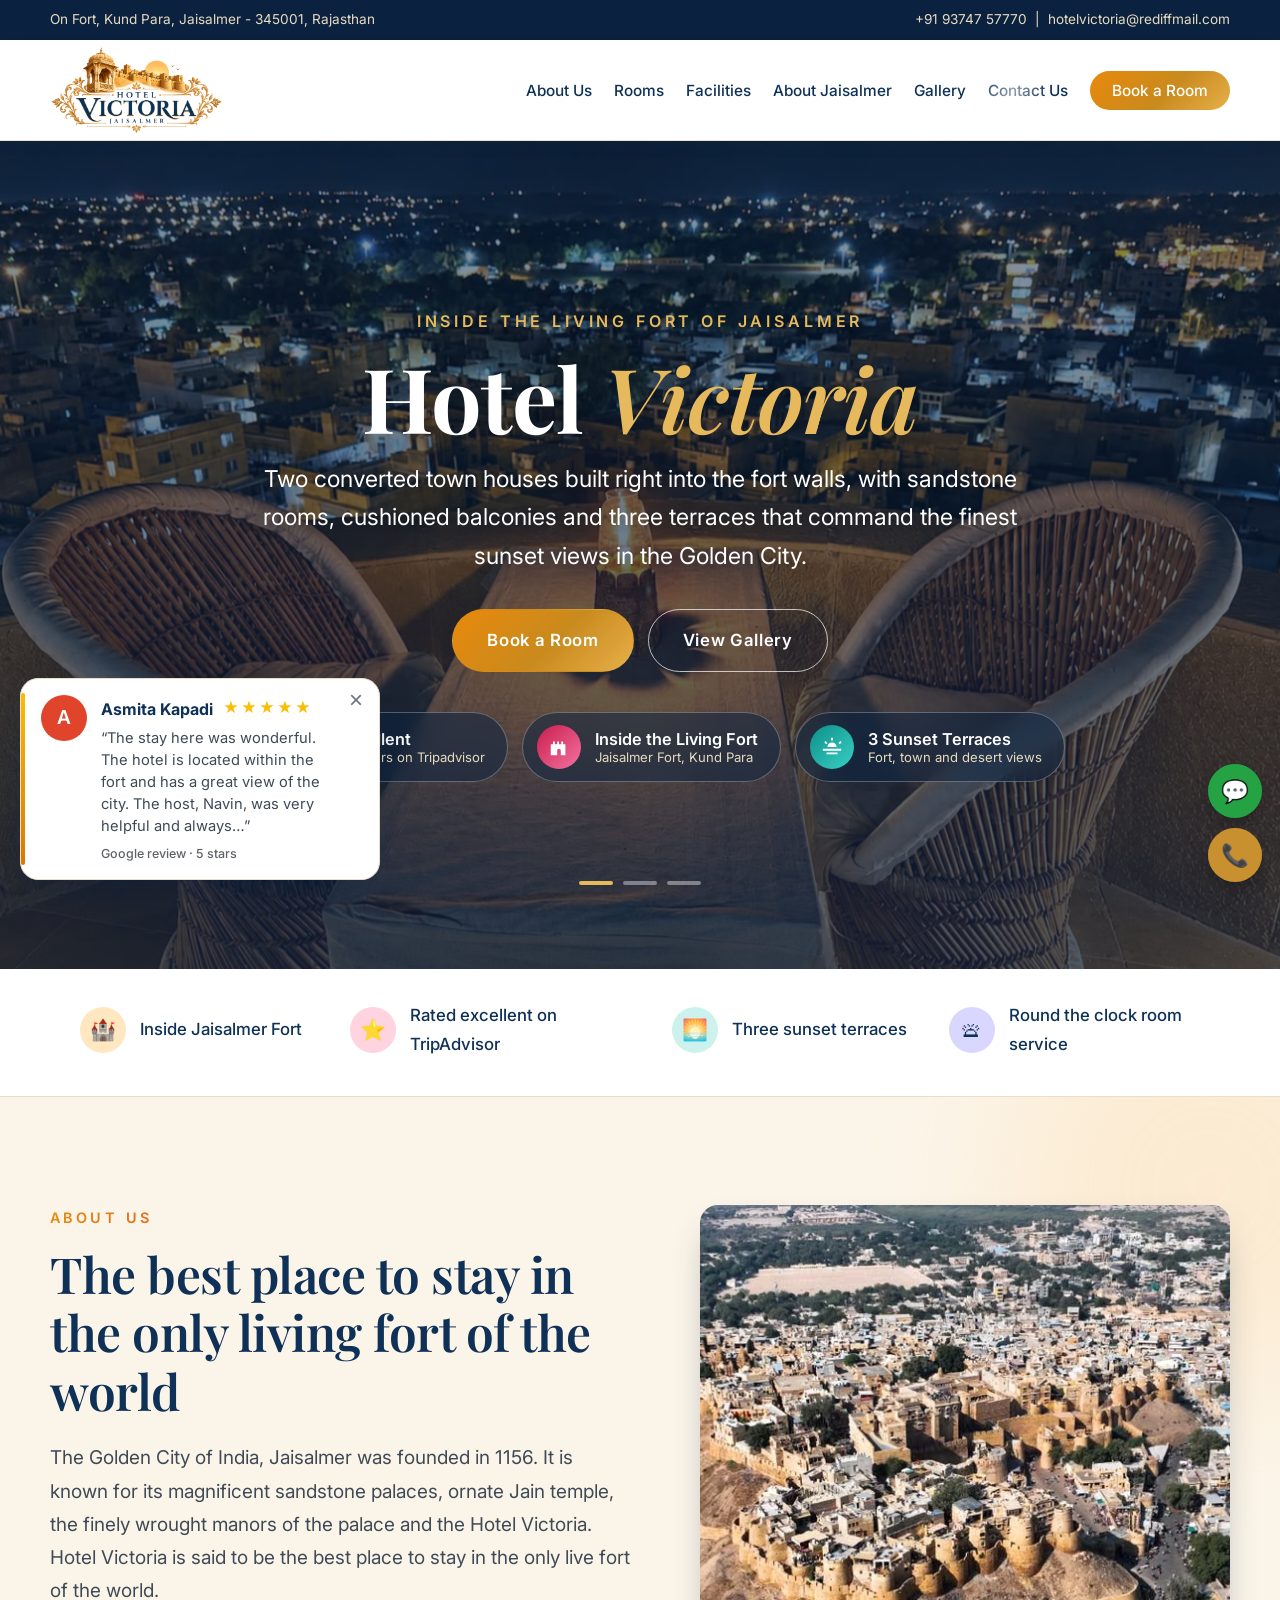
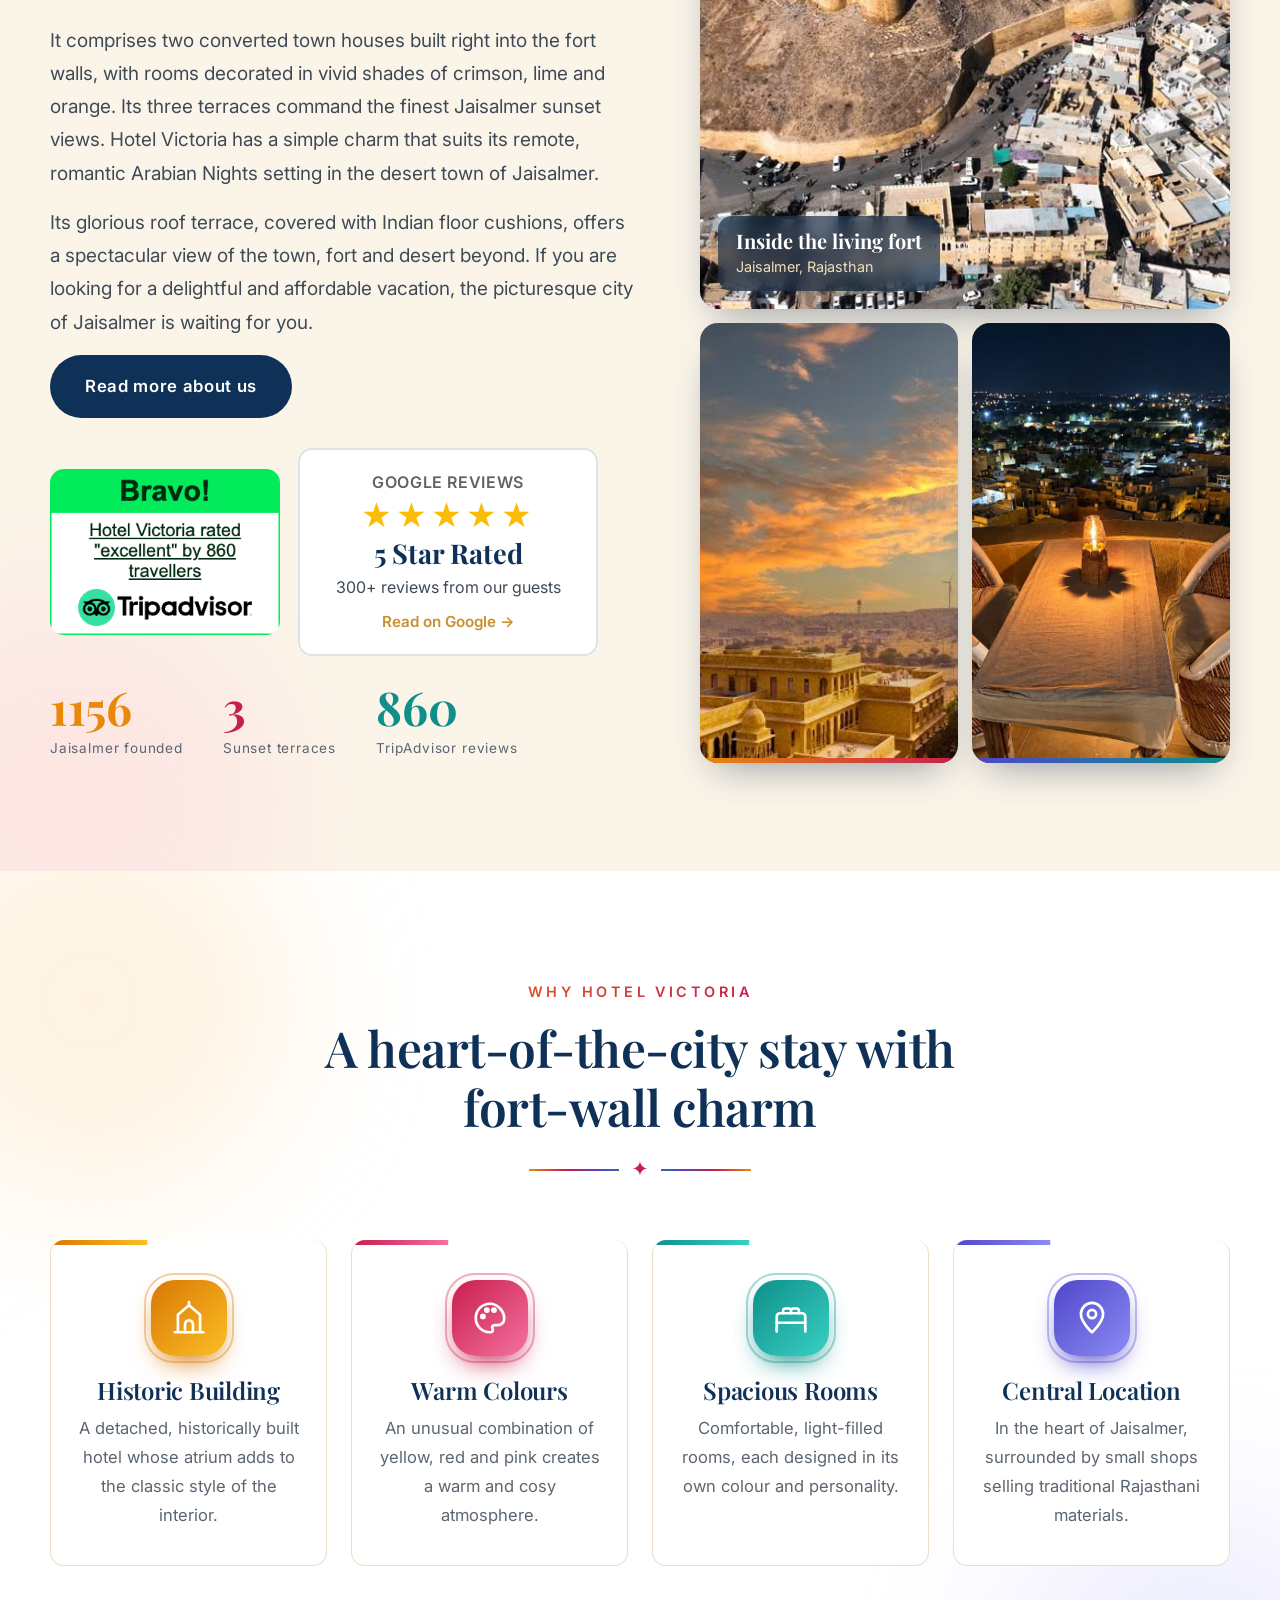
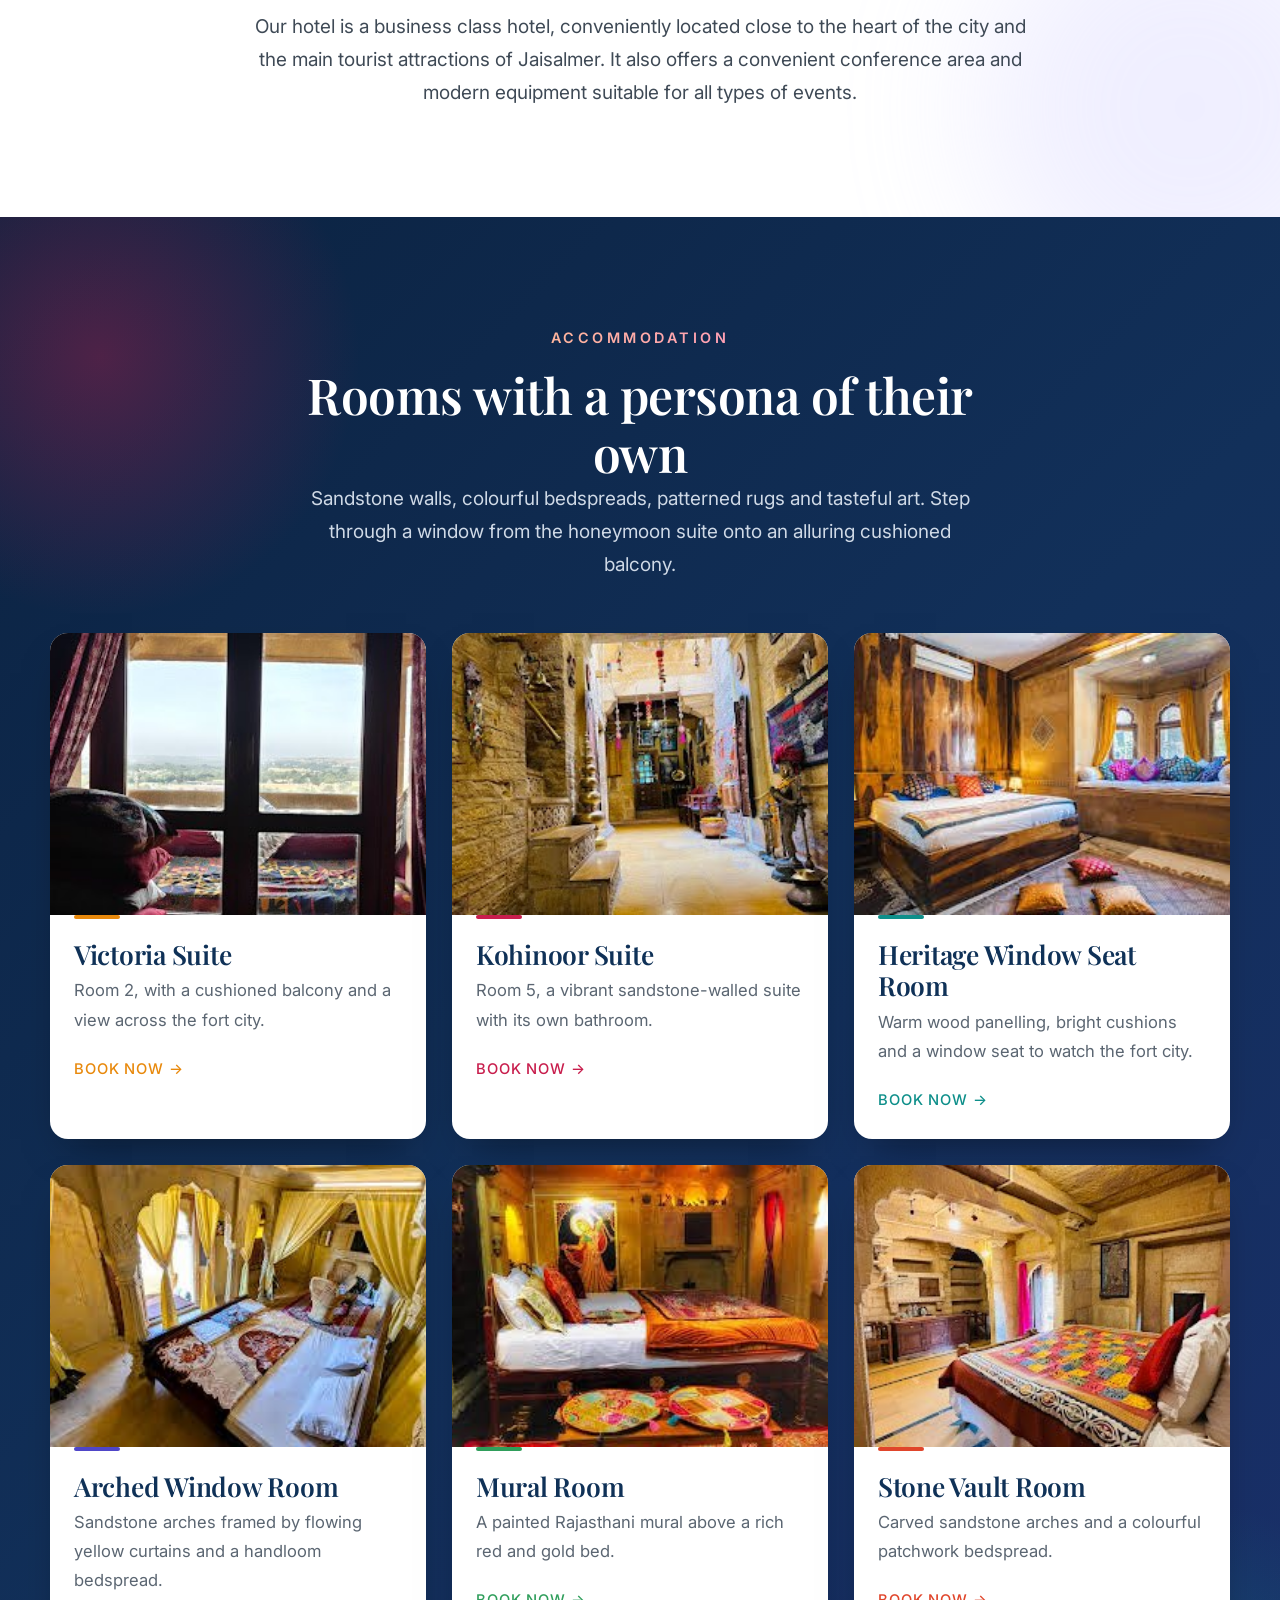
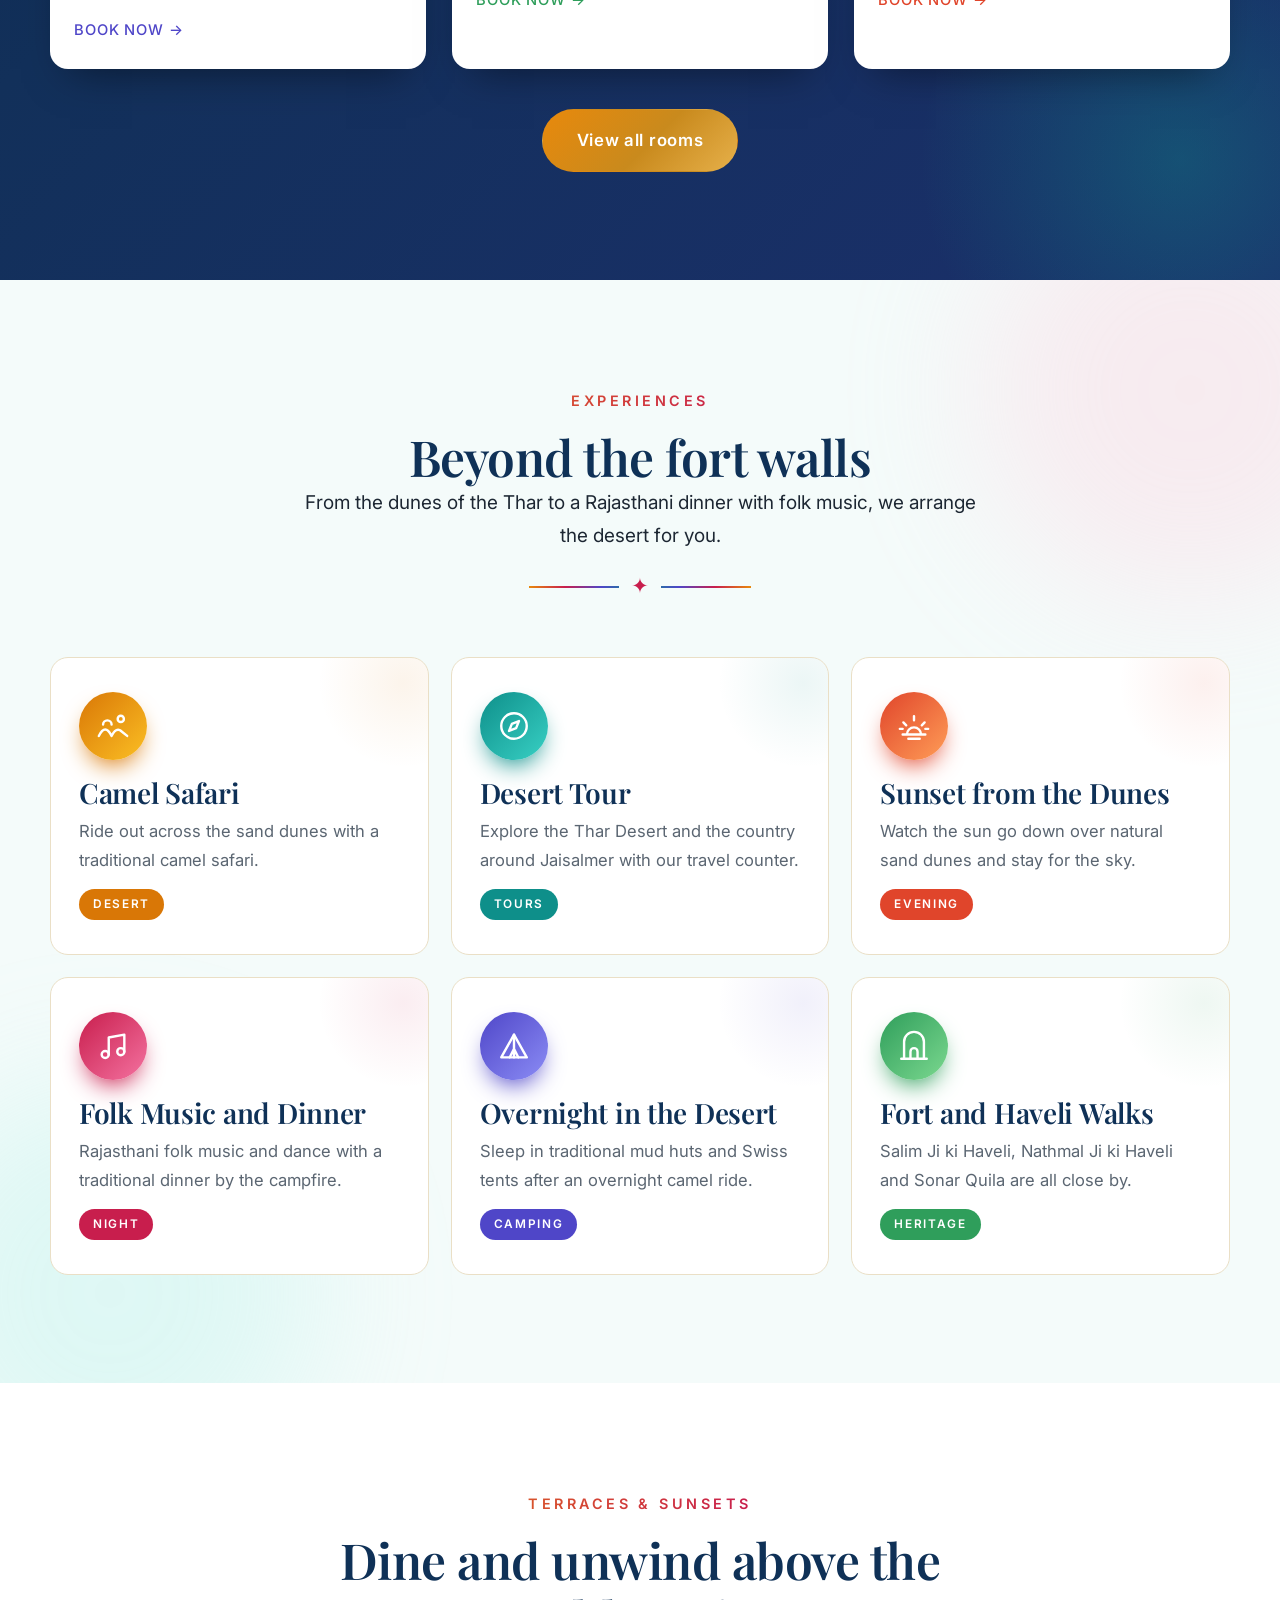
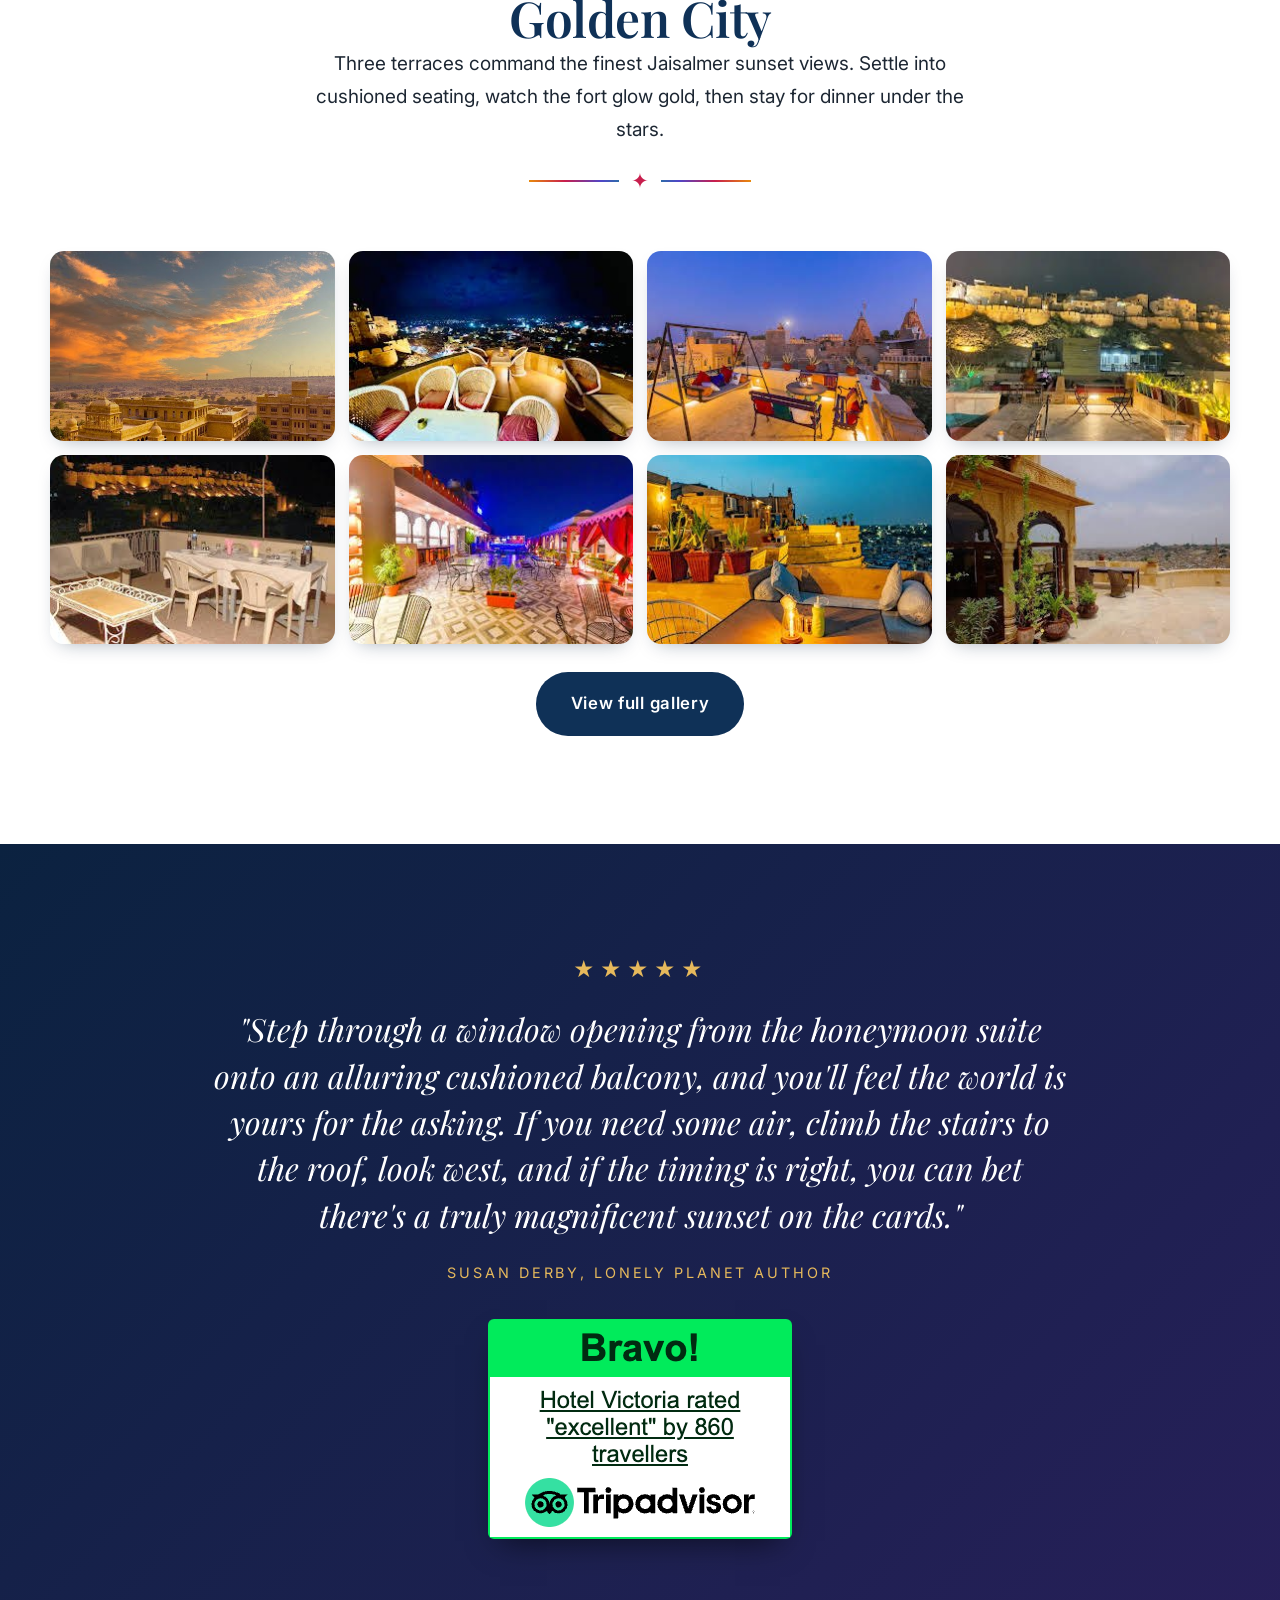
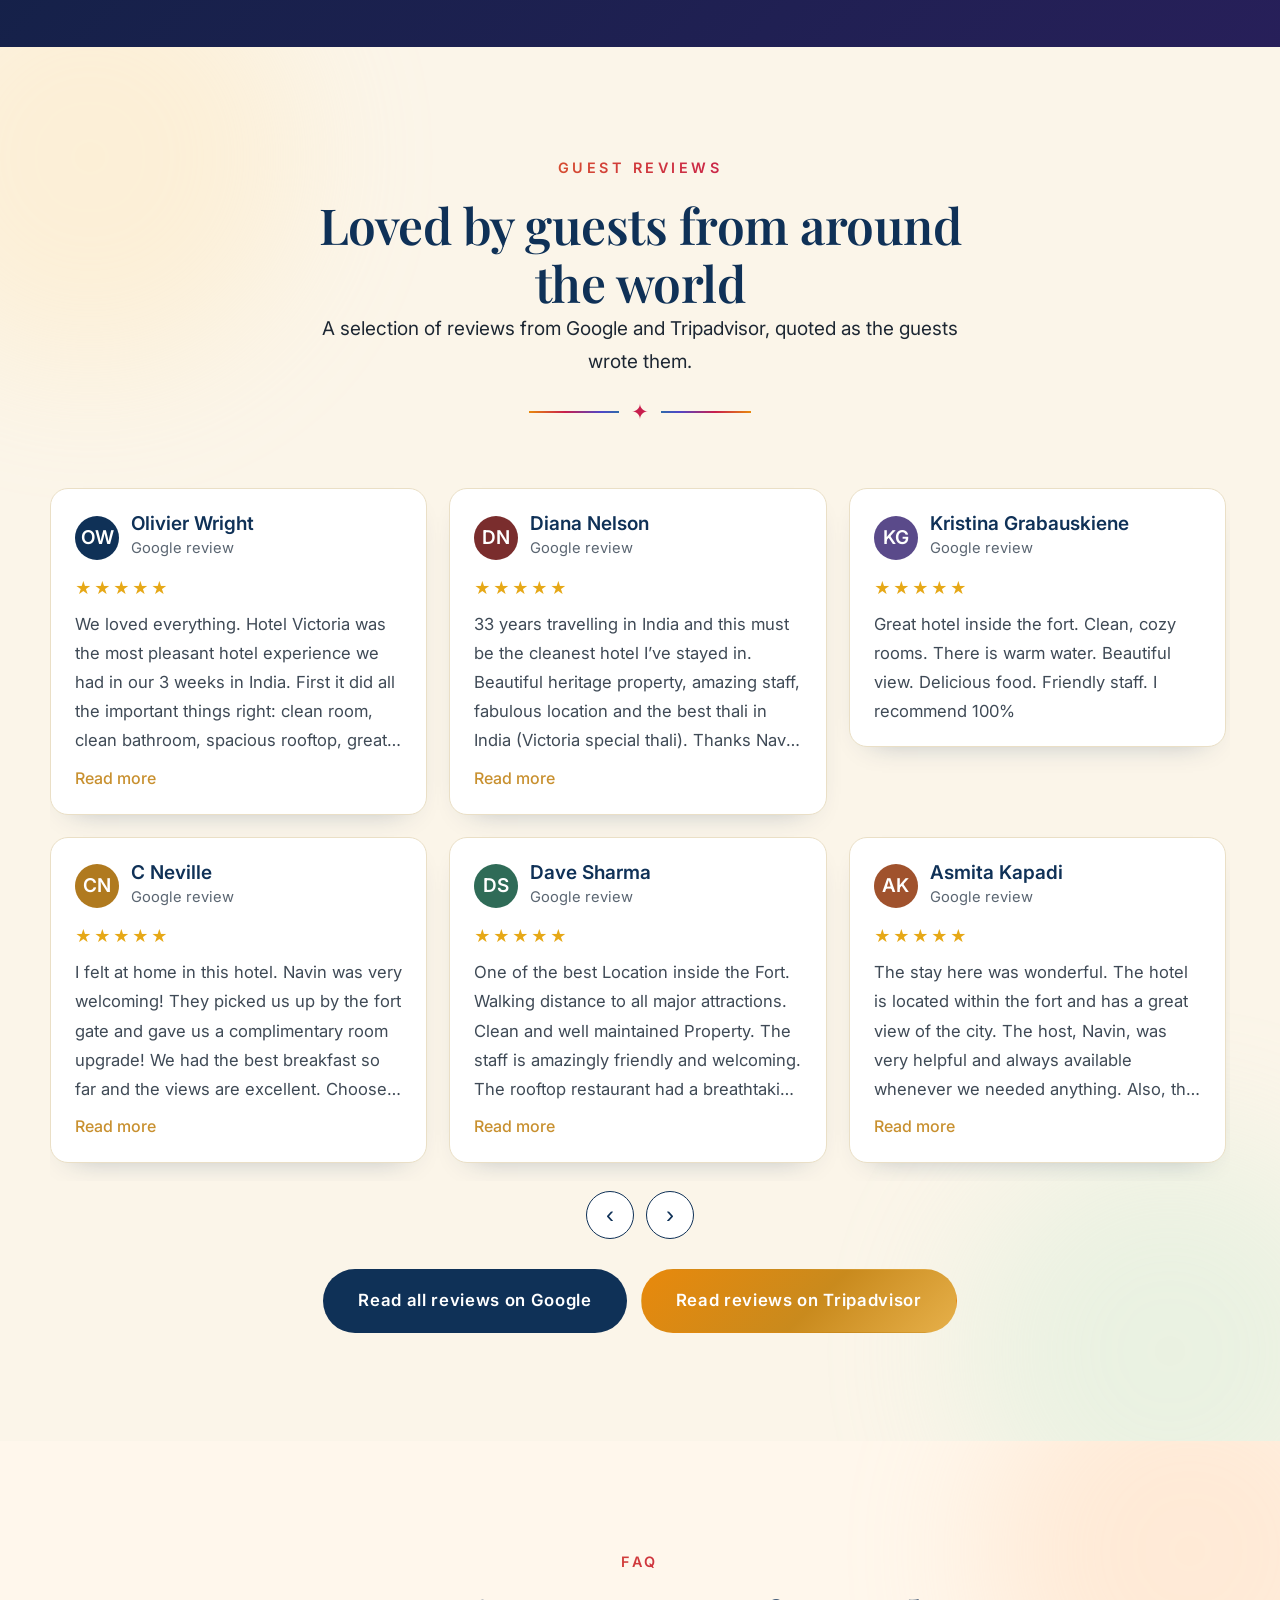
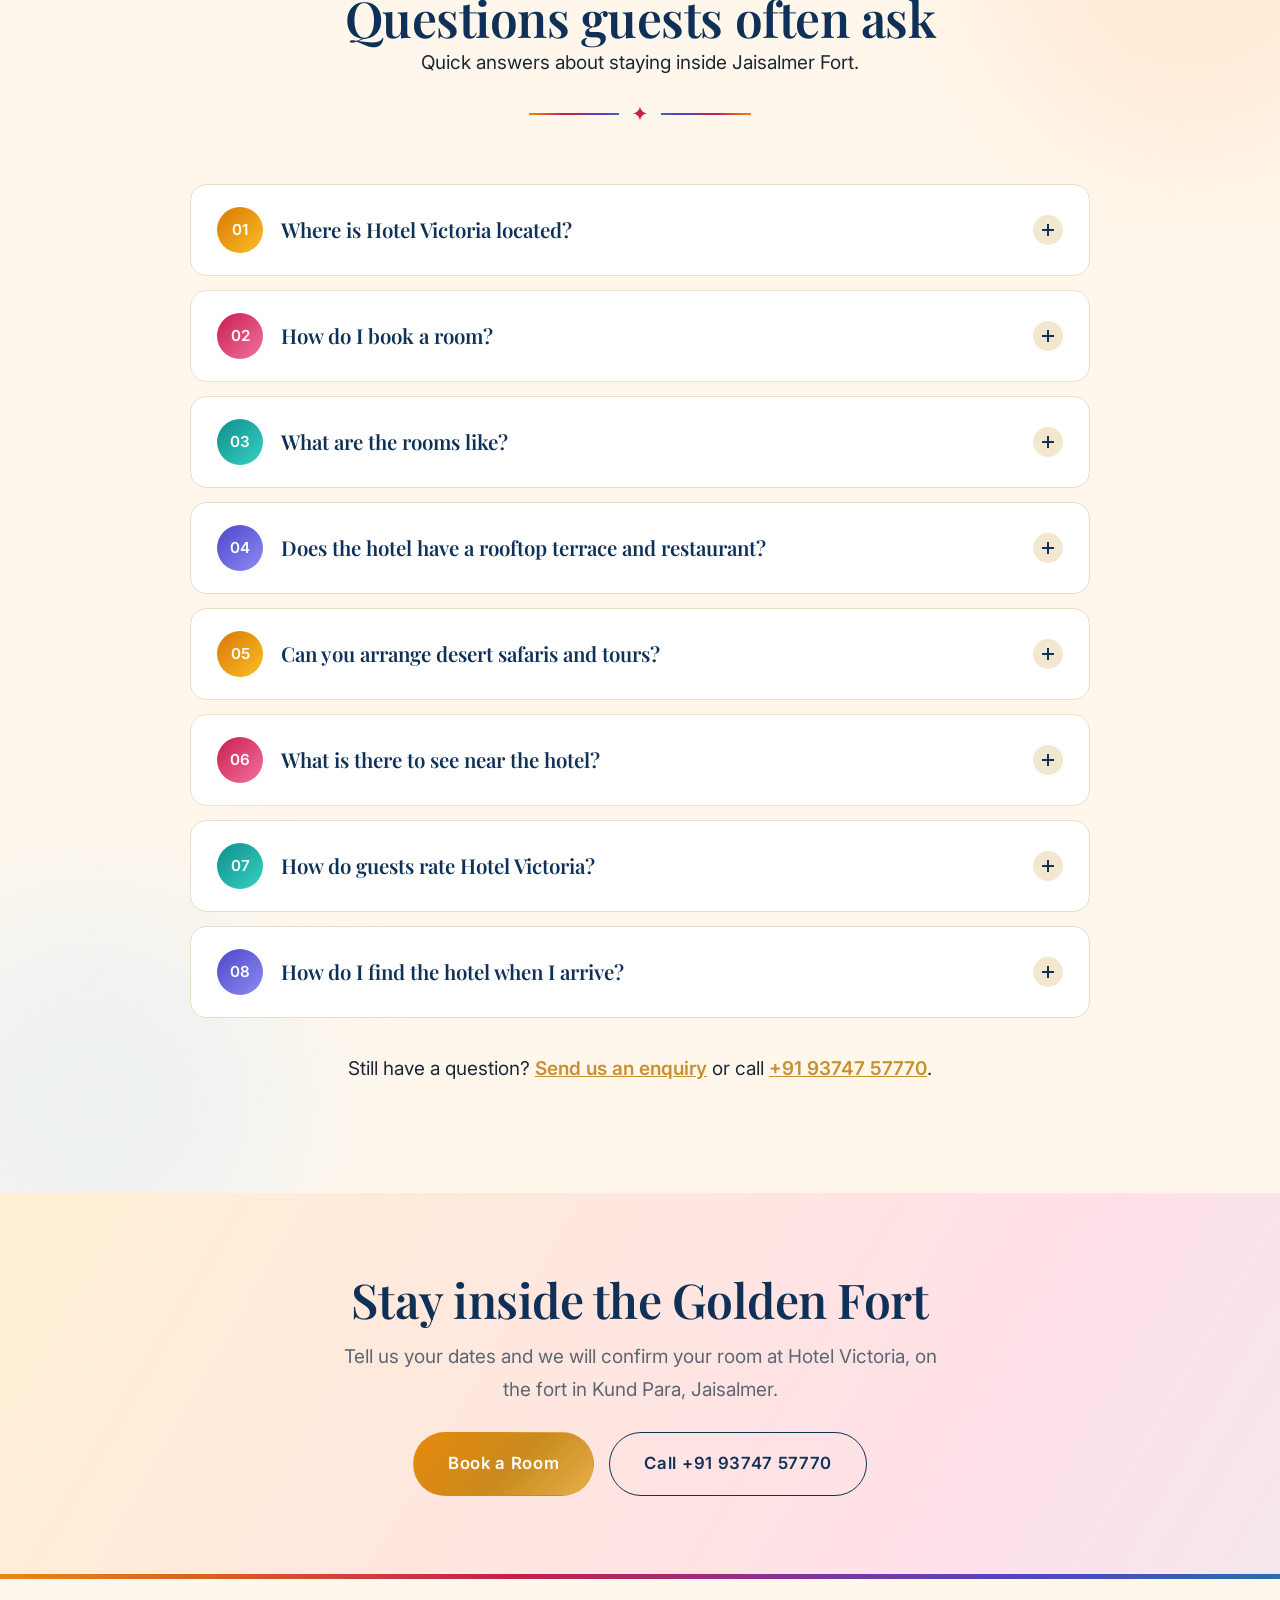
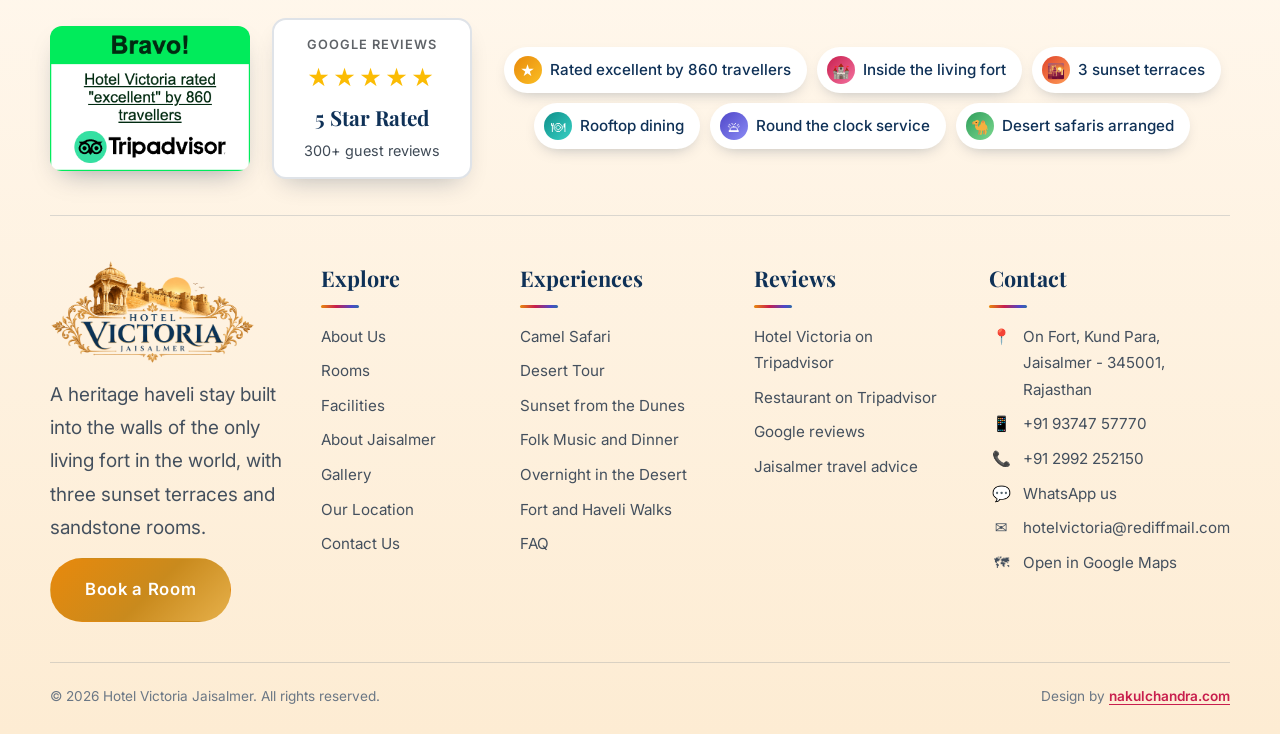
==== index.html @ d5461b42 "Rename Contact & Enquiry to Contact Us Co-Authored-By: Claude Sonnet 5.5 <noreply@anthropic.com> Cla" ====
<!DOCTYPE html>
<html lang="en" class="no-js">
<head>
<meta charset="UTF-8">
<meta name="viewport" content="width=device-width, initial-scale=1">
<title>Hotel Victoria Jaisalmer | Heritage Stay Inside Jaisalmer Fort</title>
<meta name="description" content="Hotel Victoria Jaisalmer is a heritage haveli stay built into the walls of the living Jaisalmer Fort, with sunset terraces, sandstone rooms and desert safaris.">
<link rel="icon" href="assets/images/logo.png">
<link rel="preconnect" href="https://fonts.googleapis.com">
<link rel="preconnect" href="https://fonts.gstatic.com" crossorigin>
<link href="https://fonts.googleapis.com/css2?family=Playfair+Display:ital,wght@0,500;0,600;0,700;1,500;1,600&family=Inter:wght@400;500;600&display=swap" rel="stylesheet">
<script>document.documentElement.className="js"</script>
<link rel="stylesheet" href="style.css">
</head>
<body>
<div class="topbar">
  <div class="wrap">
    <span>On Fort, Kund Para, Jaisalmer - 345001, Rajasthan</span>
    <span><a href="tel:+919374757770">+91 93747 57770</a> &nbsp;|&nbsp; <a href="mailto:hotelvictoria@rediffmail.com">hotelvictoria@rediffmail.com</a></span>
  </div>
</div>
<header class="site">
  <div class="wrap">
    <a class="brand" href="index.html" aria-label="Hotel Victoria Jaisalmer home"><img src="assets/images/logo.png" alt="Hotel Victoria Jaisalmer logo"></a>
    <button class="burger" aria-label="Toggle menu" aria-expanded="false"><span></span><span></span><span></span></button>
    <nav class="main" id="nav">
      <ul><li><a href="about-us.html">About Us</a></li><li><a href="rooms.html">Rooms</a></li><li><a href="facilities.html">Facilities</a></li><li><a href="about-jaisalmer.html">About Jaisalmer</a></li><li><a href="gallery.html">Gallery</a></li><li><a href="contact-us.html">Contact Us</a></li><li><a class="nav-cta" href="https://hotels.eglobe-solutions.com/hotelvictoriajaisalmer/booking/hotels/hotel-victoria-jaisalmer-jaisalmer?checkIn=26-OCT-2026&nights=1#bookingsteps" target="_blank" rel="noopener">Book a Room</a></li></ul>
    </nav>
  </div>
</header>

<main id="top">
<section class="hero">
  <div class="hero-slides" aria-hidden="true">
    <div class="hero-slide on" style="--s:url('assets/images/terrace-night-candle.jpg')"></div>
    <div class="hero-slide" style="--s:url('assets/images/sunset-sky.jpg')"></div>
    <div class="hero-slide" style="--s:url('assets/images/fort-aerial-view.jpg')"></div>
  </div>
  <div class="wrap reveal">
    <div class="hero-copy">
      <div class="c on">
        <span class="eyebrow">Inside the Living Fort of Jaisalmer</span>
        <h1>Hotel <em>Victoria</em></h1>
        <p class="lead">Two converted town houses built right into the fort walls, with sandstone rooms, cushioned balconies and three terraces that command the finest sunset views in the Golden City.</p>
      </div>
      <div class="c">
        <span class="eyebrow">Three Terraces</span>
        <h1>Sunsets over the <em>Golden City</em></h1>
        <p class="lead">Climb to the roof terrace, settle into the floor cushions and watch the town, the fort and the desert beyond turn gold.</p>
      </div>
      <div class="c">
        <span class="eyebrow">The Golden Fort</span>
        <h1>Stay inside a <em>living fort</em></h1>
        <p class="lead">Jaisalmer Fort is one of the last living forts in the world, and Hotel Victoria sits right within its sandstone walls.</p>
      </div>
    </div>
    <div class="hero-btns">
      <a class="btn btn-gold" href="https://hotels.eglobe-solutions.com/hotelvictoriajaisalmer/booking/hotels/hotel-victoria-jaisalmer-jaisalmer?checkIn=26-OCT-2026&nights=1#bookingsteps" target="_blank" rel="noopener">Book a Room</a>
      <a class="btn btn-ghost" href="gallery.html">View Gallery</a>
    </div>
    <div class="hero-badges"><a class="hb" href="https://www.tripadvisor.in/Hotel_Review-g297667-d646484-Reviews-Hotel_Victoria-Jaisalmer_Jaisalmer_District_Rajasthan.html" target="_blank" rel="noopener"><i><svg viewBox="0 0 24 24" aria-hidden="true"><path fill="currentColor" d="M12 2.5l2.9 6.1 6.6.8-4.9 4.6 1.3 6.6L12 17.2 6.1 20.6l1.3-6.6L2.5 9.4l6.6-.8z"/></svg></i><span><b>Rated Excellent</b><small>by 860 travellers on Tripadvisor</small></span></a><div class="hb"><i><svg viewBox="0 0 24 24" aria-hidden="true"><path fill="currentColor" d="M3 21V9h2.5V6h2v3H10V6h2v3h2.5V6h2v3H19v12h-5v-5a2 2 0 0 0-4 0v5z"/></svg></i><span><b>Inside the Living Fort</b><small>Jaisalmer Fort, Kund Para</small></span></div><div class="hb"><i><svg viewBox="0 0 24 24" aria-hidden="true"><path fill="currentColor" d="M12 7a5 5 0 0 1 5 5H7a5 5 0 0 1 5-5zM2 14h20v2H2zm4 4h12v2H6zM11 2h2v3h-2zM3.5 6.9l1.4-1.4 2.1 2.1-1.4 1.4zm15.6.7l2.1-2.1 1.4 1.4-2.1 2.1z"/></svg></i><span><b>3 Sunset Terraces</b><small>Fort, town and desert views</small></span></div></div>
  </div>
  <div class="hero-dots"><button class="on" aria-label="Slide 1"></button><button aria-label="Slide 2"></button><button aria-label="Slide 3"></button></div>
</section>
<section class="trust">
  <div class="wrap trust-grid">
    <div class="trust-item"><span class="ic">&#127984;</span>Inside Jaisalmer Fort</div>
    <div class="trust-item"><span class="ic">&#11088;</span>Rated excellent on TripAdvisor</div>
    <div class="trust-item"><span class="ic">&#127749;</span>Three sunset terraces</div>
    <div class="trust-item"><span class="ic">&#128718;</span>Round the clock room service</div>
  </div>
</section>
<section class="section about" id="about">
  <div class="wrap about-grid">
    <div class="reveal">
      <span class="eyebrow">About Us</span>
      <h2>The best place to stay in the only living fort of the world</h2>
      <p>The Golden City of India, Jaisalmer was founded in 1156. It is known for its magnificent sandstone palaces, ornate Jain temple, the finely wrought manors of the palace and the Hotel Victoria. Hotel Victoria is said to be the best place to stay in the only live fort of the world.</p>
      <p>It comprises two converted town houses built right into the fort walls, with rooms decorated in vivid shades of crimson, lime and orange. Its three terraces command the finest Jaisalmer sunset views. Hotel Victoria has a simple charm that suits its remote, romantic Arabian Nights setting in the desert town of Jaisalmer.</p>
      <p>Its glorious roof terrace, covered with Indian floor cushions, offers a spectacular view of the town, fort and desert beyond. If you are looking for a delightful and affordable vacation, the picturesque city of Jaisalmer is waiting for you.</p>
      <p><a class="btn btn-navy" href="about-us.html">Read more about us</a></p>
      <div class="proof"><a class="proof-card proof-ta" href="https://www.tripadvisor.in/Hotel_Review-g297667-d646484-Reviews-Hotel_Victoria-Jaisalmer_Jaisalmer_District_Rajasthan.html" target="_blank" rel="noopener" aria-label="Hotel Victoria rated excellent by 860 travellers on Tripadvisor"><img src="assets/images/tripadvisor-badge.png" alt="Bravo! Hotel Victoria rated excellent by 860 travellers on Tripadvisor" width="304" height="220" loading="lazy"></a><a class="proof-card proof-g" href="https://www.google.com/travel/search?ts=CAESCgoCCAMKAggDEAAaVwo5EjcyJTB4Mzk0N2JjMjhjNTQxMzJjYjoweDk3MmE5ODlkZmJkOTMwNzI6DkhvdGVsIFZpY3RvcmlhEhoSFAoHCOoPEAsYDhIHCOoPEAsYDxgBMgIQACoHCgU6A0lOUg&qs=CAEyJkNoZ0k4dURrM3QtVHBwV1hBUm9MTDJjdk1YUnhlV04zZW5NUUFROAJCCQlyMNn7nZgql0IJCXIw2fudmCqX&utm_campaign=sharing&utm_medium=link_btn&utm_source=htls" target="_blank" rel="noopener" aria-label="5 star rated on Google, 300 plus reviews"><span class="pg-top">Google Reviews</span><span class="pg-stars" aria-hidden="true">&#9733;&#9733;&#9733;&#9733;&#9733;</span><b class="pg-num">5 Star Rated</b><span class="pg-sub">300+ reviews from our guests</span><span class="pg-link">Read on Google &rarr;</span></a></div>
      <div class="stats">
        <div><b>1156</b><span>Jaisalmer founded</span></div>
        <div><b>3</b><span>Sunset terraces</span></div>
        <div><b>860</b><span>TripAdvisor reviews</span></div>
      </div>
    </div>
    <div class="about-img reveal">
      <div class="collage"><figure class="cl-main"><img src="assets/images/fort-aerial-view.jpg" alt="Aerial view of Jaisalmer Fort and the old town" loading="lazy"><figcaption><b>Inside the living fort</b><span>Jaisalmer, Rajasthan</span></figcaption></figure><figure class="cl-a"><img src="assets/images/sunset-sky.jpg" alt="Sunset sky over Jaisalmer rooftops" loading="lazy"></figure><figure class="cl-b"><img src="assets/images/terrace-night-candle.jpg" alt="Candlelit terrace table over the city at night" loading="lazy"></figure></div>
    </div>
  </div>
</section>
<section class="section" id="why">
  <div class="wrap">
    <div class="section-head reveal">
      <span class="eyebrow">Why Hotel Victoria</span>
      <h2>A heart-of-the-city stay with fort-wall charm</h2>
      <div class="orn">&#10022;</div>
    </div>
    <div class="why-grid">
      <div class="why-card c1 reveal"><div class="ic"><svg viewBox="0 0 24 24" fill="none" stroke="currentColor" stroke-width="1.7" stroke-linecap="round" stroke-linejoin="round" aria-hidden="true"><path d="M3 21h18M5 21V10l7-6 7 6v11"/><path d="M9.5 21v-5a2.5 2.5 0 0 1 5 0v5"/><path d="M12 4V2"/></svg></div><h3>Historic Building</h3><p>A detached, historically built hotel whose atrium adds to the classic style of the interior.</p></div>
      <div class="why-card c2 reveal"><div class="ic"><svg viewBox="0 0 24 24" fill="none" stroke="currentColor" stroke-width="1.7" stroke-linecap="round" stroke-linejoin="round" aria-hidden="true"><path d="M12 3a9 9 0 1 0 0 18c1.6 0 2.2-1.1 1.6-2.2-.6-1.1 0-2.3 1.4-2.3H17a4 4 0 0 0 4-4c0-5-4.4-9.5-9-9.5z"/><circle cx="7.5" cy="11" r="1" fill="currentColor"/><circle cx="10" cy="7" r="1" fill="currentColor"/><circle cx="14.5" cy="7" r="1" fill="currentColor"/></svg></div><h3>Warm Colours</h3><p>An unusual combination of yellow, red and pink creates a warm and cosy atmosphere.</p></div>
      <div class="why-card c3 reveal"><div class="ic"><svg viewBox="0 0 24 24" fill="none" stroke="currentColor" stroke-width="1.7" stroke-linecap="round" stroke-linejoin="round" aria-hidden="true"><path d="M3 19v-8a2 2 0 0 1 2-2h14a2 2 0 0 1 2 2v8"/><path d="M3 15h18M3 19v1.5M21 19v1.5"/><path d="M7 9V7.5A1.5 1.5 0 0 1 8.5 6h2A1.5 1.5 0 0 1 12 7.5V9M12 9V7.5A1.5 1.5 0 0 1 13.5 6h2A1.5 1.5 0 0 1 17 7.5V9"/></svg></div><h3>Spacious Rooms</h3><p>Comfortable, light-filled rooms, each designed in its own colour and personality.</p></div>
      <div class="why-card c4 reveal"><div class="ic"><svg viewBox="0 0 24 24" fill="none" stroke="currentColor" stroke-width="1.7" stroke-linecap="round" stroke-linejoin="round" aria-hidden="true"><path d="M12 21s-7-6.2-7-11.5a7 7 0 0 1 14 0C19 14.800 12 21 12 21z"/><circle cx="12" cy="9.5" r="2.6"/></svg></div><h3>Central Location</h3><p>In the heart of Jaisalmer, surrounded by small shops selling traditional Rajasthani materials.</p></div>
    </div>
    <p class="reveal" style="text-align:center;max-width:780px;margin:44px auto 0;color:#3f4a56">Our hotel is a business class hotel, conveniently located close to the heart of the city and the main tourist attractions of Jaisalmer. It also offers a convenient conference area and modern equipment suitable for all types of events.</p>
  </div>
</section>
<section class="section rooms" id="rooms">
  <div class="wrap">
    <div class="section-head reveal">
      <span class="eyebrow">Accommodation</span>
      <h2>Rooms with a persona of their own</h2>
      <p>Sandstone walls, colourful bedspreads, patterned rugs and tasteful art. Step through a window from the honeymoon suite onto an alluring cushioned balcony.</p>
    </div>
    <div class="room-grid">
      <article class="room reveal"><div class="imgbox"><img loading="lazy" src="https://hotelvictoriajaisalmer.com/files/hotel-in-jaisalmer-gallery-026.jpg" onerror="this.onerror=null;this.src='assets/images/window-view.jpg'" alt="Victoria Suite Room 2"></div><div class="body"><h3>Victoria Suite</h3><p>Room 2, with a cushioned balcony and a view across the fort city.</p><a href="https://hotels.eglobe-solutions.com/hotelvictoriajaisalmer/booking/hotels/hotel-victoria-jaisalmer-jaisalmer?checkIn=26-OCT-2026&nights=1#bookingsteps" target="_blank" rel="noopener">BOOK NOW &rarr;</a></div></article>
      <article class="room reveal"><div class="imgbox"><img loading="lazy" src="https://hotelvictoriajaisalmer.com/files/hotel-in-jaisalmer-gallery-035.jpg" onerror="this.onerror=null;this.src='assets/images/heritage-corridor.jpg'" alt="Kohinoor Suite Room 5"></div><div class="body"><h3>Kohinoor Suite</h3><p>Room 5, a vibrant sandstone-walled suite with its own bathroom.</p><a href="https://hotels.eglobe-solutions.com/hotelvictoriajaisalmer/booking/hotels/hotel-victoria-jaisalmer-jaisalmer?checkIn=26-OCT-2026&nights=1#bookingsteps" target="_blank" rel="noopener">BOOK NOW &rarr;</a></div></article>
      <article class="room reveal"><div class="imgbox"><img loading="lazy" src="assets/images/room-wood-window-seat.jpg" alt="Wood-panelled room with window seat"></div><div class="body"><h3>Heritage Window Seat Room</h3><p>Warm wood panelling, bright cushions and a window seat to watch the fort city.</p><a href="https://hotels.eglobe-solutions.com/hotelvictoriajaisalmer/booking/hotels/hotel-victoria-jaisalmer-jaisalmer?checkIn=26-OCT-2026&nights=1#bookingsteps" target="_blank" rel="noopener">BOOK NOW &rarr;</a></div></article>
      <article class="room reveal"><div class="imgbox"><img loading="lazy" src="assets/images/room-yellow-curtains.jpg" alt="Room with arched windows and yellow curtains"></div><div class="body"><h3>Arched Window Room</h3><p>Sandstone arches framed by flowing yellow curtains and a handloom bedspread.</p><a href="https://hotels.eglobe-solutions.com/hotelvictoriajaisalmer/booking/hotels/hotel-victoria-jaisalmer-jaisalmer?checkIn=26-OCT-2026&nights=1#bookingsteps" target="_blank" rel="noopener">BOOK NOW &rarr;</a></div></article>
      <article class="room reveal"><div class="imgbox"><img loading="lazy" src="assets/images/room-mural.jpg" alt="Room with painted mural and red bed"></div><div class="body"><h3>Mural Room</h3><p>A painted Rajasthani mural above a rich red and gold bed.</p><a href="https://hotels.eglobe-solutions.com/hotelvictoriajaisalmer/booking/hotels/hotel-victoria-jaisalmer-jaisalmer?checkIn=26-OCT-2026&nights=1#bookingsteps" target="_blank" rel="noopener">BOOK NOW &rarr;</a></div></article>
      <article class="room reveal"><div class="imgbox"><img loading="lazy" src="assets/images/room-stone-arch.jpg" alt="Stone vaulted room with colourful bedspread"></div><div class="body"><h3>Stone Vault Room</h3><p>Carved sandstone arches and a colourful patchwork bedspread.</p><a href="https://hotels.eglobe-solutions.com/hotelvictoriajaisalmer/booking/hotels/hotel-victoria-jaisalmer-jaisalmer?checkIn=26-OCT-2026&nights=1#bookingsteps" target="_blank" rel="noopener">BOOK NOW &rarr;</a></div></article>
    </div>
    <p class="rooms-more"><a class="btn btn-gold" href="rooms.html">View all rooms</a></p>
  </div>
</section>
<section class="section" id="experiences">
  <div class="wrap">
    <div class="section-head reveal">
      <span class="eyebrow">Experiences</span>
      <h2>Beyond the fort walls</h2>
      <p>From the dunes of the Thar to a Rajasthani dinner with folk music, we arrange the desert for you.</p>
      <div class="orn">&#10022;</div>
    </div>
    <div class="xp-grid">
      <div class="xp x1 reveal"><div class="ic"><svg viewBox="0 0 24 24" fill="none" stroke="currentColor" stroke-width="1.7" stroke-linecap="round" stroke-linejoin="round" aria-hidden="true"><path d="M2 19c3-6 6-6 9 0 2-4 4-5 6-4l5 4"/><path d="M5 11a3 3 0 0 1 6 0"/><circle cx="17.500" cy="7" r="2.200"/></svg></div><h3>Camel Safari</h3><p>Ride out across the sand dunes with a traditional camel safari.</p><span class="tag">Desert</span></div>
      <div class="xp x2 reveal"><div class="ic"><svg viewBox="0 0 24 24" fill="none" stroke="currentColor" stroke-width="1.7" stroke-linecap="round" stroke-linejoin="round" aria-hidden="true"><circle cx="12" cy="12" r="9"/><path d="M15.500 8.500l-2 5-5 2 2-5z"/></svg></div><h3>Desert Tour</h3><p>Explore the Thar Desert and the country around Jaisalmer with our travel counter.</p><span class="tag">Tours</span></div>
      <div class="xp x3 reveal"><div class="ic"><svg viewBox="0 0 24 24" fill="none" stroke="currentColor" stroke-width="1.7" stroke-linecap="round" stroke-linejoin="round" aria-hidden="true"><path d="M4 18h16M7 18a5 5 0 0 1 10 0"/><path d="M12 5v3M4.500 9.500l2 2M19.500 9.500l-2 2M2 14h2M20 14h2"/><path d="M8 21h8"/></svg></div><h3>Sunset from the Dunes</h3><p>Watch the sun go down over natural sand dunes and stay for the sky.</p><span class="tag">Evening</span></div>
      <div class="xp x4 reveal"><div class="ic"><svg viewBox="0 0 24 24" fill="none" stroke="currentColor" stroke-width="1.7" stroke-linecap="round" stroke-linejoin="round" aria-hidden="true"><path d="M9 18V6l11-2v12"/><circle cx="6.500" cy="18" r="2.500"/><circle cx="17.500" cy="16" r="2.500"/></svg></div><h3>Folk Music and Dinner</h3><p>Rajasthani folk music and dance with a traditional dinner by the campfire.</p><span class="tag">Night</span></div>
      <div class="xp x5 reveal"><div class="ic"><svg viewBox="0 0 24 24" fill="none" stroke="currentColor" stroke-width="1.7" stroke-linecap="round" stroke-linejoin="round" aria-hidden="true"><path d="M3 20L12 4l9 16z"/><path d="M12 4v16M9 20l3-6 3 6"/></svg></div><h3>Overnight in the Desert</h3><p>Sleep in traditional mud huts and Swiss tents after an overnight camel ride.</p><span class="tag">Camping</span></div>
      <div class="xp x6 reveal"><div class="ic"><svg viewBox="0 0 24 24" fill="none" stroke="currentColor" stroke-width="1.7" stroke-linecap="round" stroke-linejoin="round" aria-hidden="true"><path d="M3 21h18M5 21V9M19 21V9M5 9a7 7 0 0 1 14 0"/><path d="M9.500 21v-5a2.500 2.500 0 0 1 5 0v5"/></svg></div><h3>Fort and Haveli Walks</h3><p>Salim Ji ki Haveli, Nathmal Ji ki Haveli and Sonar Quila are all close by.</p><span class="tag">Heritage</span></div>
    </div>
  </div>
</section>
<section class="section" id="terraces">
  <div class="wrap">
    <div class="section-head reveal">
      <span class="eyebrow">Terraces &amp; Sunsets</span>
      <h2>Dine and unwind above the Golden City</h2>
      <p>Three terraces command the finest Jaisalmer sunset views. Settle into cushioned seating, watch the fort glow gold, then stay for dinner under the stars.</p>
      <div class="orn">&#10022;</div>
    </div>
    <div class="terr-grid reveal">
      <img loading="lazy" src="assets/images/sunset-sky.jpg" alt="Sunset sky over Jaisalmer haveli rooftops">
      <img loading="lazy" src="assets/images/rooftop-night-wicker.jpg" alt="Rooftop wicker seating at night with city lights">
      <img loading="lazy" src="assets/images/rooftop-swing-dusk.jpg" alt="Rooftop swing seat at dusk">
      <img loading="lazy" src="assets/images/terrace-night-fort-view.jpg" alt="Terrace at night facing the lit fort">
      <img loading="lazy" src="assets/images/dining-terrace-night.jpg" alt="Terrace dining table with illuminated fort view">
      <img loading="lazy" src="assets/images/courtyard-night.jpg" alt="Courtyard restaurant with red drapes at night">
      <img loading="lazy" src="assets/images/lantern-terrace-dusk.jpg" alt="Lantern-lit terrace seating at dusk">
      <img loading="lazy" src="assets/images/terrace-plants-day.jpg" alt="Sunlit terrace with potted plants and arches">
    </div>
    <p class="gallery-note"><a class="btn btn-navy" href="gallery.html">View full gallery</a></p>
  </div>
</section>
<section class="section review" id="review">
  <div class="wrap reveal">
    <div class="stars">&#9733;&#9733;&#9733;&#9733;&#9733;</div>
    <blockquote>"Step through a window opening from the honeymoon suite onto an alluring cushioned balcony, and you'll feel the world is yours for the asking. If you need some air, climb the stairs to the roof, look west, and if the timing is right, you can bet there's a truly magnificent sunset on the cards."</blockquote>
    <cite>Susan Derby, Lonely Planet author</cite>
    <div class="ta-row">
      <a class="ta-badge" href="https://www.tripadvisor.in/Hotel_Review-g297667-d646484-Reviews-Hotel_Victoria-Jaisalmer_Jaisalmer_District_Rajasthan.html" target="_blank" rel="noopener" aria-label="Hotel Victoria rated excellent by 860 travellers on Tripadvisor"><img src="assets/images/tripadvisor-badge.png" alt="Bravo! Hotel Victoria rated excellent by 860 travellers on Tripadvisor" width="304" height="220" loading="lazy"></a>
    </div>
  </div>
</section>
<section class="section rv" id="reviews">
  <div class="wrap">
    <div class="section-head reveal">
      <span class="eyebrow">Guest Reviews</span>
      <h2>Loved by guests from around the world</h2>
      <p>A selection of reviews from Google and Tripadvisor, quoted as the guests wrote them.</p>
      <div class="orn">&#10022;</div>
    </div>
    <div class="rv-wrap reveal">
      <div class="rv-track" id="rvTrack" tabindex="0" aria-label="Guest reviews"><article class="rv-card"><div class="rv-top"><div class="rv-av" style="background:#0f3157">OW</div><div><div class="rv-name">Olivier Wright</div><div class="rv-src">Google review</div></div></div><div class="rv-stars" aria-label="5 out of 5 stars">★★★★★</div><p class="rv-text">We loved everything. Hotel Victoria was the most pleasant hotel experience we had in our 3 weeks in India. First it did all the important things right: clean room, clean bathroom, spacious rooftop, great food that&#x27;s at a fair price. But it&#x27;&#x27;s all the other little things that made it special: super comfy bed and pillows, a shower that doesnt need preheating and.doesnt run out of hot water after 5 mins, electricity that runs even when you&#x27;re out of the room (practical to charge your devices when you&#x27;re out), breakfast is not limited to 2 things (you have indian and european options, you can ask for seconds and thirds), tea/coffee is real good (hot and iced) and unlimited and free throughout the day, the cook and staff are super friendly (special thanks to Navin the manager), and lastly, they never asked once for a review. Which is why we wanted to write this and encourage you to definitely stay there. You won&#x27;t want to leave (we didn&#x27;t) !</p></article><article class="rv-card"><div class="rv-top"><div class="rv-av" style="background:#b07a1f">CN</div><div><div class="rv-name">C Neville</div><div class="rv-src">Google review</div></div></div><div class="rv-stars" aria-label="5 out of 5 stars">★★★★★</div><p class="rv-text">I felt at home in this hotel. Navin was very welcoming! They picked us up by the fort gate and gave us a complimentary room upgrade! We had the best breakfast so far and the views are excellent. Choose this hotel for the best hotel in the fort!</p></article><article class="rv-card"><div class="rv-top"><div class="rv-av" style="background:#7a2d2d">DN</div><div><div class="rv-name">Diana Nelson</div><div class="rv-src">Google review</div></div></div><div class="rv-stars" aria-label="5 out of 5 stars">★★★★★</div><p class="rv-text">33 years travelling in India and this must be the cleanest hotel I’ve stayed in. Beautiful heritage property, amazing staff, fabulous location and the best thali in India (Victoria special thali). Thanks Navin and team!</p></article><article class="rv-card"><div class="rv-top"><div class="rv-av" style="background:#2f6b57">DS</div><div><div class="rv-name">Dave Sharma</div><div class="rv-src">Google review</div></div></div><div class="rv-stars" aria-label="5 out of 5 stars">★★★★★</div><p class="rv-text">One of the best Location inside the Fort. Walking distance to all major attractions. Clean and well maintained Property. The staff is amazingly friendly and welcoming. The rooftop restaurant had a breathtaking view of the Sunset. The food was amazing with a great variety.</p></article><article class="rv-card"><div class="rv-top"><div class="rv-av" style="background:#5a4a8a">KG</div><div><div class="rv-name">Kristina Grabauskiene</div><div class="rv-src">Google review</div></div></div><div class="rv-stars" aria-label="5 out of 5 stars">★★★★★</div><p class="rv-text">Great hotel inside the fort. Clean, cozy rooms. There is warm water. Beautiful view. Delicious food. Friendly staff. I recommend 100%</p></article><article class="rv-card"><div class="rv-top"><div class="rv-av" style="background:#a0522d">AK</div><div><div class="rv-name">Asmita Kapadi</div><div class="rv-src">Google review</div></div></div><div class="rv-stars" aria-label="5 out of 5 stars">★★★★★</div><p class="rv-text">The stay here was wonderful. The hotel is located within the fort and has a great view of the city. The host, Navin, was very helpful and always available whenever we needed anything. Also, the food here is delicious! Highly recommend!</p></article><article class="rv-card"><div class="rv-top"><div class="rv-av" style="background:#0f3157">AR</div><div><div class="rv-name">Arafat Riko</div><div class="rv-src">Google review</div></div></div><div class="rv-stars" aria-label="5 out of 5 stars">★★★★★</div><p class="rv-text">The hotel is situated inside the fort, which is a prime location. The room felt like a piece of history. The view from the rooftop is excellent. And the hospitality provided by the staff is great as well!</p></article><article class="rv-card"><div class="rv-top"><div class="rv-av" style="background:#b07a1f">SC</div><div><div class="rv-name">Samik Chatterjee</div><div class="rv-src">Google review</div></div></div><div class="rv-stars" aria-label="5 out of 5 stars">★★★★★</div><p class="rv-text">Very nice hotel. The location is fantastic since it is situated inside the fort. The service and behaviour of the staffs is fantastic. The food served here is like home made food. They make fresh food everytime you order. Overall a great experience and i strongly recommend everyone this place.</p></article><article class="rv-card"><div class="rv-top"><div class="rv-av" style="background:#7a2d2d">AM</div><div><div class="rv-name">Aarush M</div><div class="rv-src">Google review</div></div></div><div class="rv-stars" aria-label="5 out of 5 stars">★★★★★</div><p class="rv-text">We visited Hotel Victoria and had a stunning time. The food was excellent as well as the service. All of our needs were taken care of in a timely manner. The view was beautiful from the terrace as well as from the rooms were phenomenal. Definitely recommend!</p></article><article class="rv-card"><div class="rv-top"><div class="rv-av" style="background:#2f6b57">AJ</div><div><div class="rv-name">Akshataa Joshi</div><div class="rv-src">Google review</div></div></div><div class="rv-stars" aria-label="5 out of 5 stars">★★★★★</div><p class="rv-text">The rooms are inside the fort and they are beautiful and cosy. The view from the rooftop is spectacular. They arranged a singer and bonfire for us which made our evening magical.</p></article><article class="rv-card"><div class="rv-top"><div class="rv-av" style="background:#5a4a8a">AM</div><div><div class="rv-name">Aditi Mathur</div><div class="rv-src">Google review</div></div></div><div class="rv-stars" aria-label="5 out of 5 stars">★★★★★</div><p class="rv-text">This place is all about age old Haveli feels with extremely courteous staff and heritage vibes. Very good homely food and generous help for their guests. Highly recommended place to stay in the fort area.</p></article><article class="rv-card"><div class="rv-top"><div class="rv-av" style="background:#a0522d">PT</div><div><div class="rv-name">Pradeep Thapliyal</div><div class="rv-src">Google review</div></div></div><div class="rv-stars" aria-label="5 out of 5 stars">★★★★★</div><p class="rv-text">The rustic regal vibe, beautiful rooms and aesthetically pleasing decor. Food is also a must-try from their rooftop restaurant from which you can see the Golden City. Very cooperative staff.</p></article><article class="rv-card"><div class="rv-top"><div class="rv-av" style="background:#0f3157">ID</div><div><div class="rv-name">Ishaan Dali</div><div class="rv-src">Google review</div></div></div><div class="rv-stars" aria-label="5 out of 5 stars">★★★★★</div><p class="rv-text">The view from the top of the Hotel was spectacular. The staff were also highly welcoming and courteous. I highly recommend Hotel Victoria if anyone wants to stay inside the Jaisalmer fort.</p></article><article class="rv-card"><div class="rv-top"><div class="rv-av" style="background:#b07a1f">RJ</div><div><div class="rv-name">Rushabh Jain</div><div class="rv-src">Google review</div></div></div><div class="rv-stars" aria-label="5 out of 5 stars">★★★★★</div><p class="rv-text">We stayed here with Family. Best in Service, Best Home cooked Like Food &amp; Specailly Best View You will get from the Top. U can view whole of Jaisalmer from here. Loved the Hospitality. Thank You Team Victoria ❤️❤️</p></article><article class="rv-card"><div class="rv-top"><div class="rv-av" style="background:#7a2d2d">MS</div><div><div class="rv-name">Marie Schutz</div><div class="rv-src">Google review</div></div></div><div class="rv-stars" aria-label="5 out of 5 stars">★★★★★</div><p class="rv-text">Great place!! The staff is very kind and helpful. You can enjoy the best food in town (try the yogurt with fruits!) while watching the sunset. We really recommend :)</p></article><article class="rv-card"><div class="rv-top"><div class="rv-av" style="background:#2f6b57">AS</div><div><div class="rv-name">Anup Sonawane</div><div class="rv-src">Google review</div></div></div><div class="rv-stars" aria-label="5 out of 5 stars">★★★★★</div><p class="rv-text">This place is gem for those who want to experience the fort living with traditional Rajasthani heritage. The rooms are clean and comfortable. Food is good and the staff- polite and prompt. Specially to mention -Naveen Bhaiya, very polite and helpful manager. Overall, we had an amazing stay.</p></article><article class="rv-card"><div class="rv-top"><div class="rv-av" style="background:#5a4a8a">RA</div><div><div class="rv-name">Rakesh Anand</div><div class="rv-src">Google review</div></div></div><div class="rv-stars" aria-label="5 out of 5 stars">★★★★★</div><p class="rv-text">Awesome Hospitality by Pankaj and his team. Balcony room and in-house kitchen is a must try for once in a time experience of actually living in a fort</p></article><article class="rv-card"><div class="rv-top"><div class="rv-av" style="background:#a0522d">PB</div><div><div class="rv-name">Pooja Bisht</div><div class="rv-src">Google review</div></div></div><div class="rv-stars" aria-label="5 out of 5 stars">★★★★★</div><p class="rv-text">Very nice hotel and staff. Rooms are very nice and cosy. The view from the roof top is amazing. We can see the sunrise and sunset from the roof top.</p></article><article class="rv-card"><div class="rv-top"><div class="rv-av" style="background:#0f3157">PJ</div><div><div class="rv-name">Pritam Jena</div><div class="rv-src">Google review</div></div></div><div class="rv-stars" aria-label="5 out of 5 stars">★★★★★</div><p class="rv-text">We stayed here for a couple of days and the rooms and facilities were extremely clean. The view from the jharokha style rooms was also splendid. Would recommend 100% for the complete experience. The staff also very helpful.and always available</p></article><article class="rv-card"><div class="rv-top"><div class="rv-av" style="background:#b07a1f">SS</div><div><div class="rv-name">Shahid Sarki91</div><div class="rv-src">Google review</div></div></div><div class="rv-stars" aria-label="5 out of 5 stars">★★★★★</div><p class="rv-text">Excellent stay, food. recommend to all who visit to jaisalmer as every place is nearby walking distance- jaisalmer fort, laxminathji temple, market road, city view point..great hospitality &amp; great food specially kachori in the breakfast😍</p></article><article class="rv-card"><div class="rv-top"><div class="rv-av" style="background:#7a2d2d">AB</div><div><div class="rv-name">Aayushi Bhutra</div><div class="rv-src">Google review</div></div></div><div class="rv-stars" aria-label="5 out of 5 stars">★★★★★</div><p class="rv-text">Hotel is situated in Jaisalmer Fort at a prime location giving viewers pleasure to enjoy the view of entire Jaisalmer with Sunset.. The staff is helpful and genuine. Value for money. Must visit for people visiting Jaisalmer.</p></article><article class="rv-card"><div class="rv-top"><div class="rv-av" style="background:#2f6b57">SM</div><div><div class="rv-name">Sanjay Mundhra</div><div class="rv-src">Google review</div></div></div><div class="rv-stars" aria-label="5 out of 5 stars">★★★★★</div><p class="rv-text">If you are looking to stay in fort area in Jaisalmer, this is the hotel you are looking for .. excellent view from terrace, nice behavior of hotel staff and above it very nice food. They serve food without onion but it&#x27;s very delicious.</p></article><article class="rv-card"><div class="rv-top"><div class="rv-av" style="background:#5a4a8a">TR</div><div><div class="rv-name">Tej Razdan</div><div class="rv-src">Google review</div></div></div><div class="rv-stars" aria-label="4 out of 5 stars">★★★★☆</div><p class="rv-text">Hotel in the fort gives a royal experience. Comfortable rooms with adequate amenities, good food, personalised and courteous service. Birds eye view of the city from the balcony.</p></article><article class="rv-card"><div class="rv-top"><div class="rv-av" style="background:#a0522d">ER</div><div><div class="rv-name">Evan Ruff</div><div class="rv-src">Google review</div></div></div><div class="rv-stars" aria-label="5 out of 5 stars">★★★★★</div><p class="rv-text">The most interesting hotel I&#x27;ve stayed at. The place is run by the proprietor and his family and is located INSIDE Jaisalmer Fort. You need a tuk-tuk to get up to it but once there, you&#x27;re transported back in time. Rooms are nice and the rooftop deck is a great place to relax.</p></article><article class="rv-card"><div class="rv-top"><div class="rv-av" style="background:#0f3157">AG</div><div><div class="rv-name">Aasmaan Gupta</div><div class="rv-src">Google review</div></div></div><div class="rv-stars" aria-label="5 out of 5 stars">★★★★★</div><p class="rv-text">Had a wonderful experience at Victoria. I had an amazing view of the city from my room and from the restaurant. Appreciate the effort put in by staff at Victoria to make my stay comfortable.</p></article><article class="rv-card"><div class="rv-top"><div class="rv-av" style="background:#b07a1f">MN</div><div><div class="rv-name">Madhukar N R</div><div class="rv-src">Google review</div></div></div><div class="rv-stars" aria-label="5 out of 5 stars">★★★★★</div><p class="rv-text">Very good location within Jaisalmer fort walls, cool sunset view. Friendly staff make this stay pleasant</p></article><article class="rv-card"><div class="rv-top"><div class="rv-av" style="background:#7a2d2d">MJ</div><div><div class="rv-name">Mrunmai Javalgekar</div><div class="rv-src">Google review</div></div></div><div class="rv-stars" aria-label="5 out of 5 stars">★★★★★</div><p class="rv-text">Amazing location and very Caring staff. If you are planning to stay on fort I will recommend this hotel.</p></article><article class="rv-card"><div class="rv-top"><div class="rv-av" style="background:#2f6b57">R</div><div><div class="rv-name">Roving59008801836</div><div class="rv-src">Tripadvisor review</div></div></div><div class="rv-stars" aria-label="5 out of 5 stars">★★★★★</div><p class="rv-text">The rooms very aesthetic , and the view from it was stunning. The staff were very responsible and made us feel at home. The food tasted excellent. Overall, the service and stay were quite memorable.</p></article></div>
      <div class="rv-nav"><button id="rvPrev" aria-label="Previous reviews">&#8249;</button><button id="rvNext" aria-label="Next reviews">&#8250;</button></div>
    </div>
    <div class="rv-links reveal">
      <a class="btn btn-navy" href="https://www.google.com/travel/search?ts=CAESCgoCCAMKAggDEAAaVwo5EjcyJTB4Mzk0N2JjMjhjNTQxMzJjYjoweDk3MmE5ODlkZmJkOTMwNzI6DkhvdGVsIFZpY3RvcmlhEhoSFAoHCOoPEAsYDhIHCOoPEAsYDxgBMgIQACoHCgU6A0lOUg&qs=CAEyJkNoZ0k4dURrM3QtVHBwV1hBUm9MTDJjdk1YUnhlV04zZW5NUUFROAJCCQlyMNn7nZgql0IJCXIw2fudmCqX&utm_campaign=sharing&utm_medium=link_btn&utm_source=htls" target="_blank" rel="noopener">Read all reviews on Google</a>
      <a class="btn btn-gold" href="https://www.tripadvisor.in/Hotel_Review-g297667-d646484-Reviews-Hotel_Victoria-Jaisalmer_Jaisalmer_District_Rajasthan.html" target="_blank" rel="noopener">Read reviews on Tripadvisor</a>
    </div>
  </div>
</section>
<section class="section faq" id="faq"><div class="wrap"><div class="section-head reveal"><span class="eyebrow">FAQ</span><h2>Questions guests often ask</h2><p>Quick answers about staying inside Jaisalmer Fort.</p><div class="orn">&#10022;</div></div><div class="faq-list"><details class="faq-item reveal"><summary><span class="fq-n">01</span><span class="fq-q">Where is Hotel Victoria located?</span><span class="fq-i" aria-hidden="true"></span></summary><div class="fq-a"><p>Hotel Victoria is on the fort, in Kund Para, Jaisalmer 345001, Rajasthan. It sits right inside Jaisalmer Fort, one of the last living forts in the world, so the palace, the havelis and the old town bazaars are all within walking distance.</p></div></details><details class="faq-item reveal"><summary><span class="fq-n">02</span><span class="fq-q">How do I book a room?</span><span class="fq-i" aria-hidden="true"></span></summary><div class="fq-a"><p>Use the Book a Room button to check availability and book online, or send us a request on the Make Enquiry page, call us on +91 93747 57770 or +91 2992 252150, or write to hotelvictoria@rediffmail.com. Tell us your dates and number of guests and we will confirm availability and rates.</p></div></details><details class="faq-item reveal"><summary><span class="fq-n">03</span><span class="fq-q">What are the rooms like?</span><span class="fq-i" aria-hidden="true"></span></summary><div class="fq-a"><p>Our rooms are spread over two converted town houses built into the fort walls. They are decorated in warm shades of crimson, lime and orange, and each has its own personality. Many have cushioned balconies with views across the fort city.</p></div></details><details class="faq-item reveal"><summary><span class="fq-n">04</span><span class="fq-q">Does the hotel have a rooftop terrace and restaurant?</span><span class="fq-i" aria-hidden="true"></span></summary><div class="fq-a"><p>Yes. We have three terraces, including a roof terrace with floor cushions that looks out over the town, the fort and the desert. Meals are served on the terraces, and guests often tell us the sunset views and the Victoria special thali are highlights of their stay.</p></div></details><details class="faq-item reveal"><summary><span class="fq-n">05</span><span class="fq-q">Can you arrange desert safaris and tours?</span><span class="fq-i" aria-hidden="true"></span></summary><div class="fq-a"><p>Yes. Our travel counter can arrange camel safaris, Thar Desert tours, sunset on the dunes, a Rajasthani folk music and dinner evening, and overnight stays in the desert in mud huts or Swiss tents.</p></div></details><details class="faq-item reveal"><summary><span class="fq-n">06</span><span class="fq-q">What is there to see near the hotel?</span><span class="fq-i" aria-hidden="true"></span></summary><div class="fq-a"><p>Salim Ji ki Haveli, Nathmal Ji ki Haveli and Sonar Quila (the fort itself) are all close by. Our team can suggest walking routes, the best time for photos and where to watch the sunset.</p></div></details><details class="faq-item reveal"><summary><span class="fq-n">07</span><span class="fq-q">How do guests rate Hotel Victoria?</span><span class="fq-i" aria-hidden="true"></span></summary><div class="fq-a"><p>Hotel Victoria is rated excellent by 860 travellers on Tripadvisor and has more than 300 five star reviews on Google. Guests regularly mention the location inside the fort, clean rooms, home cooked food and friendly staff.</p></div></details><details class="faq-item reveal"><summary><span class="fq-n">08</span><span class="fq-q">How do I find the hotel when I arrive?</span><span class="fq-i" aria-hidden="true"></span></summary><div class="fq-a"><p>The fort has narrow lanes, so please call us before you arrive. Our team will guide you from the fort gate to the hotel.</p></div></details></div><p class="reveal" style="text-align:center;margin-top:34px">Still have a question? <a class="faq-link" href="contact-us.html#enquiry">Send us an enquiry</a> or call <a class="faq-link" href="tel:+919374757770">+91 93747 57770</a>.</p></div><script type="application/ld+json">{"@context": "https://schema.org", "@type": "FAQPage", "mainEntity": [{"@type": "Question", "name": "Where is Hotel Victoria located?", "acceptedAnswer": {"@type": "Answer", "text": "Hotel Victoria is on the fort, in Kund Para, Jaisalmer 345001, Rajasthan. It sits right inside Jaisalmer Fort, one of the last living forts in the world, so the palace, the havelis and the old town bazaars are all within walking distance."}}, {"@type": "Question", "name": "How do I book a room?", "acceptedAnswer": {"@type": "Answer", "text": "Use the Book a Room button to check availability and book online, or send us a request on the Make Enquiry page, call us on +91 93747 57770 or +91 2992 252150, or write to hotelvictoria@rediffmail.com. Tell us your dates and number of guests and we will confirm availability and rates."}}, {"@type": "Question", "name": "What are the rooms like?", "acceptedAnswer": {"@type": "Answer", "text": "Our rooms are spread over two converted town houses built into the fort walls. They are decorated in warm shades of crimson, lime and orange, and each has its own personality. Many have cushioned balconies with views across the fort city."}}, {"@type": "Question", "name": "Does the hotel have a rooftop terrace and restaurant?", "acceptedAnswer": {"@type": "Answer", "text": "Yes. We have three terraces, including a roof terrace with floor cushions that looks out over the town, the fort and the desert. Meals are served on the terraces, and guests often tell us the sunset views and the Victoria special thali are highlights of their stay."}}, {"@type": "Question", "name": "Can you arrange desert safaris and tours?", "acceptedAnswer": {"@type": "Answer", "text": "Yes. Our travel counter can arrange camel safaris, Thar Desert tours, sunset on the dunes, a Rajasthani folk music and dinner evening, and overnight stays in the desert in mud huts or Swiss tents."}}, {"@type": "Question", "name": "What is there to see near the hotel?", "acceptedAnswer": {"@type": "Answer", "text": "Salim Ji ki Haveli, Nathmal Ji ki Haveli and Sonar Quila (the fort itself) are all close by. Our team can suggest walking routes, the best time for photos and where to watch the sunset."}}, {"@type": "Question", "name": "How do guests rate Hotel Victoria?", "acceptedAnswer": {"@type": "Answer", "text": "Hotel Victoria is rated excellent by 860 travellers on Tripadvisor and has more than 300 five star reviews on Google. Guests regularly mention the location inside the fort, clean rooms, home cooked food and friendly staff."}}, {"@type": "Question", "name": "How do I find the hotel when I arrive?", "acceptedAnswer": {"@type": "Answer", "text": "The fort has narrow lanes, so please call us before you arrive. Our team will guide you from the fort gate to the hotel."}}]}</script></section>
<section class="cta-band">
  <div class="wrap reveal">
    <h2>Stay inside the Golden Fort</h2>
    <p>Tell us your dates and we will confirm your room at Hotel Victoria, on the fort in Kund Para, Jaisalmer.</p>
    <a class="btn btn-gold" href="https://hotels.eglobe-solutions.com/hotelvictoriajaisalmer/booking/hotels/hotel-victoria-jaisalmer-jaisalmer?checkIn=26-OCT-2026&nights=1#bookingsteps" target="_blank" rel="noopener">Book a Room</a>
    &nbsp; <a class="btn btn-ghost" href="tel:+919374757770">Call +91 93747 57770</a>
  </div>
</section>
</main>

<footer>
  <div class="wrap">
    <div class="fbadges">
      <a class="fb-ta" href="https://www.tripadvisor.in/Hotel_Review-g297667-d646484-Reviews-Hotel_Victoria-Jaisalmer_Jaisalmer_District_Rajasthan.html" target="_blank" rel="noopener" aria-label="Hotel Victoria rated excellent by 860 travellers on Tripadvisor"><img src="assets/images/tripadvisor-badge.png" alt="Bravo! Hotel Victoria rated excellent by 860 travellers on Tripadvisor" width="304" height="220" loading="lazy"></a>
      <a class="fb-g" href="https://www.google.com/travel/search?ts=CAESCgoCCAMKAggDEAAaVwo5EjcyJTB4Mzk0N2JjMjhjNTQxMzJjYjoweDk3MmE5ODlkZmJkOTMwNzI6DkhvdGVsIFZpY3RvcmlhEhoSFAoHCOoPEAsYDhIHCOoPEAsYDxgBMgIQACoHCgU6A0lOUg&qs=CAEyJkNoZ0k4dURrM3QtVHBwV1hBUm9MTDJjdk1YUnhlV04zZW5NUUFROAJCCQlyMNn7nZgql0IJCXIw2fudmCqX&utm_campaign=sharing&utm_medium=link_btn&utm_source=htls" target="_blank" rel="noopener" aria-label="5 star rated on Google, 300 plus reviews"><span class="fbg-t">Google Reviews</span><span class="fbg-s" aria-hidden="true">&#9733;&#9733;&#9733;&#9733;&#9733;</span><b>5 Star Rated</b><span>300+ guest reviews</span></a>
      <div class="fb-pills">
        <span class="p1"><i>&#9733;</i>Rated excellent by 860 travellers</span>
        <span class="p2"><i>&#127984;</i>Inside the living fort</span>
        <span class="p3"><i>&#127751;</i>3 sunset terraces</span>
        <span class="p4"><i>&#127869;</i>Rooftop dining</span>
        <span class="p5"><i>&#128718;</i>Round the clock service</span>
        <span class="p6"><i>&#128042;</i>Desert safaris arranged</span>
      </div>
    </div>
    <div class="f-grid">
      <div>
        <img src="assets/images/logo.png" alt="Hotel Victoria Jaisalmer">
        <p>A heritage haveli stay built into the walls of the only living fort in the world, with three sunset terraces and sandstone rooms.</p>
        <a class="btn btn-gold fbtn" href="https://hotels.eglobe-solutions.com/hotelvictoriajaisalmer/booking/hotels/hotel-victoria-jaisalmer-jaisalmer?checkIn=26-OCT-2026&nights=1#bookingsteps" target="_blank" rel="noopener">Book a Room</a>
      </div>
      <div>
        <h4>Explore</h4>
        <ul>
          <li><a href="about-us.html">About Us</a></li><li><a href="rooms.html">Rooms</a></li><li><a href="facilities.html">Facilities</a></li><li><a href="about-jaisalmer.html">About Jaisalmer</a></li><li><a href="gallery.html">Gallery</a></li><li><a href="our-location.html">Our Location</a></li><li><a href="contact-us.html">Contact Us</a></li>
        </ul>
      </div>
      <div>
        <h4>Experiences</h4>
        <ul>
          <li><a href="index.html#experiences">Camel Safari</a></li><li><a href="index.html#experiences">Desert Tour</a></li><li><a href="index.html#experiences">Sunset from the Dunes</a></li><li><a href="index.html#experiences">Folk Music and Dinner</a></li><li><a href="index.html#experiences">Overnight in the Desert</a></li><li><a href="index.html#experiences">Fort and Haveli Walks</a></li><li><a href="index.html#faq">FAQ</a></li>
        </ul>
      </div>
      <div>
        <h4>Reviews</h4>
        <ul>
          <li><a href="https://www.tripadvisor.in/Hotel_Review-g297667-d646484-Reviews-Hotel_Victoria-Jaisalmer_Jaisalmer_District_Rajasthan.html" target="_blank" rel="noopener">Hotel Victoria on Tripadvisor</a></li>
          <li><a href="http://www.tripadvisor.in/Restaurant_Review-g297667-d2086717-Reviews-Hotel_victoria_Restaurant_jaisalmer-Jaisalmer_Rajasthan.html" target="_blank" rel="noopener">Restaurant on Tripadvisor</a></li>
          <li><a href="https://www.google.com/travel/search?ts=CAESCgoCCAMKAggDEAAaVwo5EjcyJTB4Mzk0N2JjMjhjNTQxMzJjYjoweDk3MmE5ODlkZmJkOTMwNzI6DkhvdGVsIFZpY3RvcmlhEhoSFAoHCOoPEAsYDhIHCOoPEAsYDxgBMgIQACoHCgU6A0lOUg&qs=CAEyJkNoZ0k4dURrM3QtVHBwV1hBUm9MTDJjdk1YUnhlV04zZW5NUUFROAJCCQlyMNn7nZgql0IJCXIw2fudmCqX&utm_campaign=sharing&utm_medium=link_btn&utm_source=htls" target="_blank" rel="noopener">Google reviews</a></li>
          <li><a href="http://www.tripadvisor.in/Tourism-g297667-Jaisalmer_Rajasthan-Vacations.html" target="_blank" rel="noopener">Jaisalmer travel advice</a></li>
        </ul>
      </div>
      <div>
        <h4>Contact</h4>
        <ul class="f-contact">
          <li><span>&#128205;</span>On Fort, Kund Para, Jaisalmer - 345001, Rajasthan</li>
          <li><span>&#128241;</span><a href="tel:+919374757770">+91 93747 57770</a></li>
          <li><span>&#128222;</span><a href="tel:+912992252150">+91 2992 252150</a></li>
          <li><span>&#128172;</span><a href="https://wa.me/919374757770" target="_blank" rel="noopener">WhatsApp us</a></li>
          <li><span>&#9993;</span><a href="mailto:hotelvictoria@rediffmail.com">hotelvictoria@rediffmail.com</a></li>
          <li><span>&#128506;</span><a href="https://www.google.com/travel/search?ts=CAESCgoCCAMKAggDEAAaVwo5EjcyJTB4Mzk0N2JjMjhjNTQxMzJjYjoweDk3MmE5ODlkZmJkOTMwNzI6DkhvdGVsIFZpY3RvcmlhEhoSFAoHCOoPEAsYDhIHCOoPEAsYDxgBMgIQACoHCgU6A0lOUg&qs=CAEyJkNoZ0k4dURrM3QtVHBwV1hBUm9MTDJjdk1YUnhlV04zZW5NUUFROAJCCQlyMNn7nZgql0IJCXIw2fudmCqX&utm_campaign=sharing&utm_medium=link_btn&utm_source=htls" target="_blank" rel="noopener">Open in Google Maps</a></li>
        </ul>
      </div>
    </div>
    <div class="copy"><span>&copy; <span id="yr"></span> Hotel Victoria Jaisalmer. All rights reserved.</span><span class="design">Design by <a href="https://nakulchandra.com" target="_blank" rel="noopener">nakulchandra.com</a></span></div>
  </div>
</footer>

<div class="float-call">
  <a class="wa" href="https://wa.me/919374757770" target="_blank" rel="noopener" aria-label="WhatsApp">&#128172;</a>
  <a class="ph" href="tel:+919374757770" aria-label="Call the hotel">&#128222;</a>
</div>
<script src="site.js"></script>
<script src="reviews-popup.js" defer></script>
<script src="fx.js" defer></script>
</body>
</html>
---- style.css ----
:root{
  --navy:#0f3157;
  --navy-deep:#0a2240;
  --gold:#c8902f;
  --gold-soft:#e6b95c;
  --sand:#fbf5e9;
  --sand-2:#f3e7cf;
  --ink:#1d2733;
  --muted:#5b6672;
  --white:#fff;
  --radius:14px;
  --shadow:0 18px 40px -18px rgba(15,49,87,.35);
}
*{box-sizing:border-box;margin:0;padding:0}
html{scroll-behavior:smooth;scroll-padding-top:84px}
body{font-family:'Inter',system-ui,sans-serif;color:var(--ink);background:var(--white);line-height:1.7;font-size:17px;-webkit-font-smoothing:antialiased}
img{max-width:100%;display:block}
a{color:inherit;text-decoration:none}
.wrap{width:min(1180px,100% - 40px);margin-inline:auto}
h1,h2,h3{font-family:'Playfair Display',serif;color:var(--navy);line-height:1.1;font-weight:700}
.eyebrow{font-size:.78rem;letter-spacing:.32em;text-transform:uppercase;color:var(--gold);font-weight:500;display:block;margin-bottom:14px}
.section{padding:96px 0}
.section-head{text-align:center;max-width:680px;margin:0 auto 52px}
.section-head h2{font-size:clamp(2.2rem,4.5vw,3.3rem)}
.orn{display:flex;align-items:center;justify-content:center;gap:12px;margin-top:16px;color:var(--gold)}
.orn:before,.orn:after{content:"";height:1px;width:70px;background:linear-gradient(90deg,transparent,var(--gold))}
.orn:after{transform:scaleX(-1)}
.btn{display:inline-flex;align-items:center;gap:10px;padding:14px 30px;border-radius:999px;font-weight:500;letter-spacing:.04em;font-size:.95rem;border:1.5px solid transparent;cursor:pointer;transition:.25s;font-family:inherit}
.btn-gold{background:var(--gold);color:#fff}
.btn-gold:hover{background:#b07a1f;transform:translateY(-2px)}
.btn-ghost{border-color:rgba(255,255,255,.7);color:#fff}
.btn-ghost:hover{background:#fff;color:var(--navy)}
.btn-navy{background:var(--navy);color:#fff}
.btn-navy:hover{background:var(--navy-deep);transform:translateY(-2px)}

/* header */
.topbar{background:var(--navy-deep);color:#e8dcc0;font-size:.85rem}
.topbar .wrap{display:flex;justify-content:space-between;gap:16px;padding:8px 0;flex-wrap:wrap}
.topbar a:hover{color:var(--gold-soft)}
header.site{position:sticky;top:0;z-index:50;background:rgba(255,255,255,.96);backdrop-filter:blur(10px);border-bottom:1px solid #eee3cb}
header.site .wrap{display:flex;align-items:center;justify-content:space-between;height:78px}
.brand img{height:62px;width:auto}
nav.main ul{display:flex;gap:30px;list-style:none;align-items:center}
nav.main a{font-size:.92rem;font-weight:500;color:var(--navy);position:relative;padding:6px 0}
nav.main a:after{content:"";position:absolute;left:0;bottom:0;width:0;height:2px;background:var(--gold);transition:.25s}
nav.main a:hover:after{width:100%}
.nav-cta{padding:10px 22px !important;background:var(--gold);color:#fff !important;border-radius:999px}
.nav-cta:after{display:none}
.burger{display:none;background:none;border:0;width:44px;height:44px;cursor:pointer}
.burger span{display:block;width:26px;height:2px;background:var(--navy);margin:6px auto;transition:.25s}

/* hero */
.hero{position:relative;min-height:88vh;display:grid;place-items:center;text-align:center;color:#fff;background:linear-gradient(180deg,rgba(10,34,64,.55),rgba(10,34,64,.72)),url('assets/images/fort-golden-hour.jpg') center/cover;padding:80px 0}
.hero h1{color:#fff;font-size:clamp(2.8rem,7vw,5.4rem);margin-bottom:18px}
.hero h1 em{font-style:italic;color:var(--gold-soft)}
.hero p.lead{max-width:680px;margin:0 auto 34px;font-size:1.15rem;color:#f4ead2;font-weight:300}
.hero .eyebrow{color:var(--gold-soft)}
.hero-btns{display:flex;gap:14px;justify-content:center;flex-wrap:wrap}

/* booking bar */
.book-bar{position:relative;margin-top:-52px;z-index:5}
.book-card{background:#fff;border-radius:var(--radius);box-shadow:var(--shadow);padding:26px 30px;display:grid;grid-template-columns:1.3fr repeat(3,1fr) auto;gap:18px;align-items:end;border-top:4px solid var(--gold)}
.book-card label{display:block;font-size:.74rem;letter-spacing:.14em;text-transform:uppercase;color:var(--muted);margin-bottom:6px;font-weight:500}
.book-card input,.book-card select,.enq input,.enq select,.enq textarea{width:100%;padding:12px 14px;border:1px solid #dccfae;border-radius:10px;font:inherit;font-size:.98rem;background:#fffdf8;color:var(--ink)}
.book-card input:focus,.book-card select:focus,.enq input:focus,.enq select:focus,.enq textarea:focus{outline:2px solid var(--gold-soft);border-color:var(--gold)}
.book-title{font-family:'Playfair Display',serif;font-size:1.45rem;color:var(--navy);font-weight:700;line-height:1.2}
.book-title small{display:block;font-family:'Inter';font-size:.78rem;color:var(--muted);font-weight:400;letter-spacing:.04em;margin-top:4px}

/* about */
.about{background:var(--sand)}
.about-grid{display:grid;grid-template-columns:1.05fr .95fr;gap:64px;align-items:center}
.about-grid h2{font-size:clamp(2.2rem,4.4vw,3.2rem);margin-bottom:22px}
.about-grid p{color:#3f4a56;margin-bottom:16px}
.about-img{position:relative}
.about-img img{border-radius:var(--radius);box-shadow:var(--shadow);width:100%;aspect-ratio:4/5;object-fit:cover}
.about-img:before{content:"";position:absolute;inset:-14px 14px 14px -14px;border:2px solid var(--gold);border-radius:var(--radius);z-index:-1}
.stats{display:flex;gap:34px;margin-top:28px;flex-wrap:wrap}
.stats div b{display:block;font-family:'Playfair Display',serif;font-size:2.6rem;color:var(--gold);line-height:1}
.stats div span{font-size:.85rem;color:var(--muted);letter-spacing:.06em}

/* why */
.why-grid{display:grid;grid-template-columns:repeat(4,1fr);gap:24px}
.why-card{background:#fff;border:1px solid #eadfc6;border-radius:var(--radius);padding:34px 26px;text-align:center;transition:.3s}
.why-card:hover{transform:translateY(-6px);box-shadow:var(--shadow);border-color:var(--gold-soft)}
.why-card .ic{width:64px;height:64px;border-radius:50%;background:var(--sand-2);display:grid;place-items:center;margin:0 auto 18px;font-size:1.7rem}
.why-card h3{font-size:1.5rem;margin-bottom:10px}
.why-card p{font-size:.95rem;color:var(--muted)}

/* rooms */
.rooms{background:var(--navy);color:#fff}
.rooms .section-head h2{color:#fff}
.rooms .section-head p{color:#cfd9e6}
.room-grid{display:grid;grid-template-columns:repeat(3,1fr);gap:26px}
.room{background:#fff;color:var(--ink);border-radius:var(--radius);overflow:hidden;box-shadow:0 20px 40px -20px rgba(0,0,0,.5)}
.room img{width:100%;aspect-ratio:4/3;object-fit:cover;transition:.5s}
.room:hover img{transform:scale(1.05)}
.room .imgbox{overflow:hidden}
.room .body{padding:24px}
.room h3{font-size:1.65rem;margin-bottom:6px}
.room p{font-size:.95rem;color:var(--muted);margin-bottom:16px}
.room a{color:var(--gold);font-weight:500;font-size:.92rem;letter-spacing:.06em}
.room a:hover{color:var(--navy)}

/* facilities */
.fac-grid{display:grid;grid-template-columns:1fr 1fr;gap:56px;align-items:center}
.fac-grid h2{font-size:clamp(2.1rem,4vw,3rem);margin-bottom:18px}
.fac-list{list-style:none;display:grid;grid-template-columns:1fr 1fr;gap:12px 24px;margin-top:22px}
.fac-list li{padding-left:28px;position:relative;font-size:.98rem}
.fac-list li:before{content:"\2726";position:absolute;left:0;color:var(--gold)}
.fac-imgs{display:grid;grid-template-columns:1fr 1fr;gap:14px}
.fac-imgs img{border-radius:var(--radius);width:100%;height:100%;object-fit:cover;aspect-ratio:1}
.fac-imgs img:first-child{grid-row:span 2;aspect-ratio:auto}

/* gallery */
.gallery{background:var(--sand)}
.g-grid{columns:4 240px;column-gap:14px}
.g-grid a{display:block;margin-bottom:14px;border-radius:12px;overflow:hidden;position:relative;break-inside:avoid;background:var(--sand-2)}
.g-grid img{width:100%;transition:.5s}
.g-grid a:hover img{transform:scale(1.06)}
.g-grid a:after{content:attr(data-cap);position:absolute;left:0;right:0;bottom:0;padding:26px 14px 10px;background:linear-gradient(transparent,rgba(10,34,64,.85));color:#fff;font-size:.85rem;opacity:0;transition:.3s}
.g-grid a:hover:after{opacity:1}
.lb{position:fixed;inset:0;background:rgba(5,15,30,.94);display:none;align-items:center;justify-content:center;z-index:100;padding:30px}
.lb.open{display:flex}
.lb img{max-height:86vh;max-width:92vw;border-radius:8px}
.lb button{position:absolute;background:none;border:0;color:#fff;font-size:2.4rem;cursor:pointer;width:56px;height:56px}
.lb .x{top:14px;right:18px}.lb .p{left:14px}.lb .n{right:14px}
.lb .cap{position:absolute;bottom:20px;left:0;right:0;text-align:center;color:#e9dcb9;font-size:.95rem}

/* jaisalmer */
.jais-grid{display:grid;grid-template-columns:.9fr 1.1fr;gap:60px;align-items:center}
.jais-grid img{border-radius:var(--radius);box-shadow:var(--shadow);width:100%}
.jais-grid h2{font-size:clamp(2.1rem,4vw,3rem);margin-bottom:18px}
.jais-grid p{color:#3f4a56;margin-bottom:14px}
.quote{margin-top:22px;padding:18px 22px;border-left:3px solid var(--gold);background:var(--sand);font-family:'Playfair Display',serif;font-size:1.5rem;color:var(--navy);font-style:italic}

/* review */
.review{background:linear-gradient(135deg,var(--navy-deep),var(--navy));color:#fff;text-align:center}
.review blockquote{max-width:860px;margin:0 auto;font-family:'Playfair Display',serif;font-size:clamp(1.4rem,2.6vw,2rem);line-height:1.45;font-style:italic;color:#fff}
.review cite{display:block;margin-top:22px;font-family:'Inter';font-style:normal;font-size:.9rem;letter-spacing:.2em;text-transform:uppercase;color:var(--gold-soft)}
.review .stars{color:var(--gold-soft);letter-spacing:6px;font-size:1.3rem;margin-bottom:18px}
.ta{display:inline-flex;gap:10px;align-items:center;margin-top:34px;padding:12px 24px;border:1.5px solid var(--gold-soft);border-radius:999px;color:var(--gold-soft);font-weight:500;transition:.25s}
.ta:hover{background:var(--gold-soft);color:var(--navy)}
.terr-grid{display:grid;grid-template-columns:repeat(4,1fr);gap:14px}
.terr-grid img{width:100%;aspect-ratio:3/2;object-fit:cover;border-radius:12px;transition:.4s}
.terr-grid img:hover{transform:scale(1.03)}
@media (max-width:980px){.terr-grid{grid-template-columns:repeat(2,1fr)}}
.ta-badge{display:inline-block;margin-top:34px;border-radius:6px;transition:.25s;box-shadow:0 14px 30px -12px rgba(0,0,0,.6)}
.ta-badge:hover{transform:translateY(-4px)}
.ta-badge img{width:min(304px,100%);height:auto;border-radius:6px}
.ta-row{display:flex;gap:14px;justify-content:center;flex-wrap:wrap}

/* contact */
.contact-grid{display:grid;grid-template-columns:1fr 1.1fr;gap:48px}
.enq{background:var(--sand);padding:36px;border-radius:var(--radius);border-top:4px solid var(--gold)}
.enq h3{font-size:2rem;margin-bottom:6px}
.enq .row{display:grid;grid-template-columns:1fr 1fr;gap:14px;margin-top:14px}
.enq .full{margin-top:14px}
.enq label{display:block;font-size:.74rem;letter-spacing:.12em;text-transform:uppercase;color:var(--muted);margin-bottom:6px;font-weight:500}
.enq textarea{min-height:110px;resize:vertical}
.info-card{display:flex;flex-direction:column;gap:22px}
.info-item{display:flex;gap:16px;align-items:flex-start}
.info-item .ic{width:48px;height:48px;border-radius:50%;background:var(--navy);color:var(--gold-soft);display:grid;place-items:center;flex:none;font-size:1.2rem}
.info-item b{display:block;font-family:'Playfair Display',serif;font-size:1.3rem;color:var(--navy)}
.info-item a:hover{color:var(--gold)}
.map{border-radius:var(--radius);overflow:hidden;box-shadow:var(--shadow);margin-top:6px}
.map iframe{width:100%;height:280px;border:0;display:block}
.person{display:flex;gap:14px;align-items:center;padding:16px;border:1px solid #eadfc6;border-radius:var(--radius)}
.person img{width:68px;height:68px;border-radius:50%;object-fit:cover}
.person small{color:var(--muted)}

/* footer */
footer{background:var(--navy-deep);color:#cdd6e2;padding:64px 0 28px}
.f-grid{display:grid;grid-template-columns:1.4fr 1fr 1fr 1.2fr;gap:40px}
footer img{height:84px;width:auto;background:#fff;border-radius:12px;padding:8px;margin-bottom:16px}
footer h4{font-family:'Playfair Display',serif;color:#fff;font-size:1.35rem;margin-bottom:14px}
footer ul{list-style:none}
footer li{margin-bottom:8px;font-size:.95rem}
footer a:hover{color:var(--gold-soft)}
.copy{border-top:1px solid rgba(255,255,255,.12);margin-top:40px;padding-top:22px;font-size:.85rem;display:flex;justify-content:space-between;flex-wrap:wrap;gap:10px;color:#9aa8ba}

.float-call{position:fixed;right:18px;bottom:18px;z-index:60;display:flex;flex-direction:column;gap:10px}
.float-call a{width:54px;height:54px;border-radius:50%;display:grid;place-items:center;color:#fff;box-shadow:0 10px 24px -8px rgba(0,0,0,.5);font-size:1.4rem}
.float-call .wa{background:#25a244}.float-call .ph{background:var(--gold)}

.reveal{opacity:0;transform:translateY(26px);transition:.8s}
.reveal.in{opacity:1;transform:none}
@media (prefers-reduced-motion:reduce){.reveal{opacity:1;transform:none;transition:none}html{scroll-behavior:auto}}

@media (max-width:980px){
  .book-card{grid-template-columns:1fr 1fr}
  .book-title{grid-column:1/-1}
  .about-grid,.fac-grid,.jais-grid,.contact-grid{grid-template-columns:1fr;gap:40px}
  .why-grid{grid-template-columns:1fr 1fr}
  .room-grid{grid-template-columns:1fr 1fr}
  .f-grid{grid-template-columns:1fr 1fr}
  .burger{display:block}
  nav.main{position:absolute;top:78px;left:0;right:0;background:#fff;border-bottom:1px solid #eadfc6;display:none;padding:14px 20px 22px}
  nav.main.open{display:block}
  nav.main ul{flex-direction:column;align-items:flex-start;gap:6px}
  nav.main a{display:block;padding:10px 0;font-size:1.05rem}
}
@media (max-width:620px){
  .section{padding:68px 0}
  .why-grid,.room-grid,.f-grid,.fac-list,.enq .row{grid-template-columns:1fr}
  .book-card{grid-template-columns:1fr;padding:22px}
  .brand img{height:52px}
  .topbar .wrap{justify-content:center;text-align:center}
  .about-img:before{display:none}
}

/* ---- multi-page additions ---- */
.hero{background:linear-gradient(180deg,rgba(10,34,64,.55),rgba(10,34,64,.72)),var(--hero-img) center/cover}
.page-hero{position:relative;text-align:center;color:#fff;padding:110px 0 84px;background:linear-gradient(180deg,rgba(10,34,64,.62),rgba(10,34,64,.8)),var(--hero-img) center/cover}
.page-hero h1{color:#fff;font-size:clamp(2.4rem,5.5vw,4rem);margin-bottom:12px}
.page-hero .eyebrow{color:var(--gold-soft)}
.crumbs{font-size:.88rem;color:#e9dcb9;letter-spacing:.04em}
.crumbs a:hover{color:var(--gold-soft)}
nav.main a.active{color:var(--gold)}
nav.main a.active:after{width:100%}
.cta-band{background:linear-gradient(135deg,var(--navy-deep),var(--navy));color:#fff;text-align:center;padding:78px 0}
.cta-band h2{color:#fff;font-size:clamp(2rem,4vw,3rem);margin-bottom:12px}
.cta-band p{color:#d5deea;max-width:620px;margin:0 auto 26px}
.dine-grid{display:grid;grid-template-columns:repeat(3,1fr);gap:20px}
.dine-grid figure{border-radius:var(--radius);overflow:hidden;background:#fff;box-shadow:var(--shadow)}
.dine-grid img{width:100%;aspect-ratio:4/3;object-fit:cover}
.dine-grid figcaption{padding:14px 18px;font-weight:500;color:var(--navy)}
.narrow{max-width:820px;margin:0 auto}
.two-col-form{display:grid;grid-template-columns:1.15fr .85fr;gap:48px;align-items:start}
.gallery-note{text-align:center;margin-top:28px}
@media (max-width:1200px){
  .burger{display:block}
  nav.main{position:absolute;top:78px;left:0;right:0;background:#fff;border-bottom:1px solid #eadfc6;display:none;padding:14px 20px 22px}
  nav.main.open{display:block}
  nav.main ul{flex-direction:column;align-items:flex-start;gap:6px}
  nav.main a{display:block;padding:10px 0;font-size:1.05rem}
}
@media (max-width:980px){.dine-grid,.two-col-form{grid-template-columns:1fr}}
nav.main ul{gap:24px}
nav.main a{font-size:.9rem}

/* ---- layout polish ---- */
header.site{box-shadow:0 6px 24px -18px rgba(15,49,87,.5)}
header.site .wrap{height:100px}
.brand img{height:88px;width:auto}
.section{padding:108px 0}
.hero{min-height:92vh;padding:110px 0 130px}
.hero h1{text-shadow:0 4px 30px rgba(0,0,0,.35)}
.hero-badges{display:flex;gap:12px 28px;justify-content:center;flex-wrap:wrap;margin-top:34px;font-size:.92rem;color:#f4ead2;letter-spacing:.04em}
.hero-badges span{display:inline-flex;align-items:center;gap:8px}
.hero-badges span:before{content:"✦";color:var(--gold-soft)}
.book-card{border-radius:18px;padding:28px 32px}
.why-card{border-top:3px solid var(--gold)}
.room{border-radius:18px}
.about-img img,.jais-grid img{border-radius:18px}
.cta-band{background:linear-gradient(135deg,var(--sand-2),var(--sand));color:var(--ink)}
.cta-band h2{color:var(--navy)}
.cta-band p{color:var(--muted)}
.cta-band .btn-ghost{border-color:var(--navy);color:var(--navy)}
.cta-band .btn-ghost:hover{background:var(--navy);color:#fff}
footer{background:var(--sand);color:#44505e;border-top:4px solid var(--gold)}
footer img{height:104px;width:auto;background:none;border-radius:0;padding:0;margin-bottom:14px}
footer h4{color:var(--navy)}
footer a:hover{color:var(--gold)}
.copy{border-top:1px solid rgba(15,49,87,.15);color:#6b7785}

/* ---- reference-inspired: carousel hero, trust strip, experience cards ---- */
.hero-slides{position:absolute;inset:0;z-index:0}
.hero-slide{position:absolute;inset:0;background:linear-gradient(180deg,rgba(10,34,64,.3),rgba(10,34,64,.62)),var(--s) center/cover;opacity:0;transition:opacity 1.2s ease}
.hero-slide.on{opacity:1}
.hero{overflow:hidden}
.hero .wrap{position:relative;z-index:2}
.hero-dots{position:absolute;bottom:84px;left:0;right:0;display:flex;gap:10px;justify-content:center;z-index:3}
.hero-dots button{width:34px;height:4px;border:0;border-radius:4px;background:rgba(255,255,255,.4);cursor:pointer;padding:0}
.hero-dots button.on{background:var(--gold-soft)}
.hero-copy{min-height:250px;display:grid;place-items:center}
.hero-copy .c{grid-area:1/1;opacity:0;transition:opacity .9s;pointer-events:none}
.hero-copy .c.on{opacity:1;pointer-events:auto}
.hero-copy h1{margin-bottom:14px}
.trust{background:#fff;border-bottom:1px solid #eadfc6;padding:84px 0 36px;margin-top:-52px}
.trust-grid{display:grid;grid-template-columns:repeat(4,1fr);gap:18px}
.trust-item{display:flex;align-items:center;gap:14px;justify-content:center;text-align:left;font-weight:500;color:var(--navy);font-size:.95rem}
.trust-item .ic{width:46px;height:46px;border-radius:50%;background:var(--sand-2);display:grid;place-items:center;font-size:1.3rem;flex:none}
.xp-grid{display:grid;grid-template-columns:repeat(3,1fr);gap:22px}
.xp{background:#fff;border:1px solid #eadfc6;border-radius:18px;padding:34px 28px;transition:.3s;position:relative;overflow:hidden}
.xp:before{content:"";position:absolute;left:0;top:0;height:3px;width:100%;background:linear-gradient(90deg,var(--gold),var(--gold-soft))}
.xp:hover{transform:translateY(-6px);box-shadow:var(--shadow)}
.xp .ic{font-size:2rem;margin-bottom:12px}
.xp h3{font-size:1.55rem;margin-bottom:8px}
.xp p{font-size:.96rem;color:var(--muted)}
.xp .tag{display:inline-block;margin-top:14px;font-size:.74rem;letter-spacing:.16em;text-transform:uppercase;color:var(--gold);font-weight:500}
@media (max-width:980px){.trust-grid{grid-template-columns:1fr 1fr}.xp-grid{grid-template-columns:1fr 1fr}}
@media (max-width:620px){.trust-grid,.xp-grid{grid-template-columns:1fr}.trust-item{justify-content:flex-start}.hero-copy{min-height:300px}.hero-dots{bottom:96px}}
@media (prefers-reduced-motion:reduce){.hero-slide,.hero-copy .c{transition:none}}
.stats{display:grid;grid-template-columns:repeat(3,auto);justify-content:start;gap:18px 40px}
@media (max-width:620px){.hero-badges{display:none}.stats{grid-template-columns:1fr 1fr}.float-call a{width:46px;height:46px}}

/* ---- reviews slider (2 rows) ---- */
.rv{background:var(--sand)}
.rv-wrap{position:relative}
.rv-track{display:grid;grid-template-rows:repeat(2,auto);grid-auto-flow:column;grid-auto-columns:calc((100% - 44px)/3);gap:22px;overflow-x:auto;scroll-snap-type:x mandatory;scrollbar-width:none;padding:6px 2px 18px;align-items:start}
.rv-track::-webkit-scrollbar{display:none}
.rv-card{scroll-snap-align:start;background:#fff;border:1px solid #eadfc6;border-radius:18px;padding:24px 24px 20px;box-shadow:0 12px 30px -22px rgba(15,49,87,.45)}
.rv-top{display:flex;align-items:center;gap:12px;margin-bottom:12px}
.rv-av{width:44px;height:44px;border-radius:50%;display:grid;place-items:center;color:#fff;font-weight:600;flex:none}
.rv-name{font-weight:600;color:var(--navy);line-height:1.2}
.rv-src{font-size:.8rem;color:var(--muted)}
.rv-stars{color:#e6a817;letter-spacing:2px;font-size:1rem;margin-bottom:8px}
.rv-text{font-size:.97rem;color:#3f4a56;display:-webkit-box;-webkit-line-clamp:5;-webkit-box-orient:vertical;overflow:hidden}
.rv-card.open .rv-text{-webkit-line-clamp:unset;display:block}
.rv-more{background:none;border:0;color:var(--gold);font:inherit;font-weight:500;font-size:.88rem;cursor:pointer;padding:8px 0 0}
.rv-nav{display:flex;gap:12px;justify-content:center;margin-top:10px;align-items:center}
.rv-nav button{width:48px;height:48px;border-radius:50%;border:1.5px solid var(--navy);background:#fff;color:var(--navy);font-size:1.5rem;cursor:pointer;transition:.2s;line-height:1}
.rv-nav button:hover{background:var(--navy);color:#fff}
.rv-links{display:flex;gap:14px;justify-content:center;flex-wrap:wrap;margin-top:30px}
@media (max-width:980px){.rv-track{grid-auto-columns:calc((100% - 22px)/2)}}
@media (max-width:620px){.rv-track{grid-auto-columns:88%}}
@media (max-width:1200px){nav.main{top:100px}}
@media (max-width:620px){
  header.site .wrap{height:76px}
  .brand img{height:60px}
  nav.main{top:76px}
  .hero{padding:80px 0 110px}
  .section{padding:72px 0}
}

/* ---- typography upgrade: larger, more legible ---- */
body{font-size:19px;line-height:1.75;font-weight:400}
h1,h2,h3{font-weight:600;letter-spacing:-.01em;line-height:1.18}
.section h2,.sec-head h2{font-size:clamp(2.1rem,4vw,3.1rem)}
h3{font-size:1.5rem}
.eyebrow{font-size:.9rem;letter-spacing:.24em;font-weight:600}
nav.main a{font-size:1.02rem;font-weight:500}
.btn{font-size:1.05rem;padding:16px 34px;font-weight:600}
.hero h1{font-size:clamp(3rem,7vw,5.6rem);font-weight:700;line-height:1.08}
.hero h1 em{font-weight:600}
.hero p.lead{max-width:760px;font-size:clamp(1.2rem,1.9vw,1.45rem);font-weight:400;color:#fff;line-height:1.65;text-shadow:0 2px 18px rgba(0,0,0,.55)}
.hero .eyebrow{font-size:1rem;color:var(--gold-soft);text-shadow:0 2px 12px rgba(0,0,0,.6)}
.hero-slide{background:linear-gradient(180deg,rgba(10,34,64,.45),rgba(10,34,64,.72)),var(--s) center/cover}
.hero-badges{font-size:1.02rem;font-weight:500;color:#fff}
.page-hero h1{font-weight:700}
.page-hero p{font-size:1.2rem}
.crumbs{font-size:1rem}
.trust-item{font-size:1.05rem}
.xp p,.rv-text,.room p,.why-card p{font-size:1.04rem}
.xp h3{font-size:1.75rem}
.rv-src{font-size:.92rem}
.rv-more{font-size:1rem}
.book-title{font-size:1.65rem}
.book-title small{font-size:.92rem}
.stats div b{font-size:2.9rem}
.quote{font-size:1.6rem}
footer.site,footer.site p,footer.site a,footer.site li{font-size:1.02rem}
input,select,textarea,label{font-size:1.02rem;font-family:inherit}

nav.main a{white-space:nowrap}
nav.main ul{gap:6px 22px}
.about-img{align-self:stretch}
.about-img img{aspect-ratio:auto;width:100%;height:100%;min-height:460px;max-height:640px;object-fit:cover;border-radius:18px;box-shadow:0 24px 60px rgba(10,34,64,.22)}
@media (min-width:981px){nav.main a{font-size:.96rem}}

.hero-badges{display:flex;gap:14px;justify-content:center;flex-wrap:wrap;margin-top:40px;letter-spacing:0}
.hero-badges .hb{display:flex;align-items:center;gap:14px;text-align:left;padding:12px 22px 12px 14px;border-radius:999px;background:rgba(10,34,64,.5);border:1px solid rgba(255,255,255,.28);backdrop-filter:blur(8px);-webkit-backdrop-filter:blur(8px);color:#fff;text-decoration:none;transition:.25s}
.hero-badges a.hb:hover{background:rgba(10,34,64,.75);border-color:var(--gold-soft)}
.hero-badges .hb:before,.hero-badges .hb span:before{content:none}
.hero-badges .hb i{flex:none;width:44px;height:44px;border-radius:50%;background:var(--gold);color:#fff;display:grid;place-items:center}
.hero-badges .hb i svg{width:22px;height:22px}
.hero-badges .hb span{display:block;line-height:1.25}
.hero-badges .hb b{display:block;font-size:1.02rem;font-weight:600}
.hero-badges .hb small{display:block;font-size:.82rem;font-weight:400;color:#e8dcc0}
@media (max-width:900px){.hero-badges{gap:10px}.hero-badges .hb{padding:10px 16px 10px 10px}.hero-badges .hb small{display:none}.hero-badges .hb i{width:38px;height:38px}}
@media (max-width:620px){.hero-badges{display:grid;grid-template-columns:1fr;max-width:300px;margin:28px auto 0;gap:8px}.hero-badges .hb{border-radius:14px}}

.proof{display:flex;gap:18px;flex-wrap:wrap;align-items:stretch;margin:30px 0 8px}
.proof-card{display:block;border-radius:14px;overflow:hidden;transition:.25s;text-decoration:none}
.proof-card:hover{transform:translateY(-3px);box-shadow:0 14px 34px rgba(10,34,64,.18)}
.proof-ta{width:230px;flex:none;background:none;align-self:center}
.proof-ta img{display:block;width:100%;height:auto}
.proof-g{flex:1;min-width:230px;max-width:300px;background:#fff;border:2px solid #dfe3e8;padding:18px 20px;text-align:center;display:flex;flex-direction:column;justify-content:center;gap:4px;color:var(--navy)}
.pg-top{font-weight:600;font-size:1rem;letter-spacing:.04em;color:#5f6368;text-transform:uppercase}
.pg-stars{color:#fbbc04;font-size:1.9rem;letter-spacing:4px;line-height:1.1}
.pg-num{font-family:'Playfair Display',serif;font-size:1.7rem;line-height:1.15}
.pg-sub{font-size:1rem;color:#3f4a56}
.pg-link{font-size:.95rem;font-weight:600;color:var(--gold);margin-top:4px}
@media (max-width:620px){.proof-ta,.proof-g{width:100%;max-width:none}.proof-ta{max-width:300px}}

/* ---- Why Hotel Victoria cards: colour + motion ---- */
.why-card{position:relative;overflow:hidden;border-top:0;--a:#d99a2b;--b:#f2c46d;padding-top:40px}
.why-card:before{content:"";position:absolute;left:0;right:0;top:0;height:5px;background:linear-gradient(90deg,var(--a),var(--b));transform-origin:left;transform:scaleX(.35);transition:transform .5s ease}
.why-card:after{content:"";position:absolute;inset:auto -40% -60% -40%;height:70%;background:radial-gradient(closest-side,var(--a),transparent);opacity:0;transition:opacity .4s}
.why-card:hover:before{transform:scaleX(1)}
.why-card:hover:after{opacity:.14}
.why-card>*{position:relative;z-index:1}
.why-card.c1{--a:#d97706;--b:#fbbf24}
.why-card.c2{--a:#c81e4d;--b:#f472a0}
.why-card.c3{--a:#0e8f8a;--b:#38d0c4}
.why-card.c4{--a:#4f46c8;--b:#8b8cf5}
.why-card .ic{position:relative;width:76px;height:76px;margin:0 auto 20px;background:linear-gradient(135deg,var(--a),var(--b));color:#fff;border-radius:24px;box-shadow:0 12px 26px -8px var(--a);transition:transform .45s cubic-bezier(.3,1.6,.5,1),border-radius .45s;animation:whyFloat 4.5s ease-in-out infinite}
.why-card.c2 .ic{animation-delay:-1.1s}.why-card.c3 .ic{animation-delay:-2.2s}.why-card.c4 .ic{animation-delay:-3.3s}
.why-card .ic svg{width:38px;height:38px;transition:transform .5s}
.why-card .ic:before{content:"";position:absolute;inset:-7px;border-radius:30px;border:2px solid var(--a);opacity:.35;animation:whyPulse 2.8s ease-out infinite}
.why-card:hover .ic{transform:scale(1.12) rotate(-6deg);border-radius:50%;animation-play-state:paused}
.why-card:hover .ic svg{transform:rotate(6deg) scale(1.08)}
.why-card:hover h3{color:var(--a)}
.why-card h3{transition:color .3s}
.why-grid .why-card:nth-child(2){transition-delay:.1s}.why-grid .why-card:nth-child(3){transition-delay:.2s}.why-grid .why-card:nth-child(4){transition-delay:.3s}
@keyframes whyFloat{0%,100%{transform:translateY(0)}50%{transform:translateY(-7px)}}
@keyframes whyPulse{0%{transform:scale(.92);opacity:.5}100%{transform:scale(1.28);opacity:0}}
@media (prefers-reduced-motion:reduce){.why-card .ic,.why-card .ic:before{animation:none}.why-grid .why-card{transition-delay:0s}}

/* ---- Experiences cards: colour + motion ---- */
.xp{position:relative;overflow:hidden;--a:#d97706;--b:#fbbf24}
.xp.x1{--a:#d97706;--b:#fbbf24}.xp.x2{--a:#0e8f8a;--b:#38d0c4}.xp.x3{--a:#e0452b;--b:#ff9d57}
.xp.x4{--a:#c81e4d;--b:#f472a0}.xp.x5{--a:#4f46c8;--b:#8b8cf5}.xp.x6{--a:#2f9e5b;--b:#7bd88f}
.xp:before{content:"";position:absolute;left:0;top:0;bottom:0;width:5px;background:linear-gradient(180deg,var(--a),var(--b));transform-origin:top;transform:scaleY(.3);transition:transform .5s ease}
.xp:after{content:"";position:absolute;right:-60px;top:-60px;width:170px;height:170px;border-radius:50%;background:radial-gradient(closest-side,var(--a),transparent);opacity:.08;transition:opacity .4s,transform .6s}
.xp:hover:before{transform:scaleY(1)}
.xp:hover:after{opacity:.2;transform:scale(1.4)}
.xp:hover{transform:translateY(-8px);box-shadow:0 22px 44px -18px var(--a)}
.xp>*{position:relative;z-index:1}
.xp .ic{width:68px;height:68px;border-radius:50%;margin-bottom:16px;display:grid;place-items:center;background:linear-gradient(135deg,var(--a),var(--b));color:#fff;box-shadow:0 12px 24px -8px var(--a);transition:transform .5s cubic-bezier(.3,1.6,.5,1);animation:xpBob 5s ease-in-out infinite;font-size:0}
.xp.x2 .ic{animation-delay:-.8s}.xp.x3 .ic{animation-delay:-1.6s}.xp.x4 .ic{animation-delay:-2.4s}.xp.x5 .ic{animation-delay:-3.2s}.xp.x6 .ic{animation-delay:-4s}
.xp .ic svg{width:34px;height:34px;transition:transform .6s}
.xp:hover .ic{transform:scale(1.14) rotate(-8deg);animation-play-state:paused}
.xp:hover .ic svg{transform:rotate(8deg)}
.xp h3{transition:color .3s}.xp:hover h3{color:var(--a)}
.xp .tag{padding:5px 14px;border-radius:999px;background:var(--a);color:#fff;font-weight:600;letter-spacing:.14em;transition:transform .3s}
.xp:hover .tag{transform:translateX(6px)}
.xp-grid .xp:nth-child(2),.xp-grid .xp:nth-child(5){transition-delay:.1s}.xp-grid .xp:nth-child(3),.xp-grid .xp:nth-child(6){transition-delay:.2s}
@keyframes xpBob{0%,100%{transform:translateY(0)}50%{transform:translateY(-6px)}}
@media (prefers-reduced-motion:reduce){.xp .ic{animation:none}.xp-grid .xp{transition-delay:0s}}

/* ---- FAQ ---- */
.faq{background:var(--sand)}
.faq-list{max-width:900px;margin:0 auto;display:grid;gap:14px}
.faq-item{background:#fff;border:1px solid #eadfc6;border-radius:16px;overflow:hidden;transition:box-shadow .3s,border-color .3s,transform .3s}
.faq-item:hover{box-shadow:0 14px 34px -16px rgba(10,34,64,.3);border-color:var(--gold-soft)}
.faq-item[open]{border-color:var(--gold);box-shadow:0 18px 40px -18px rgba(10,34,64,.35)}
.faq-item summary{list-style:none;cursor:pointer;display:flex;align-items:center;gap:18px;padding:22px 26px}
.faq-item summary::-webkit-details-marker{display:none}
.fq-n{flex:none;width:46px;height:46px;border-radius:50%;display:grid;place-items:center;font-weight:600;font-size:.95rem;color:#fff;background:linear-gradient(135deg,var(--a,#d97706),var(--b,#fbbf24))}
.faq-item:nth-child(4n+1){--a:#d97706;--b:#fbbf24}.faq-item:nth-child(4n+2){--a:#c81e4d;--b:#f472a0}.faq-item:nth-child(4n+3){--a:#0e8f8a;--b:#38d0c4}.faq-item:nth-child(4n+4){--a:#4f46c8;--b:#8b8cf5}
.fq-q{flex:1;font-family:'Playfair Display',serif;font-weight:600;font-size:1.28rem;line-height:1.3;color:var(--navy)}
.fq-i{flex:none;width:30px;height:30px;position:relative;border-radius:50%;background:var(--sand-2);transition:transform .4s,background .3s}
.fq-i:before,.fq-i:after{content:"";position:absolute;left:50%;top:50%;width:12px;height:2px;background:var(--navy);transform:translate(-50%,-50%);transition:transform .4s}
.fq-i:after{transform:translate(-50%,-50%) rotate(90deg)}
.faq-item[open] .fq-i{background:var(--gold);transform:rotate(180deg)}
.faq-item[open] .fq-i:before,.faq-item[open] .fq-i:after{background:#fff}
.faq-item[open] .fq-i:after{transform:translate(-50%,-50%) rotate(0)}
.fq-a{padding:0 26px 24px 90px;color:#3f4a56;animation:faqIn .45s ease}
.fq-a p{font-size:1.06rem}
.faq-link{color:var(--gold);font-weight:600;text-decoration:underline}
@keyframes faqIn{from{opacity:0;transform:translateY(-8px)}to{opacity:1;transform:none}}
@media (max-width:620px){.faq-item summary{padding:16px;gap:12px}.fq-n{width:38px;height:38px}.fq-q{font-size:1.1rem}.fq-a{padding:0 18px 20px}}

/* ---- About collage fills the column ---- */
.about-grid{align-items:stretch}
.about-img{display:flex}
.about-img:before{display:none}
.collage{display:grid;grid-template-columns:1fr 1fr;grid-template-rows:1.6fr 1fr;gap:14px;width:100%}
.collage figure{position:relative;overflow:hidden;border-radius:18px;box-shadow:0 18px 40px -16px rgba(10,34,64,.45);margin:0;min-height:200px}
.collage .cl-main{grid-column:1/-1}
.collage img{position:absolute;inset:0;width:100%;height:100%;max-height:none;min-height:0;aspect-ratio:auto;object-fit:cover;border-radius:0;box-shadow:none;transition:transform .8s cubic-bezier(.2,.8,.2,1)}
.collage figure:hover img{transform:scale(1.08)}
.collage figcaption{position:absolute;left:18px;bottom:18px;padding:12px 18px;border-radius:14px;background:rgba(10,34,64,.62);backdrop-filter:blur(8px);-webkit-backdrop-filter:blur(8px);color:#fff;line-height:1.3;animation:hbFloat 5s ease-in-out infinite}
.collage figcaption b{display:block;font-family:'Playfair Display',serif;font-size:1.25rem}
.collage figcaption span{font-size:.9rem;color:#f0dfb4}
.collage .cl-a:before,.collage .cl-b:before{content:"";position:absolute;left:0;right:0;bottom:0;height:5px;z-index:2}
.collage .cl-a:before{background:linear-gradient(90deg,#e8890c,#c81e4d)}.collage .cl-b:before{background:linear-gradient(90deg,#4f46c8,#0e8f8a)}
@media (max-width:980px){.collage{grid-template-rows:260px 180px}}

/* ---- busier footer ---- */
footer{padding:0 0 26px;background:linear-gradient(180deg,#fff7ec,#fdecd3)}
.fbadges{display:flex;flex-wrap:wrap;gap:18px 22px;align-items:center;justify-content:center;padding:44px 0 36px;border-bottom:1px solid rgba(15,49,87,.15);margin-bottom:44px}
footer .fb-ta{display:block;width:200px;flex:none}
footer .fb-ta img{height:auto;width:100%;margin:0;border-radius:12px;box-shadow:0 12px 26px -12px rgba(10,34,64,.4)}
.fb-g{display:flex;flex-direction:column;align-items:center;gap:2px;padding:14px 22px;min-width:200px;background:#fff;border:2px solid #dfe3e8;border-radius:14px;text-align:center;color:var(--navy);box-shadow:0 12px 26px -12px rgba(10,34,64,.3);transition:transform .3s}
.fb-g:hover,.fb-ta:hover{transform:translateY(-4px)}
.fbg-t{font-size:.8rem;font-weight:600;letter-spacing:.08em;text-transform:uppercase;color:#5f6368}
.fbg-s{color:#fbbc04;font-size:1.4rem;letter-spacing:3px}
.fb-g b{font-family:'Playfair Display',serif;font-size:1.3rem}
.fb-g span:last-child{font-size:.9rem;color:#3f4a56}
.fb-pills{display:flex;flex-wrap:wrap;gap:10px;flex:1;min-width:280px;justify-content:center}
.fb-pills span{display:inline-flex;align-items:center;gap:8px;padding:9px 16px 9px 10px;border-radius:999px;background:#fff;font-size:.95rem;font-weight:500;color:var(--navy);box-shadow:0 6px 16px -8px rgba(10,34,64,.35);transition:transform .3s}
.fb-pills span:hover{transform:translateY(-3px) scale(1.04)}
.fb-pills i{font-style:normal;width:28px;height:28px;border-radius:50%;display:grid;place-items:center;font-size:.9rem;color:#fff}
.fb-pills .p1 i{background:linear-gradient(135deg,#e8890c,#fbbf24)}.fb-pills .p2 i{background:linear-gradient(135deg,#c81e4d,#f472a0)}.fb-pills .p3 i{background:linear-gradient(135deg,#e0452b,#ff9d57)}.fb-pills .p4 i{background:linear-gradient(135deg,#0e8f8a,#38d0c4)}.fb-pills .p5 i{background:linear-gradient(135deg,#4f46c8,#8b8cf5)}.fb-pills .p6 i{background:linear-gradient(135deg,#2f9e5b,#7bd88f)}
.f-grid{grid-template-columns:1.3fr .9fr 1.1fr 1.1fr 1.3fr;gap:34px}
footer h4{position:relative;padding-bottom:10px;margin-bottom:16px}
footer h4:after{content:"";position:absolute;left:0;bottom:0;width:38px;height:3px;border-radius:3px;background:var(--rainbow);background-size:200% 100%;animation:slideBg 6s linear infinite}
footer .f-grid>div:first-child img{height:104px}
.f-grid a{transition:color .25s,padding-left .25s}
.f-grid li a:hover{padding-left:6px}
.fbtn{margin-top:14px}
.f-contact li{display:flex;gap:10px;align-items:flex-start}
.f-contact li span{flex:none;width:24px;text-align:center}
.copy{align-items:center}
.copy .design a{color:var(--crimson);font-weight:600;border-bottom:1px solid currentColor}
.copy .design a:hover{color:var(--indigo)}
@media (max-width:1100px){.f-grid{grid-template-columns:1fr 1fr 1fr}}
@media (max-width:760px){.f-grid{grid-template-columns:1fr 1fr}.fbadges{padding-top:34px}}
@media (max-width:520px){.f-grid{grid-template-columns:1fr}.copy{flex-direction:column;text-align:center}}

html.no-js .reveal{opacity:1!important;transform:none!important}

/* ---- Rooms page ---- */
.rm-list{display:grid;gap:34px}
.rm{display:grid;grid-template-columns:1.1fr 1fr;background:#fff;border-radius:22px;overflow:hidden;box-shadow:0 22px 50px -26px rgba(10,34,64,.45);border:1px solid #eadfc6;transition:transform .5s cubic-bezier(.2,.8,.2,1),box-shadow .5s}
.rm:hover{transform:translateY(-8px);box-shadow:0 34px 60px -26px var(--c)}
.rm.flip .rm-img{order:2}
.rm-img{position:relative;overflow:hidden;min-height:340px;background:#f1e7d0}
.rm-img img{position:absolute;inset:0;width:100%;height:100%;object-fit:cover;transition:transform 1s cubic-bezier(.2,.8,.2,1)}
.rm:hover .rm-img img{transform:scale(1.08)}
.rm-no{position:absolute;left:18px;top:18px;padding:7px 16px;border-radius:999px;background:var(--c);color:#fff;font-weight:600;font-size:.9rem;letter-spacing:.06em;box-shadow:0 8px 18px -6px var(--c)}
.rm-body{position:relative;padding:44px 42px;display:flex;flex-direction:column;justify-content:center;gap:14px}
.rm-body:before{content:"";position:absolute;left:0;top:0;bottom:0;width:6px;background:linear-gradient(180deg,var(--c),transparent)}
.rm.flip .rm-body:before{left:auto;right:0}
.rm-k{position:absolute;right:30px;top:12px;font-family:'Playfair Display',serif;font-weight:700;font-size:5rem;line-height:1;color:var(--c);opacity:.14}

.rm-body h2{font-size:clamp(1.8rem,3vw,2.4rem);color:var(--navy)}
.rm-body p{color:#3f4a56;font-size:1.08rem}
.rm-chips{display:flex;flex-wrap:wrap;gap:8px}
.rm-chips span{padding:6px 14px;border-radius:999px;font-size:.92rem;font-weight:500;color:var(--c);background:color-mix(in srgb,var(--c) 12%,#fff);border:1px solid color-mix(in srgb,var(--c) 35%,#fff)}
.rm-btns{display:flex;gap:12px;flex-wrap:wrap;margin-top:6px}
.btn-ghost-dark{border-color:var(--navy);color:var(--navy);background:transparent}
.btn-ghost-dark:hover{background:var(--navy);color:#fff}
.rm.reveal{transform:translateY(46px)}.rm.reveal.in{transform:none}
.incl{background:linear-gradient(180deg,#fff7ec,#fff)}
.incl-grid{display:grid;grid-template-columns:repeat(3,1fr);gap:22px}
.incl-i{position:relative;background:#fff;border-radius:18px;padding:26px 24px;border:1px solid #eadfc6;display:grid;grid-template-columns:56px 1fr;column-gap:16px;align-items:center;transition:transform .4s,box-shadow .4s}
.incl-i:hover{transform:translateY(-6px);box-shadow:0 20px 40px -22px var(--c)}
.incl-i i{grid-row:1/3;width:56px;height:56px;border-radius:16px;background:color-mix(in srgb,var(--c) 14%,#fff);display:grid;place-items:center;font-style:normal;font-size:1.6rem;transition:transform .5s cubic-bezier(.3,1.6,.5,1)}
.incl-i:hover i{transform:rotate(-10deg) scale(1.15)}
.incl-i b{font-family:'Playfair Display',serif;font-size:1.25rem;color:var(--navy)}
.incl-i span{font-size:.98rem;color:#4b5663}
.rooms-more{text-align:center;margin-top:40px}
@media (max-width:900px){.rm,.rm.flip{grid-template-columns:1fr}.rm.flip .rm-img{order:0}.rm-img{min-height:260px}.rm-body{padding:30px 24px}.incl-grid{grid-template-columns:1fr 1fr}}
@media (max-width:560px){.incl-grid{grid-template-columns:1fr}.rm-k{font-size:3.4rem}}

.map-sec{background:#fff7ec}
.map-sec .map{margin-top:0}
.map-sec .reveal>p{text-align:center}
@media (max-width:620px){body{font-size:18px}.hero p.lead{font-size:1.15rem}}

/* ---- floating Google review pop-up ---- */
.rvpop{position:fixed;left:20px;bottom:20px;z-index:60;width:360px;max-width:calc(100vw - 100px);background:#fff;border-radius:18px;box-shadow:0 18px 50px -12px rgba(10,34,64,.45);border:1px solid #eadfc6;transform:translateY(140%) scale(.9);opacity:0;pointer-events:none;transition:transform .6s cubic-bezier(.3,1.5,.5,1),opacity .4s}
.rvpop.on{transform:none;opacity:1;pointer-events:auto}
.rvpop:before{content:"";position:absolute;left:0;top:14px;bottom:14px;width:4px;border-radius:4px;background:linear-gradient(180deg,#fbbc04,#d97706)}
.rvpop-a{display:flex;gap:14px;padding:16px 38px 14px 20px;text-decoration:none;color:var(--ink)}
.rvpop-av{flex:none;width:46px;height:46px;border-radius:50%;display:grid;place-items:center;color:#fff;font-weight:600;font-size:1.2rem}
.rvpop-b{display:block;min-width:0}
.rvpop-top{display:flex;align-items:center;gap:10px;flex-wrap:wrap}
.rvpop-n{font-size:1rem;color:var(--navy)}
.rvpop-s{color:#fbbc04;letter-spacing:2px;font-size:.95rem}
.rvpop-t{display:block;font-size:.92rem;line-height:1.5;color:#3f4a56;margin-top:4px}
.rvpop-f{display:block;font-size:.78rem;color:#5f6368;margin-top:6px;font-weight:500}
.rvpop-x{position:absolute;right:8px;top:6px;width:30px;height:30px;border:0;background:none;font-size:1.5rem;line-height:1;color:#6b7480;cursor:pointer;border-radius:50%}
.rvpop-x:hover{background:var(--sand-2);color:var(--navy)}
@media (max-width:620px){.rvpop{left:10px;bottom:10px;width:auto;max-width:calc(100vw - 80px)}.rvpop-t{font-size:.86rem}}
@media (prefers-reduced-motion:reduce){.rvpop{transition:opacity .3s;transform:none}}

/* ---- colour and motion layer ---- */
:root{--saffron:#e8890c;--crimson:#c81e4d;--teal:#0e8f8a;--indigo:#4f46c8;--emerald:#2f9e5b;--rainbow:linear-gradient(90deg,#e8890c,#c81e4d,#4f46c8,#0e8f8a,#2f9e5b,#e8890c)}
.progress{position:fixed;left:0;top:0;height:5px;width:0;z-index:100;background:var(--rainbow);background-size:200% 100%;animation:slideBg 6s linear infinite;box-shadow:0 2px 10px rgba(200,30,77,.35)}
@keyframes slideBg{to{background-position:200% 0}}
/* headings and eyebrows */
.eyebrow{background:linear-gradient(90deg,var(--saffron),var(--crimson),var(--indigo),var(--saffron));background-size:200% 100%;-webkit-background-clip:text;background-clip:text;color:transparent;-webkit-text-fill-color:transparent;animation:slideBg 7s linear infinite}
.hero .eyebrow,.page-hero .eyebrow{background:none;-webkit-text-fill-color:var(--gold-soft);color:var(--gold-soft);animation:none}
.rooms .eyebrow{background:linear-gradient(90deg,#ffd37a,#ff9db8,#a9a6ff,#ffd37a);background-size:200% 100%;-webkit-background-clip:text;background-clip:text;-webkit-text-fill-color:transparent}
.orn{color:var(--crimson)}
.orn:before,.orn:after{background:var(--rainbow);height:2px;width:90px;background-size:200% 100%;animation:slideBg 5s linear infinite}
.orn:before{transform:none}
.section-head .orn{font-size:1.3rem}
.section-head .orn{animation:none}
/* section backgrounds with drifting colour blobs */
#why,#experiences,#reviews,.faq,.about{position:relative;overflow:hidden}
#why>.wrap,#experiences>.wrap,#reviews>.wrap,.faq>.wrap,.about>.wrap{position:relative;z-index:1}
#why:before,#experiences:before,#reviews:before,.faq:before,.about:before,#why:after,#experiences:after,#reviews:after,.faq:after,.about:after{content:"";position:absolute;width:420px;height:420px;border-radius:50%;filter:blur(70px);opacity:.28;z-index:0;pointer-events:none;animation:blob 16s ease-in-out infinite}
#why:before{background:#ffd9a0;left:-120px;top:-80px}#why:after{background:#c9c6ff;right:-120px;bottom:-100px;animation-delay:-6s}
#experiences{background:#f4fbfa}
#experiences:before{background:#a6efe6;left:-100px;bottom:-120px}#experiences:after{background:#ffc4d6;right:-120px;top:-100px;animation-delay:-8s}
#reviews:before{background:#ffe0a8;left:-120px;top:-100px}#reviews:after{background:#bfe9d0;right:-100px;bottom:-120px;animation-delay:-5s}
.faq{background:#fff7ec}
.faq:before{background:#ffc9a0;right:-120px;top:-100px}.faq:after{background:#c4e5ff;left:-120px;bottom:-120px;animation-delay:-7s}
.about:before{background:#ffd29a;right:-140px;top:-120px}.about:after{background:#ffc2d4;left:-140px;bottom:-140px;animation-delay:-9s}
@keyframes blob{0%,100%{transform:translate(0,0) scale(1)}33%{transform:translate(60px,40px) scale(1.15)}66%{transform:translate(-30px,70px) scale(.92)}}
/* trust strip */
.trust-item .ic{transition:transform .5s cubic-bezier(.3,1.6,.5,1)}
.trust-item:nth-child(1) .ic{background:#ffe7c2}.trust-item:nth-child(2) .ic{background:#ffd3df}.trust-item:nth-child(3) .ic{background:#cdf2ee}.trust-item:nth-child(4) .ic{background:#d9d7ff}
.trust-item:hover .ic{transform:scale(1.18) rotate(-10deg)}
/* buttons: shine sweep and pulse */
.btn,.nav-cta{position:relative;overflow:hidden}
.btn:before,.nav-cta:before{content:"";position:absolute;top:0;left:-80%;width:50%;height:100%;background:linear-gradient(100deg,transparent,rgba(255,255,255,.55),transparent);transform:skewX(-20deg);transition:left .7s}
.btn:hover:before,.nav-cta:hover:before{left:130%}
.btn-gold,.nav-cta{background:linear-gradient(135deg,#e8890c,#c98a1d 55%,#e6b04a)}
.hero .btn-gold{animation:pulseGold 2.6s ease-out infinite}
@keyframes pulseGold{0%{box-shadow:0 0 0 0 rgba(232,137,12,.6)}70%{box-shadow:0 0 0 18px rgba(232,137,12,0)}100%{box-shadow:0 0 0 0 rgba(232,137,12,0)}}
.btn-navy:hover{background:var(--indigo)}
/* hero motion */
.hero-slide.on{animation:kenburns 10s ease-out forwards}
@keyframes kenburns{from{transform:scale(1)}to{transform:scale(1.1)}}
.spark{position:absolute;bottom:-10px;width:6px;height:6px;border-radius:50%;background:radial-gradient(circle,#fff,#ffd37a 60%,transparent);opacity:0;z-index:1;pointer-events:none;animation:spark linear infinite}
@keyframes spark{0%{transform:translateY(0) scale(.6);opacity:0}15%{opacity:.9}100%{transform:translateY(-70vh) scale(1.3);opacity:0}}
.hero-badges .hb{animation:hbFloat 5s ease-in-out infinite}
.hero-badges .hb:nth-child(2){animation-delay:-1.6s}.hero-badges .hb:nth-child(3){animation-delay:-3.2s}
.hero-badges .hb:nth-child(1) i{background:linear-gradient(135deg,#e8890c,#fbbf24)}.hero-badges .hb:nth-child(2) i{background:linear-gradient(135deg,#c81e4d,#f472a0)}.hero-badges .hb:nth-child(3) i{background:linear-gradient(135deg,#0e8f8a,#38d0c4)}
@keyframes hbFloat{0%,100%{transform:translateY(0)}50%{transform:translateY(-5px)}}
.page-hero{overflow:hidden}
/* stats */
.stats div:nth-child(1) b{color:var(--saffron)}.stats div:nth-child(2) b{color:var(--crimson)}.stats div:nth-child(3) b{color:var(--teal)}
/* rooms */
.rooms{background:linear-gradient(135deg,#0b2240,#12305a 50%,#1b2f6b);position:relative;overflow:hidden}
.rooms:before{content:"";position:absolute;width:520px;height:520px;border-radius:50%;background:radial-gradient(closest-side,rgba(200,30,77,.35),transparent);left:-160px;top:-120px;animation:blob 18s ease-in-out infinite}
.rooms:after{content:"";position:absolute;width:520px;height:520px;border-radius:50%;background:radial-gradient(closest-side,rgba(14,143,138,.35),transparent);right:-160px;bottom:-140px;animation:blob 20s ease-in-out infinite reverse}
.rooms>.wrap{position:relative;z-index:1}
.room{position:relative;transition:.5s cubic-bezier(.2,.8,.2,1)}
.room:hover{transform:translateY(-10px) rotate(-.4deg);box-shadow:0 30px 60px -20px rgba(0,0,0,.6)}
.room:hover img{transform:scale(1.1)}
.room .body{position:relative}
.room .body:before{content:"";position:absolute;left:24px;top:0;width:46px;height:4px;border-radius:4px;background:var(--c,var(--saffron));transition:width .5s}
.room:hover .body:before{width:calc(100% - 48px)}
.room-grid .room:nth-child(6n+1){--c:#e8890c}.room-grid .room:nth-child(6n+2){--c:#c81e4d}.room-grid .room:nth-child(6n+3){--c:#0e8f8a}.room-grid .room:nth-child(6n+4){--c:#4f46c8}.room-grid .room:nth-child(6n+5){--c:#2f9e5b}.room-grid .room:nth-child(6n+6){--c:#e0452b}
.room a{display:inline-block;transition:transform .3s,color .3s;color:var(--c,var(--gold))}
.room:hover a{transform:translateX(8px)}
.room-grid .reveal:nth-child(3n+2){transition-delay:.12s}.room-grid .reveal:nth-child(3n+3){transition-delay:.24s}
/* terraces gallery */
.terr-grid img{border-radius:14px;box-shadow:0 8px 20px -10px rgba(10,34,64,.4);transition:transform .5s cubic-bezier(.2,.8,.2,1),box-shadow .5s,filter .5s}
.terr-grid img:hover{transform:scale(1.07) rotate(-1.2deg);box-shadow:0 22px 40px -14px rgba(200,30,77,.5);filter:saturate(1.2) contrast(1.05);position:relative;z-index:2}
/* reveal variants */
.about-grid>.reveal:first-child{transform:translateX(-50px)}.about-grid>.reveal:last-child{transform:translateX(50px)}
.about-grid>.reveal.in{transform:none}
.why-grid .reveal,.xp-grid .reveal,.room-grid .reveal{transform:translateY(40px) scale(.94)}
.why-grid .reveal.in,.xp-grid .reveal.in,.room-grid .reveal.in{transform:none}
.faq-item.reveal{transform:translateX(-30px)}.faq-item.reveal:nth-child(even){transform:translateX(30px)}
.faq-item.reveal.in{transform:none}
.faq-item:hover{transform:translateX(6px)}
/* review cards */
.rv-card{transition:transform .4s,box-shadow .4s}
.rv-card:hover{transform:translateY(-6px);box-shadow:0 22px 40px -18px rgba(10,34,64,.4)}
.proof-card{animation:hbFloat 6s ease-in-out infinite}.proof-g{animation-delay:-3s}
/* quote band and CTA */
.review{background:linear-gradient(135deg,#0b2240,#2a1f5c 55%,#5a1a3d);background-size:200% 200%;animation:gradShift 14s ease-in-out infinite}
@keyframes gradShift{0%,100%{background-position:0 50%}50%{background-position:100% 50%}}
.cta-band{background:linear-gradient(120deg,#fff0d4,#ffe0e8,#dff6f2,#e4e2ff,#fff0d4);background-size:300% 300%;animation:gradShift 16s ease-in-out infinite}
/* float buttons and footer */
.float-call a{position:relative}
.float-call a:before{content:"";position:absolute;inset:0;border-radius:50%;background:inherit;opacity:.5;z-index:-1;animation:ring 2.4s ease-out infinite}
.float-call .ph:before{animation-delay:-1.2s}
@keyframes ring{to{transform:scale(1.7);opacity:0}}
footer{border-top:0;position:relative}
footer:before{content:"";position:absolute;left:0;right:0;top:0;height:5px;background:var(--rainbow);background-size:200% 100%;animation:slideBg 8s linear infinite}
@media (prefers-reduced-motion:reduce){.progress,.eyebrow,.orn:before,.orn:after,.hero-slide.on,.spark,.hero-badges .hb,.proof-card,.review,.cta-band,.float-call a:before,footer:before,#why:before,#why:after,#experiences:before,#experiences:after,#reviews:before,#reviews:after,.faq:before,.faq:after,.about:before,.about:after,.rooms:before,.rooms:after,.hero .btn-gold{animation:none}.about-grid>.reveal,.why-grid .reveal,.xp-grid .reveal,.room-grid .reveal,.faq-item.reveal{transform:none}}
@media (max-width:620px){#why:before,#why:after,#experiences:before,#experiences:after,#reviews:before,#reviews:after,.faq:before,.faq:after,.about:before,.about:after{width:260px;height:260px}.about-grid>.reveal:first-child,.about-grid>.reveal:last-child{transform:translateY(30px)}}
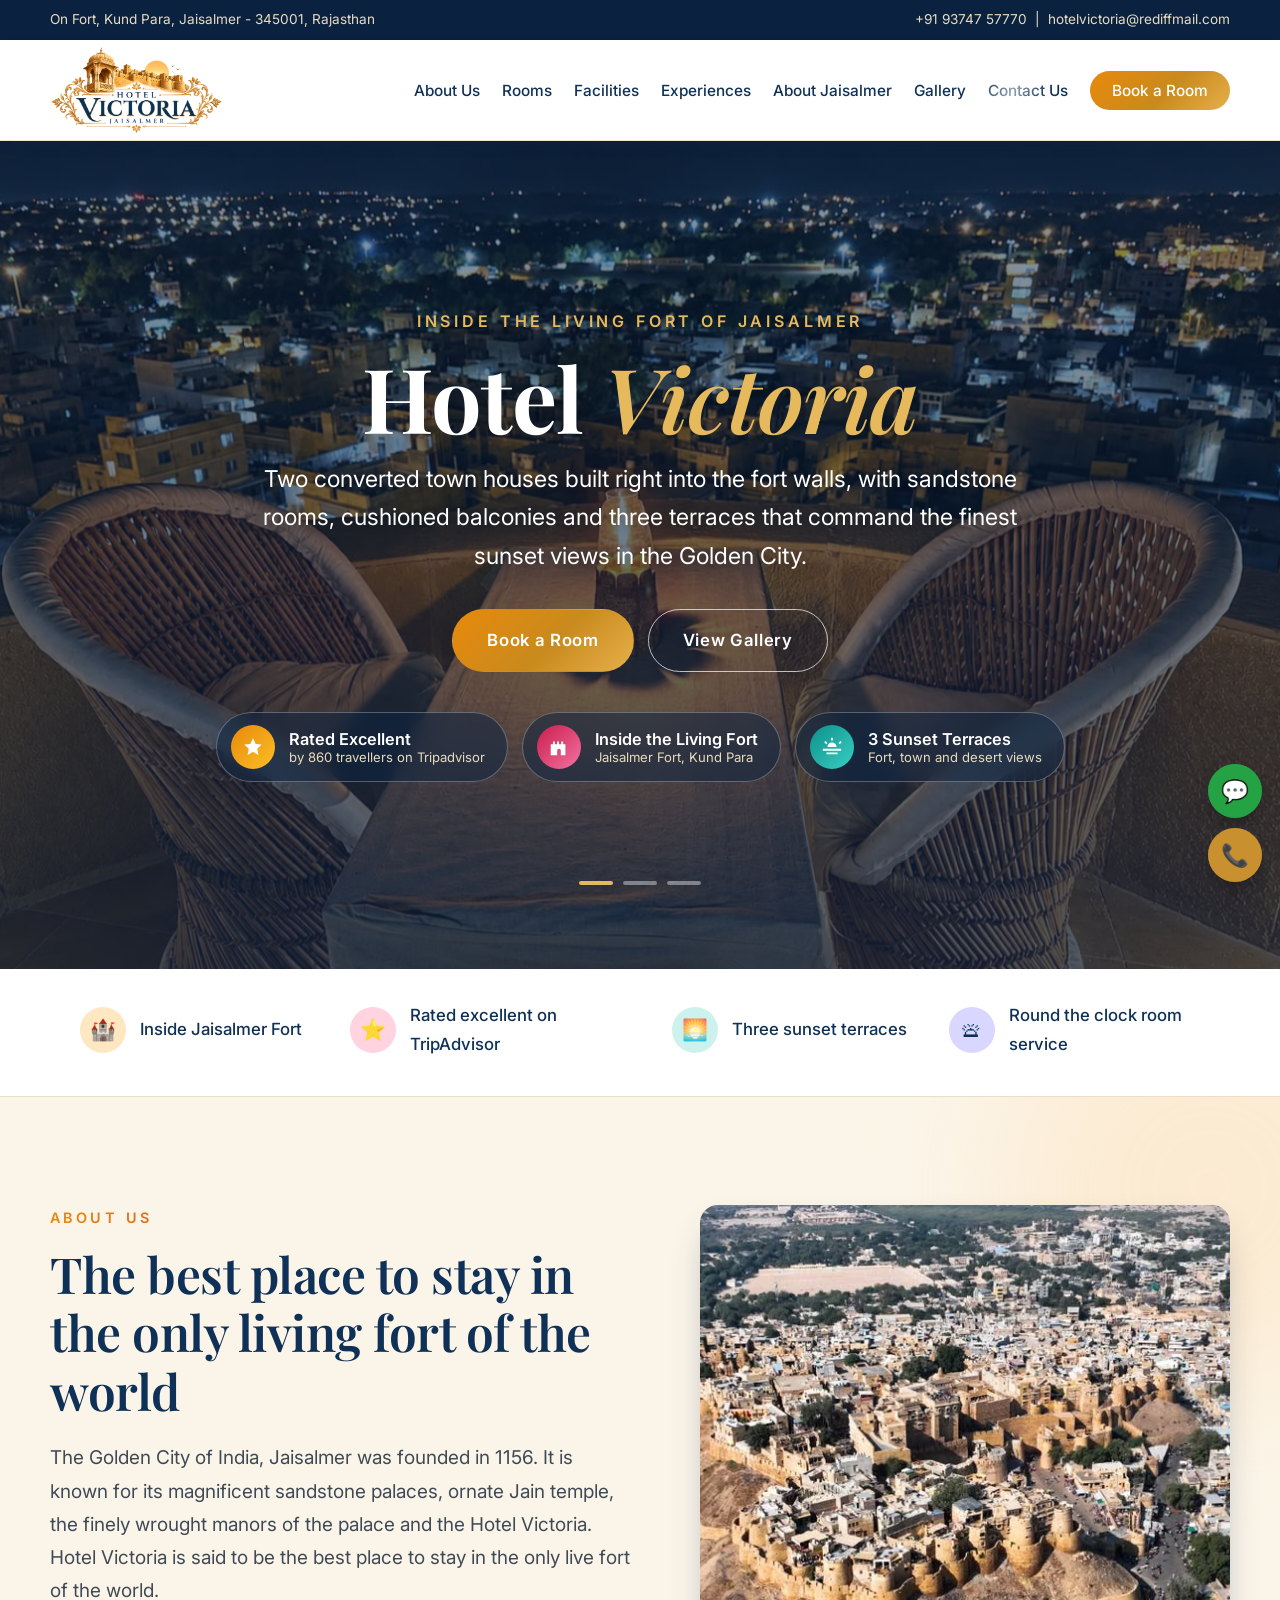
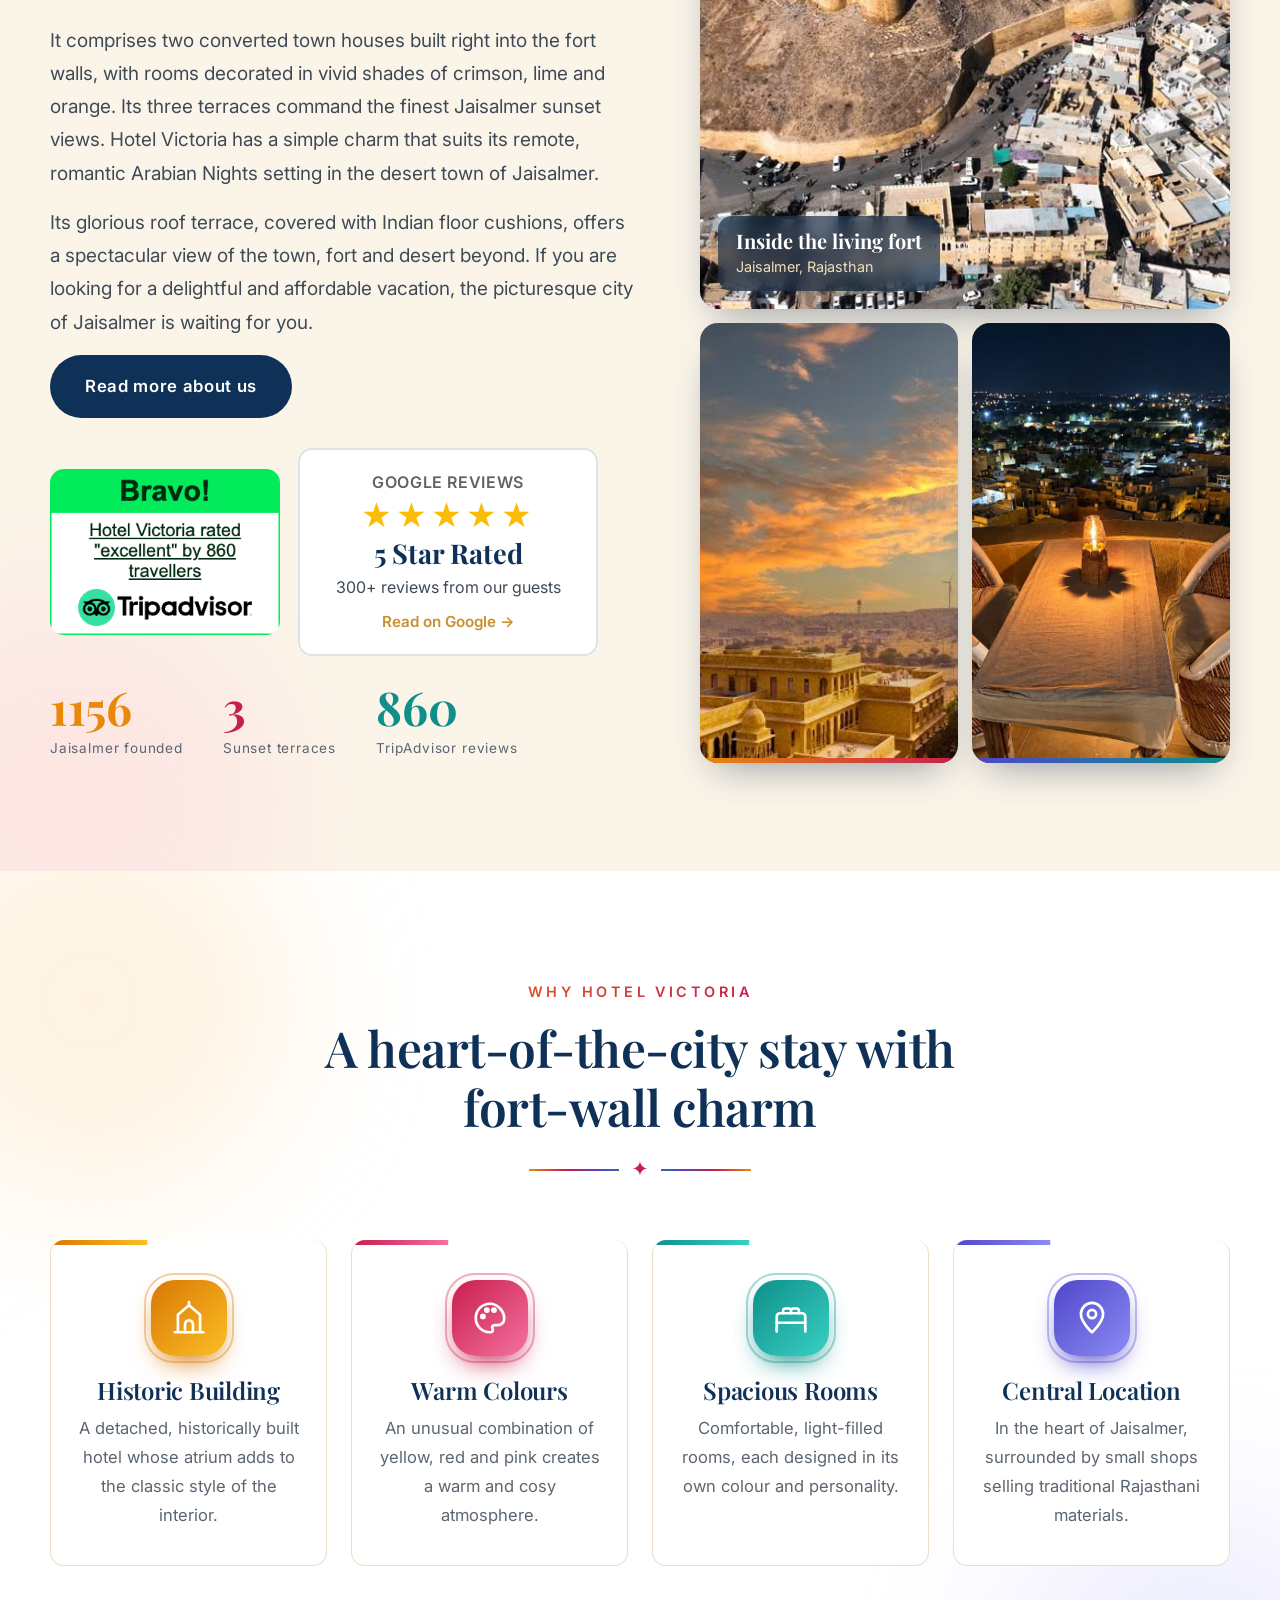
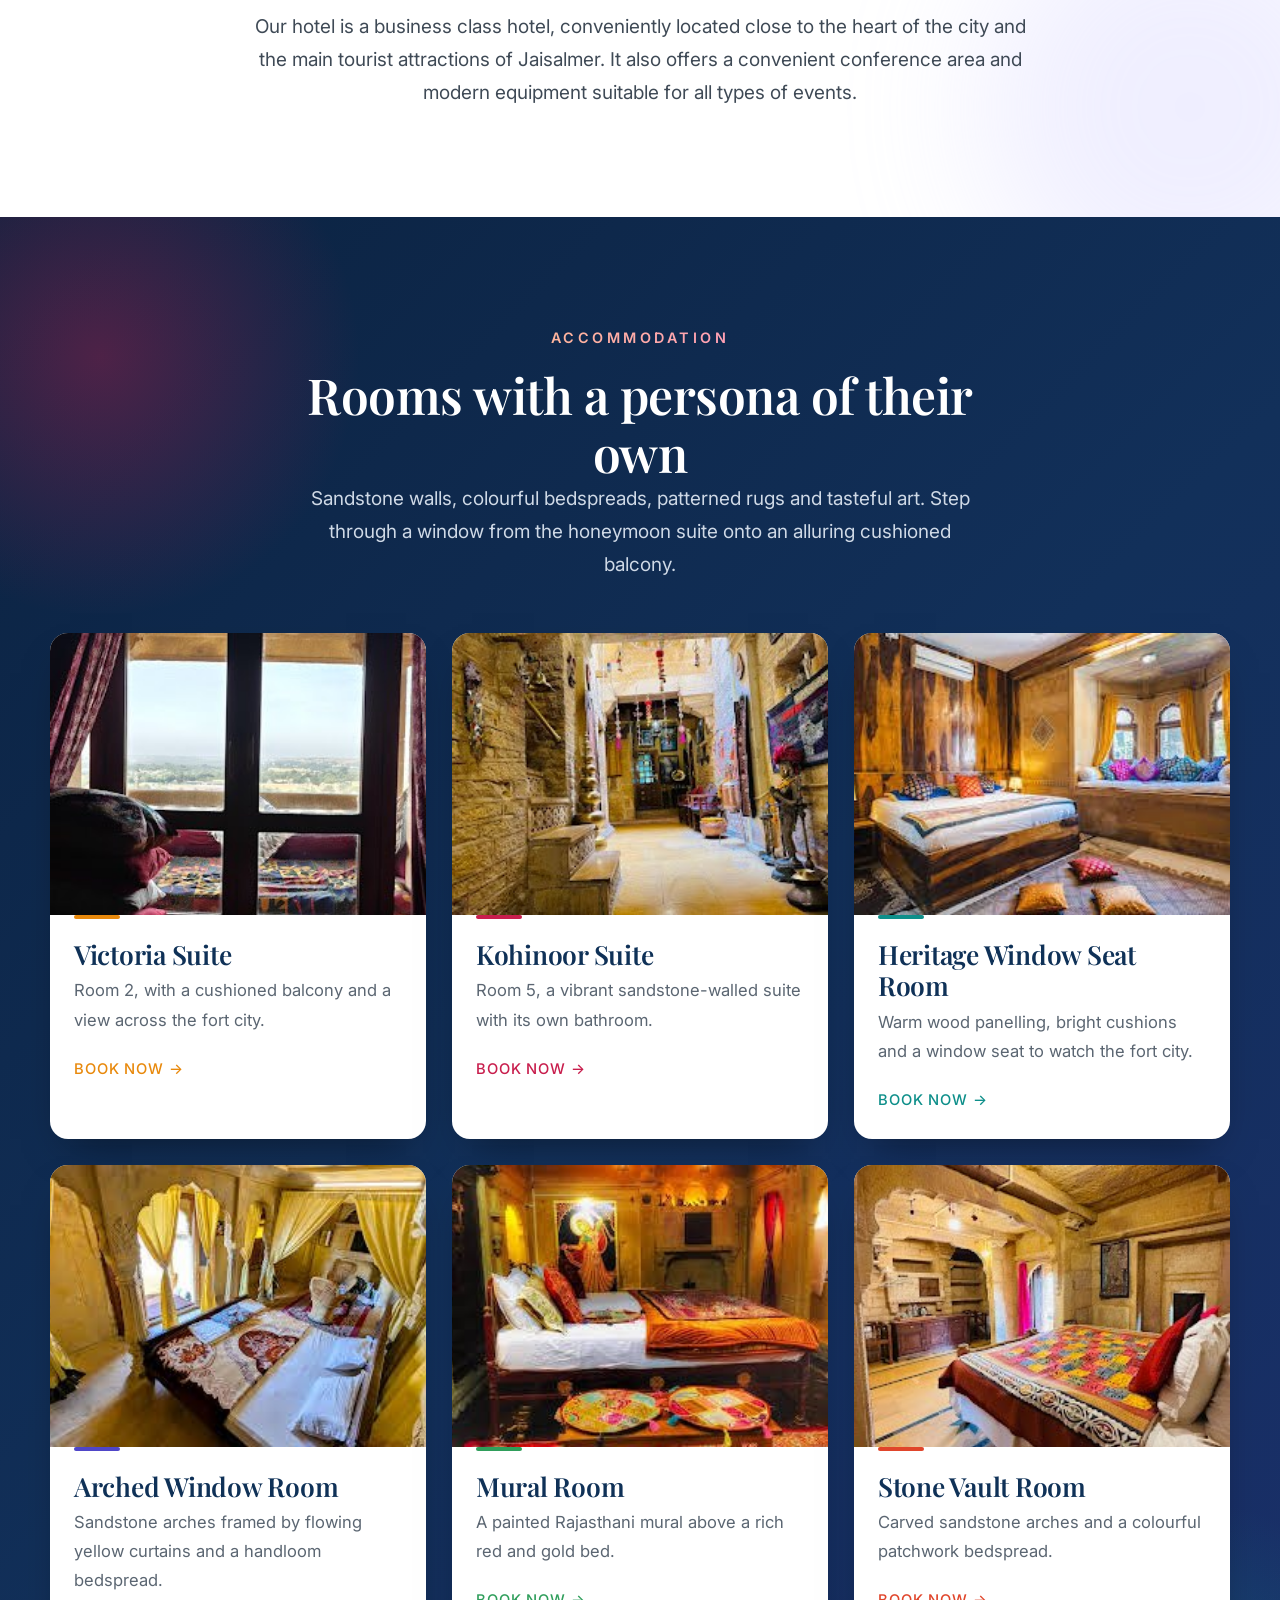
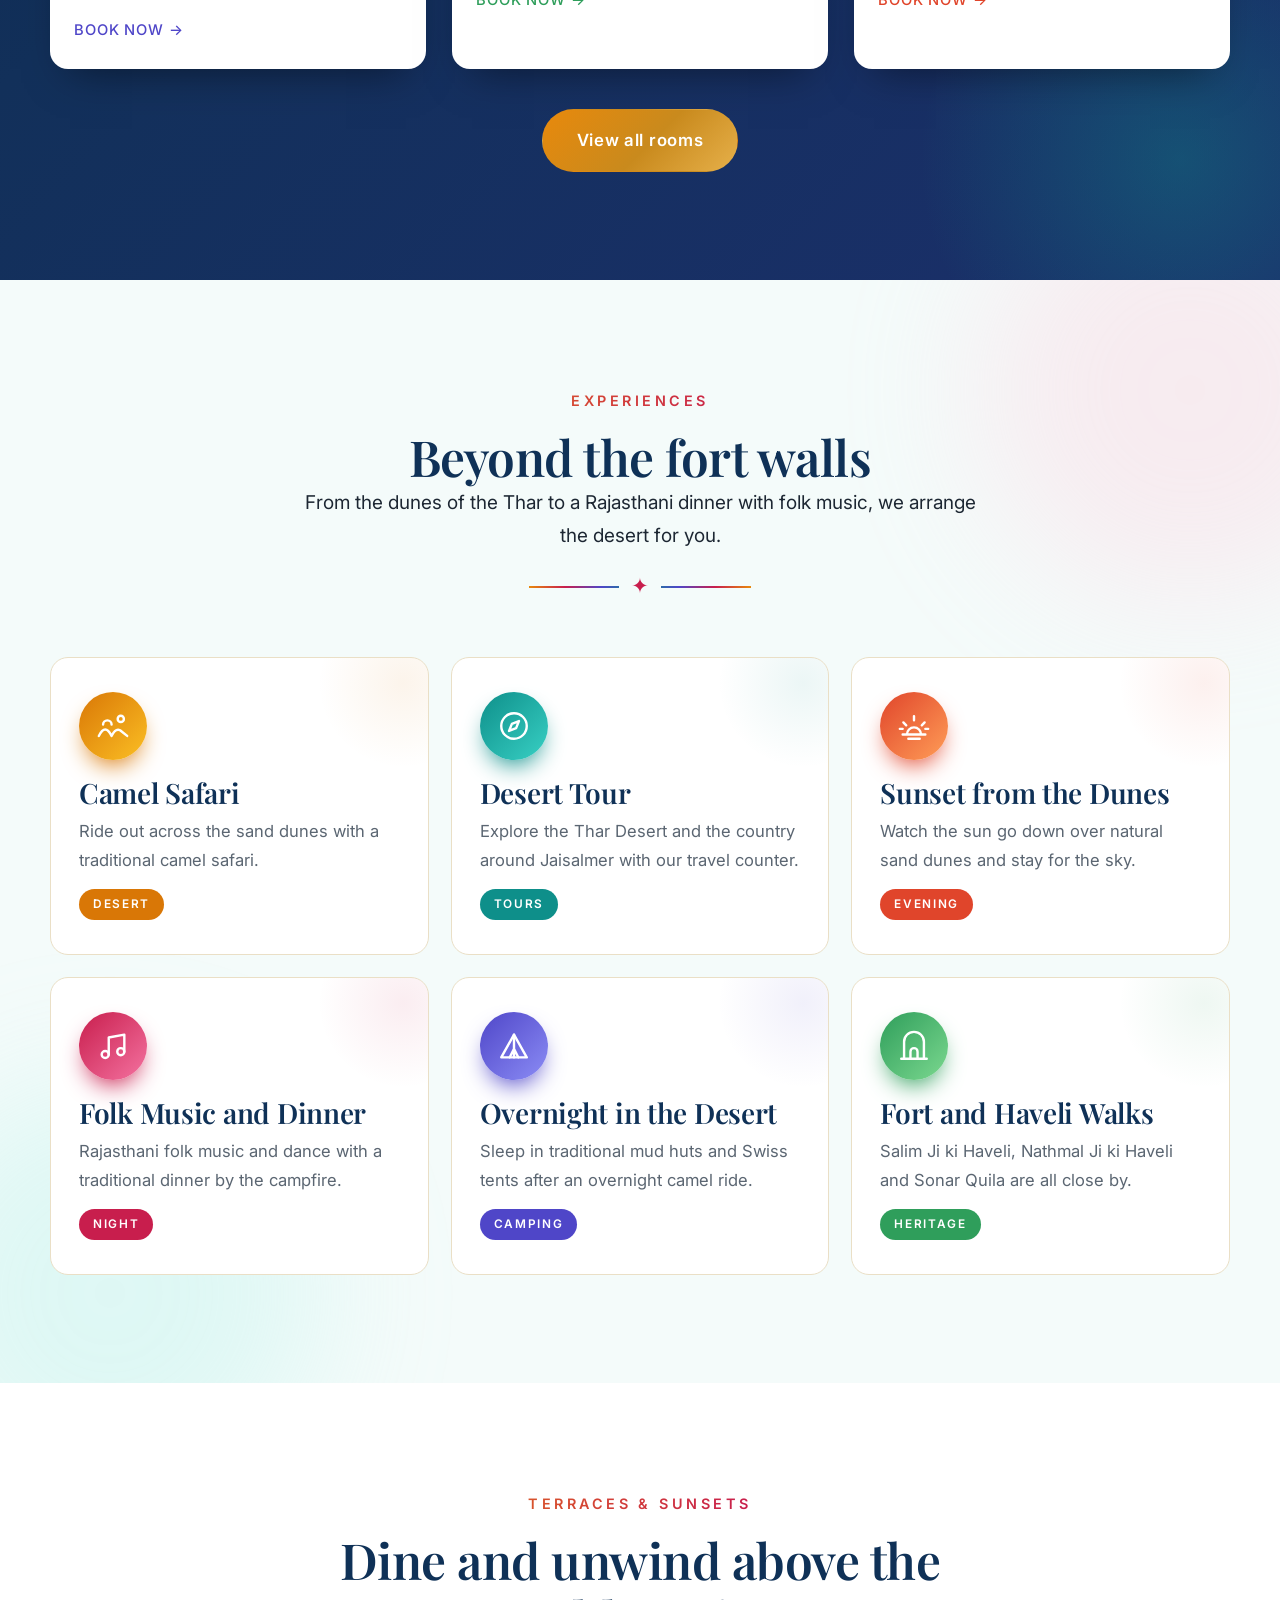
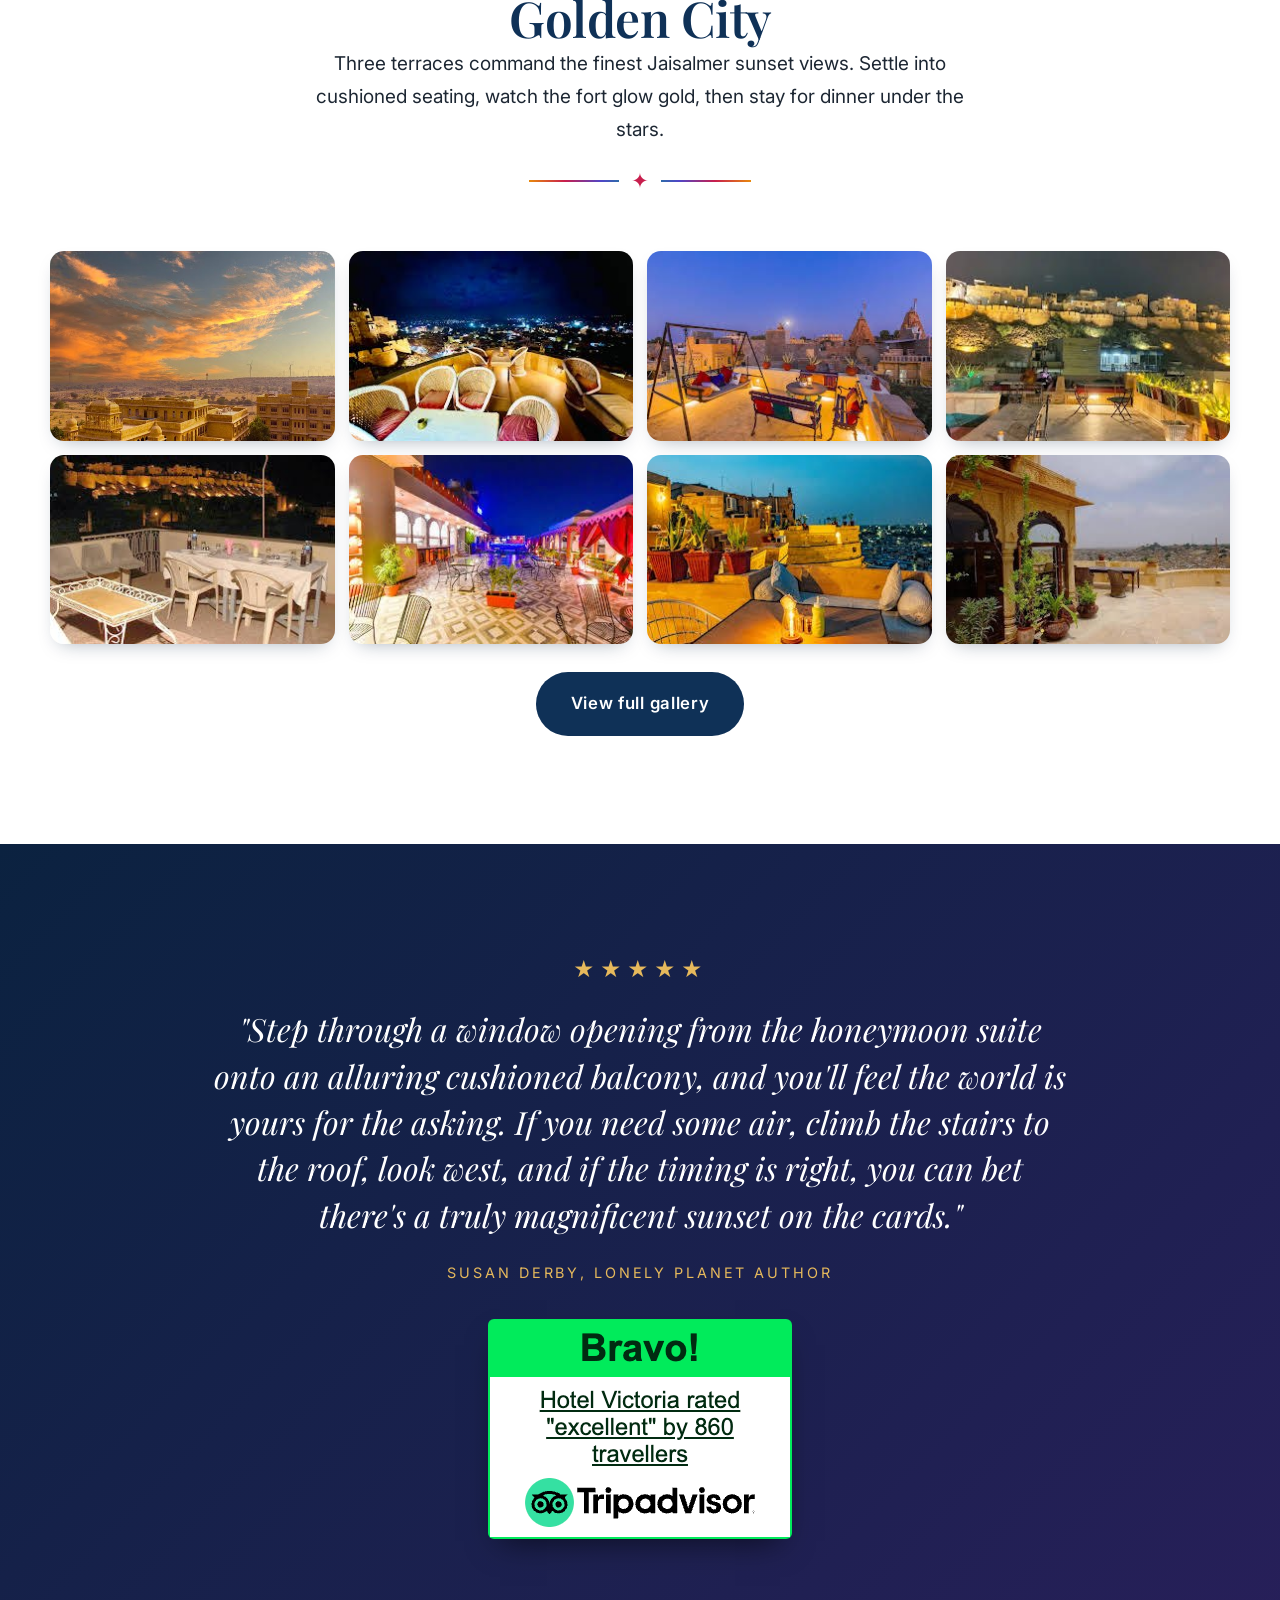
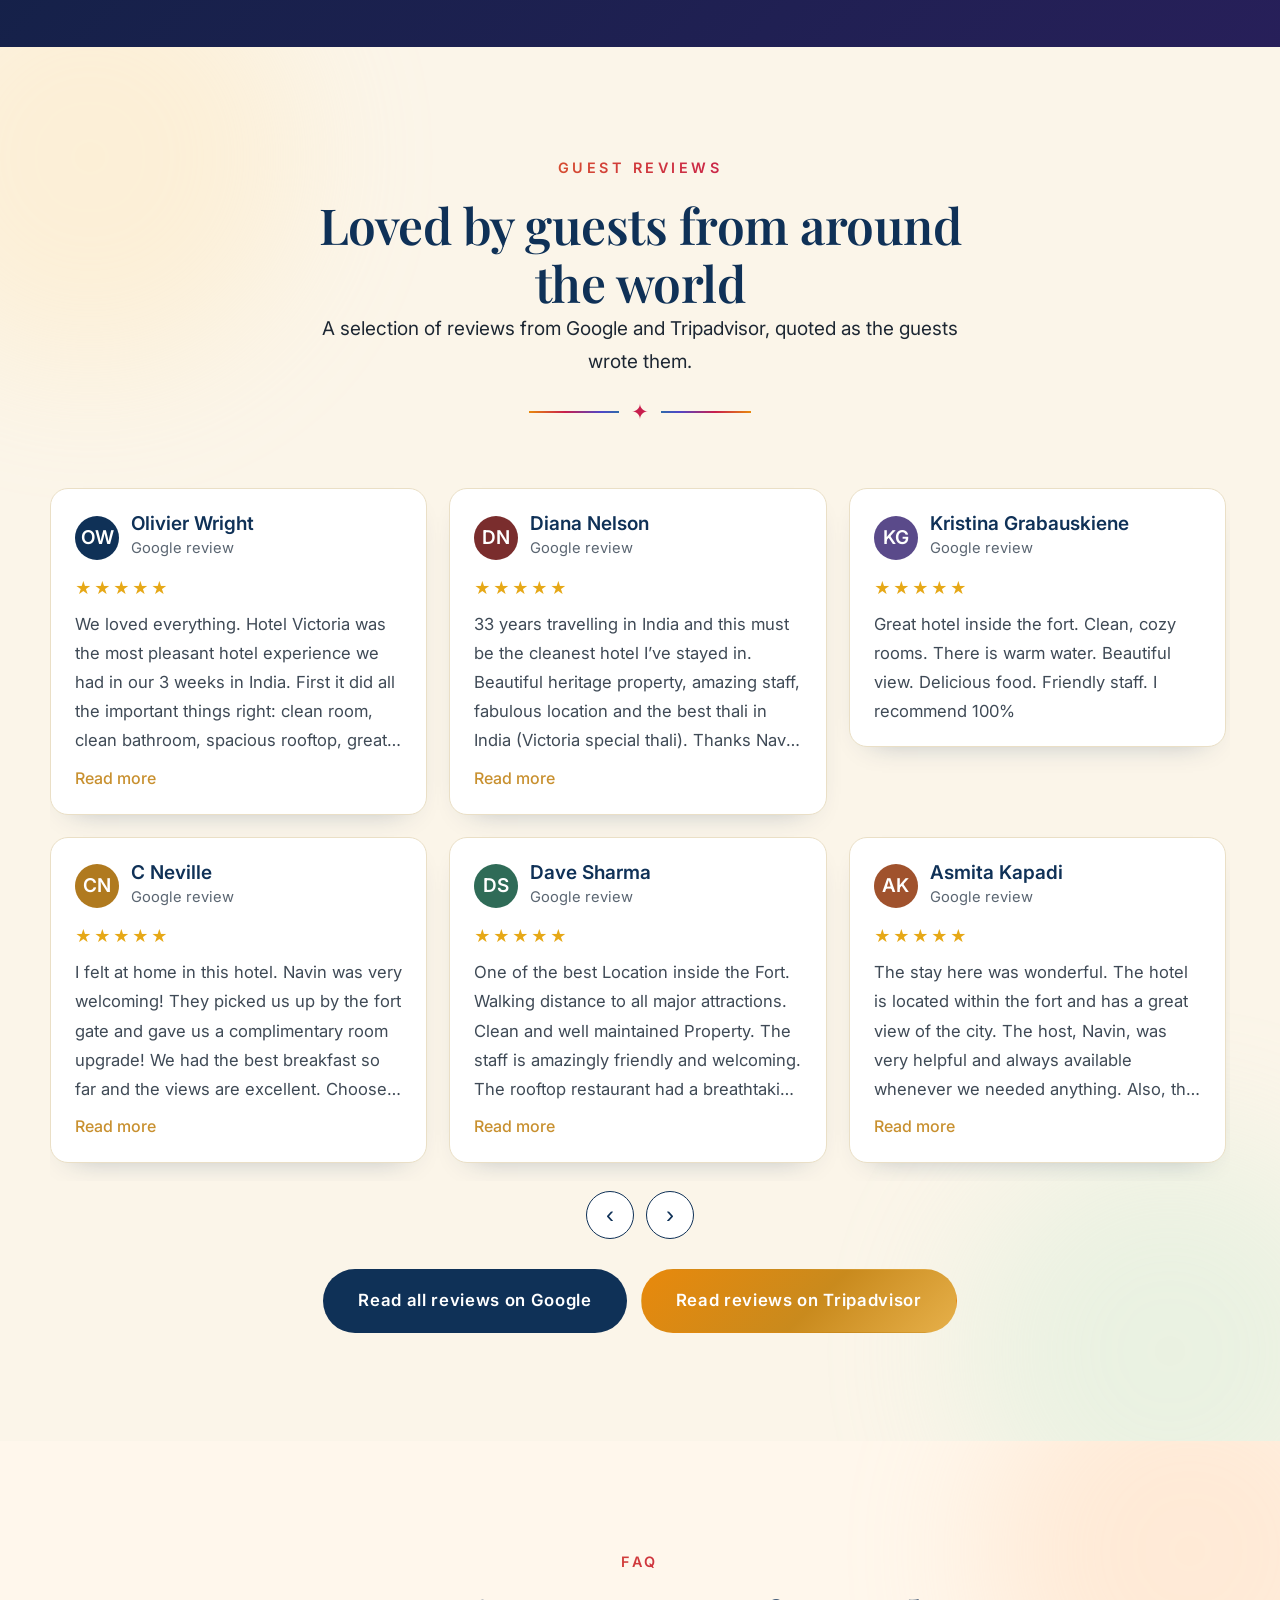
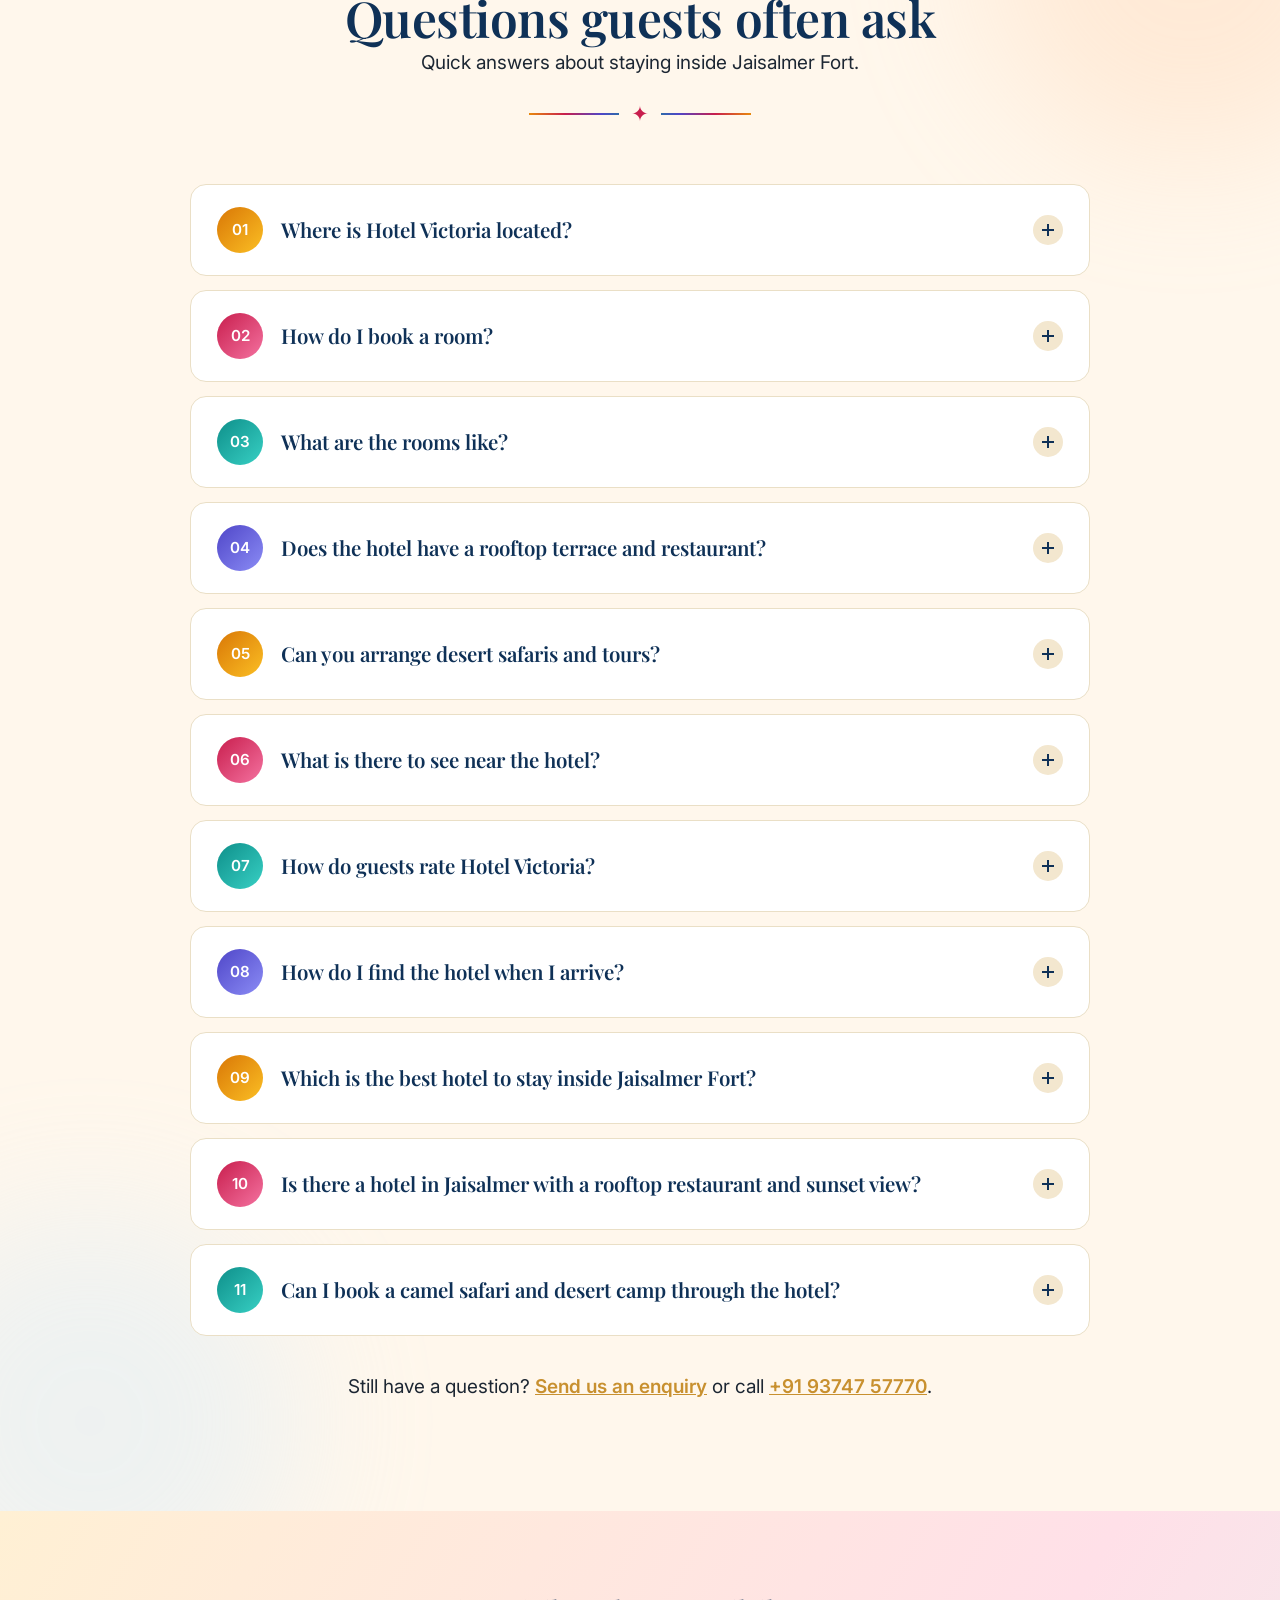
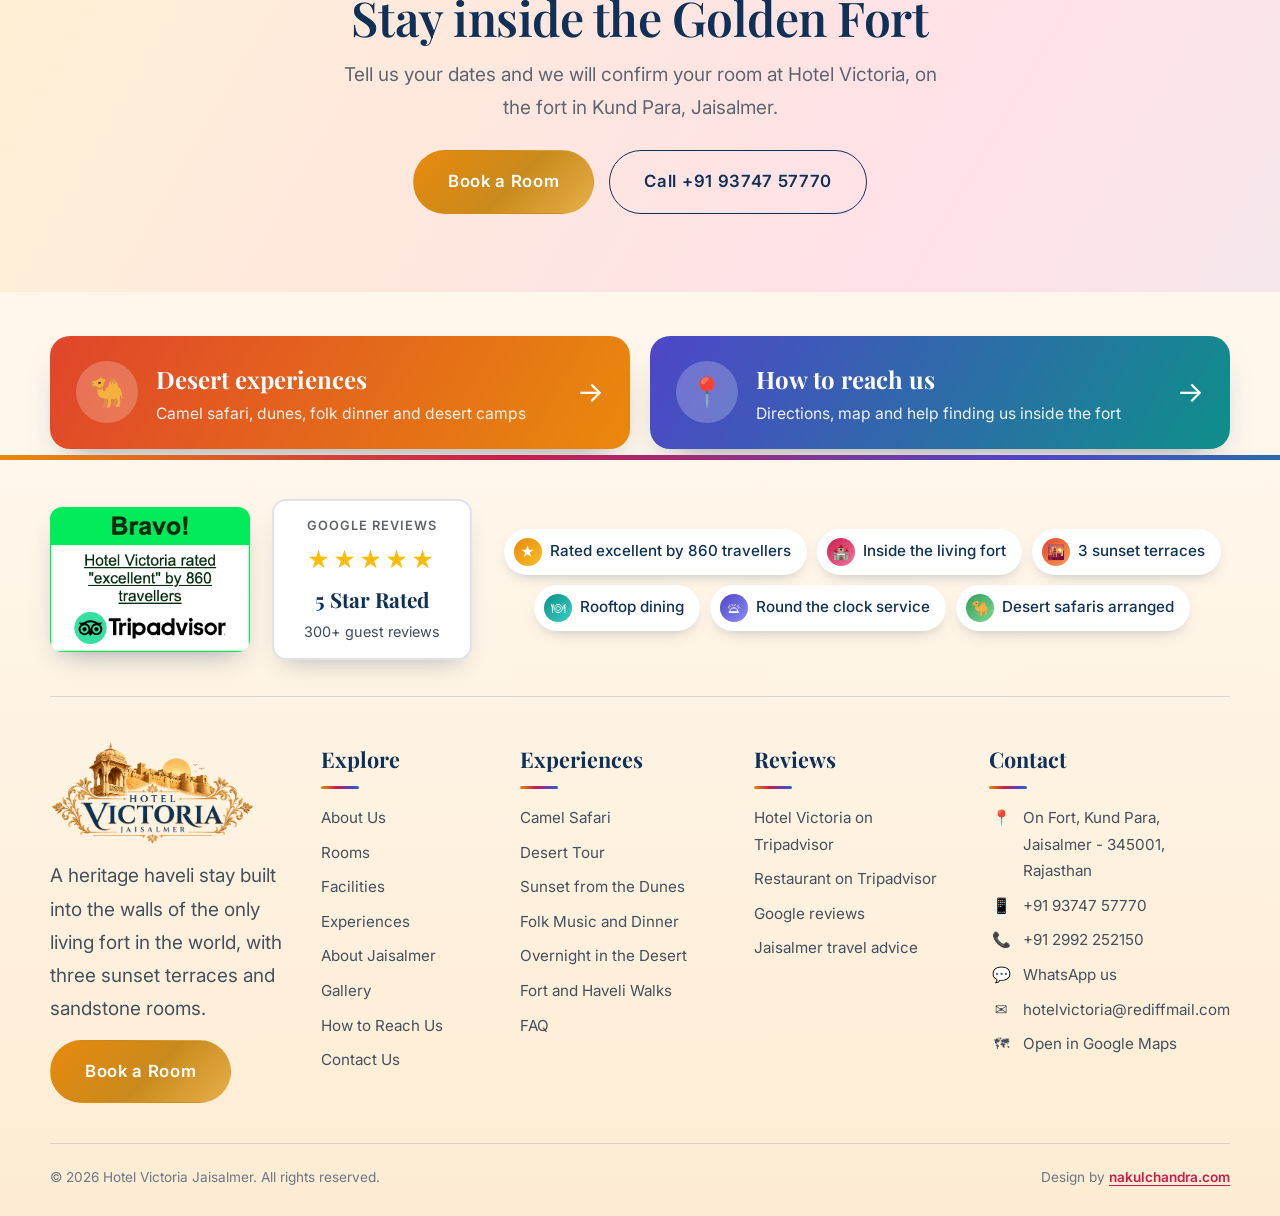
==== commit 3d7ec722: "Add Experiences and How to Reach pages, quick-links CTA band, SEO titles/descriptions, robots.txt, s" ====
--- a/index.html
+++ b/index.html
@@ -3,8 +3,17 @@
 <head>
 <meta charset="UTF-8">
 <meta name="viewport" content="width=device-width, initial-scale=1">
-<title>Hotel Victoria Jaisalmer | Heritage Stay Inside Jaisalmer Fort</title>
-<meta name="description" content="Hotel Victoria Jaisalmer is a heritage haveli stay built into the walls of the living Jaisalmer Fort, with sunset terraces, sandstone rooms and desert safaris.">
+<title>Hotel Victoria Jaisalmer | Heritage Hotel in Jaisalmer Fort</title>
+<meta name="description" content="Heritage hotel inside Jaisalmer Fort: sandstone rooms, rooftop restaurant, 3 sunset terraces and camel safaris. Rated excellent by 860 travellers. Book direct.">
+<meta name="keywords" content="hotel in Jaisalmer fort, hotels inside Jaisalmer fort, heritage hotel Jaisalmer, haveli stay Jaisalmer, budget hotel Jaisalmer fort, best hotel in Jaisalmer, hotel with rooftop restaurant Jaisalmer, sunset view hotel Jaisalmer, Hotel Victoria Jaisalmer, Jaisalmer fort stay, Kund Para Jaisalmer hotel, camel safari Jaisalmer, desert camp Jaisalmer, hotels near Jaisalmer fort, Jaisalmer fort hotel booking">
+<meta name="robots" content="index, follow, max-image-preview:large">
+<link rel="canonical" href="https://hotelvictoriajaisalmer.com/">
+<meta name="geo.region" content="IN-RJ"><meta name="geo.placename" content="Jaisalmer">
+<meta property="og:type" content="website"><meta property="og:site_name" content="Hotel Victoria Jaisalmer"><meta property="og:locale" content="en_IN">
+<meta property="og:title" content="Hotel Victoria Jaisalmer | Heritage Hotel in Jaisalmer Fort"><meta property="og:description" content="Heritage hotel inside Jaisalmer Fort: sandstone rooms, rooftop restaurant, 3 sunset terraces and camel safaris. Rated excellent by 860 travellers. Book direct.">
+<meta property="og:url" content="https://hotelvictoriajaisalmer.com/"><meta property="og:image" content="https://hotelvictoriajaisalmer.com/assets/images/fort-aerial-view.jpg">
+<meta name="twitter:card" content="summary_large_image"><meta name="twitter:title" content="Hotel Victoria Jaisalmer | Heritage Hotel in Jaisalmer Fort"><meta name="twitter:description" content="Heritage hotel inside Jaisalmer Fort: sandstone rooms, rooftop restaurant, 3 sunset terraces and camel safaris. Rated excellent by 860 travellers. Book direct."><meta name="twitter:image" content="https://hotelvictoriajaisalmer.com/assets/images/fort-aerial-view.jpg">
+<script type="application/ld+json">{"@context": "https://schema.org", "@type": "Hotel", "name": "Hotel Victoria Jaisalmer", "url": "https://hotelvictoriajaisalmer.com/", "description": "Heritage hotel inside Jaisalmer Fort with sandstone rooms, a rooftop restaurant, three sunset terraces and desert safaris arranged.", "image": ["https://hotelvictoriajaisalmer.com/assets/images/fort-aerial-view.jpg", "https://hotelvictoriajaisalmer.com/assets/images/terrace-night-candle.jpg", "https://hotelvictoriajaisalmer.com/assets/images/sunset-sky.jpg"], "logo": "https://hotelvictoriajaisalmer.com/assets/images/logo.png", "telephone": "+91-93747-57770", "email": "hotelvictoria@rediffmail.com", "address": {"@type": "PostalAddress", "streetAddress": "On Fort, Kund Para", "addressLocality": "Jaisalmer", "addressRegion": "Rajasthan", "postalCode": "345001", "addressCountry": "IN"}, "hasMap": "https://www.google.com/travel/search?ts=CAESCgoCCAMKAggDEAAaVwo5EjcyJTB4Mzk0N2JjMjhjNTQxMzJjYjoweDk3MmE5ODlkZmJkOTMwNzI6DkhvdGVsIFZpY3RvcmlhEhoSFAoHCOoPEAsYDhIHCOoPEAsYDxgBMgIQACoHCgU6A0lOUg&qs=CAEyJkNoZ0k4dURrM3QtVHBwV1hBUm9MTDJjdk1YUnhlV04zZW5NUUFROAJCCQlyMNn7nZgql0IJCXIw2fudmCqX&utm_campaign=sharing&utm_medium=link_btn&utm_source=htls", "sameAs": ["https://www.tripadvisor.in/Hotel_Review-g297667-d646484-Reviews-Hotel_Victoria-Jaisalmer_Jaisalmer_District_Rajasthan.html", "https://www.google.com/travel/search?ts=CAESCgoCCAMKAggDEAAaVwo5EjcyJTB4Mzk0N2JjMjhjNTQxMzJjYjoweDk3MmE5ODlkZmJkOTMwNzI6DkhvdGVsIFZpY3RvcmlhEhoSFAoHCOoPEAsYDhIHCOoPEAsYDxgBMgIQACoHCgU6A0lOUg&qs=CAEyJkNoZ0k4dURrM3QtVHBwV1hBUm9MTDJjdk1YUnhlV04zZW5NUUFROAJCCQlyMNn7nZgql0IJCXIw2fudmCqX&utm_campaign=sharing&utm_medium=link_btn&utm_source=htls"], "amenityFeature": [{"@type": "LocationFeatureSpecification", "name": "Rooftop restaurant", "value": true}, {"@type": "LocationFeatureSpecification", "name": "Sunset terraces", "value": true}, {"@type": "LocationFeatureSpecification", "name": "Room service", "value": true}, {"@type": "LocationFeatureSpecification", "name": "Internet access", "value": true}, {"@type": "LocationFeatureSpecification", "name": "Laundry service", "value": true}, {"@type": "LocationFeatureSpecification", "name": "Doctor on call", "value": true}, {"@type": "LocationFeatureSpecification", "name": "Travel desk", "value": true}, {"@type": "LocationFeatureSpecification", "name": "Camel safari and desert camp bookings", "value": true}]}</script>
 <link rel="icon" href="assets/images/logo.png">
 <link rel="preconnect" href="https://fonts.googleapis.com">
 <link rel="preconnect" href="https://fonts.gstatic.com" crossorigin>
@@ -24,7 +33,7 @@
     <a class="brand" href="index.html" aria-label="Hotel Victoria Jaisalmer home"><img src="assets/images/logo.png" alt="Hotel Victoria Jaisalmer logo"></a>
     <button class="burger" aria-label="Toggle menu" aria-expanded="false"><span></span><span></span><span></span></button>
     <nav class="main" id="nav">
-      <ul><li><a href="about-us.html">About Us</a></li><li><a href="rooms.html">Rooms</a></li><li><a href="facilities.html">Facilities</a></li><li><a href="about-jaisalmer.html">About Jaisalmer</a></li><li><a href="gallery.html">Gallery</a></li><li><a href="contact-us.html">Contact Us</a></li><li><a class="nav-cta" href="https://hotels.eglobe-solutions.com/hotelvictoriajaisalmer/booking/hotels/hotel-victoria-jaisalmer-jaisalmer?checkIn=26-OCT-2026&nights=1#bookingsteps" target="_blank" rel="noopener">Book a Room</a></li></ul>
+      <ul><li><a href="about-us.html">About Us</a></li><li><a href="rooms.html">Rooms</a></li><li><a href="facilities.html">Facilities</a></li><li><a href="experiences.html">Experiences</a></li><li><a href="about-jaisalmer.html">About Jaisalmer</a></li><li><a href="gallery.html">Gallery</a></li><li><a href="contact-us.html">Contact Us</a></li><li><a class="nav-cta" href="https://hotels.eglobe-solutions.com/hotelvictoriajaisalmer/booking/hotels/hotel-victoria-jaisalmer-jaisalmer?checkIn=26-OCT-2026&nights=1#bookingsteps" target="_blank" rel="noopener">Book a Room</a></li></ul>
     </nav>
   </div>
 </header>
@@ -40,17 +49,17 @@
     <div class="hero-copy">
       <div class="c on">
         <span class="eyebrow">Inside the Living Fort of Jaisalmer</span>
-        <h1>Hotel <em>Victoria</em></h1>
+        <h1>Hotel <em>Victoria</em><span class="sr-only"> Jaisalmer: heritage hotel inside Jaisalmer Fort</span></h1>
         <p class="lead">Two converted town houses built right into the fort walls, with sandstone rooms, cushioned balconies and three terraces that command the finest sunset views in the Golden City.</p>
       </div>
       <div class="c">
         <span class="eyebrow">Three Terraces</span>
-        <h1>Sunsets over the <em>Golden City</em></h1>
+        <h2 class="h1">Sunsets over the <em>Golden City</em></h2>
         <p class="lead">Climb to the roof terrace, settle into the floor cushions and watch the town, the fort and the desert beyond turn gold.</p>
       </div>
       <div class="c">
         <span class="eyebrow">The Golden Fort</span>
-        <h1>Stay inside a <em>living fort</em></h1>
+        <h2 class="h1">Stay inside a <em>living fort</em></h2>
         <p class="lead">Jaisalmer Fort is one of the last living forts in the world, and Hotel Victoria sits right within its sandstone walls.</p>
       </div>
     </div>
@@ -192,7 +201,7 @@
     </div>
   </div>
 </section>
-<section class="section faq" id="faq"><div class="wrap"><div class="section-head reveal"><span class="eyebrow">FAQ</span><h2>Questions guests often ask</h2><p>Quick answers about staying inside Jaisalmer Fort.</p><div class="orn">&#10022;</div></div><div class="faq-list"><details class="faq-item reveal"><summary><span class="fq-n">01</span><span class="fq-q">Where is Hotel Victoria located?</span><span class="fq-i" aria-hidden="true"></span></summary><div class="fq-a"><p>Hotel Victoria is on the fort, in Kund Para, Jaisalmer 345001, Rajasthan. It sits right inside Jaisalmer Fort, one of the last living forts in the world, so the palace, the havelis and the old town bazaars are all within walking distance.</p></div></details><details class="faq-item reveal"><summary><span class="fq-n">02</span><span class="fq-q">How do I book a room?</span><span class="fq-i" aria-hidden="true"></span></summary><div class="fq-a"><p>Use the Book a Room button to check availability and book online, or send us a request on the Make Enquiry page, call us on +91 93747 57770 or +91 2992 252150, or write to hotelvictoria@rediffmail.com. Tell us your dates and number of guests and we will confirm availability and rates.</p></div></details><details class="faq-item reveal"><summary><span class="fq-n">03</span><span class="fq-q">What are the rooms like?</span><span class="fq-i" aria-hidden="true"></span></summary><div class="fq-a"><p>Our rooms are spread over two converted town houses built into the fort walls. They are decorated in warm shades of crimson, lime and orange, and each has its own personality. Many have cushioned balconies with views across the fort city.</p></div></details><details class="faq-item reveal"><summary><span class="fq-n">04</span><span class="fq-q">Does the hotel have a rooftop terrace and restaurant?</span><span class="fq-i" aria-hidden="true"></span></summary><div class="fq-a"><p>Yes. We have three terraces, including a roof terrace with floor cushions that looks out over the town, the fort and the desert. Meals are served on the terraces, and guests often tell us the sunset views and the Victoria special thali are highlights of their stay.</p></div></details><details class="faq-item reveal"><summary><span class="fq-n">05</span><span class="fq-q">Can you arrange desert safaris and tours?</span><span class="fq-i" aria-hidden="true"></span></summary><div class="fq-a"><p>Yes. Our travel counter can arrange camel safaris, Thar Desert tours, sunset on the dunes, a Rajasthani folk music and dinner evening, and overnight stays in the desert in mud huts or Swiss tents.</p></div></details><details class="faq-item reveal"><summary><span class="fq-n">06</span><span class="fq-q">What is there to see near the hotel?</span><span class="fq-i" aria-hidden="true"></span></summary><div class="fq-a"><p>Salim Ji ki Haveli, Nathmal Ji ki Haveli and Sonar Quila (the fort itself) are all close by. Our team can suggest walking routes, the best time for photos and where to watch the sunset.</p></div></details><details class="faq-item reveal"><summary><span class="fq-n">07</span><span class="fq-q">How do guests rate Hotel Victoria?</span><span class="fq-i" aria-hidden="true"></span></summary><div class="fq-a"><p>Hotel Victoria is rated excellent by 860 travellers on Tripadvisor and has more than 300 five star reviews on Google. Guests regularly mention the location inside the fort, clean rooms, home cooked food and friendly staff.</p></div></details><details class="faq-item reveal"><summary><span class="fq-n">08</span><span class="fq-q">How do I find the hotel when I arrive?</span><span class="fq-i" aria-hidden="true"></span></summary><div class="fq-a"><p>The fort has narrow lanes, so please call us before you arrive. Our team will guide you from the fort gate to the hotel.</p></div></details></div><p class="reveal" style="text-align:center;margin-top:34px">Still have a question? <a class="faq-link" href="contact-us.html#enquiry">Send us an enquiry</a> or call <a class="faq-link" href="tel:+919374757770">+91 93747 57770</a>.</p></div><script type="application/ld+json">{"@context": "https://schema.org", "@type": "FAQPage", "mainEntity": [{"@type": "Question", "name": "Where is Hotel Victoria located?", "acceptedAnswer": {"@type": "Answer", "text": "Hotel Victoria is on the fort, in Kund Para, Jaisalmer 345001, Rajasthan. It sits right inside Jaisalmer Fort, one of the last living forts in the world, so the palace, the havelis and the old town bazaars are all within walking distance."}}, {"@type": "Question", "name": "How do I book a room?", "acceptedAnswer": {"@type": "Answer", "text": "Use the Book a Room button to check availability and book online, or send us a request on the Make Enquiry page, call us on +91 93747 57770 or +91 2992 252150, or write to hotelvictoria@rediffmail.com. Tell us your dates and number of guests and we will confirm availability and rates."}}, {"@type": "Question", "name": "What are the rooms like?", "acceptedAnswer": {"@type": "Answer", "text": "Our rooms are spread over two converted town houses built into the fort walls. They are decorated in warm shades of crimson, lime and orange, and each has its own personality. Many have cushioned balconies with views across the fort city."}}, {"@type": "Question", "name": "Does the hotel have a rooftop terrace and restaurant?", "acceptedAnswer": {"@type": "Answer", "text": "Yes. We have three terraces, including a roof terrace with floor cushions that looks out over the town, the fort and the desert. Meals are served on the terraces, and guests often tell us the sunset views and the Victoria special thali are highlights of their stay."}}, {"@type": "Question", "name": "Can you arrange desert safaris and tours?", "acceptedAnswer": {"@type": "Answer", "text": "Yes. Our travel counter can arrange camel safaris, Thar Desert tours, sunset on the dunes, a Rajasthani folk music and dinner evening, and overnight stays in the desert in mud huts or Swiss tents."}}, {"@type": "Question", "name": "What is there to see near the hotel?", "acceptedAnswer": {"@type": "Answer", "text": "Salim Ji ki Haveli, Nathmal Ji ki Haveli and Sonar Quila (the fort itself) are all close by. Our team can suggest walking routes, the best time for photos and where to watch the sunset."}}, {"@type": "Question", "name": "How do guests rate Hotel Victoria?", "acceptedAnswer": {"@type": "Answer", "text": "Hotel Victoria is rated excellent by 860 travellers on Tripadvisor and has more than 300 five star reviews on Google. Guests regularly mention the location inside the fort, clean rooms, home cooked food and friendly staff."}}, {"@type": "Question", "name": "How do I find the hotel when I arrive?", "acceptedAnswer": {"@type": "Answer", "text": "The fort has narrow lanes, so please call us before you arrive. Our team will guide you from the fort gate to the hotel."}}]}</script></section>
+<section class="section faq" id="faq"><div class="wrap"><div class="section-head reveal"><span class="eyebrow">FAQ</span><h2>Questions guests often ask</h2><p>Quick answers about staying inside Jaisalmer Fort.</p><div class="orn">&#10022;</div></div><div class="faq-list"><details class="faq-item reveal"><summary><span class="fq-n">01</span><span class="fq-q">Where is Hotel Victoria located?</span><span class="fq-i" aria-hidden="true"></span></summary><div class="fq-a"><p>Hotel Victoria is on the fort, in Kund Para, Jaisalmer 345001, Rajasthan. It sits right inside Jaisalmer Fort, one of the last living forts in the world, so the palace, the havelis and the old town bazaars are all within walking distance.</p></div></details><details class="faq-item reveal"><summary><span class="fq-n">02</span><span class="fq-q">How do I book a room?</span><span class="fq-i" aria-hidden="true"></span></summary><div class="fq-a"><p>Use the Book a Room button to check availability and book online, or send us a request on the Make Enquiry page, call us on +91 93747 57770 or +91 2992 252150, or write to hotelvictoria@rediffmail.com. Tell us your dates and number of guests and we will confirm availability and rates.</p></div></details><details class="faq-item reveal"><summary><span class="fq-n">03</span><span class="fq-q">What are the rooms like?</span><span class="fq-i" aria-hidden="true"></span></summary><div class="fq-a"><p>Our rooms are spread over two converted town houses built into the fort walls. They are decorated in warm shades of crimson, lime and orange, and each has its own personality. Many have cushioned balconies with views across the fort city.</p></div></details><details class="faq-item reveal"><summary><span class="fq-n">04</span><span class="fq-q">Does the hotel have a rooftop terrace and restaurant?</span><span class="fq-i" aria-hidden="true"></span></summary><div class="fq-a"><p>Yes. We have three terraces, including a roof terrace with floor cushions that looks out over the town, the fort and the desert. Meals are served on the terraces, and guests often tell us the sunset views and the Victoria special thali are highlights of their stay.</p></div></details><details class="faq-item reveal"><summary><span class="fq-n">05</span><span class="fq-q">Can you arrange desert safaris and tours?</span><span class="fq-i" aria-hidden="true"></span></summary><div class="fq-a"><p>Yes. Our travel counter can arrange camel safaris, Thar Desert tours, sunset on the dunes, a Rajasthani folk music and dinner evening, and overnight stays in the desert in mud huts or Swiss tents.</p></div></details><details class="faq-item reveal"><summary><span class="fq-n">06</span><span class="fq-q">What is there to see near the hotel?</span><span class="fq-i" aria-hidden="true"></span></summary><div class="fq-a"><p>Salim Ji ki Haveli, Nathmal Ji ki Haveli and Sonar Quila (the fort itself) are all close by. Our team can suggest walking routes, the best time for photos and where to watch the sunset.</p></div></details><details class="faq-item reveal"><summary><span class="fq-n">07</span><span class="fq-q">How do guests rate Hotel Victoria?</span><span class="fq-i" aria-hidden="true"></span></summary><div class="fq-a"><p>Hotel Victoria is rated excellent by 860 travellers on Tripadvisor and has more than 300 five star reviews on Google. Guests regularly mention the location inside the fort, clean rooms, home cooked food and friendly staff.</p></div></details><details class="faq-item reveal"><summary><span class="fq-n">08</span><span class="fq-q">How do I find the hotel when I arrive?</span><span class="fq-i" aria-hidden="true"></span></summary><div class="fq-a"><p>The fort has narrow lanes, so please call us before you arrive. Our team will guide you from the fort gate to the hotel.</p></div></details><details class="faq-item reveal"><summary><span class="fq-n">09</span><span class="fq-q">Which is the best hotel to stay inside Jaisalmer Fort?</span><span class="fq-i" aria-hidden="true"></span></summary><div class="fq-a"><p>Hotel Victoria is a heritage hotel built into the walls of Jaisalmer Fort. It is rated excellent by 860 travellers on Tripadvisor and has more than 300 five star reviews on Google, with guests praising the location, clean rooms, home cooked food and rooftop views.</p></div></details><details class="faq-item reveal"><summary><span class="fq-n">10</span><span class="fq-q">Is there a hotel in Jaisalmer with a rooftop restaurant and sunset view?</span><span class="fq-i" aria-hidden="true"></span></summary><div class="fq-a"><p>Yes. Hotel Victoria has three terraces, including a roof terrace with floor cushions, where you can have dinner and watch the sunset over the fort, the town and the desert.</p></div></details><details class="faq-item reveal"><summary><span class="fq-n">11</span><span class="fq-q">Can I book a camel safari and desert camp through the hotel?</span><span class="fq-i" aria-hidden="true"></span></summary><div class="fq-a"><p>Yes. Our travel counter can arrange a camel safari, a desert tour, sunset on the dunes, a folk music and dinner evening and an overnight desert camp. Message us on WhatsApp for timings and rates.</p></div></details></div><p class="reveal" style="text-align:center;margin-top:34px">Still have a question? <a class="faq-link" href="contact-us.html#enquiry">Send us an enquiry</a> or call <a class="faq-link" href="tel:+919374757770">+91 93747 57770</a>.</p></div><script type="application/ld+json">{"@context": "https://schema.org", "@type": "FAQPage", "mainEntity": [{"@type": "Question", "name": "Where is Hotel Victoria located?", "acceptedAnswer": {"@type": "Answer", "text": "Hotel Victoria is on the fort, in Kund Para, Jaisalmer 345001, Rajasthan. It sits right inside Jaisalmer Fort, one of the last living forts in the world, so the palace, the havelis and the old town bazaars are all within walking distance."}}, {"@type": "Question", "name": "How do I book a room?", "acceptedAnswer": {"@type": "Answer", "text": "Use the Book a Room button to check availability and book online, or send us a request on the Make Enquiry page, call us on +91 93747 57770 or +91 2992 252150, or write to hotelvictoria@rediffmail.com. Tell us your dates and number of guests and we will confirm availability and rates."}}, {"@type": "Question", "name": "What are the rooms like?", "acceptedAnswer": {"@type": "Answer", "text": "Our rooms are spread over two converted town houses built into the fort walls. They are decorated in warm shades of crimson, lime and orange, and each has its own personality. Many have cushioned balconies with views across the fort city."}}, {"@type": "Question", "name": "Does the hotel have a rooftop terrace and restaurant?", "acceptedAnswer": {"@type": "Answer", "text": "Yes. We have three terraces, including a roof terrace with floor cushions that looks out over the town, the fort and the desert. Meals are served on the terraces, and guests often tell us the sunset views and the Victoria special thali are highlights of their stay."}}, {"@type": "Question", "name": "Can you arrange desert safaris and tours?", "acceptedAnswer": {"@type": "Answer", "text": "Yes. Our travel counter can arrange camel safaris, Thar Desert tours, sunset on the dunes, a Rajasthani folk music and dinner evening, and overnight stays in the desert in mud huts or Swiss tents."}}, {"@type": "Question", "name": "What is there to see near the hotel?", "acceptedAnswer": {"@type": "Answer", "text": "Salim Ji ki Haveli, Nathmal Ji ki Haveli and Sonar Quila (the fort itself) are all close by. Our team can suggest walking routes, the best time for photos and where to watch the sunset."}}, {"@type": "Question", "name": "How do guests rate Hotel Victoria?", "acceptedAnswer": {"@type": "Answer", "text": "Hotel Victoria is rated excellent by 860 travellers on Tripadvisor and has more than 300 five star reviews on Google. Guests regularly mention the location inside the fort, clean rooms, home cooked food and friendly staff."}}, {"@type": "Question", "name": "How do I find the hotel when I arrive?", "acceptedAnswer": {"@type": "Answer", "text": "The fort has narrow lanes, so please call us before you arrive. Our team will guide you from the fort gate to the hotel."}}, {"@type": "Question", "name": "Which is the best hotel to stay inside Jaisalmer Fort?", "acceptedAnswer": {"@type": "Answer", "text": "Hotel Victoria is a heritage hotel built into the walls of Jaisalmer Fort. It is rated excellent by 860 travellers on Tripadvisor and has more than 300 five star reviews on Google, with guests praising the location, clean rooms, home cooked food and rooftop views."}}, {"@type": "Question", "name": "Is there a hotel in Jaisalmer with a rooftop restaurant and sunset view?", "acceptedAnswer": {"@type": "Answer", "text": "Yes. Hotel Victoria has three terraces, including a roof terrace with floor cushions, where you can have dinner and watch the sunset over the fort, the town and the desert."}}, {"@type": "Question", "name": "Can I book a camel safari and desert camp through the hotel?", "acceptedAnswer": {"@type": "Answer", "text": "Yes. Our travel counter can arrange a camel safari, a desert tour, sunset on the dunes, a folk music and dinner evening and an overnight desert camp. Message us on WhatsApp for timings and rates."}}]}</script></section>
 <section class="cta-band">
   <div class="wrap reveal">
     <h2>Stay inside the Golden Fort</h2>
@@ -203,6 +212,10 @@
 </section>
 </main>
 
+<section class="qlinks"><div class="wrap qlinks-grid">
+  <a class="ql ql1" href="experiences.html"><i>&#128042;</i><span><b>Desert experiences</b><small>Camel safari, dunes, folk dinner and desert camps</small></span><em>&rarr;</em></a>
+  <a class="ql ql2" href="how-to-reach.html"><i>&#128205;</i><span><b>How to reach us</b><small>Directions, map and help finding us inside the fort</small></span><em>&rarr;</em></a>
+</div></section>
 <footer>
   <div class="wrap">
     <div class="fbadges">
@@ -226,13 +239,13 @@
       <div>
         <h4>Explore</h4>
         <ul>
-          <li><a href="about-us.html">About Us</a></li><li><a href="rooms.html">Rooms</a></li><li><a href="facilities.html">Facilities</a></li><li><a href="about-jaisalmer.html">About Jaisalmer</a></li><li><a href="gallery.html">Gallery</a></li><li><a href="our-location.html">Our Location</a></li><li><a href="contact-us.html">Contact Us</a></li>
+          <li><a href="about-us.html">About Us</a></li><li><a href="rooms.html">Rooms</a></li><li><a href="facilities.html">Facilities</a></li><li><a href="experiences.html">Experiences</a></li><li><a href="about-jaisalmer.html">About Jaisalmer</a></li><li><a href="gallery.html">Gallery</a></li><li><a href="how-to-reach.html">How to Reach Us</a></li><li><a href="contact-us.html">Contact Us</a></li>
         </ul>
       </div>
       <div>
         <h4>Experiences</h4>
         <ul>
-          <li><a href="index.html#experiences">Camel Safari</a></li><li><a href="index.html#experiences">Desert Tour</a></li><li><a href="index.html#experiences">Sunset from the Dunes</a></li><li><a href="index.html#experiences">Folk Music and Dinner</a></li><li><a href="index.html#experiences">Overnight in the Desert</a></li><li><a href="index.html#experiences">Fort and Haveli Walks</a></li><li><a href="index.html#faq">FAQ</a></li>
+          <li><a href="experiences.html">Camel Safari</a></li><li><a href="experiences.html">Desert Tour</a></li><li><a href="experiences.html">Sunset from the Dunes</a></li><li><a href="experiences.html">Folk Music and Dinner</a></li><li><a href="experiences.html">Overnight in the Desert</a></li><li><a href="experiences.html">Fort and Haveli Walks</a></li><li><a href="index.html#faq">FAQ</a></li>
         </ul>
       </div>
       <div>
--- a/style.css
+++ b/style.css
@@ -51,8 +51,8 @@
 
 /* hero */
 .hero{position:relative;min-height:88vh;display:grid;place-items:center;text-align:center;color:#fff;background:linear-gradient(180deg,rgba(10,34,64,.55),rgba(10,34,64,.72)),url('assets/images/fort-golden-hour.jpg') center/cover;padding:80px 0}
-.hero h1{color:#fff;font-size:clamp(2.8rem,7vw,5.4rem);margin-bottom:18px}
-.hero h1 em{font-style:italic;color:var(--gold-soft)}
+.hero h1,.hero h2.h1{color:#fff;font-size:clamp(2.8rem,7vw,5.4rem);margin-bottom:18px}
+.hero h1 em,.hero h2.h1 em{font-style:italic;color:var(--gold-soft)}
 .hero p.lead{max-width:680px;margin:0 auto 34px;font-size:1.15rem;color:#f4ead2;font-weight:300}
 .hero .eyebrow{color:var(--gold-soft)}
 .hero-btns{display:flex;gap:14px;justify-content:center;flex-wrap:wrap}
@@ -244,7 +244,7 @@
 .brand img{height:88px;width:auto}
 .section{padding:108px 0}
 .hero{min-height:92vh;padding:110px 0 130px}
-.hero h1{text-shadow:0 4px 30px rgba(0,0,0,.35)}
+.hero h1,.hero h2.h1{text-shadow:0 4px 30px rgba(0,0,0,.35)}
 .hero-badges{display:flex;gap:12px 28px;justify-content:center;flex-wrap:wrap;margin-top:34px;font-size:.92rem;color:#f4ead2;letter-spacing:.04em}
 .hero-badges span{display:inline-flex;align-items:center;gap:8px}
 .hero-badges span:before{content:"✦";color:var(--gold-soft)}
@@ -275,7 +275,7 @@
 .hero-copy{min-height:250px;display:grid;place-items:center}
 .hero-copy .c{grid-area:1/1;opacity:0;transition:opacity .9s;pointer-events:none}
 .hero-copy .c.on{opacity:1;pointer-events:auto}
-.hero-copy h1{margin-bottom:14px}
+.hero-copy h1,.hero-copy h2.h1{margin-bottom:14px}
 .trust{background:#fff;border-bottom:1px solid #eadfc6;padding:84px 0 36px;margin-top:-52px}
 .trust-grid{display:grid;grid-template-columns:repeat(4,1fr);gap:18px}
 .trust-item{display:flex;align-items:center;gap:14px;justify-content:center;text-align:left;font-weight:500;color:var(--navy);font-size:.95rem}
@@ -331,8 +331,8 @@
 .eyebrow{font-size:.9rem;letter-spacing:.24em;font-weight:600}
 nav.main a{font-size:1.02rem;font-weight:500}
 .btn{font-size:1.05rem;padding:16px 34px;font-weight:600}
-.hero h1{font-size:clamp(3rem,7vw,5.6rem);font-weight:700;line-height:1.08}
-.hero h1 em{font-weight:600}
+.hero h1,.hero h2.h1{font-size:clamp(3rem,7vw,5.6rem);font-weight:700;line-height:1.08}
+.hero h1 em,.hero h2.h1 em{font-weight:600}
 .hero p.lead{max-width:760px;font-size:clamp(1.2rem,1.9vw,1.45rem);font-weight:400;color:#fff;line-height:1.65;text-shadow:0 2px 18px rgba(0,0,0,.55)}
 .hero .eyebrow{font-size:1rem;color:var(--gold-soft);text-shadow:0 2px 12px rgba(0,0,0,.6)}
 .hero-slide{background:linear-gradient(180deg,rgba(10,34,64,.45),rgba(10,34,64,.72)),var(--s) center/cover}
@@ -539,6 +539,78 @@
 .map-sec{background:#fff7ec}
 .map-sec .map{margin-top:0}
 .map-sec .reveal>p{text-align:center}
+
+/* ---- What you get ---- */
+.wyg{background:linear-gradient(180deg,#fff,#fff7ec)}
+.wy-grid{display:grid;grid-template-columns:repeat(3,1fr);gap:24px}
+.wy{position:relative;background:#fff;border:1px solid #eadfc6;border-radius:20px;padding:30px 28px;overflow:hidden;transition:transform .45s cubic-bezier(.2,.8,.2,1),box-shadow .45s}
+.wy:before{content:"";position:absolute;left:0;top:0;right:0;height:5px;background:linear-gradient(90deg,var(--c),transparent);transform-origin:left;transform:scaleX(.3);transition:transform .5s}
+.wy:hover{transform:translateY(-8px);box-shadow:0 26px 46px -24px var(--c)}
+.wy:hover:before{transform:scaleX(1)}
+.wy-h{display:flex;align-items:center;gap:14px;margin-bottom:16px}
+.wy-h i{flex:none;width:56px;height:56px;border-radius:16px;display:grid;place-items:center;font-style:normal;font-size:1.6rem;background:linear-gradient(135deg,var(--c),color-mix(in srgb,var(--c) 55%,#fff));box-shadow:0 12px 22px -10px var(--c);transition:transform .5s cubic-bezier(.3,1.6,.5,1)}
+.wy:hover .wy-h i{transform:rotate(-10deg) scale(1.12)}
+.wy-h h3{font-size:1.5rem;color:var(--navy)}
+.wy ul{list-style:none;display:grid;gap:10px}
+.wy li{position:relative;padding-left:30px;font-size:1.02rem;color:#3f4a56;line-height:1.5}
+.wy li:before{content:"✓";position:absolute;left:0;top:1px;width:21px;height:21px;border-radius:50%;background:color-mix(in srgb,var(--c) 15%,#fff);color:var(--c);font-weight:700;font-size:.8rem;display:grid;place-items:center}
+.wy-grid .reveal:nth-child(3n+2){transition-delay:.12s}.wy-grid .reveal:nth-child(3n+3){transition-delay:.24s}
+.wy-grid .wy.reveal{transform:translateY(40px)}.wy-grid .wy.reveal.in{transform:none}
+@media (max-width:980px){.wy-grid{grid-template-columns:1fr 1fr}}
+@media (max-width:620px){.wy-grid{grid-template-columns:1fr}}
+
+/* ---- Experiences page ---- */
+.ex-grid{display:grid;grid-template-columns:repeat(3,1fr);gap:26px}
+.ex{position:relative;overflow:hidden;background:#fff;border:1px solid #eadfc6;border-radius:22px;padding:30px 28px;display:flex;flex-direction:column;gap:12px;transition:transform .45s cubic-bezier(.2,.8,.2,1),box-shadow .45s}
+.ex:after{content:"";position:absolute;right:-70px;top:-70px;width:200px;height:200px;border-radius:50%;background:radial-gradient(closest-side,var(--c),transparent);opacity:.12;transition:opacity .4s,transform .6s}
+.ex:hover{transform:translateY(-10px);box-shadow:0 30px 50px -24px var(--c)}
+.ex:hover:after{opacity:.28;transform:scale(1.4)}
+.ex>*{position:relative;z-index:1}
+.ex-top{display:flex;align-items:center;justify-content:space-between}
+.ex-top i{width:72px;height:72px;border-radius:50%;display:grid;place-items:center;font-style:normal;font-size:2rem;background:linear-gradient(135deg,var(--c),color-mix(in srgb,var(--c) 50%,#fff));box-shadow:0 14px 26px -10px var(--c);animation:xpBob 5s ease-in-out infinite;transition:transform .5s cubic-bezier(.3,1.6,.5,1)}
+.ex:hover .ex-top i{transform:scale(1.14) rotate(-8deg);animation-play-state:paused}
+.ex-tag{padding:5px 14px;border-radius:999px;background:var(--c);color:#fff;font-size:.78rem;font-weight:600;letter-spacing:.14em;text-transform:uppercase}
+.ex h3{font-size:1.65rem;color:var(--navy)}.ex p{color:#3f4a56;font-size:1.04rem;flex:1}
+.ex-btns .btn{padding:12px 26px;font-size:1rem}
+.ex-grid .reveal:nth-child(3n+2){transition-delay:.12s}.ex-grid .reveal:nth-child(3n+3){transition-delay:.24s}
+.ex-grid .ex.reveal{transform:translateY(40px)}.ex-grid .ex.reveal.in{transform:none}
+.ex-plan{background:linear-gradient(180deg,#fff7ec,#fff)}
+.plan{list-style:none;display:grid;grid-template-columns:repeat(4,1fr);gap:18px;counter-reset:p;position:relative}
+.plan li{position:relative;background:#fff;border:1px solid #eadfc6;border-top:5px solid var(--c);border-radius:16px;padding:22px 20px;display:grid;gap:6px;transition:transform .4s,box-shadow .4s}
+.plan li:hover{transform:translateY(-6px);box-shadow:0 20px 36px -22px var(--c)}
+.plan b{font-family:'Playfair Display',serif;font-size:1.5rem;color:var(--c)}.plan span{color:#3f4a56;font-size:1.02rem}
+/* ---- How to reach page ---- */
+.reach-top{display:grid;grid-template-columns:1fr 1.3fr;gap:28px;align-items:stretch}
+.reach-card{background:#fff;border:1px solid #eadfc6;border-radius:22px;padding:34px 30px;border-top:5px solid var(--saffron);box-shadow:0 22px 44px -28px rgba(10,34,64,.4)}
+.reach-card h3{font-size:1.7rem;margin-bottom:12px}.reach-card p{font-size:1.1rem;color:#3f4a56;margin-bottom:20px}
+.reach-btns{display:grid;gap:12px}.reach-btns .btn{justify-content:center}
+.reach-top .map{margin:0;border-radius:22px;overflow:hidden;box-shadow:0 22px 44px -28px rgba(10,34,64,.4)}
+.reach-top .map iframe{width:100%;height:100%;min-height:440px;border:0}
+.reach-ways{background:linear-gradient(180deg,#fff,#f4fbfa)}
+.way-grid{display:grid;grid-template-columns:repeat(3,1fr);gap:24px}
+.way{background:#fff;border:1px solid #eadfc6;border-radius:20px;padding:30px 26px;text-align:center;transition:transform .45s,box-shadow .45s}
+.way:hover{transform:translateY(-8px);box-shadow:0 26px 44px -24px var(--c)}
+.way i{width:70px;height:70px;border-radius:20px;display:grid;place-items:center;margin:0 auto 16px;font-style:normal;font-size:2rem;background:linear-gradient(135deg,var(--c),color-mix(in srgb,var(--c) 50%,#fff));box-shadow:0 14px 24px -10px var(--c)}
+.way h3{font-size:1.5rem;margin-bottom:8px}.way p{color:#3f4a56;font-size:1.04rem}
+.steps3{list-style:none;display:grid;grid-template-columns:repeat(3,1fr);gap:24px}
+.steps3 li{position:relative;background:#fff;border:1px solid #eadfc6;border-radius:20px;padding:34px 26px 26px;transition:transform .45s,box-shadow .45s}
+.steps3 li:hover{transform:translateY(-8px);box-shadow:0 26px 44px -24px var(--c)}
+.steps3 b{position:absolute;left:24px;top:-22px;width:46px;height:46px;border-radius:50%;display:grid;place-items:center;color:#fff;font-size:1.3rem;background:linear-gradient(135deg,var(--c),color-mix(in srgb,var(--c) 55%,#fff));box-shadow:0 10px 20px -8px var(--c)}
+.steps3 h3{font-size:1.45rem;margin:6px 0 6px}.steps3 p{color:#3f4a56;font-size:1.04rem}
+/* ---- quick links band above footer ---- */
+.qlinks{padding:0;background:#fff7ec}
+.qlinks-grid{display:grid;grid-template-columns:1fr 1fr;gap:20px;padding-top:44px;padding-bottom:6px}
+.ql{display:flex;align-items:center;gap:18px;padding:22px 26px;border-radius:20px;color:#fff;text-decoration:none;position:relative;overflow:hidden;transition:transform .4s,box-shadow .4s;box-shadow:0 18px 36px -20px rgba(10,34,64,.5)}
+.ql1{background:linear-gradient(120deg,#e0452b,#e8890c)}.ql2{background:linear-gradient(120deg,#4f46c8,#0e8f8a)}
+.ql:hover{transform:translateY(-6px);box-shadow:0 28px 46px -20px rgba(10,34,64,.6)}
+.ql:before{content:"";position:absolute;top:0;left:-70%;width:45%;height:100%;background:linear-gradient(100deg,transparent,rgba(255,255,255,.35),transparent);transform:skewX(-20deg);transition:left .8s}
+.ql:hover:before{left:130%}
+.ql i{flex:none;width:62px;height:62px;border-radius:50%;display:grid;place-items:center;background:rgba(255,255,255,.22);font-style:normal;font-size:1.8rem}
+.ql span{flex:1}.ql b{display:block;font-family:'Playfair Display',serif;font-size:1.5rem}.ql small{display:block;font-size:.98rem;opacity:.92}
+.ql em{font-style:normal;font-size:1.8rem;transition:transform .3s}.ql:hover em{transform:translateX(8px)}
+@media (max-width:980px){.ex-grid,.way-grid,.steps3{grid-template-columns:1fr 1fr}.plan{grid-template-columns:1fr 1fr}.reach-top{grid-template-columns:1fr}}
+@media (max-width:620px){.ex-grid,.way-grid,.steps3,.plan,.qlinks-grid{grid-template-columns:1fr}.ql{padding:18px}}
+.sr-only{position:absolute;width:1px;height:1px;padding:0;margin:-1px;overflow:hidden;clip:rect(0,0,0,0);white-space:nowrap;border:0}
 @media (max-width:620px){body{font-size:18px}.hero p.lead{font-size:1.15rem}}
 
 /* ---- floating Google review pop-up ---- */
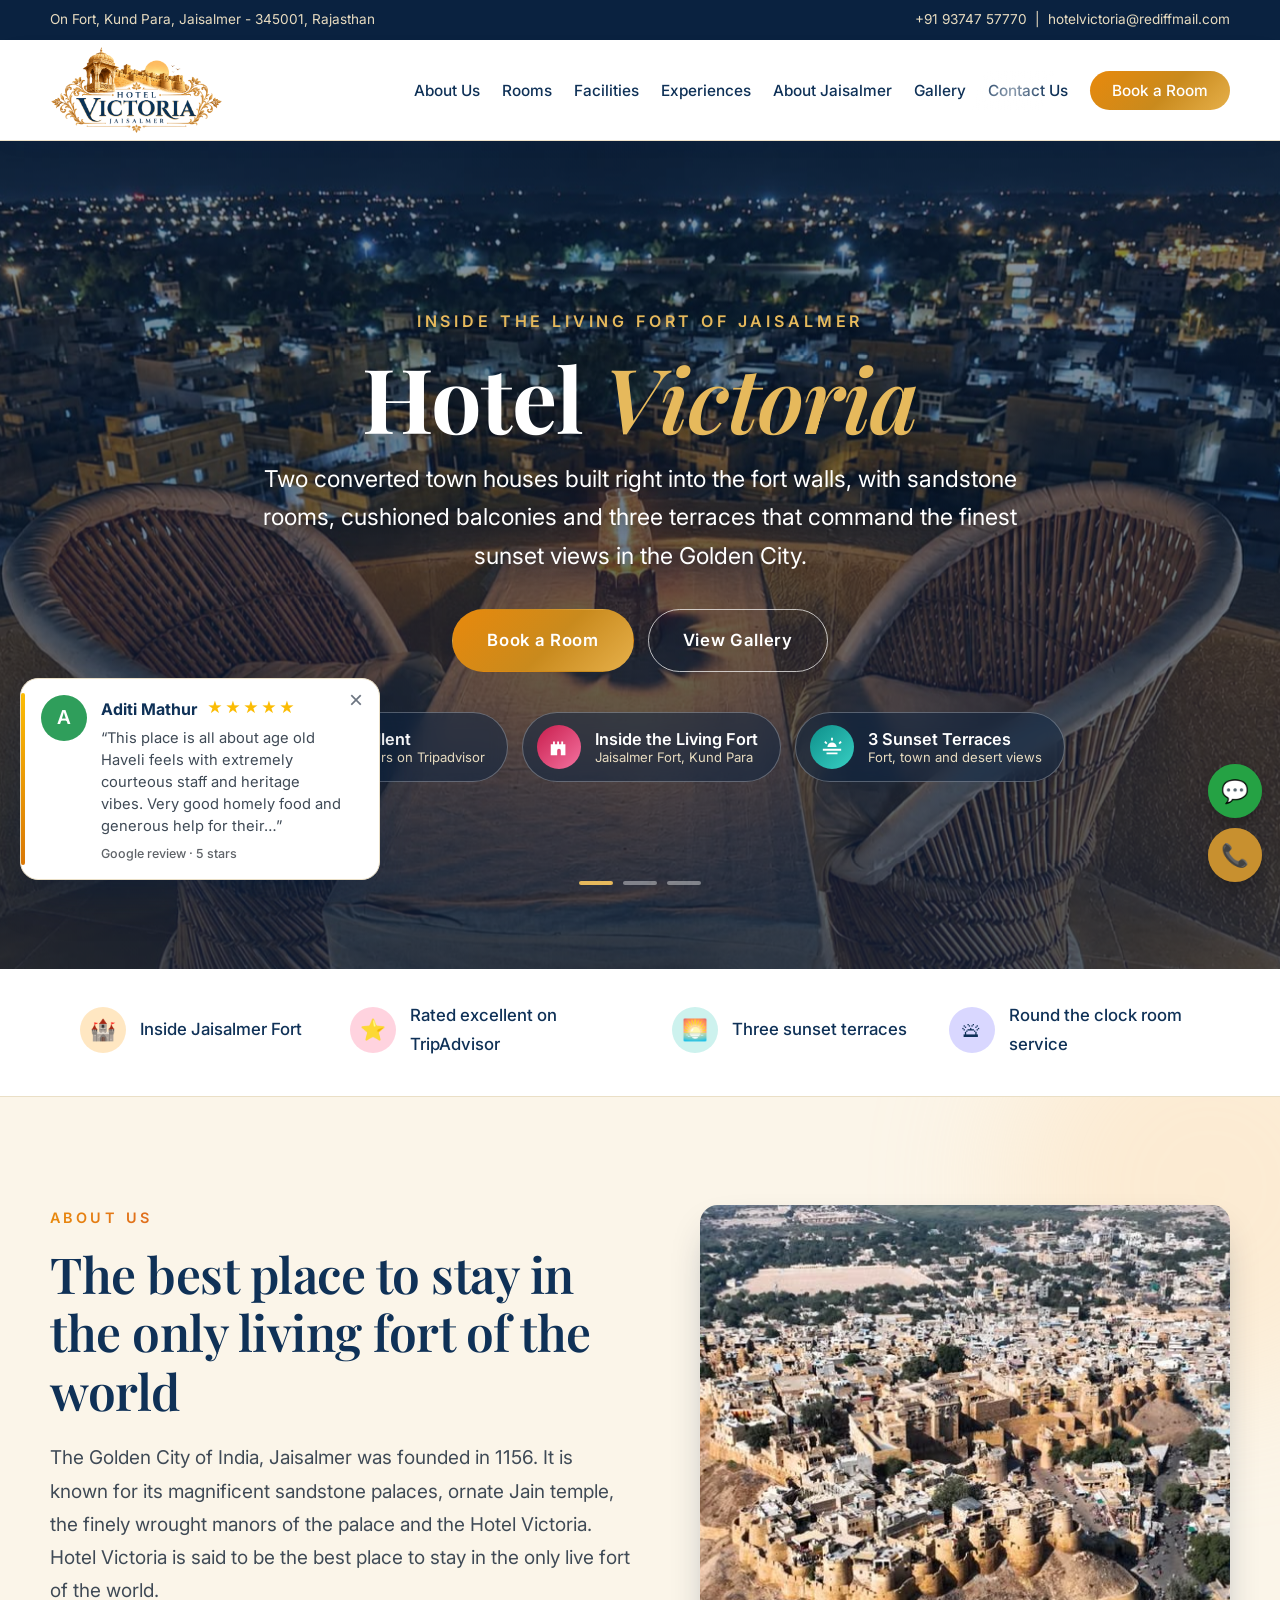
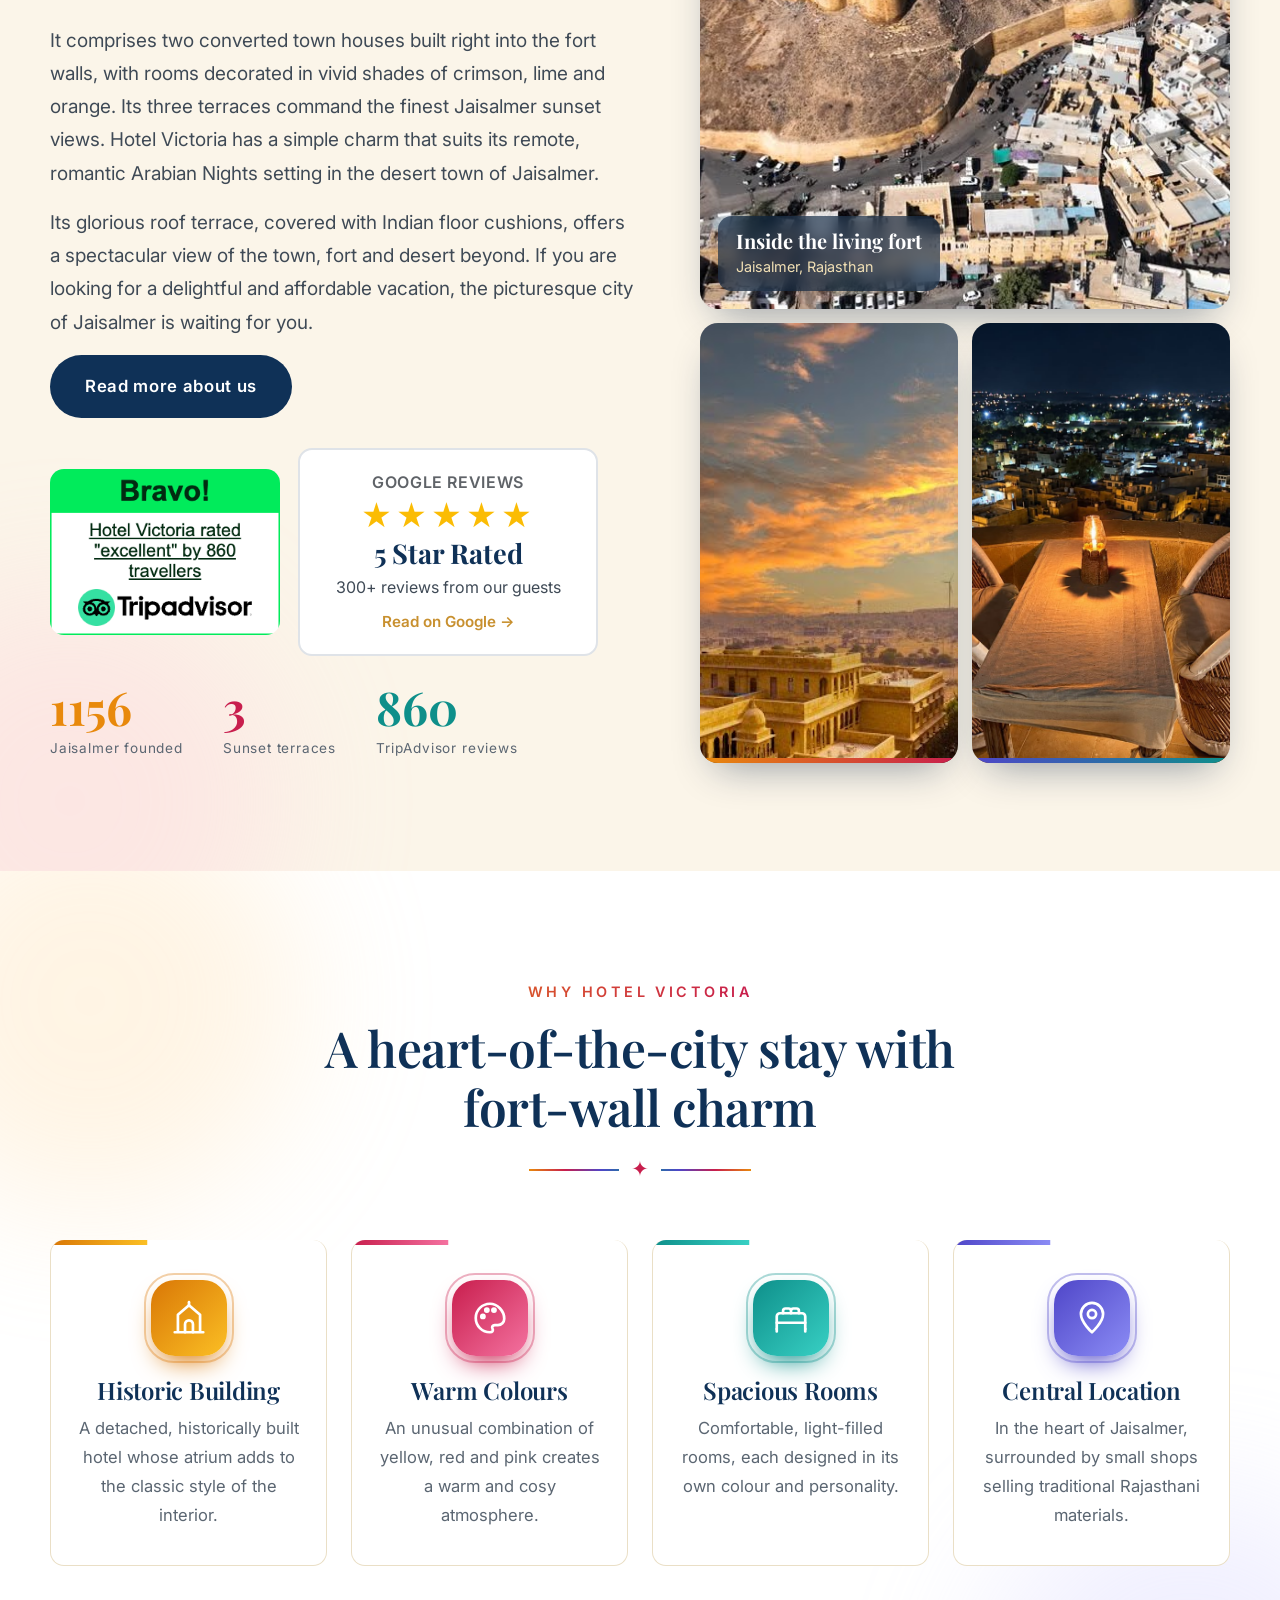
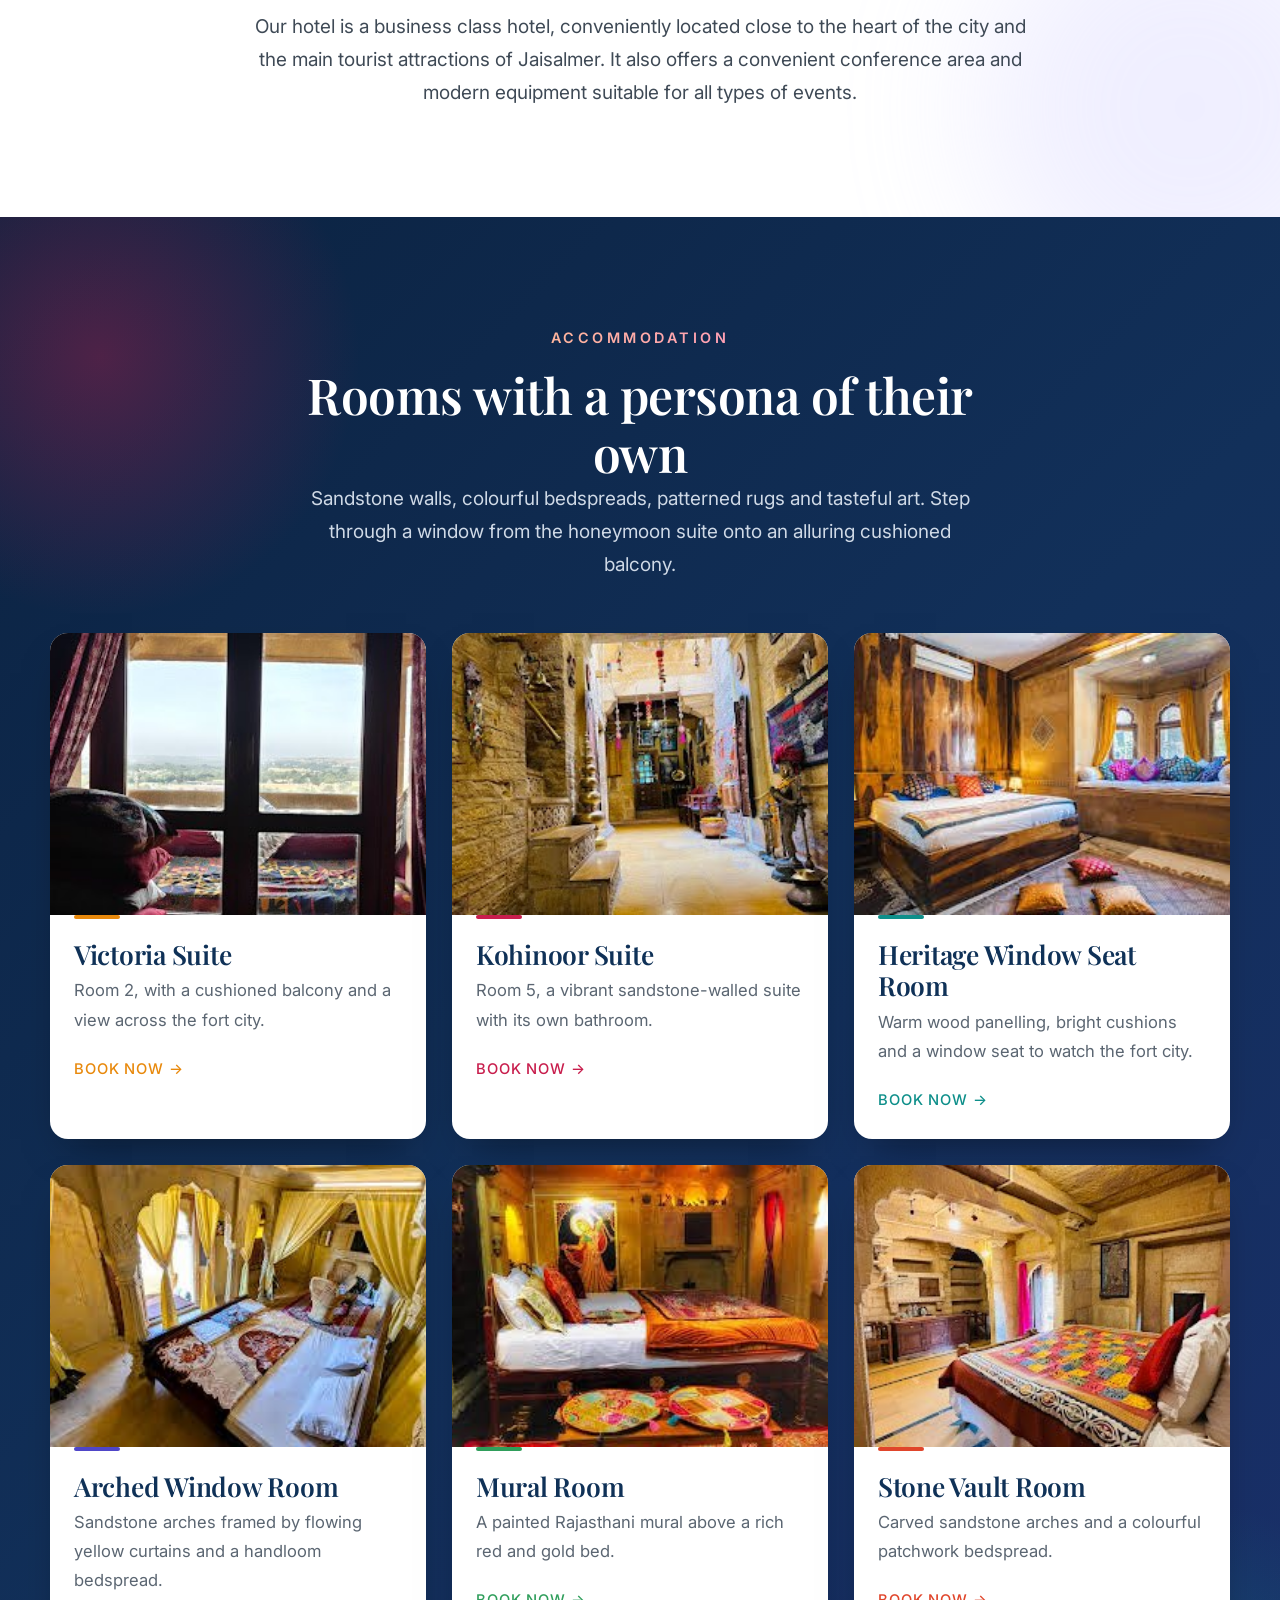
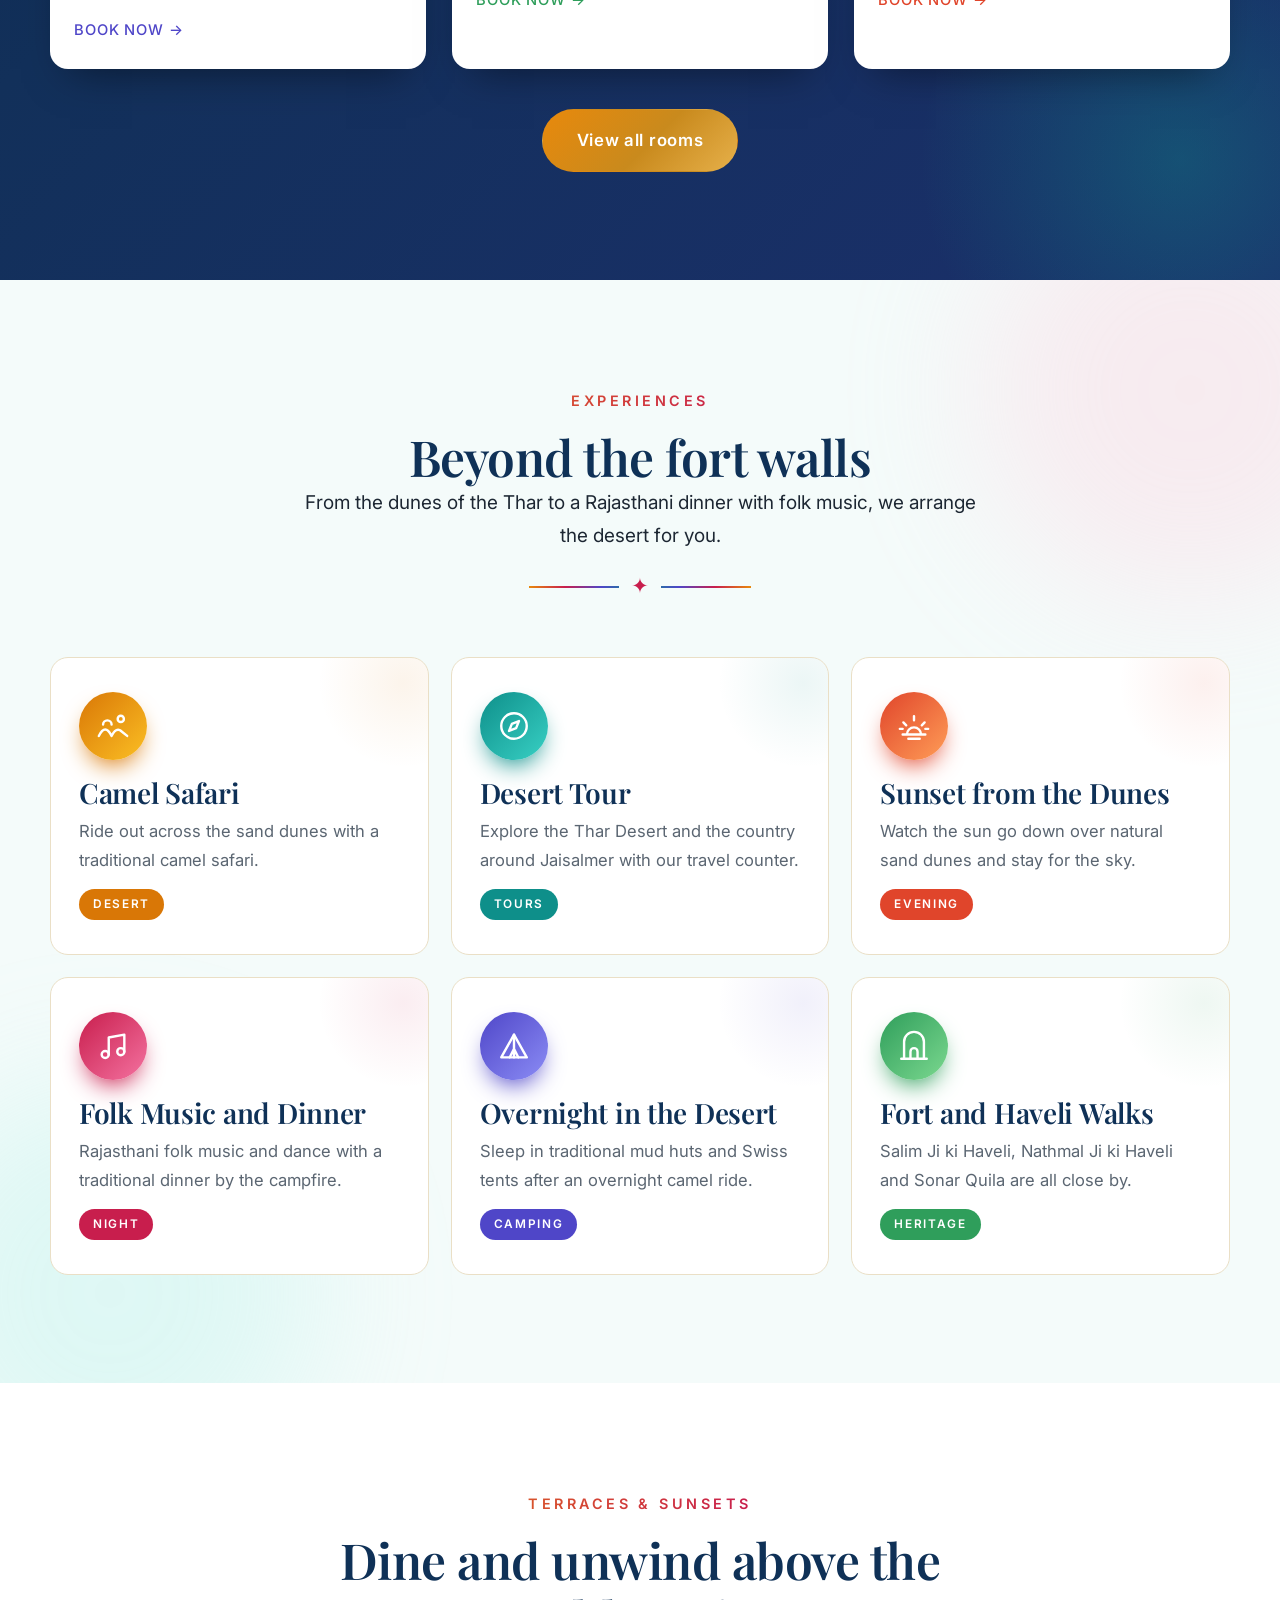
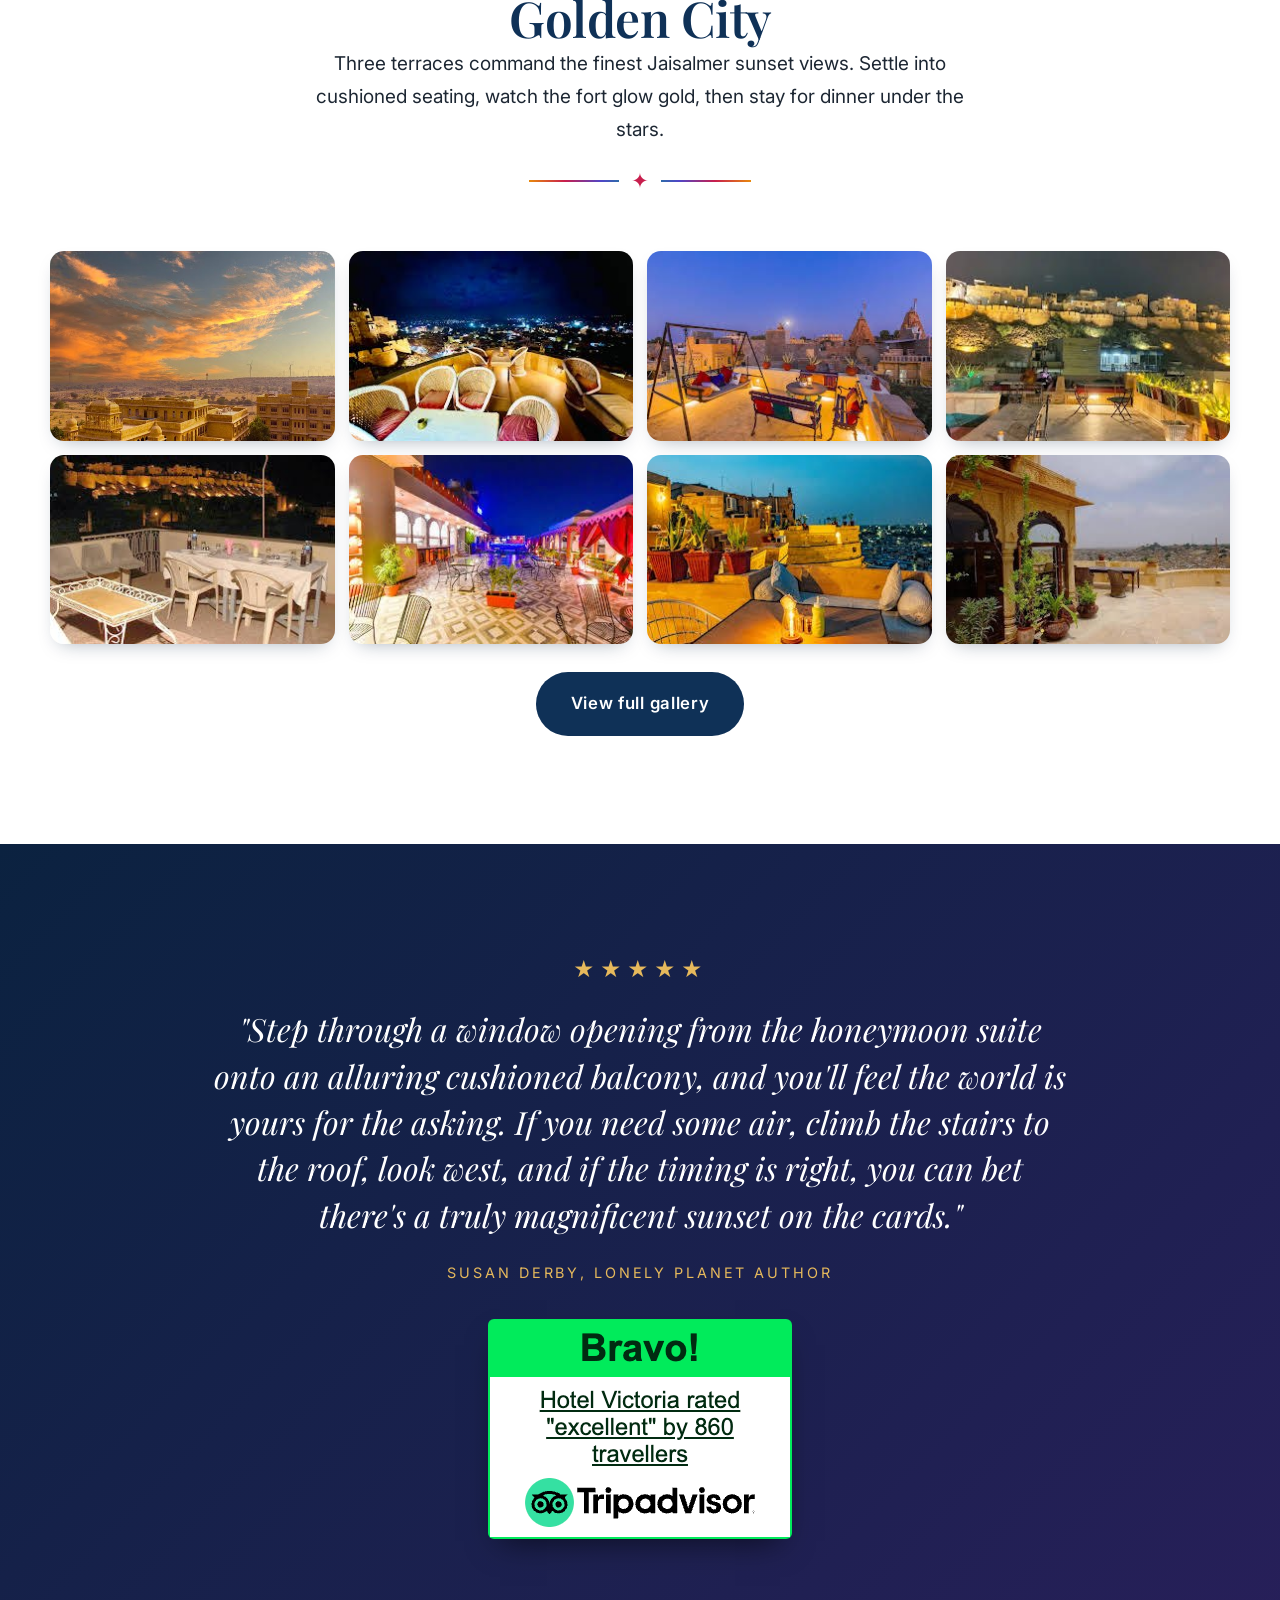
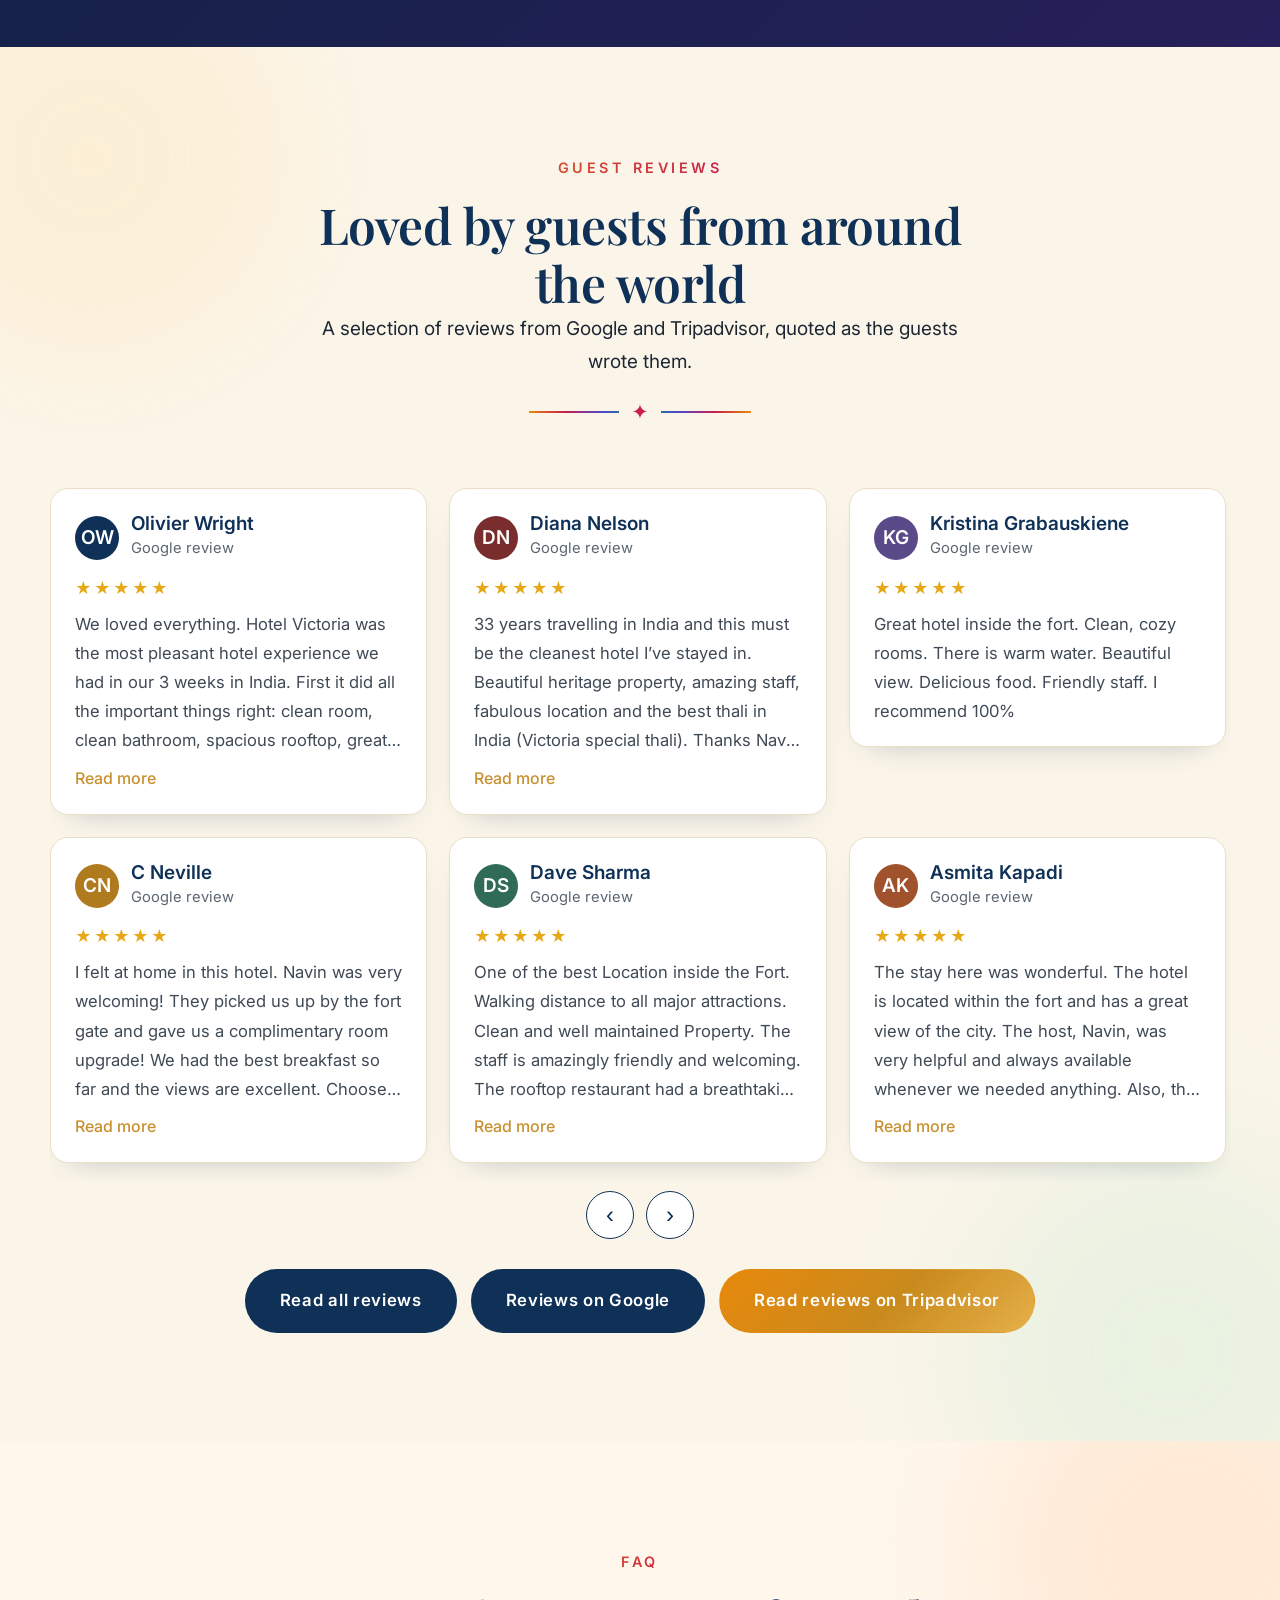
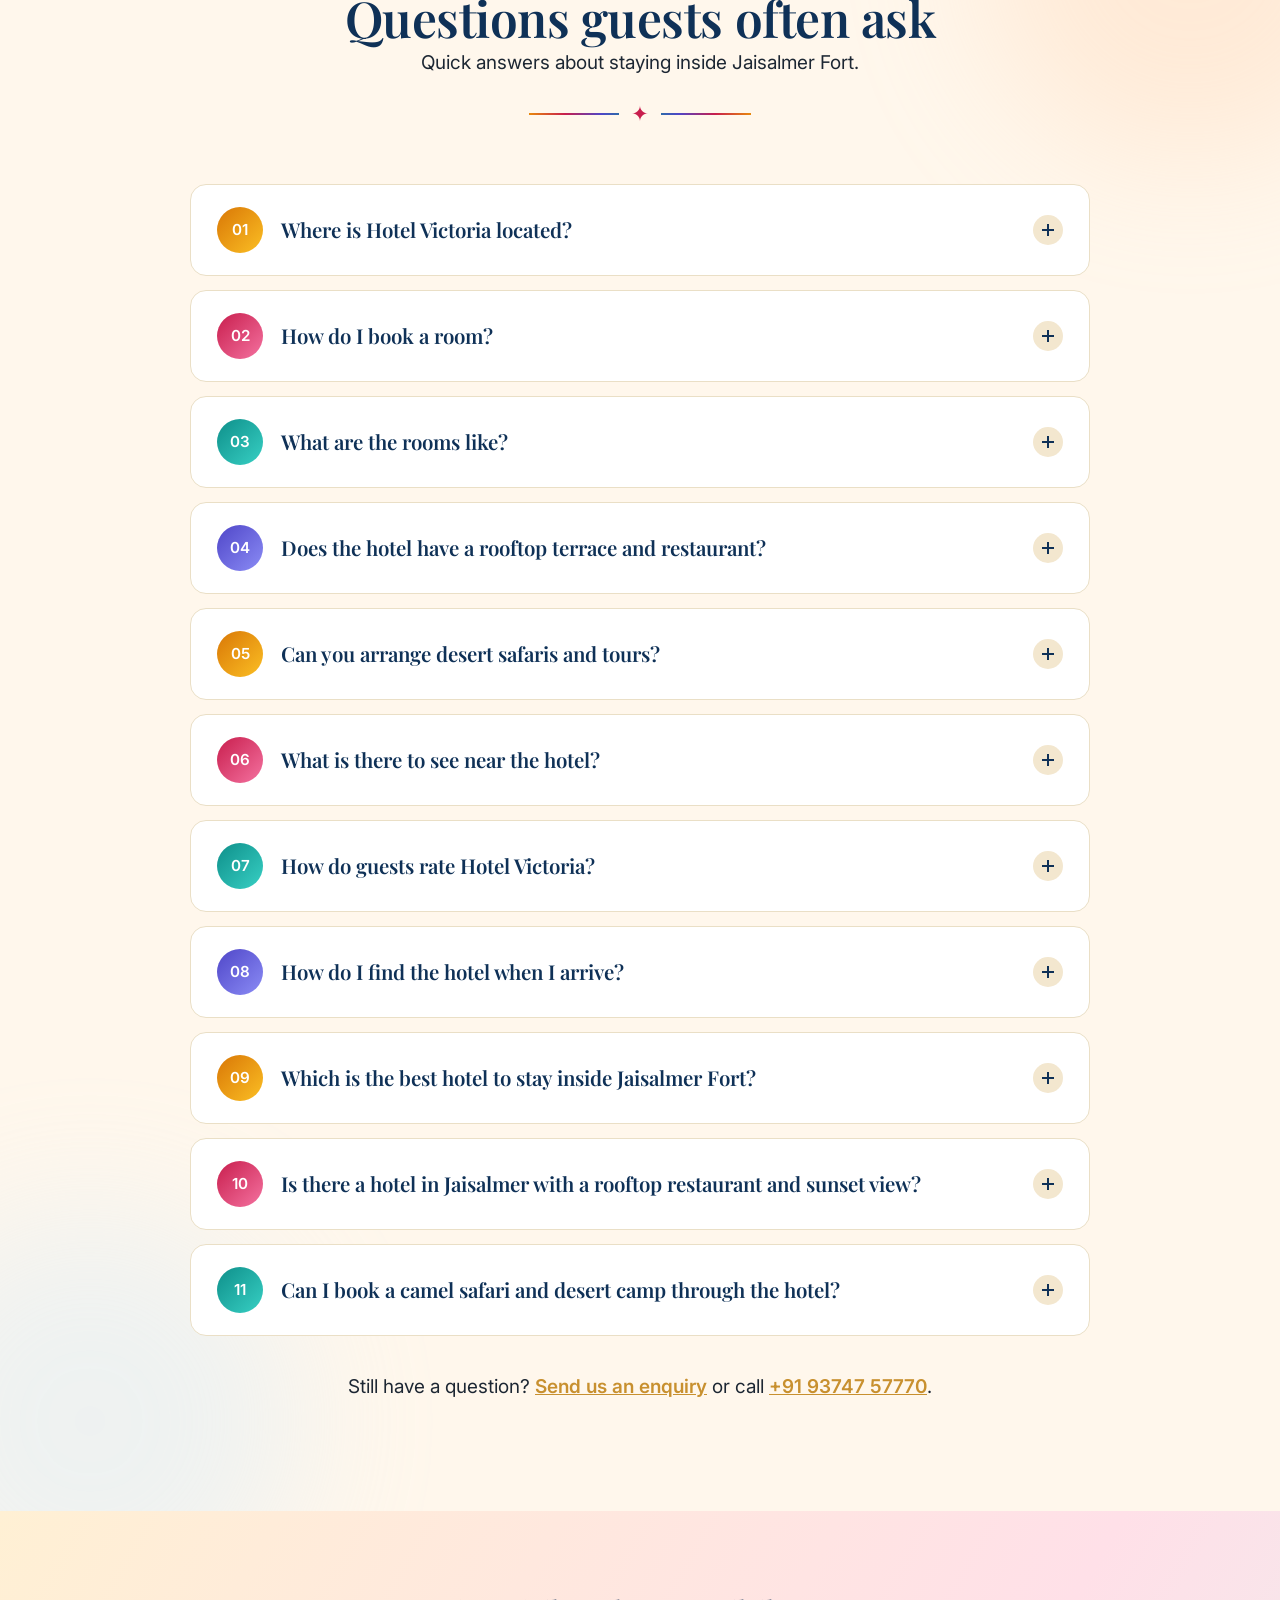
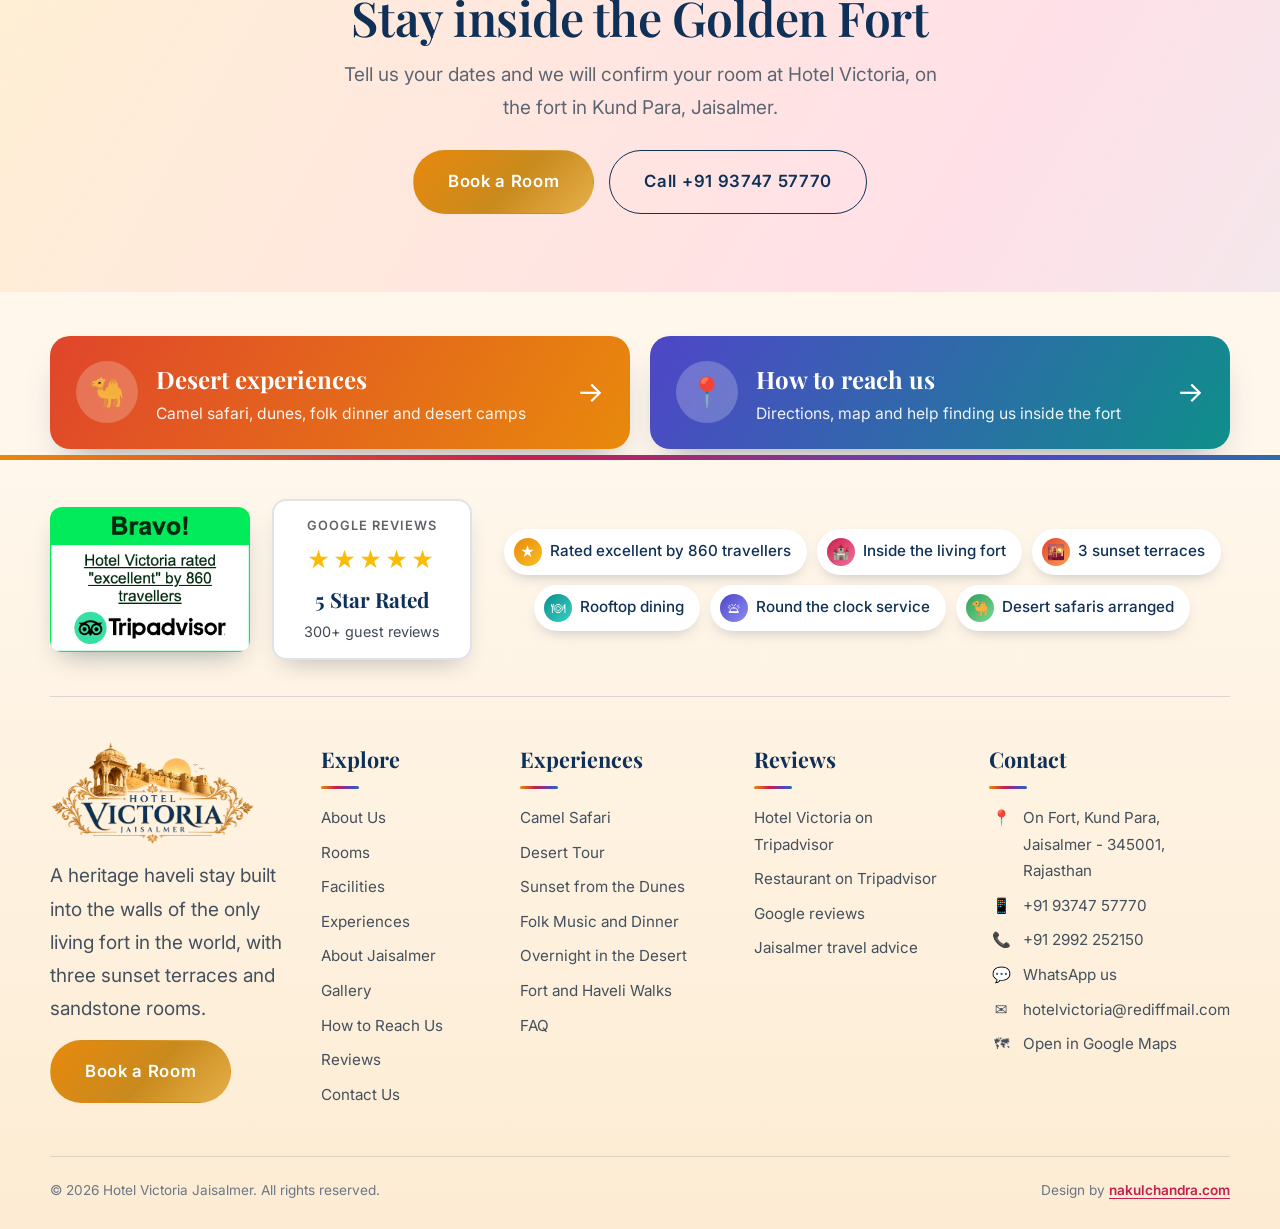
==== commit ffacdc0a: "Add Reviews page with all site reviews, link from review sections, footer and sitemap Co-Authored-By" ====
--- a/index.html
+++ b/index.html
@@ -196,7 +196,8 @@
       <div class="rv-nav"><button id="rvPrev" aria-label="Previous reviews">&#8249;</button><button id="rvNext" aria-label="Next reviews">&#8250;</button></div>
     </div>
     <div class="rv-links reveal">
-      <a class="btn btn-navy" href="https://www.google.com/travel/search?ts=CAESCgoCCAMKAggDEAAaVwo5EjcyJTB4Mzk0N2JjMjhjNTQxMzJjYjoweDk3MmE5ODlkZmJkOTMwNzI6DkhvdGVsIFZpY3RvcmlhEhoSFAoHCOoPEAsYDhIHCOoPEAsYDxgBMgIQACoHCgU6A0lOUg&qs=CAEyJkNoZ0k4dURrM3QtVHBwV1hBUm9MTDJjdk1YUnhlV04zZW5NUUFROAJCCQlyMNn7nZgql0IJCXIw2fudmCqX&utm_campaign=sharing&utm_medium=link_btn&utm_source=htls" target="_blank" rel="noopener">Read all reviews on Google</a>
+      <a class="btn btn-navy" href="reviews.html">Read all reviews</a>
+      <a class="btn btn-navy" href="https://www.google.com/travel/search?ts=CAESCgoCCAMKAggDEAAaVwo5EjcyJTB4Mzk0N2JjMjhjNTQxMzJjYjoweDk3MmE5ODlkZmJkOTMwNzI6DkhvdGVsIFZpY3RvcmlhEhoSFAoHCOoPEAsYDhIHCOoPEAsYDxgBMgIQACoHCgU6A0lOUg&qs=CAEyJkNoZ0k4dURrM3QtVHBwV1hBUm9MTDJjdk1YUnhlV04zZW5NUUFROAJCCQlyMNn7nZgql0IJCXIw2fudmCqX&utm_campaign=sharing&utm_medium=link_btn&utm_source=htls" target="_blank" rel="noopener">Reviews on Google</a>
       <a class="btn btn-gold" href="https://www.tripadvisor.in/Hotel_Review-g297667-d646484-Reviews-Hotel_Victoria-Jaisalmer_Jaisalmer_District_Rajasthan.html" target="_blank" rel="noopener">Read reviews on Tripadvisor</a>
     </div>
   </div>
@@ -239,7 +240,7 @@
       <div>
         <h4>Explore</h4>
         <ul>
-          <li><a href="about-us.html">About Us</a></li><li><a href="rooms.html">Rooms</a></li><li><a href="facilities.html">Facilities</a></li><li><a href="experiences.html">Experiences</a></li><li><a href="about-jaisalmer.html">About Jaisalmer</a></li><li><a href="gallery.html">Gallery</a></li><li><a href="how-to-reach.html">How to Reach Us</a></li><li><a href="contact-us.html">Contact Us</a></li>
+          <li><a href="about-us.html">About Us</a></li><li><a href="rooms.html">Rooms</a></li><li><a href="facilities.html">Facilities</a></li><li><a href="experiences.html">Experiences</a></li><li><a href="about-jaisalmer.html">About Jaisalmer</a></li><li><a href="gallery.html">Gallery</a></li><li><a href="how-to-reach.html">How to Reach Us</a></li><li><a href="reviews.html">Reviews</a></li><li><a href="contact-us.html">Contact Us</a></li>
         </ul>
       </div>
       <div>
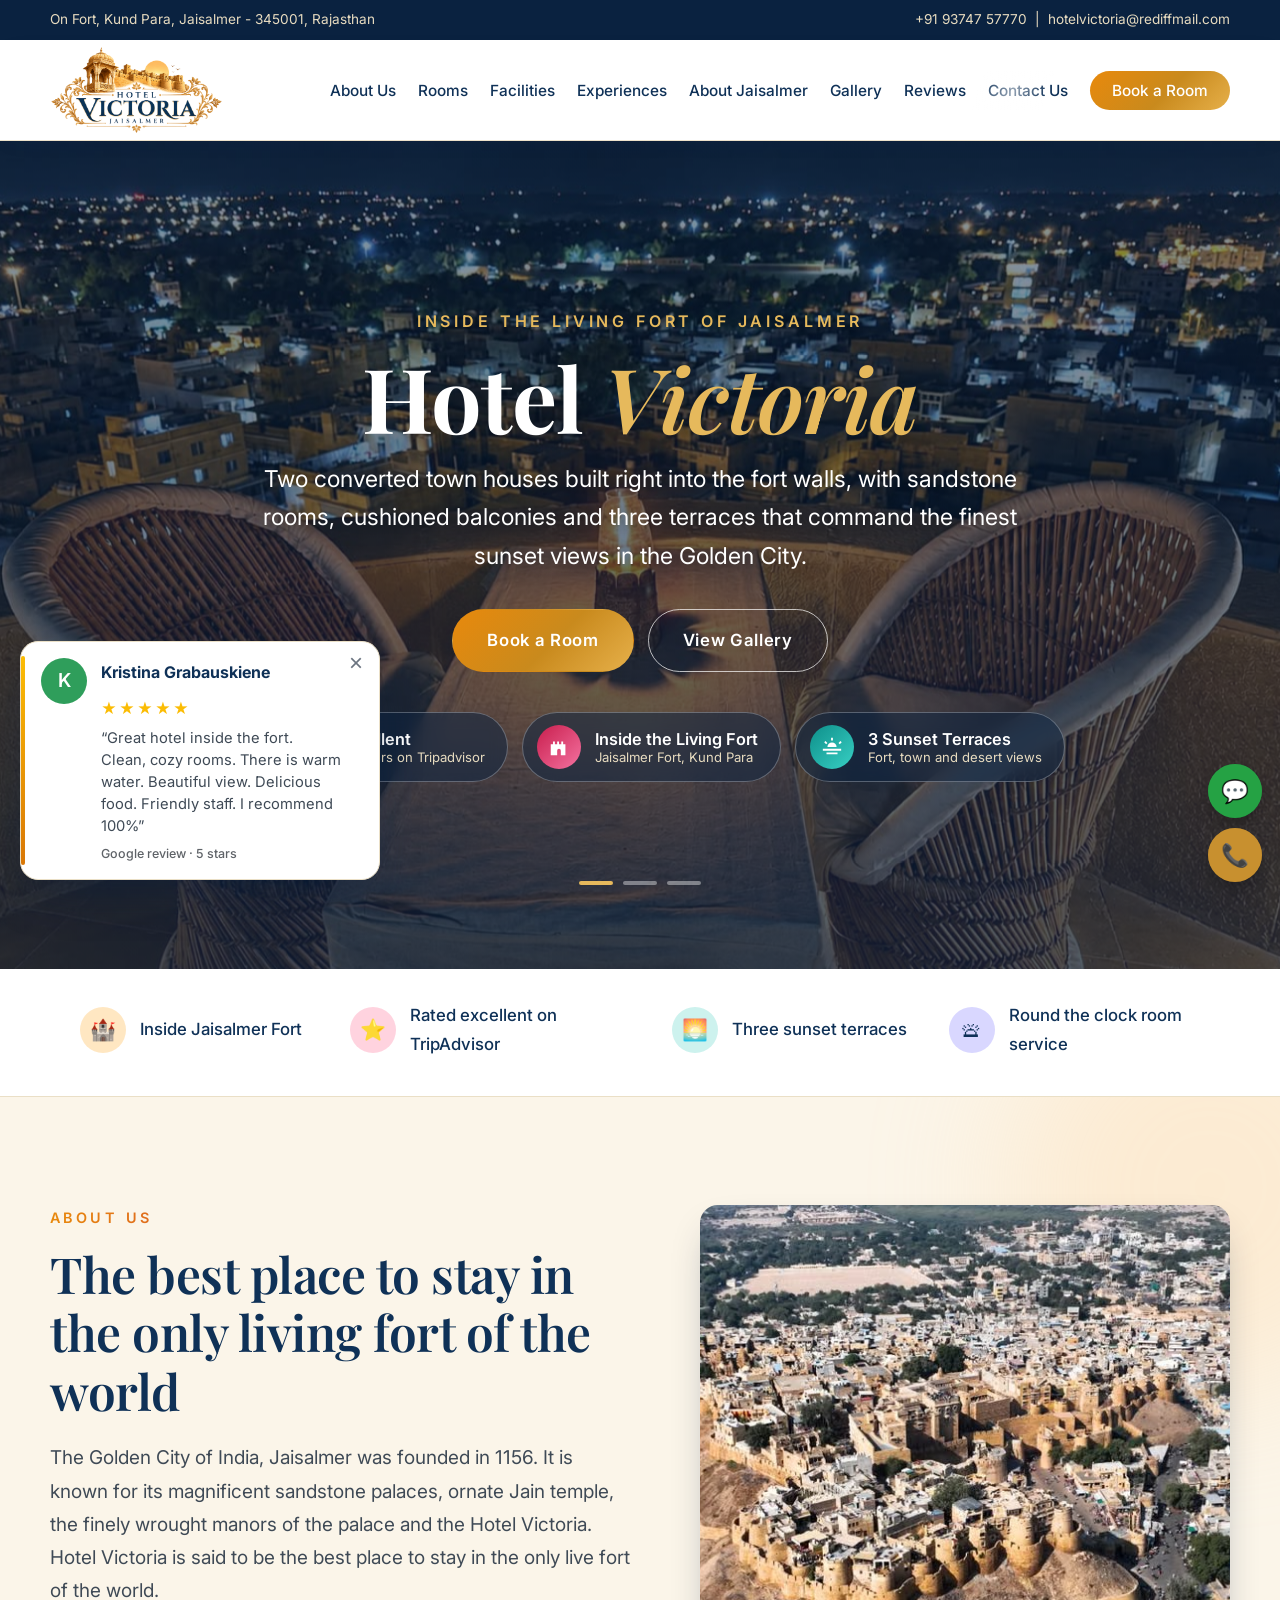
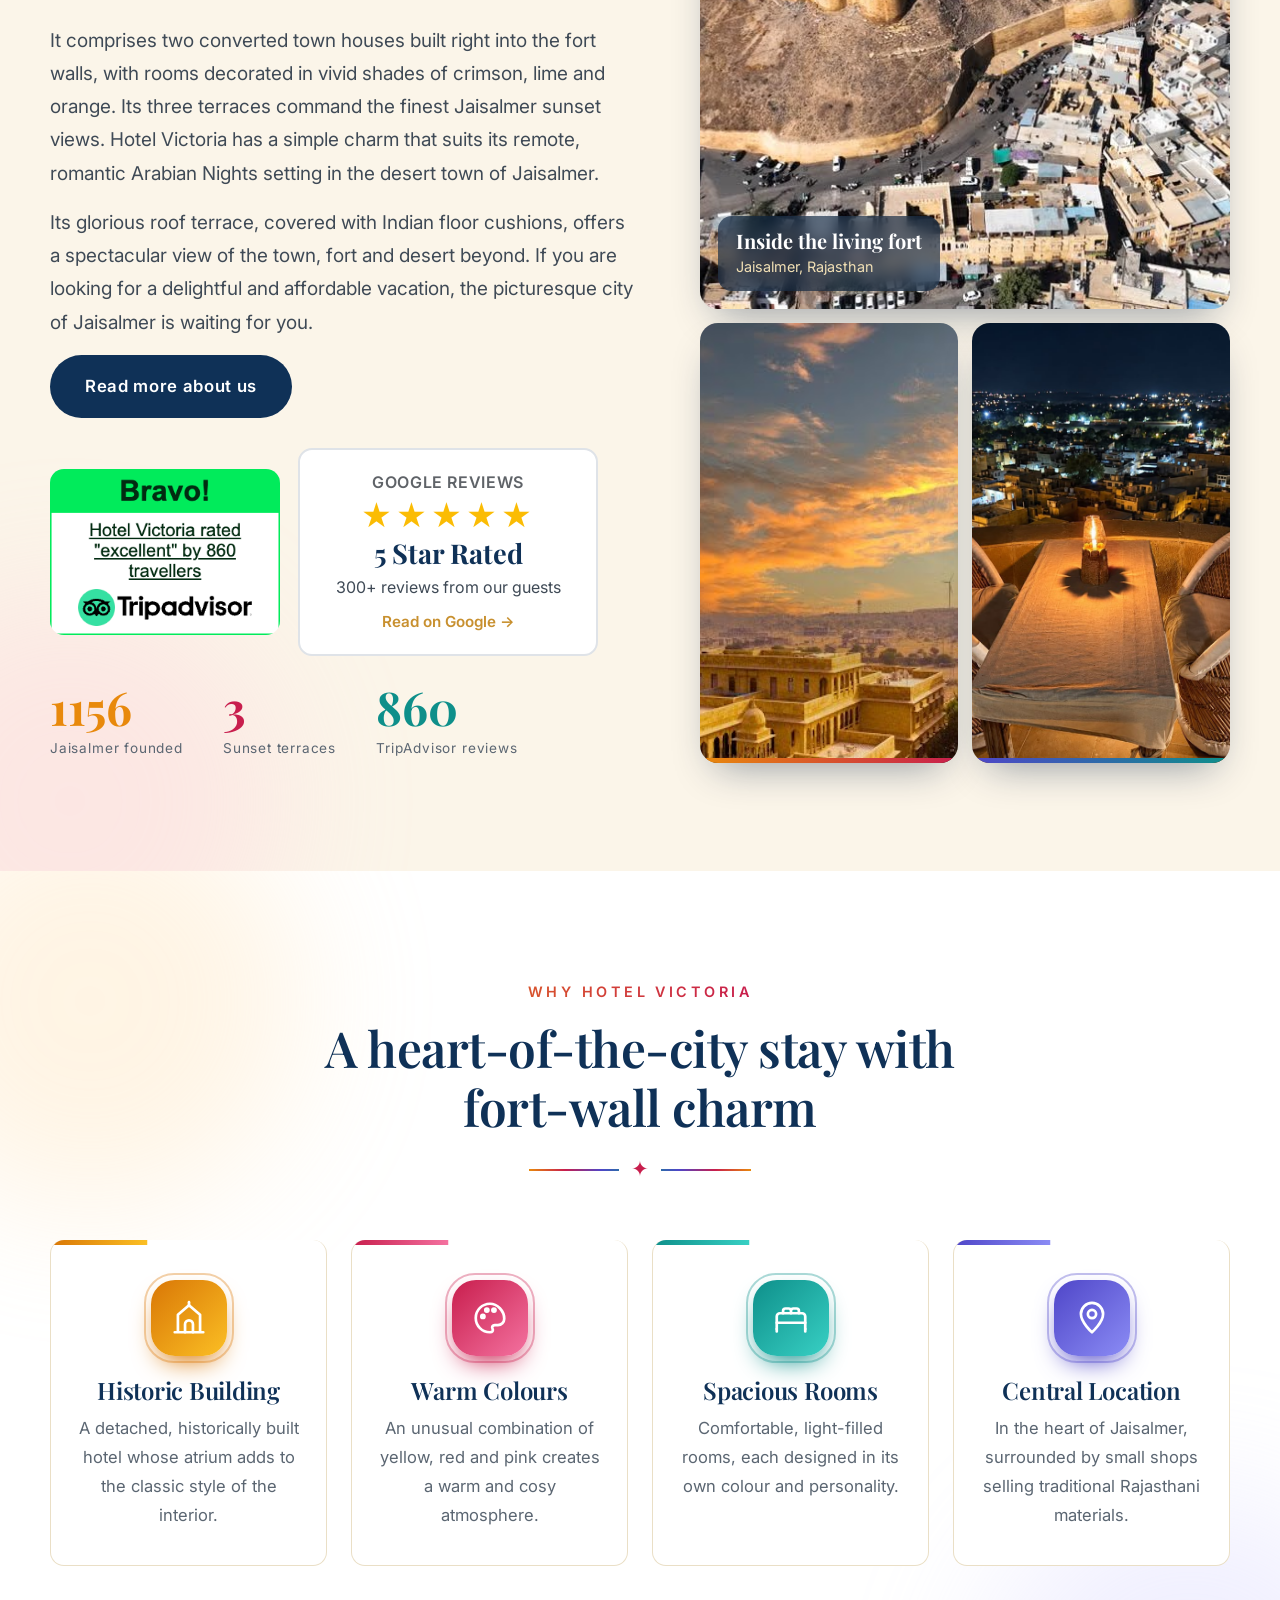
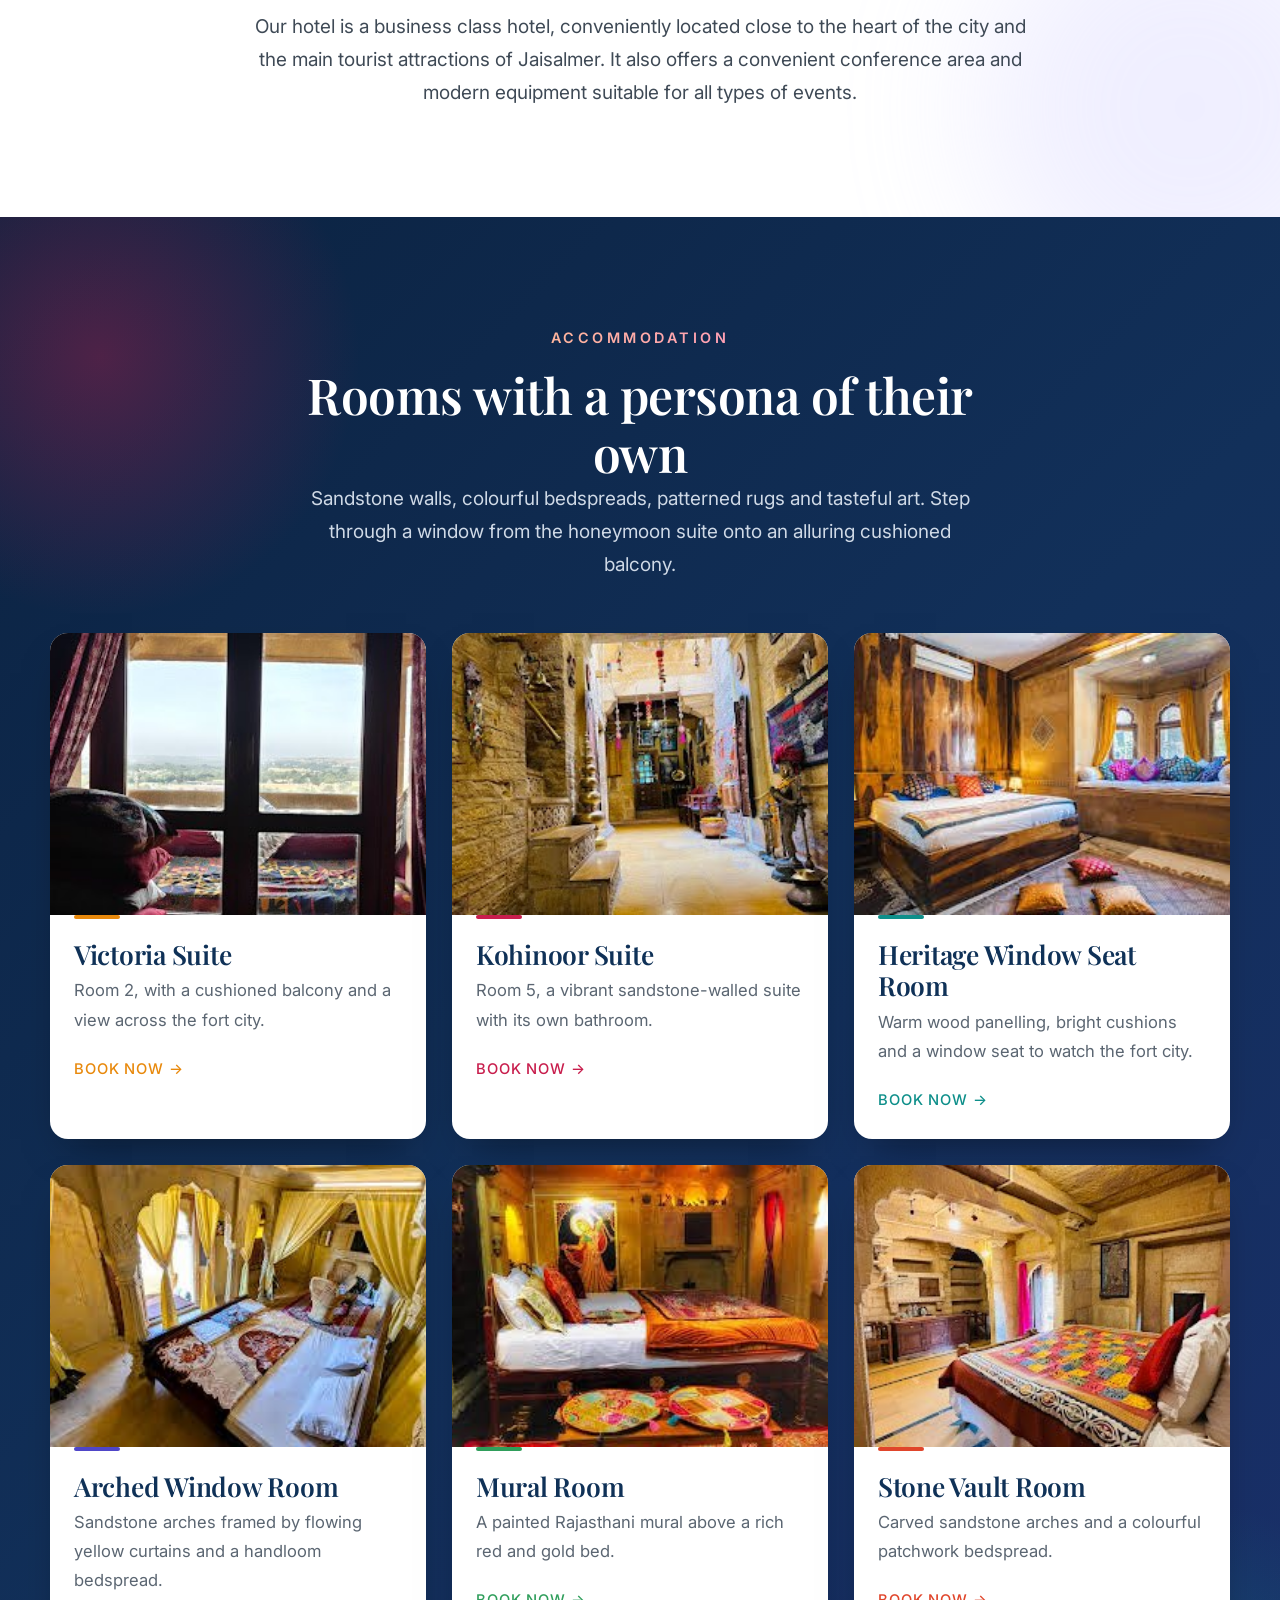
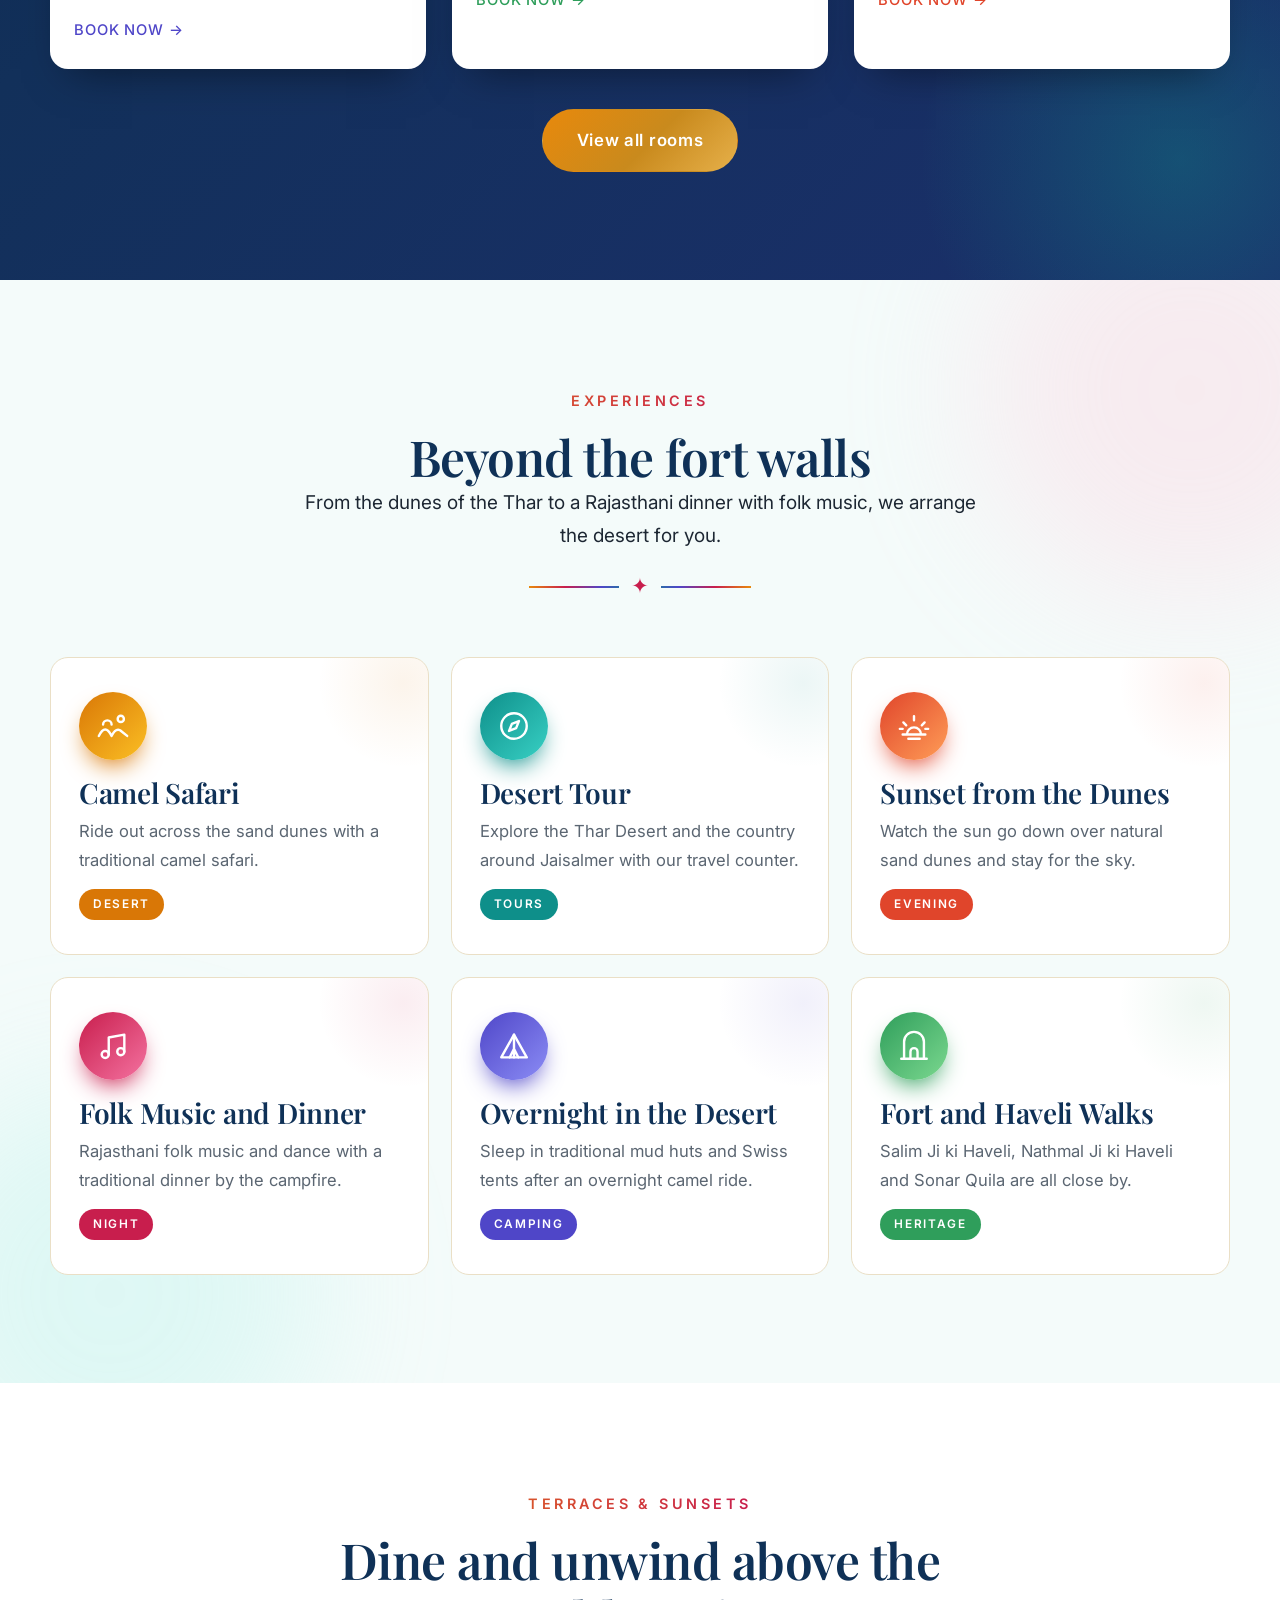
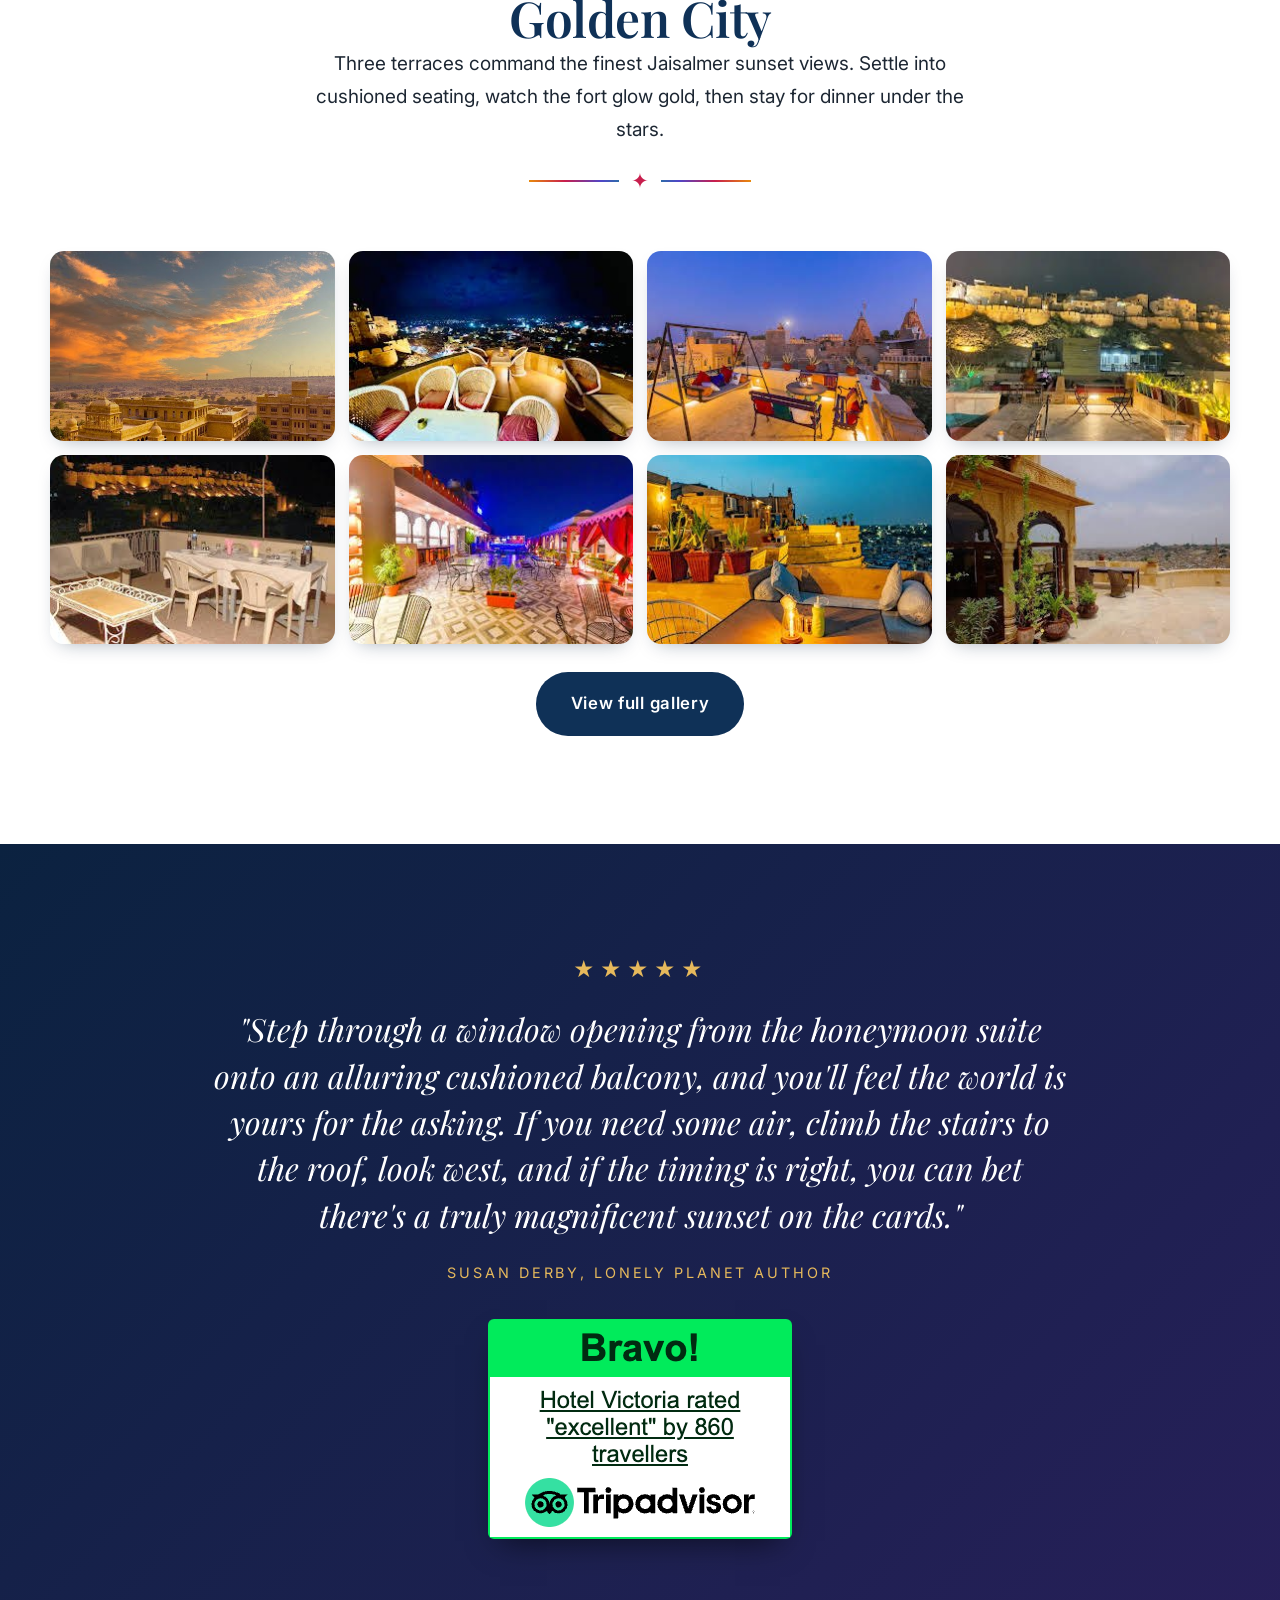
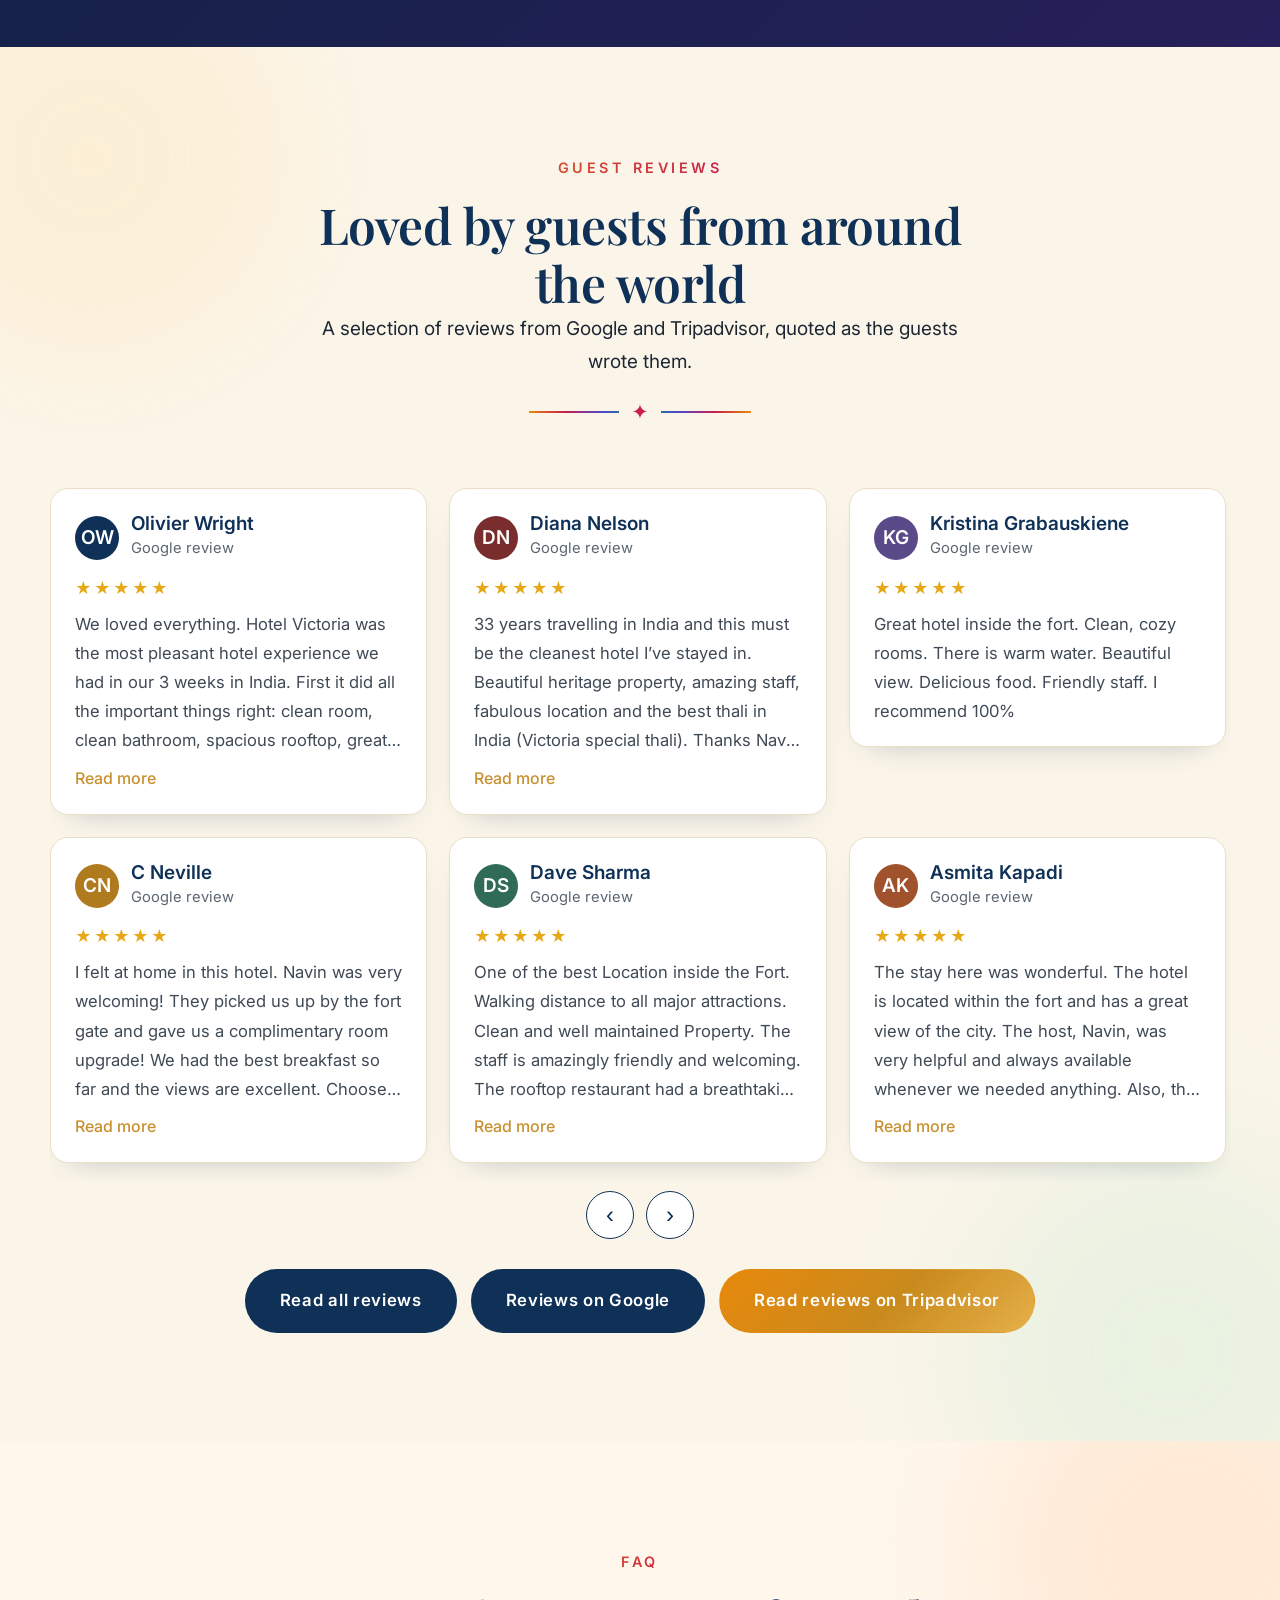
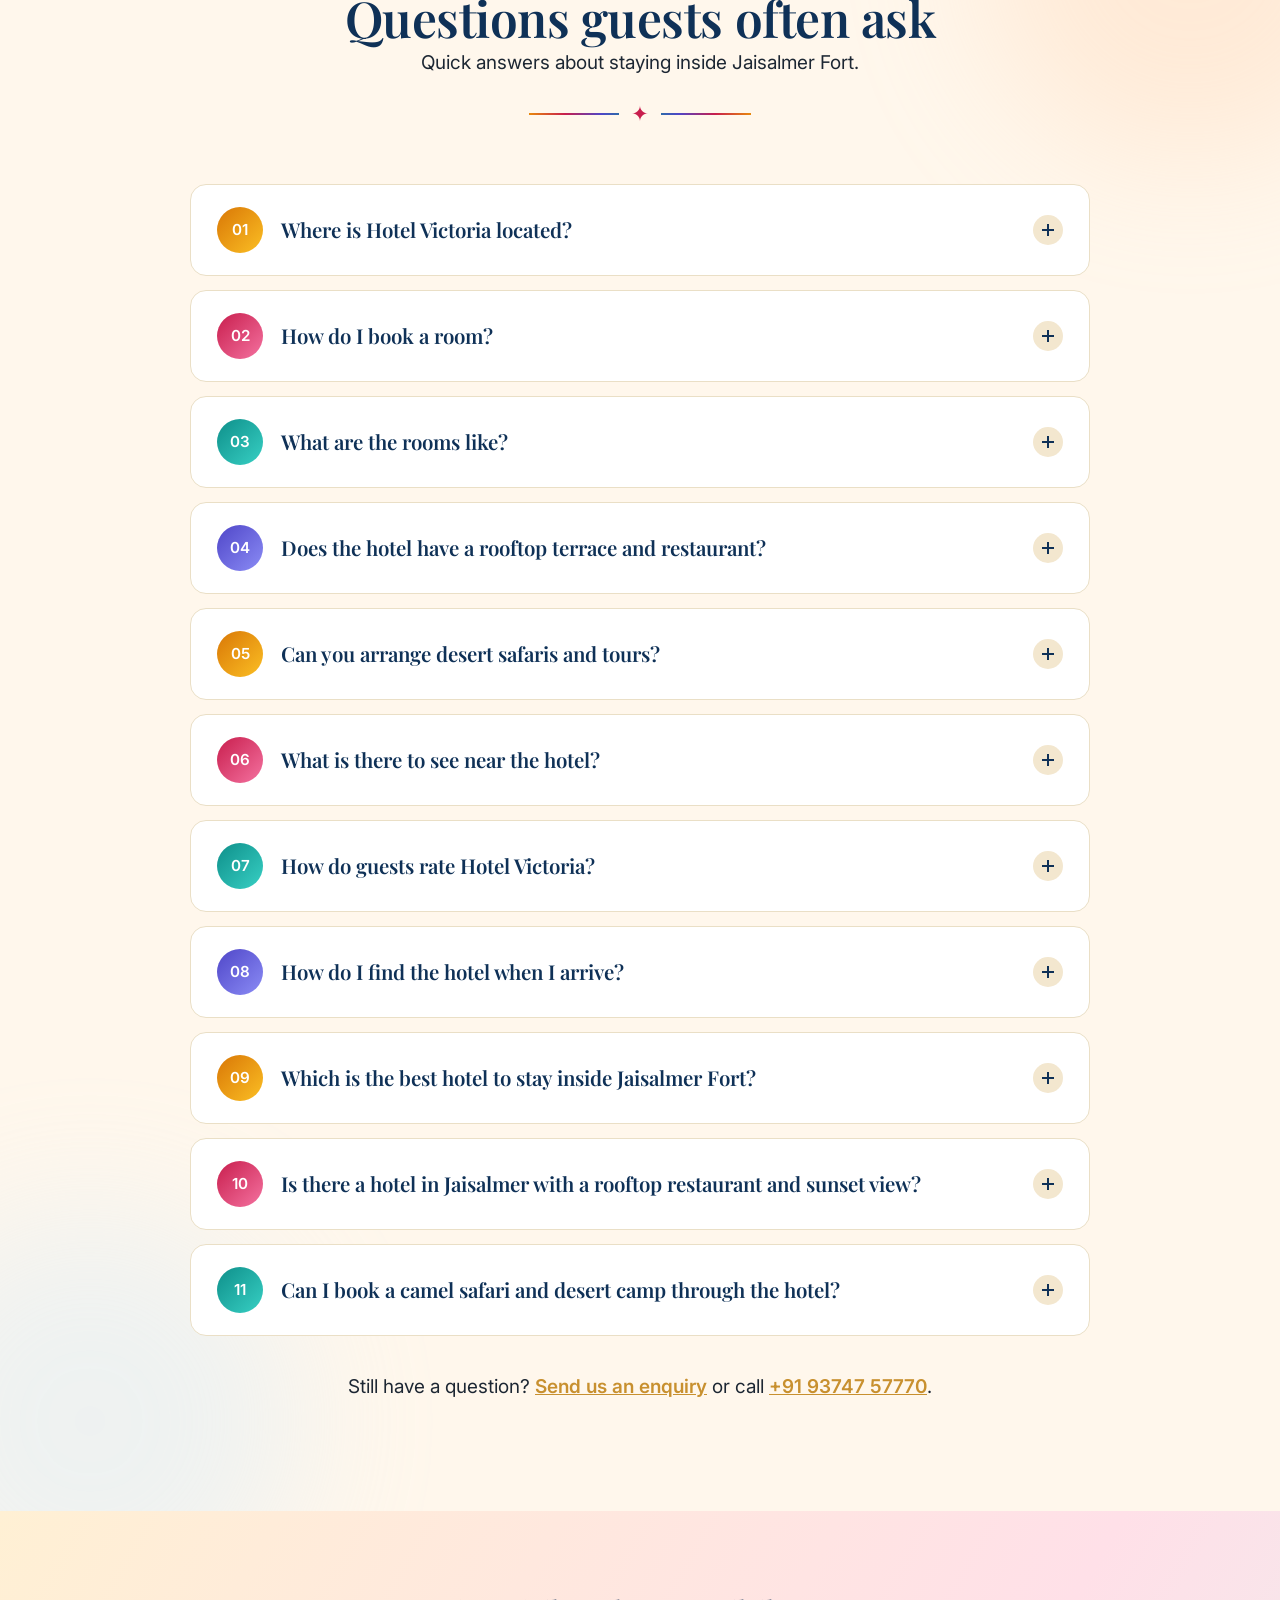
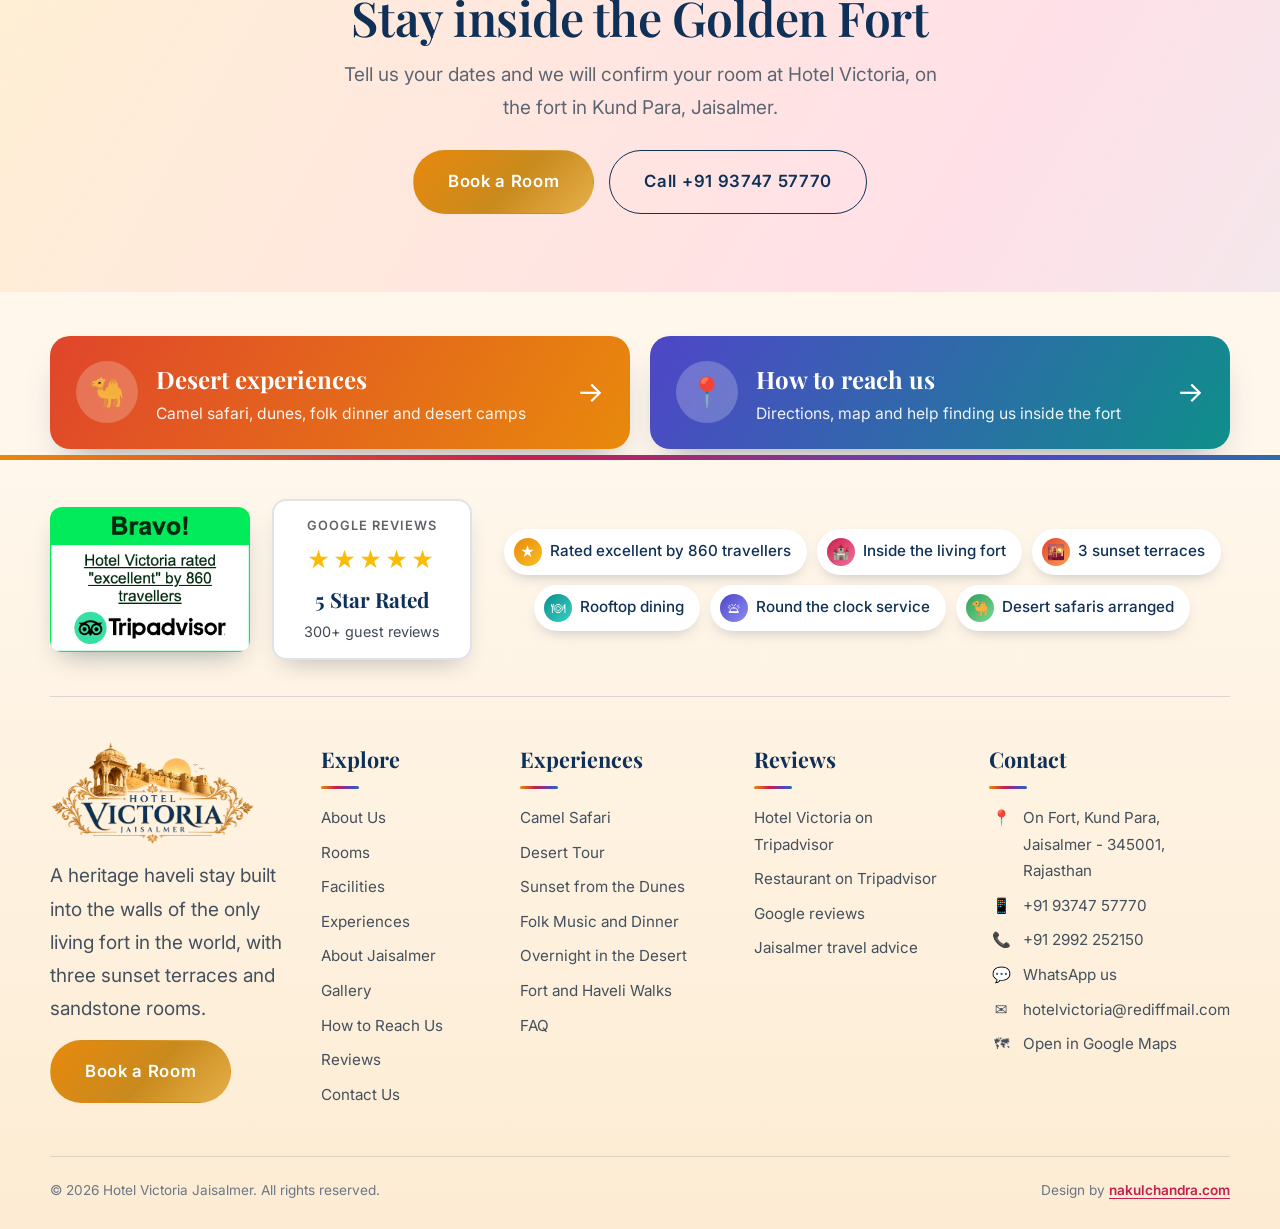
==== commit 3bceba8b: "Add Reviews to main menu Co-Authored-By: Claude Sonnet 5.5 <noreply@anthropic.com> Claude-Session: h" ====
--- a/index.html
+++ b/index.html
@@ -33,7 +33,7 @@
     <a class="brand" href="index.html" aria-label="Hotel Victoria Jaisalmer home"><img src="assets/images/logo.png" alt="Hotel Victoria Jaisalmer logo"></a>
     <button class="burger" aria-label="Toggle menu" aria-expanded="false"><span></span><span></span><span></span></button>
     <nav class="main" id="nav">
-      <ul><li><a href="about-us.html">About Us</a></li><li><a href="rooms.html">Rooms</a></li><li><a href="facilities.html">Facilities</a></li><li><a href="experiences.html">Experiences</a></li><li><a href="about-jaisalmer.html">About Jaisalmer</a></li><li><a href="gallery.html">Gallery</a></li><li><a href="contact-us.html">Contact Us</a></li><li><a class="nav-cta" href="https://hotels.eglobe-solutions.com/hotelvictoriajaisalmer/booking/hotels/hotel-victoria-jaisalmer-jaisalmer?checkIn=26-OCT-2026&nights=1#bookingsteps" target="_blank" rel="noopener">Book a Room</a></li></ul>
+      <ul><li><a href="about-us.html">About Us</a></li><li><a href="rooms.html">Rooms</a></li><li><a href="facilities.html">Facilities</a></li><li><a href="experiences.html">Experiences</a></li><li><a href="about-jaisalmer.html">About Jaisalmer</a></li><li><a href="gallery.html">Gallery</a></li><li><a href="reviews.html">Reviews</a></li><li><a href="contact-us.html">Contact Us</a></li><li><a class="nav-cta" href="https://hotels.eglobe-solutions.com/hotelvictoriajaisalmer/booking/hotels/hotel-victoria-jaisalmer-jaisalmer?checkIn=26-OCT-2026&nights=1#bookingsteps" target="_blank" rel="noopener">Book a Room</a></li></ul>
     </nav>
   </div>
 </header>
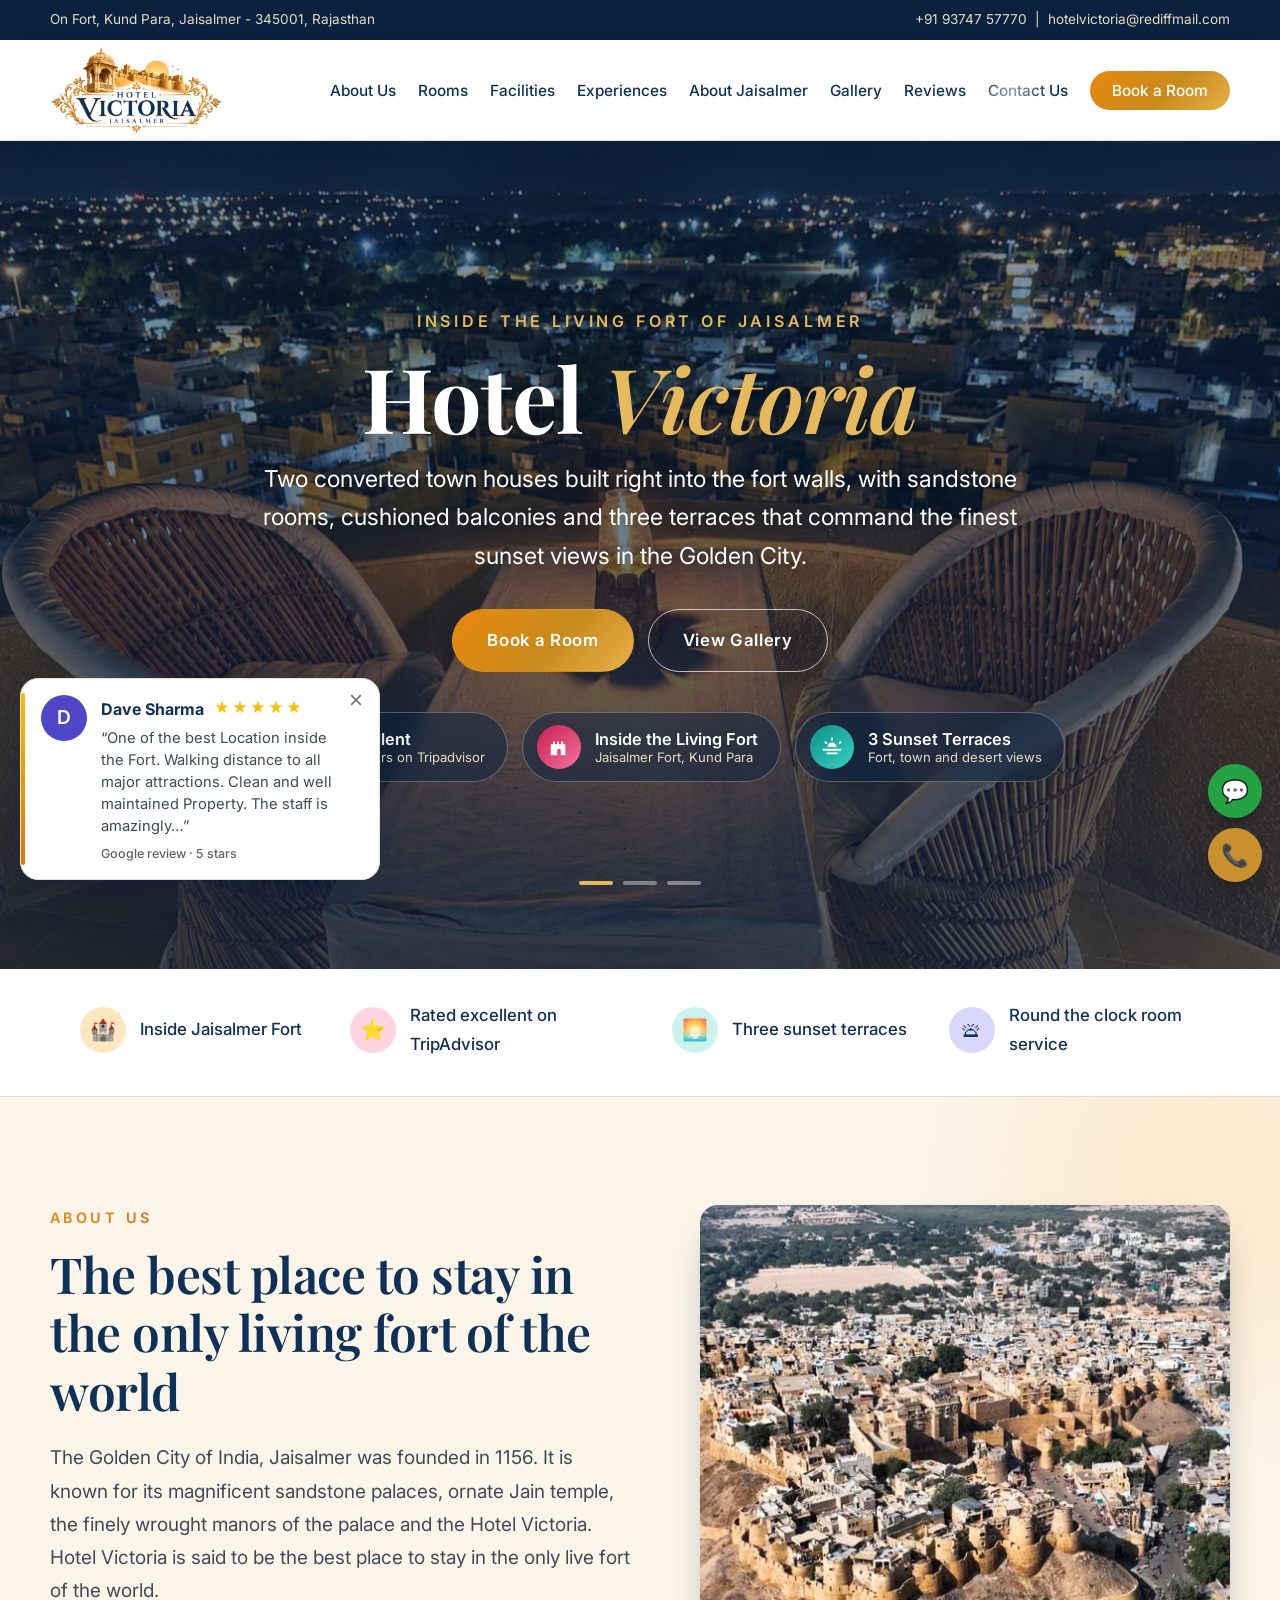
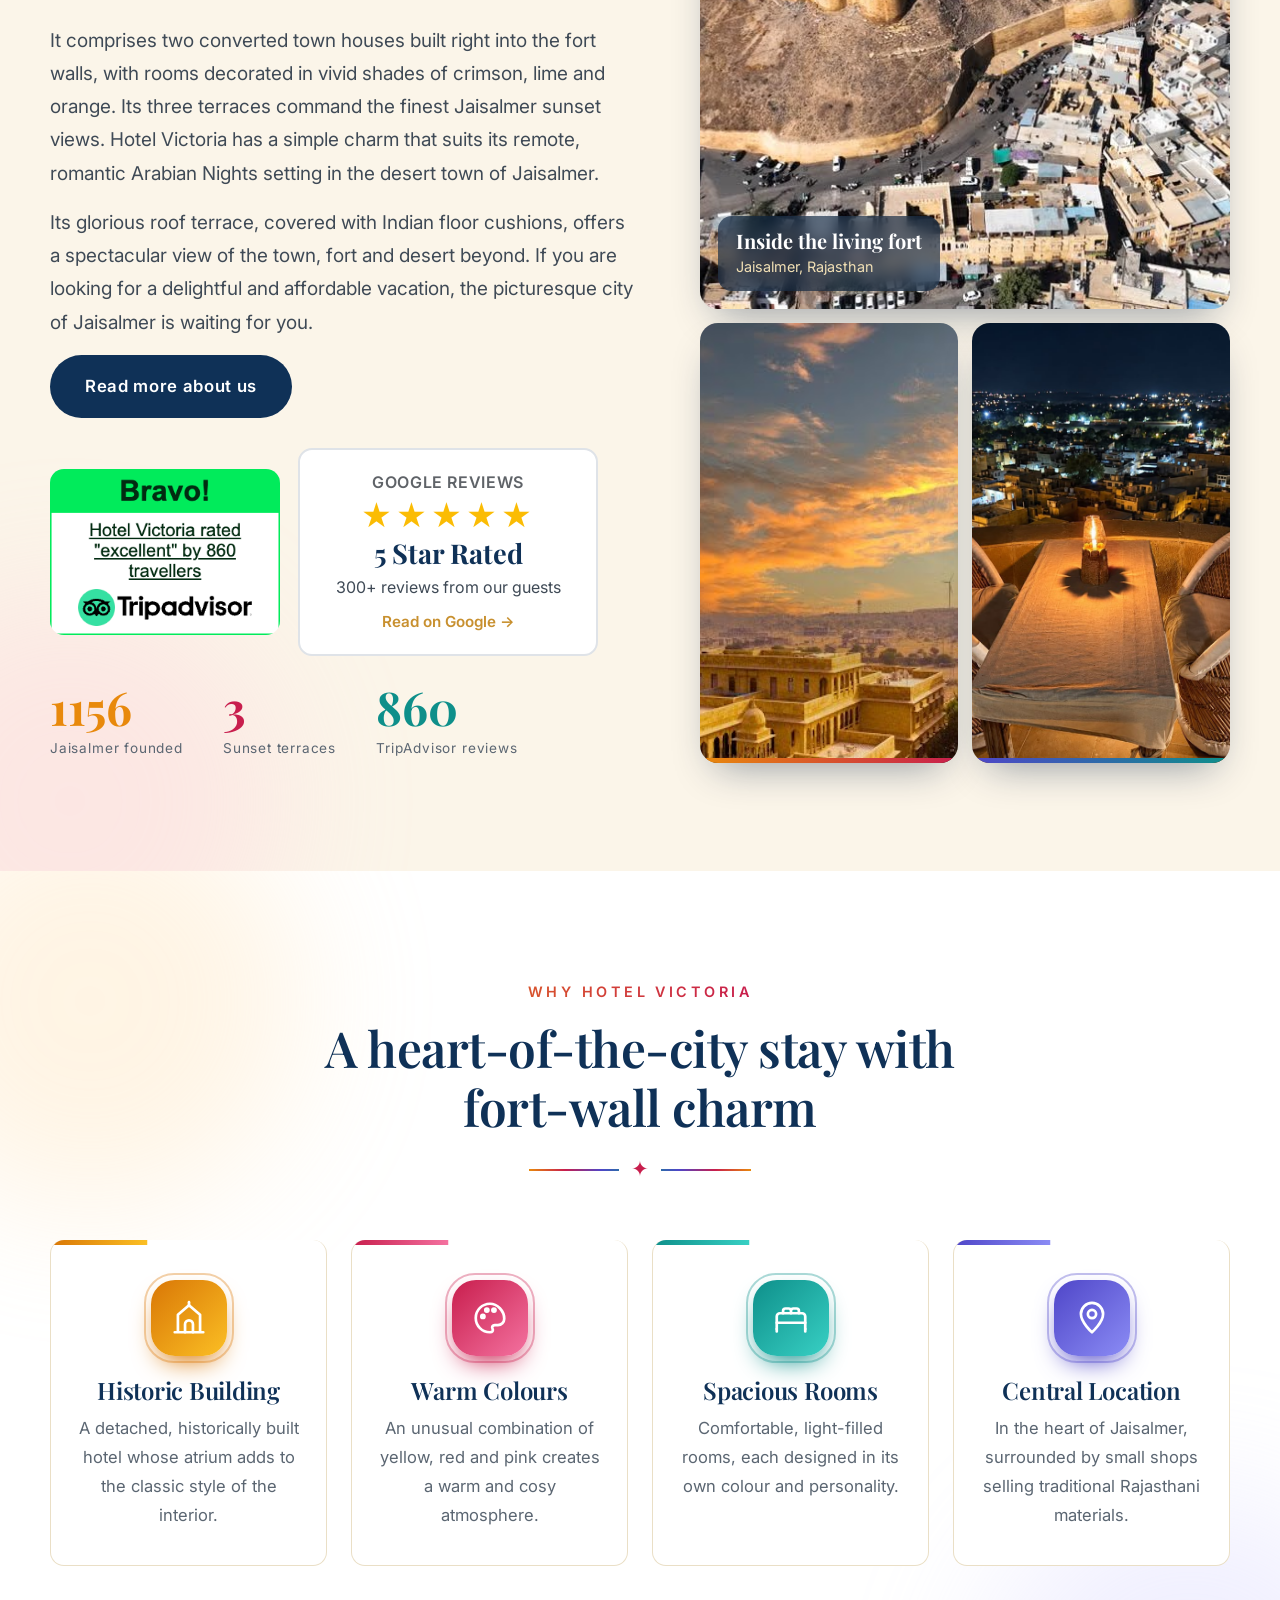
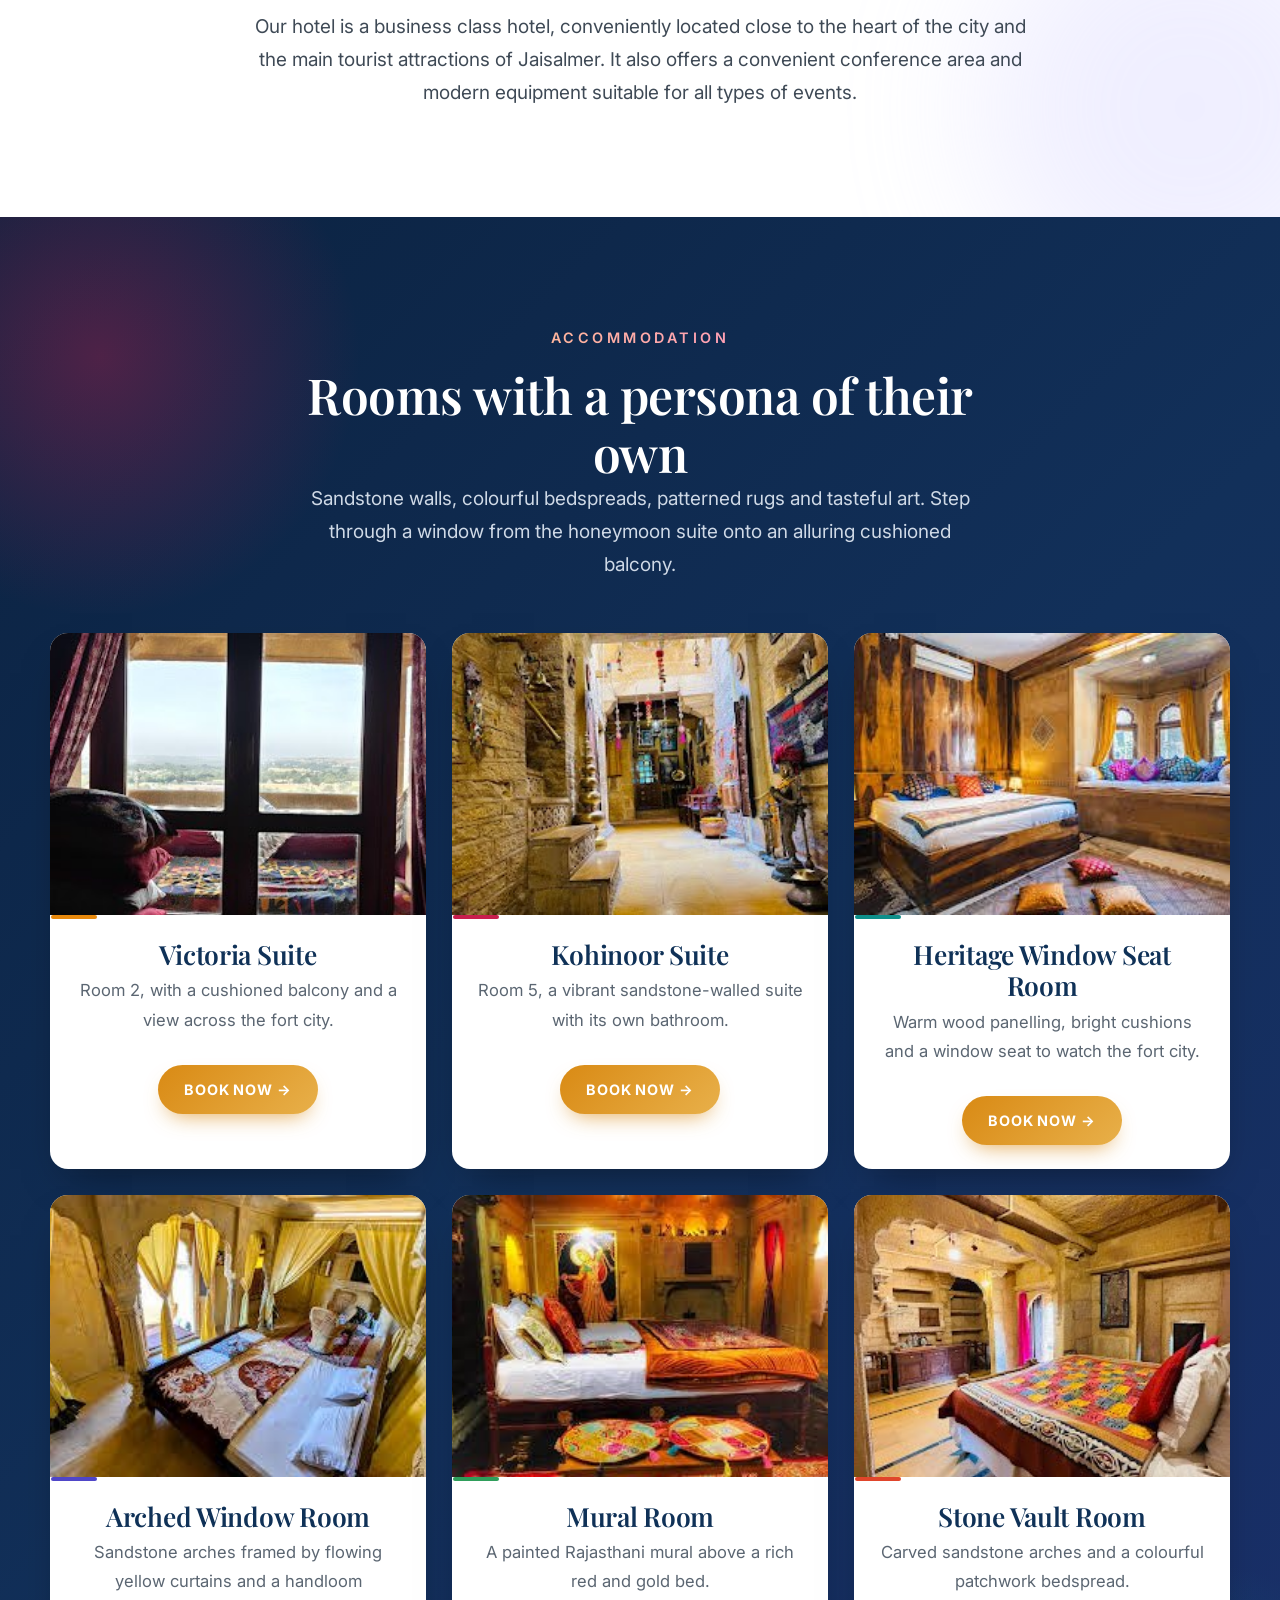
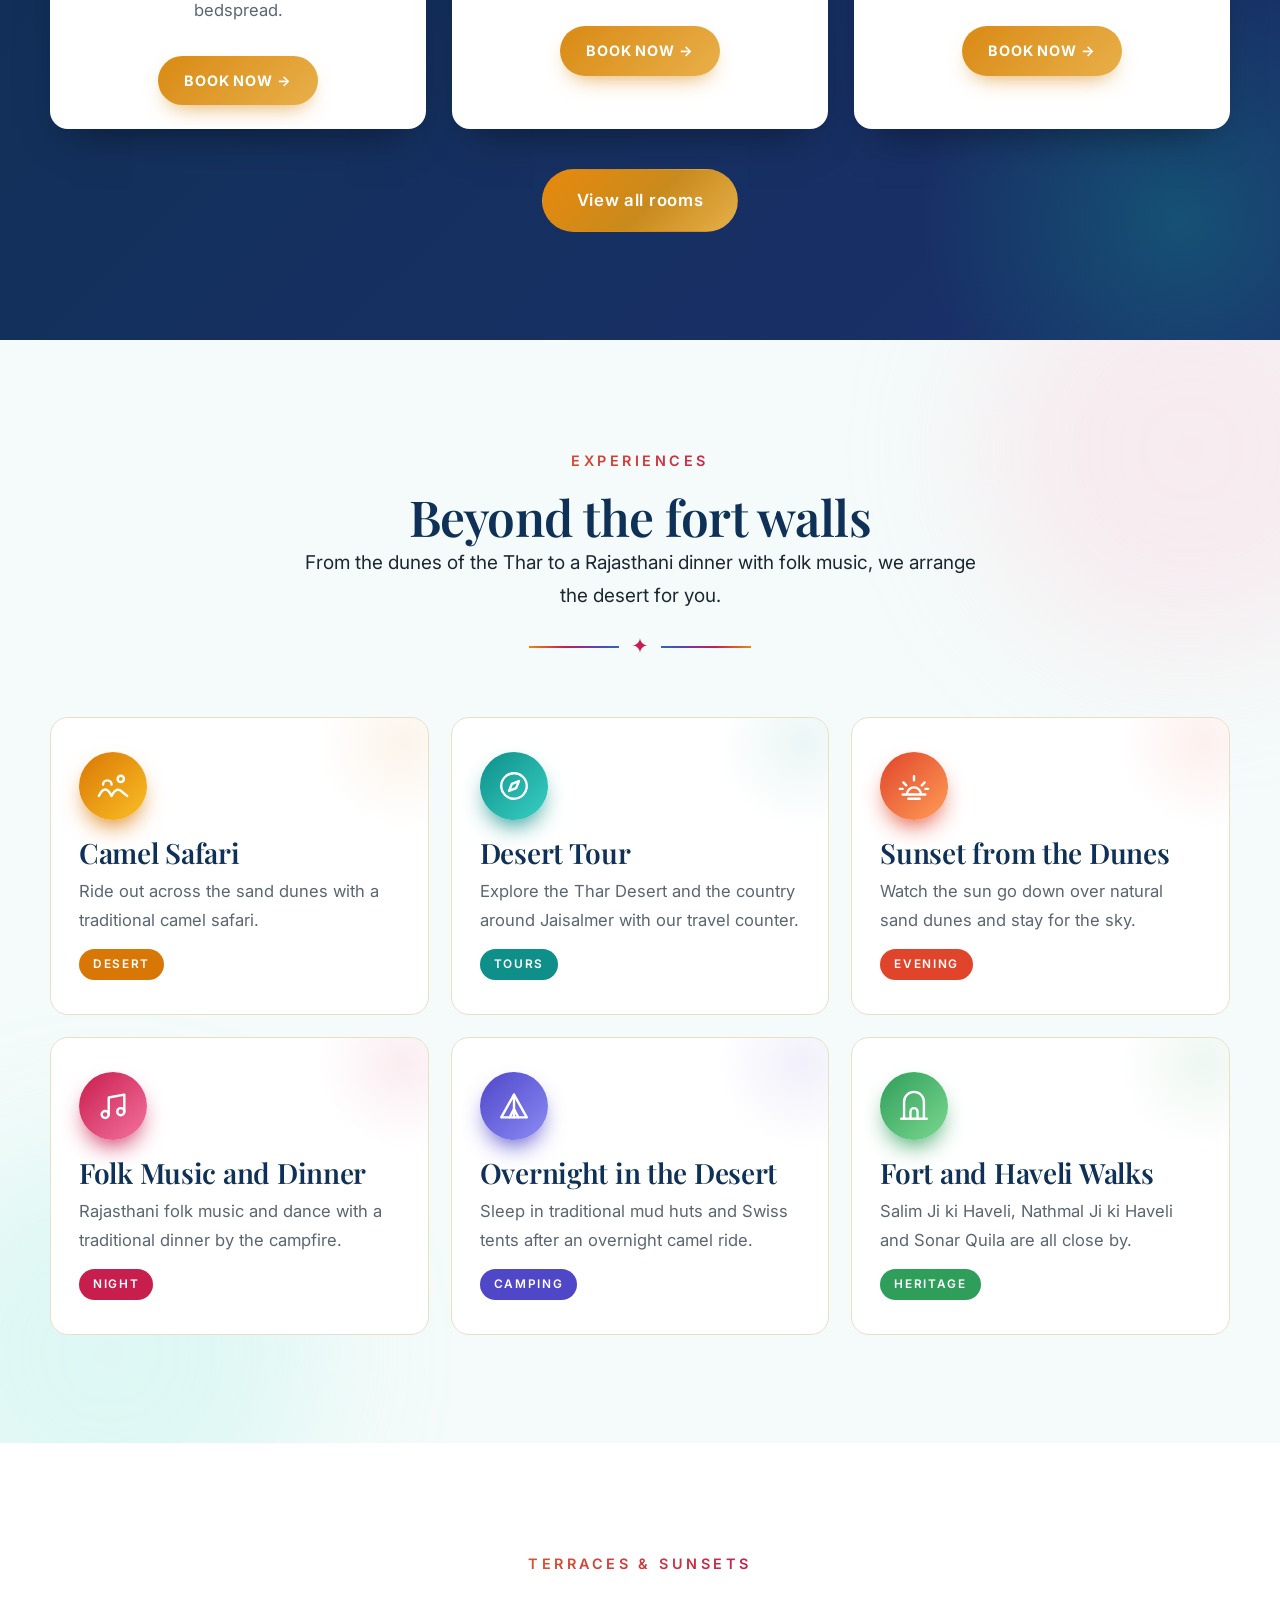
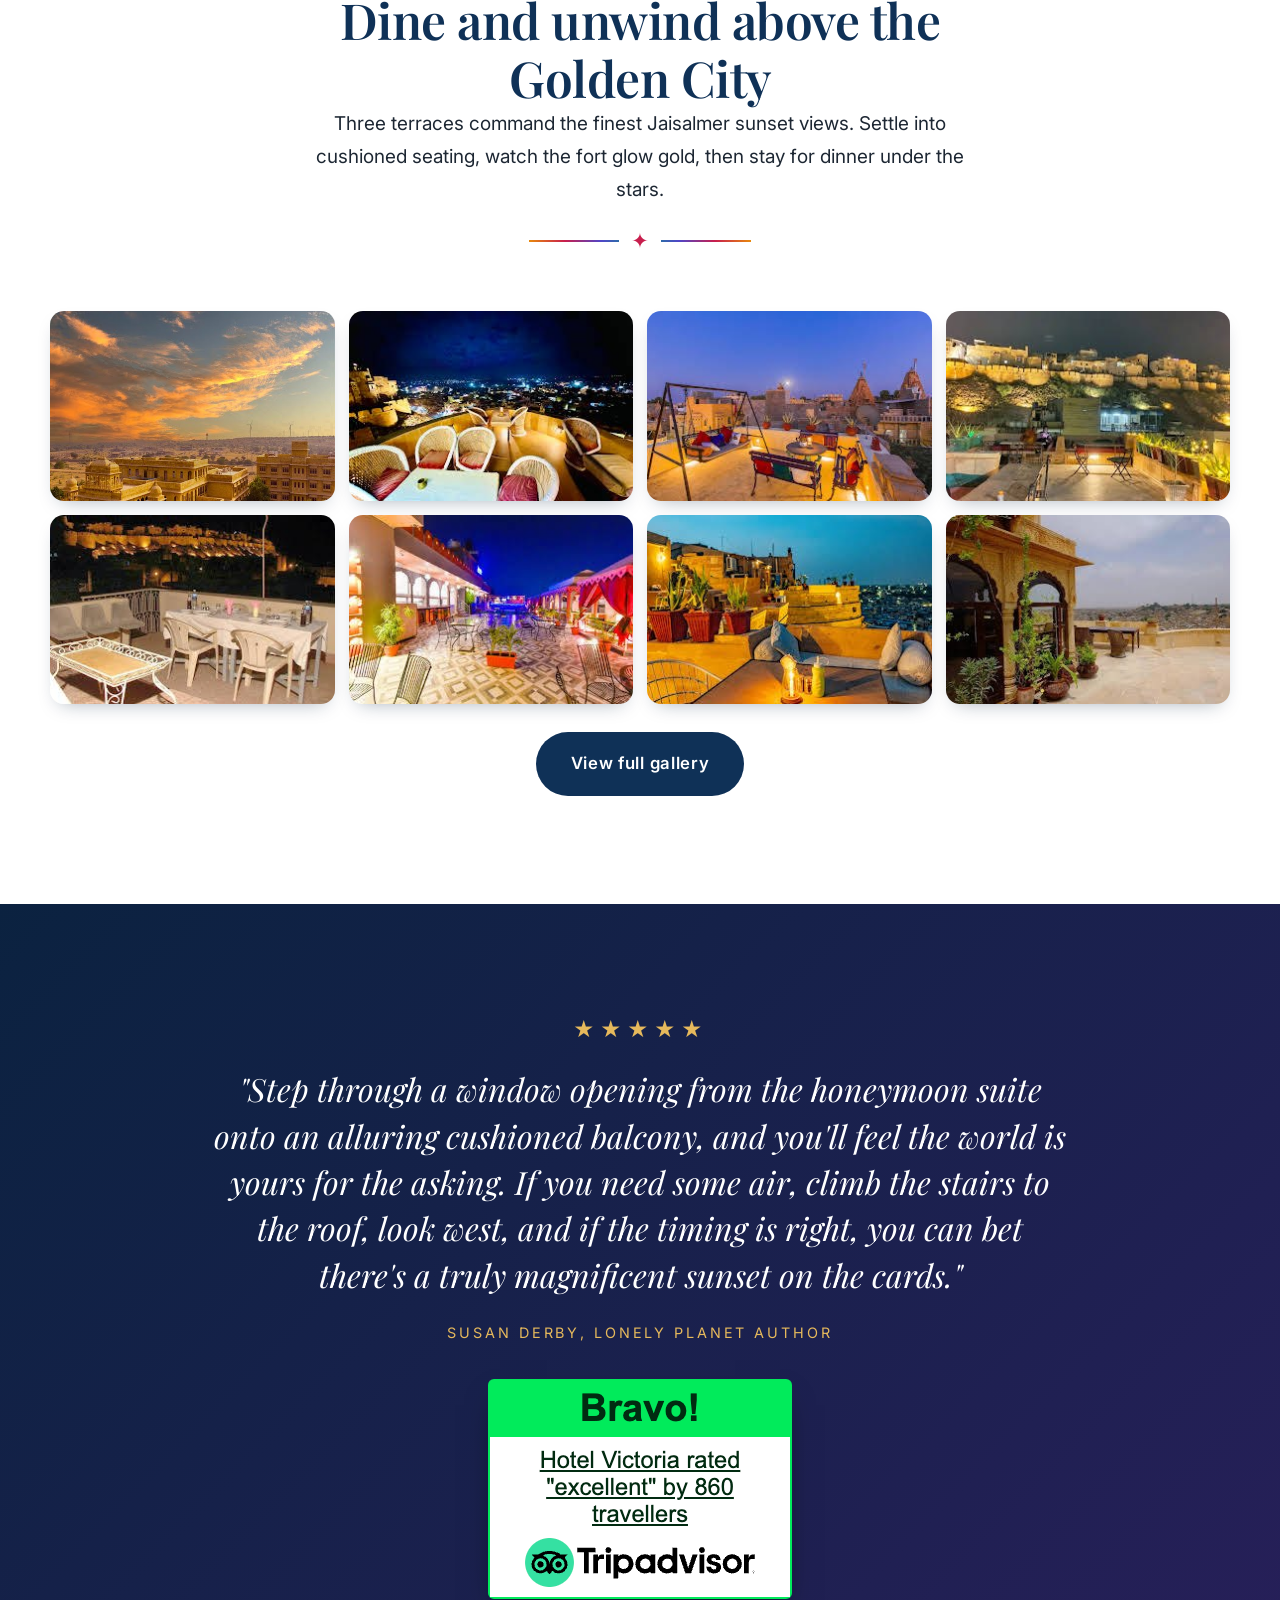
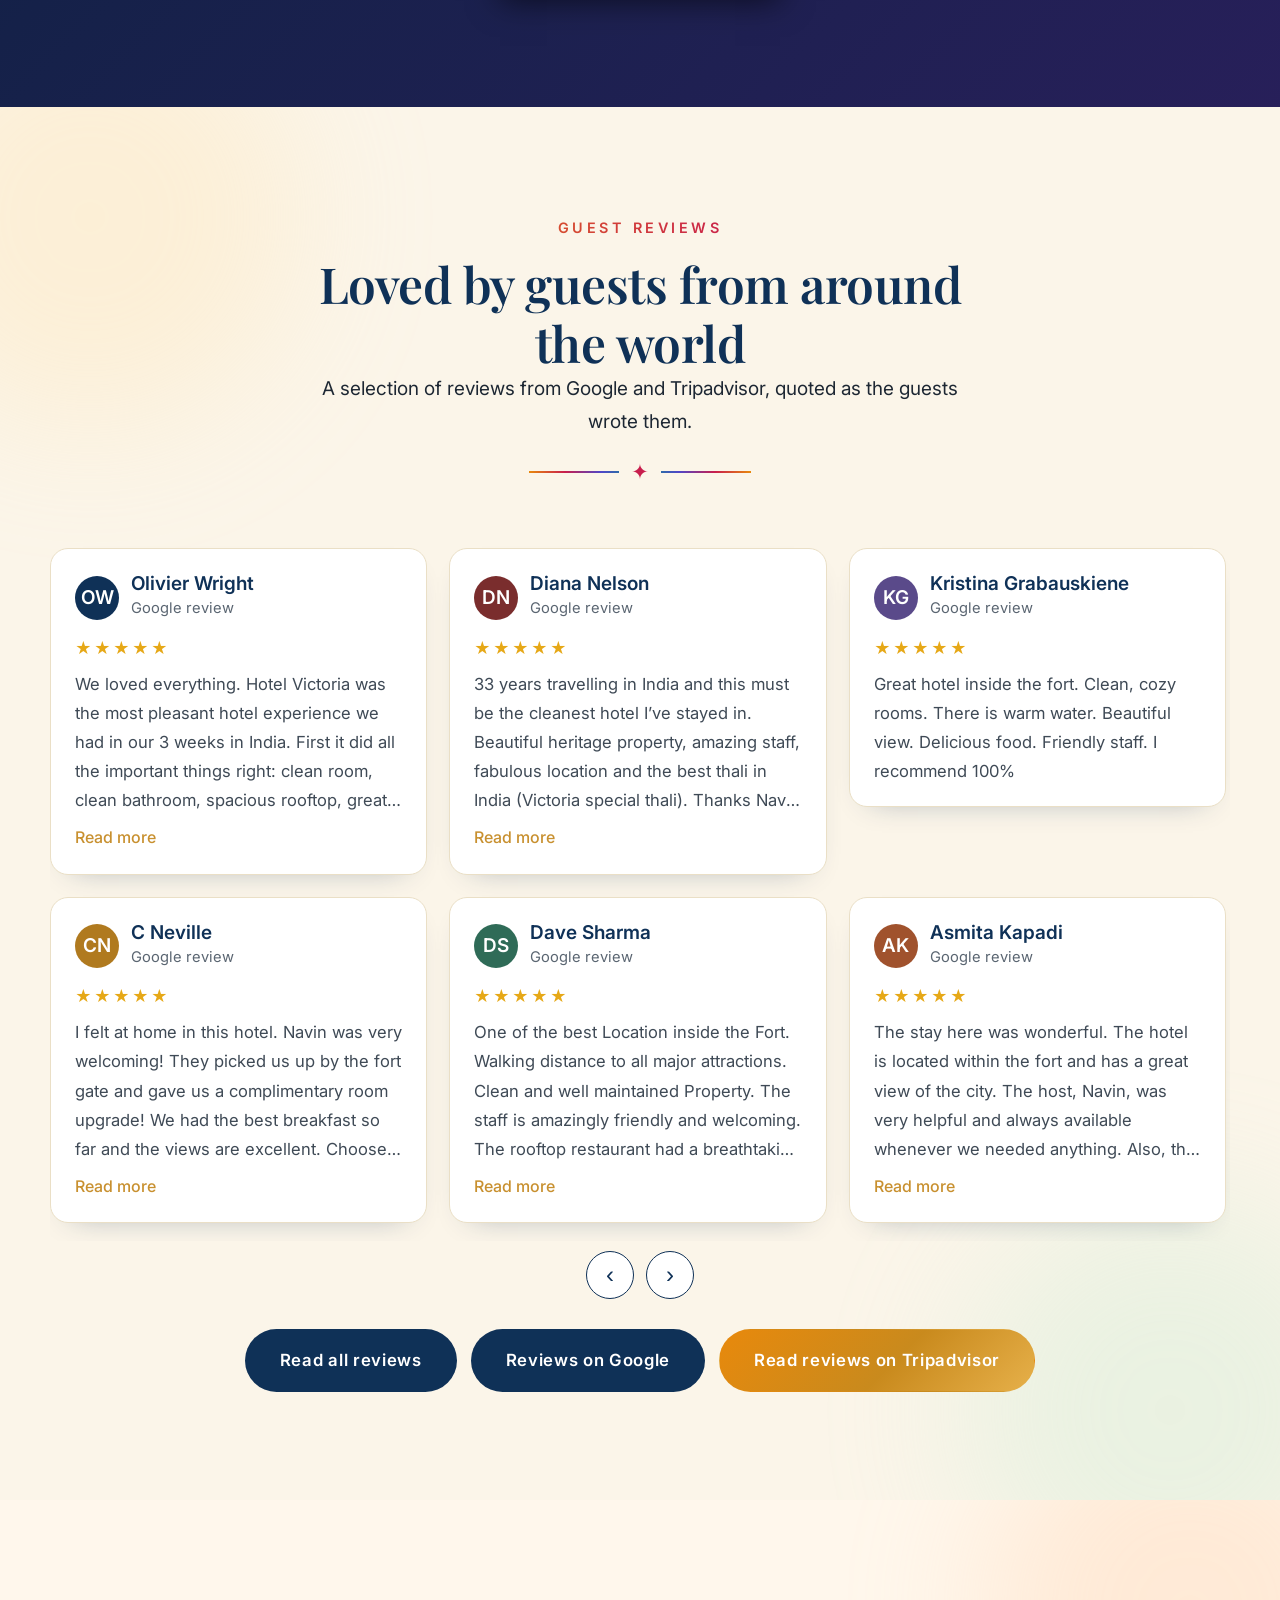
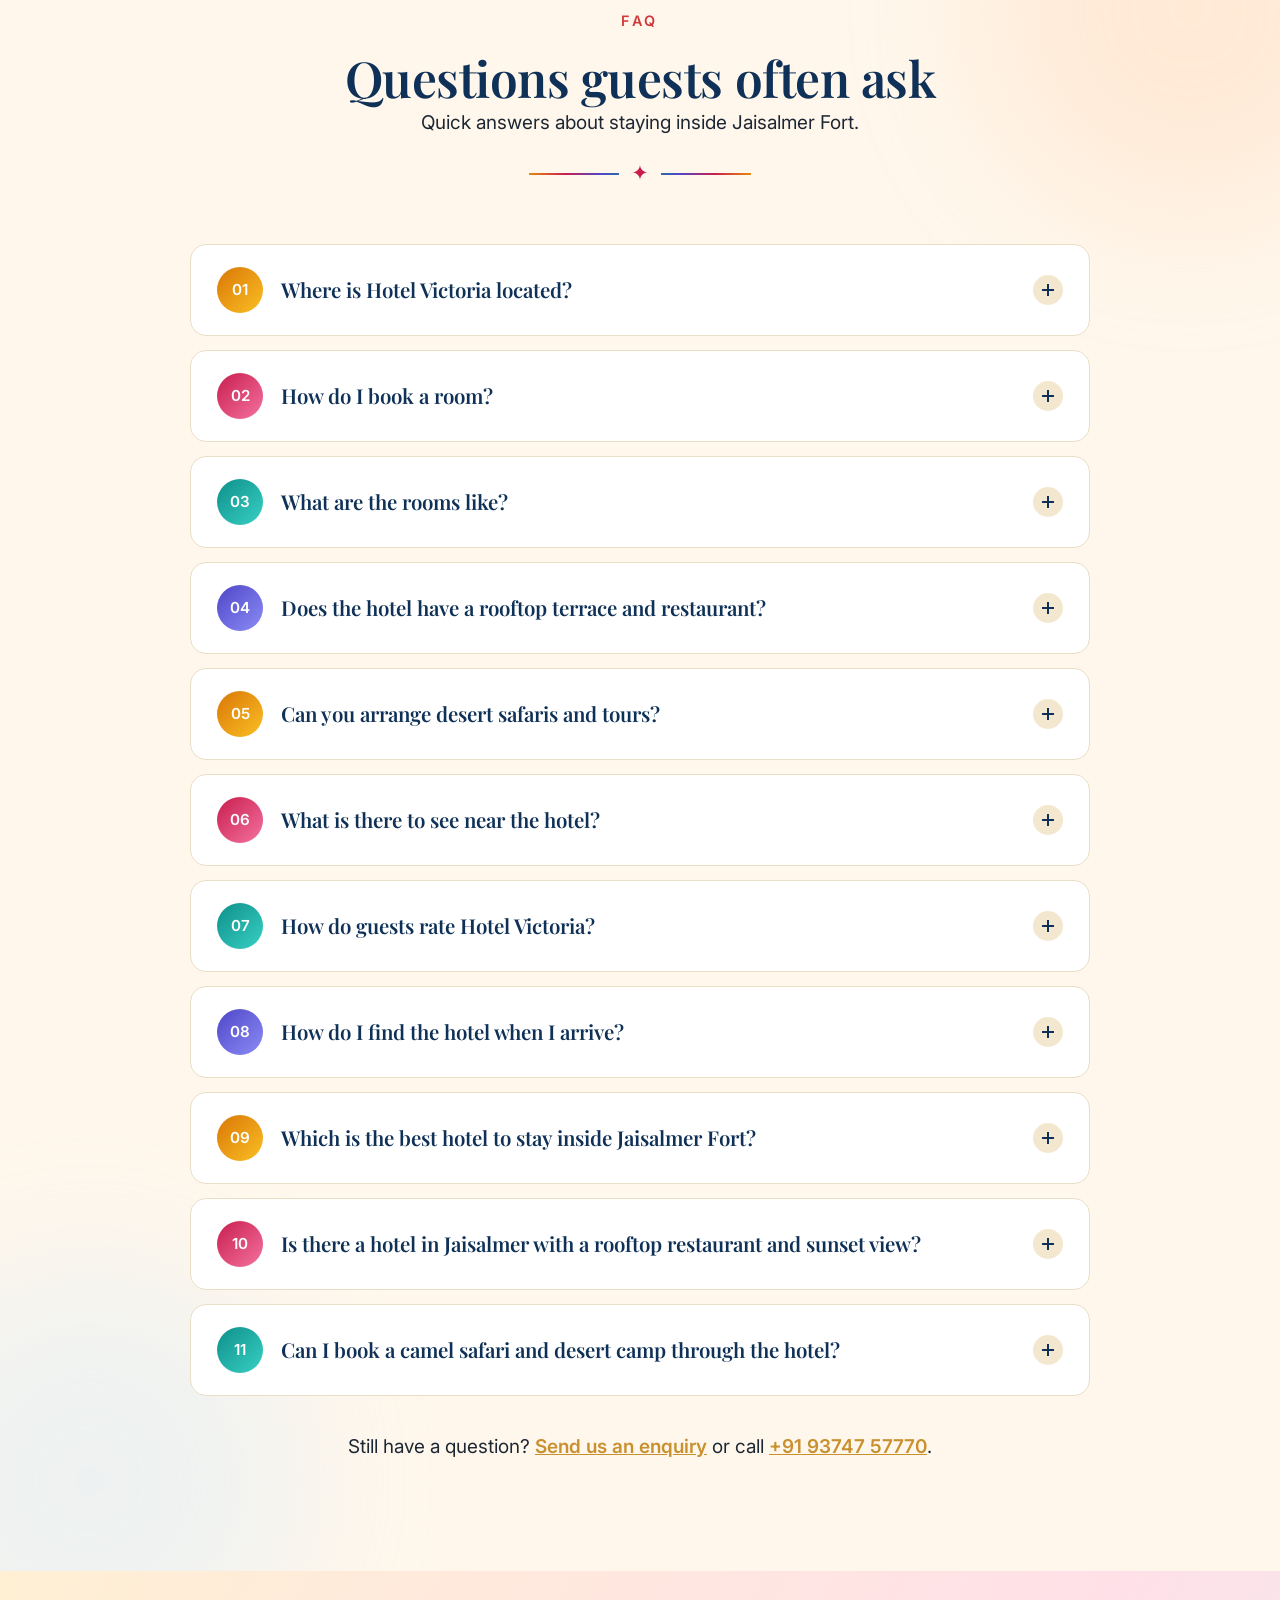
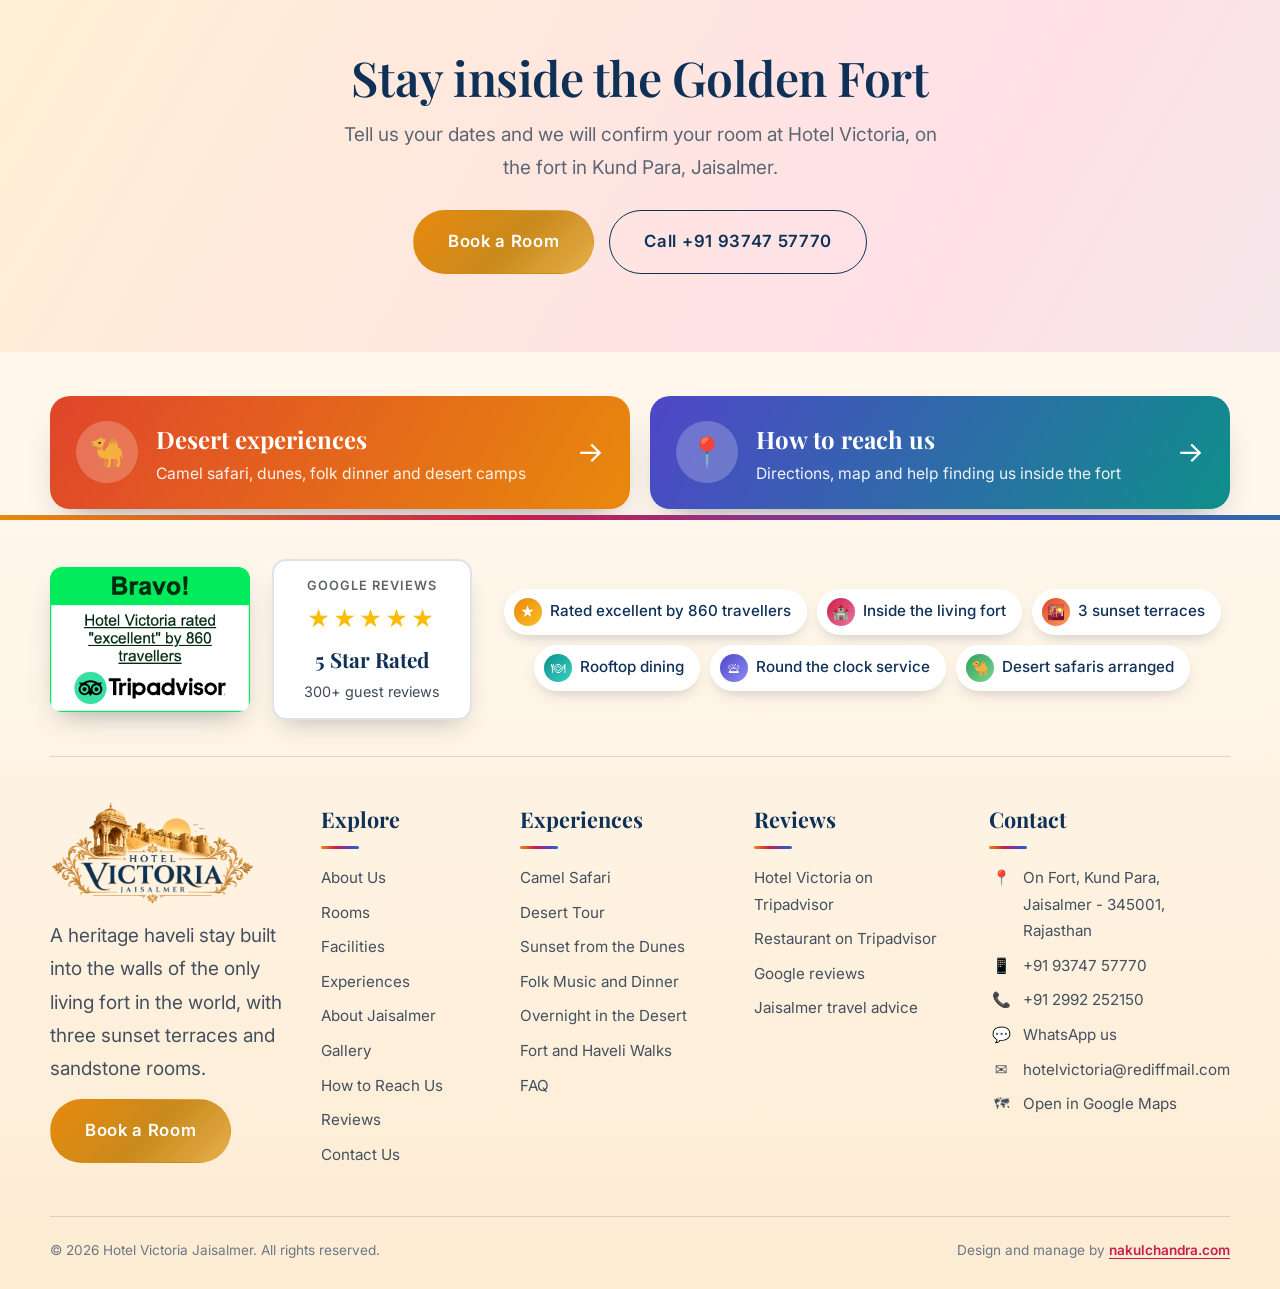
==== commit 21f15657: "Footer credit: Design and manage by nakulchandra.com Co-Authored-By: Claude Sonnet 5.5 <noreply@anth" ====
--- a/index.html
+++ b/index.html
@@ -270,7 +270,7 @@
         </ul>
       </div>
     </div>
-    <div class="copy"><span>&copy; <span id="yr"></span> Hotel Victoria Jaisalmer. All rights reserved.</span><span class="design">Design by <a href="https://nakulchandra.com" target="_blank" rel="noopener">nakulchandra.com</a></span></div>
+    <div class="copy"><span>&copy; <span id="yr"></span> Hotel Victoria Jaisalmer. All rights reserved.</span><span class="design">Design and manage by <a href="https://nakulchandra.com/" target="_blank" rel="noopener">nakulchandra.com</a></span></div>
   </div>
 </footer>
 
--- a/style.css
+++ b/style.css
@@ -612,6 +612,8 @@
 @media (max-width:620px){.ex-grid,.way-grid,.steps3,.plan,.qlinks-grid{grid-template-columns:1fr}.ql{padding:18px}}
 .sr-only{position:absolute;width:1px;height:1px;padding:0;margin:-1px;overflow:hidden;clip:rect(0,0,0,0);white-space:nowrap;border:0}
 @media (max-width:620px){body{font-size:18px}.hero p.lead{font-size:1.15rem}}
+
+.room .body{text-align:center}.room .body::before{left:50%;transform:translateX(-50%)}.room .body>a{display:inline-flex;align-items:center;gap:8px;margin-top:14px;padding:12px 26px;border-radius:999px;background:linear-gradient(135deg,#d98a14,#e8b04a);color:#fff!important;font-weight:700;letter-spacing:.06em;font-size:.9rem;text-decoration:none;box-shadow:0 10px 22px -10px rgba(217,138,20,.8);transition:transform .25s,box-shadow .25s,filter .25s}.room .body>a:hover{transform:translateY(-3px);filter:brightness(1.07);box-shadow:0 16px 28px -12px rgba(217,138,20,.9)}
 
 /* ---- floating Google review pop-up ---- */
 .rvpop{position:fixed;left:20px;bottom:20px;z-index:60;width:360px;max-width:calc(100vw - 100px);background:#fff;border-radius:18px;box-shadow:0 18px 50px -12px rgba(10,34,64,.45);border:1px solid #eadfc6;transform:translateY(140%) scale(.9);opacity:0;pointer-events:none;transition:transform .6s cubic-bezier(.3,1.5,.5,1),opacity .4s}
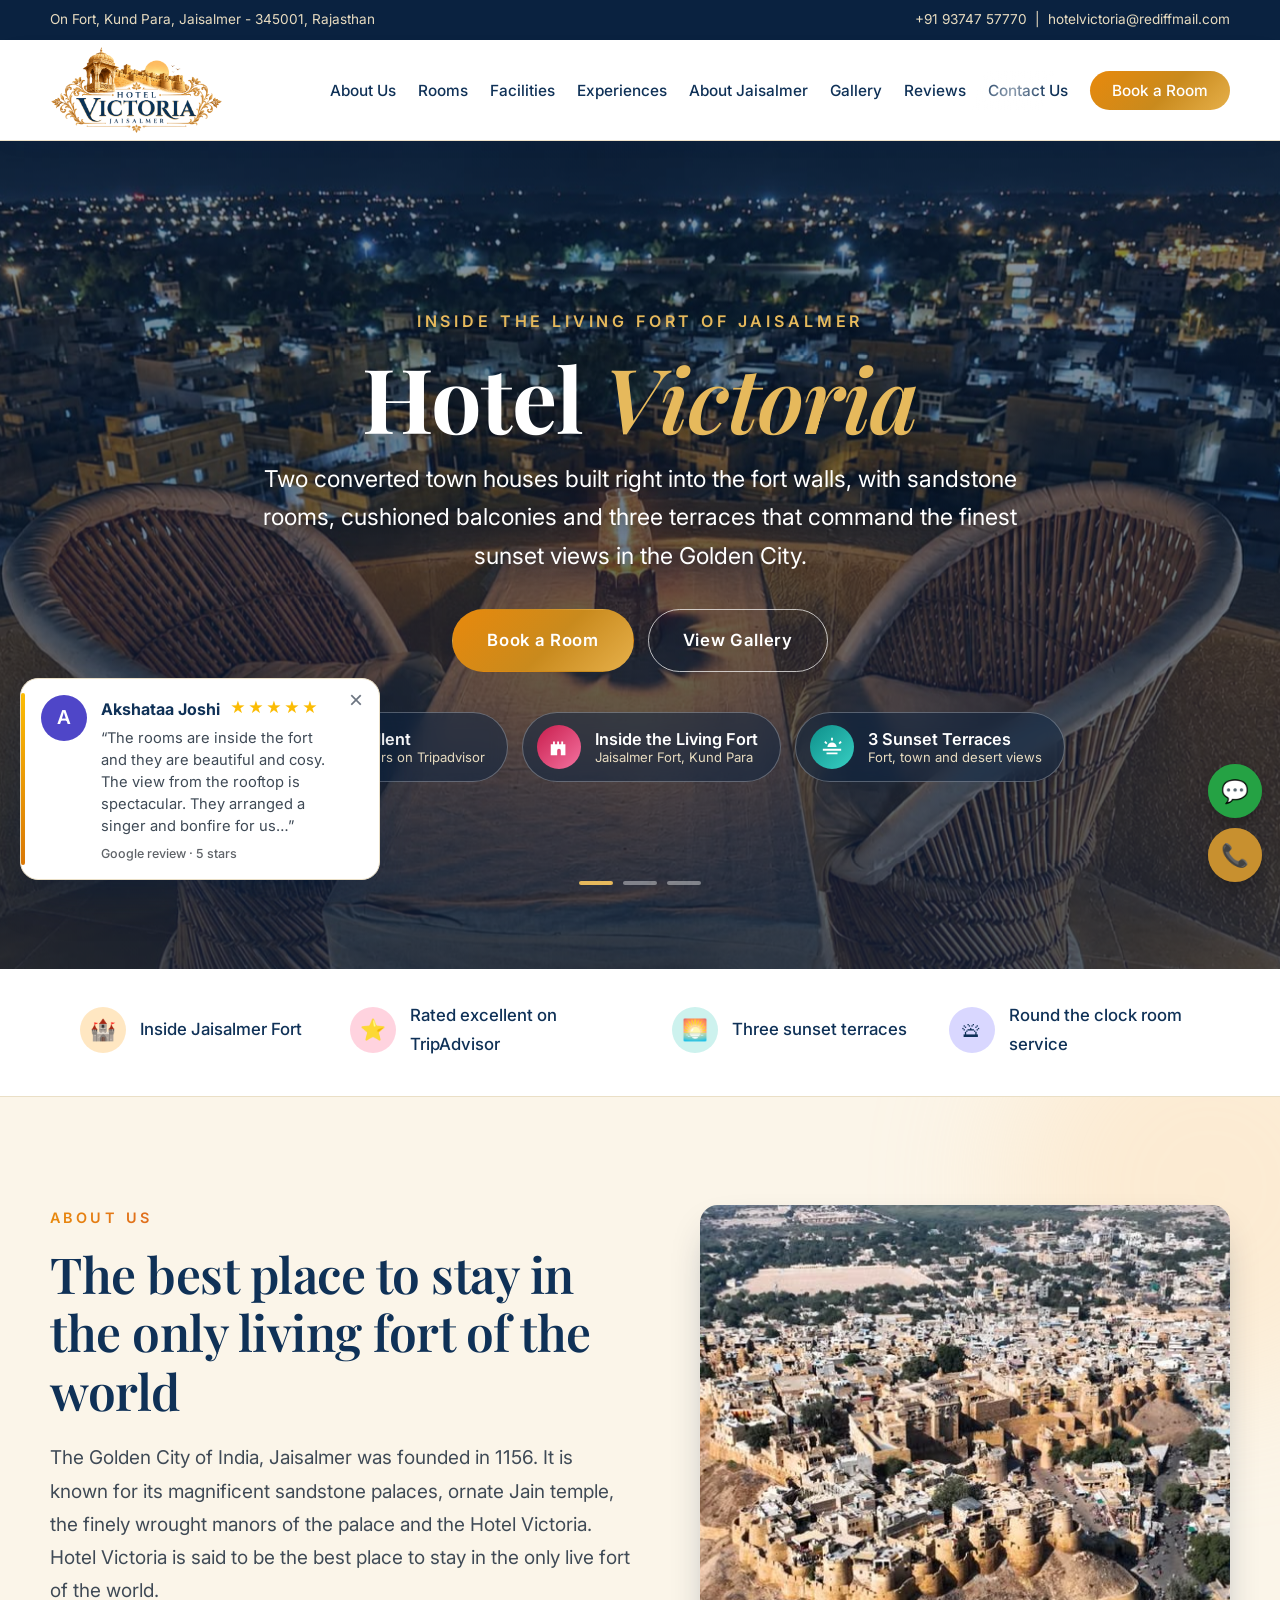
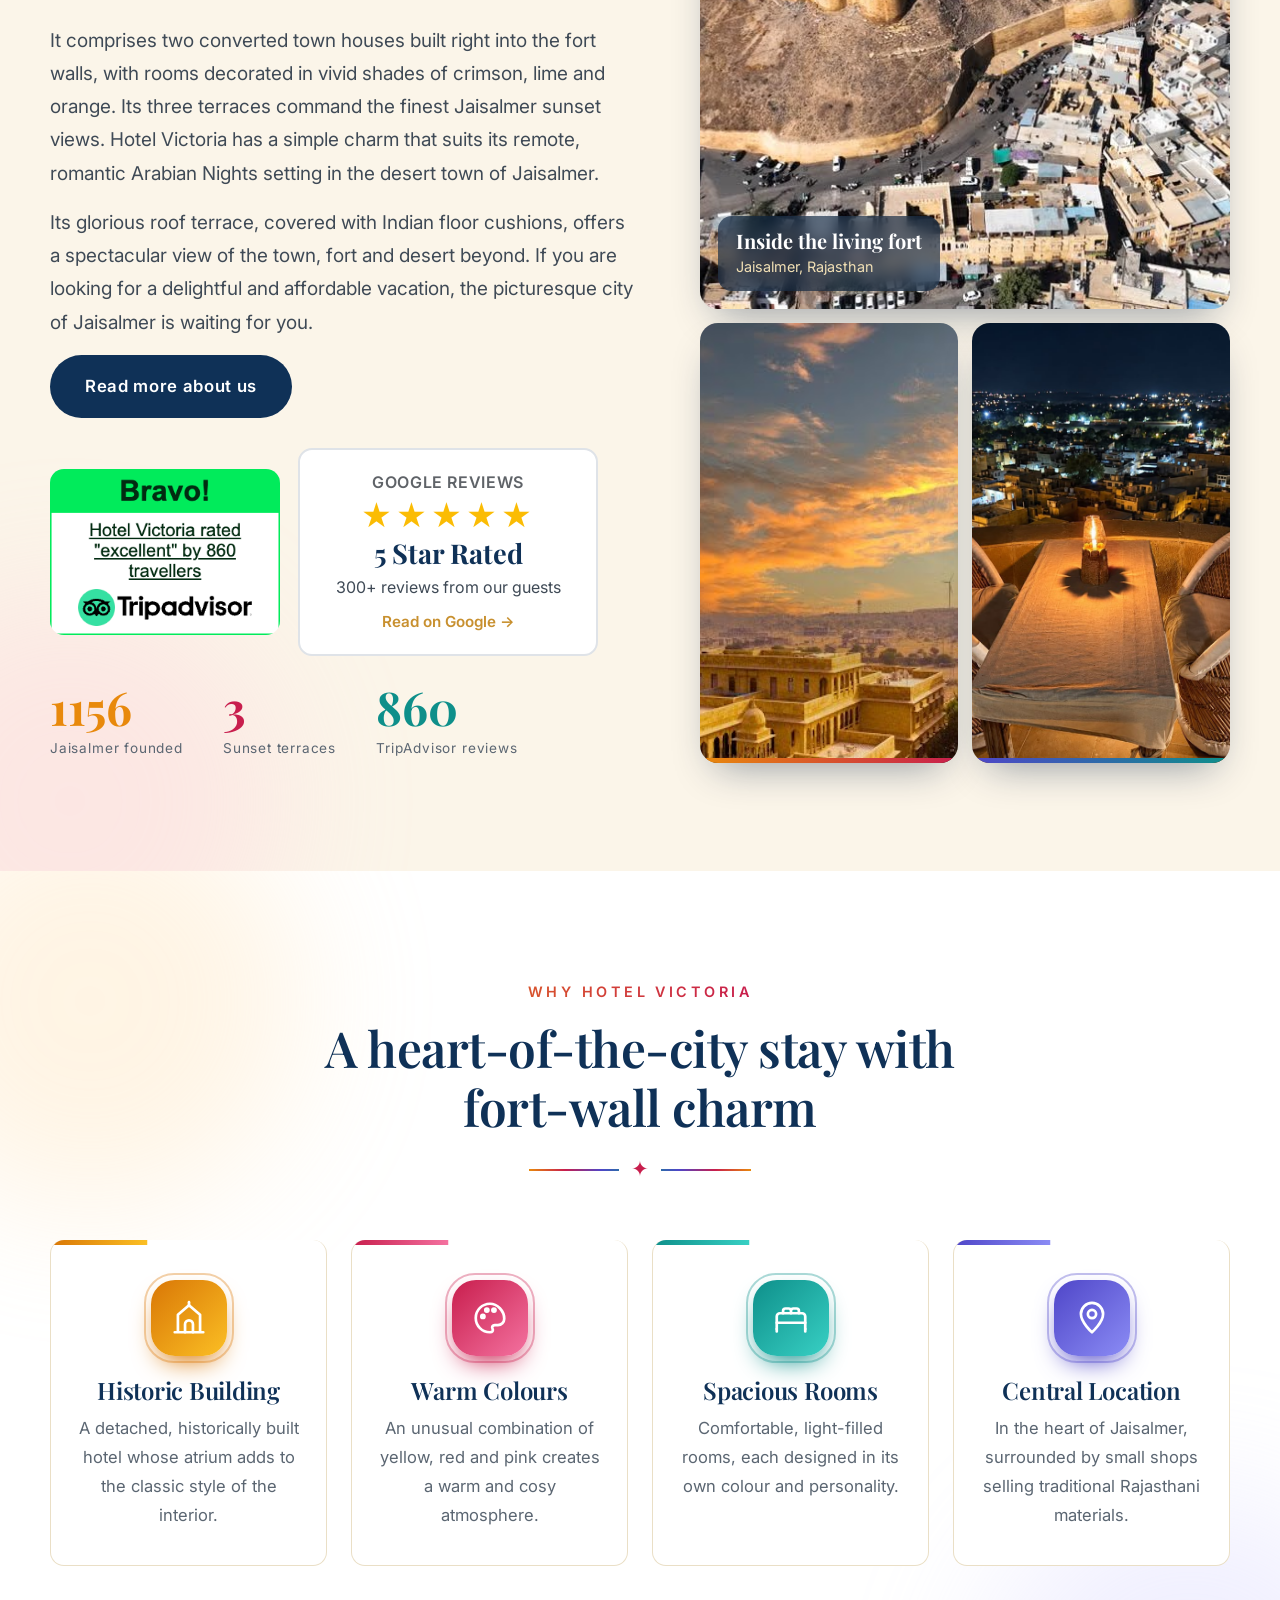
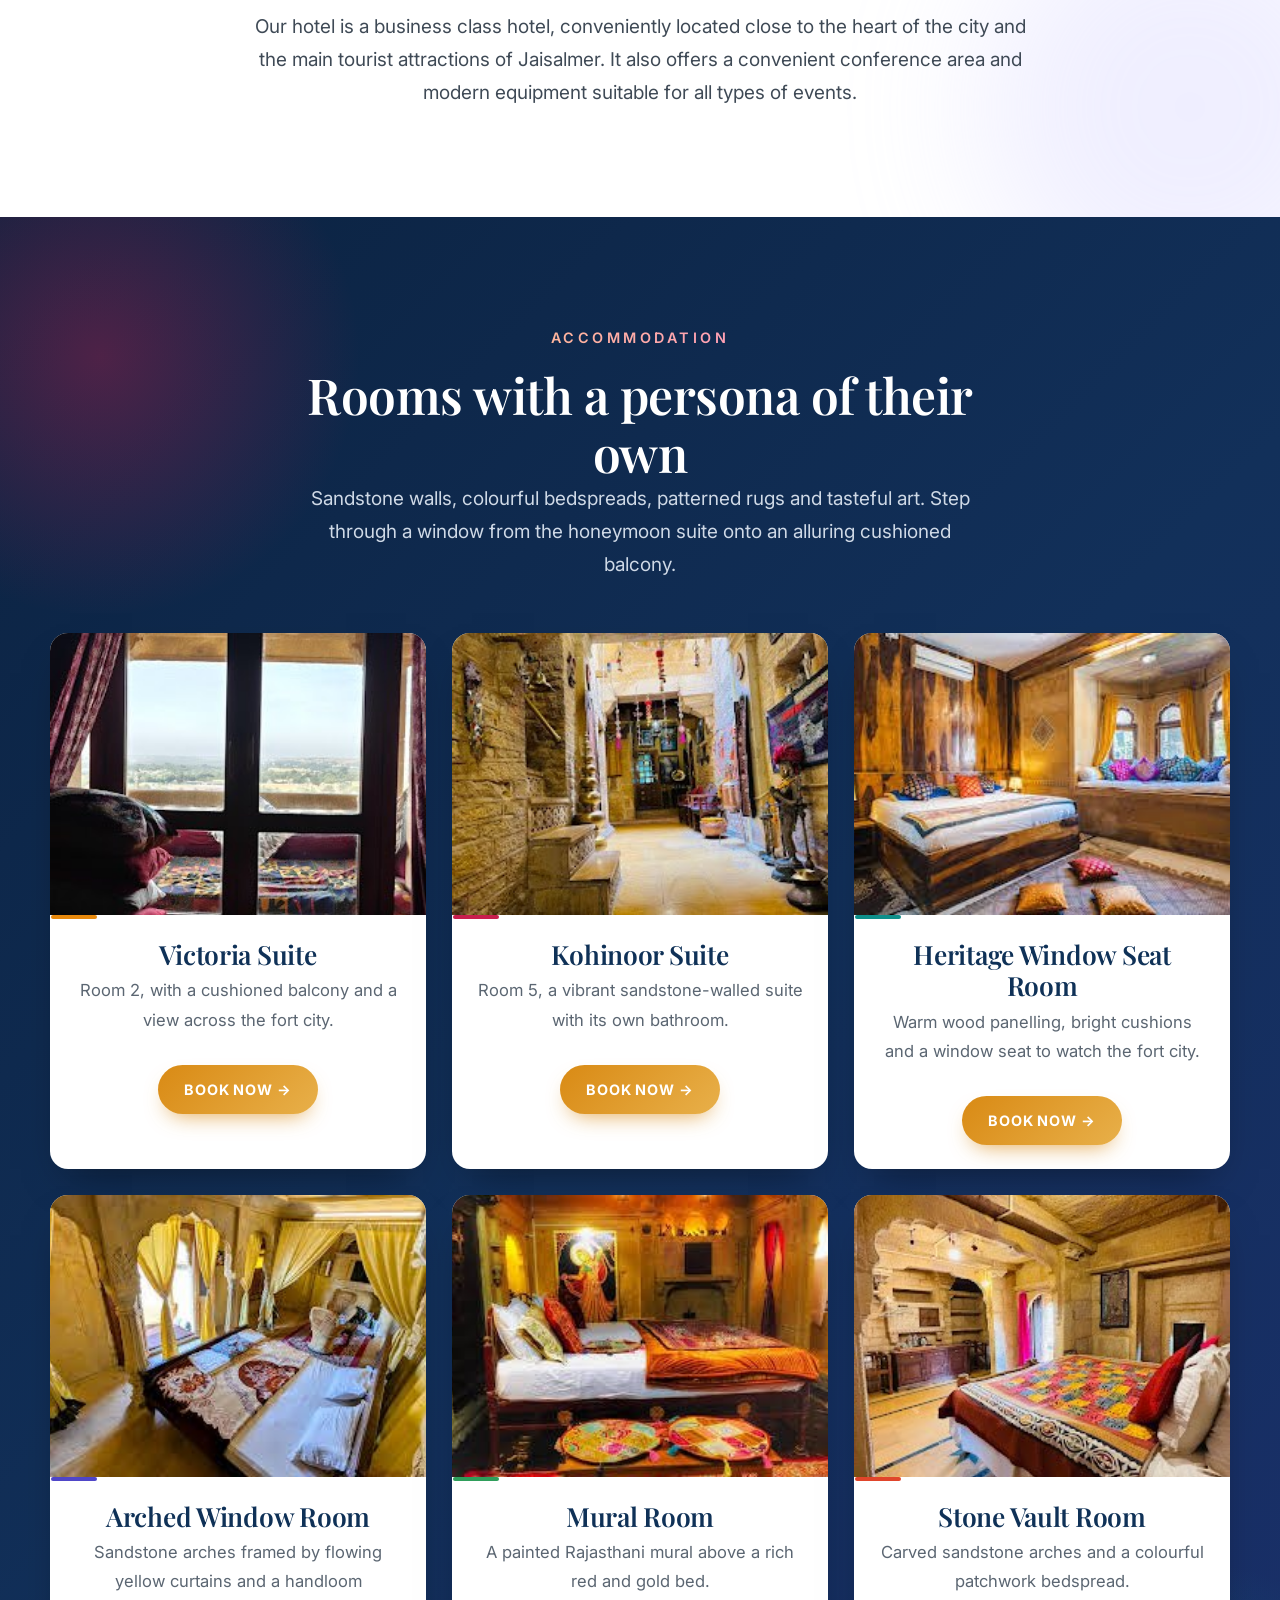
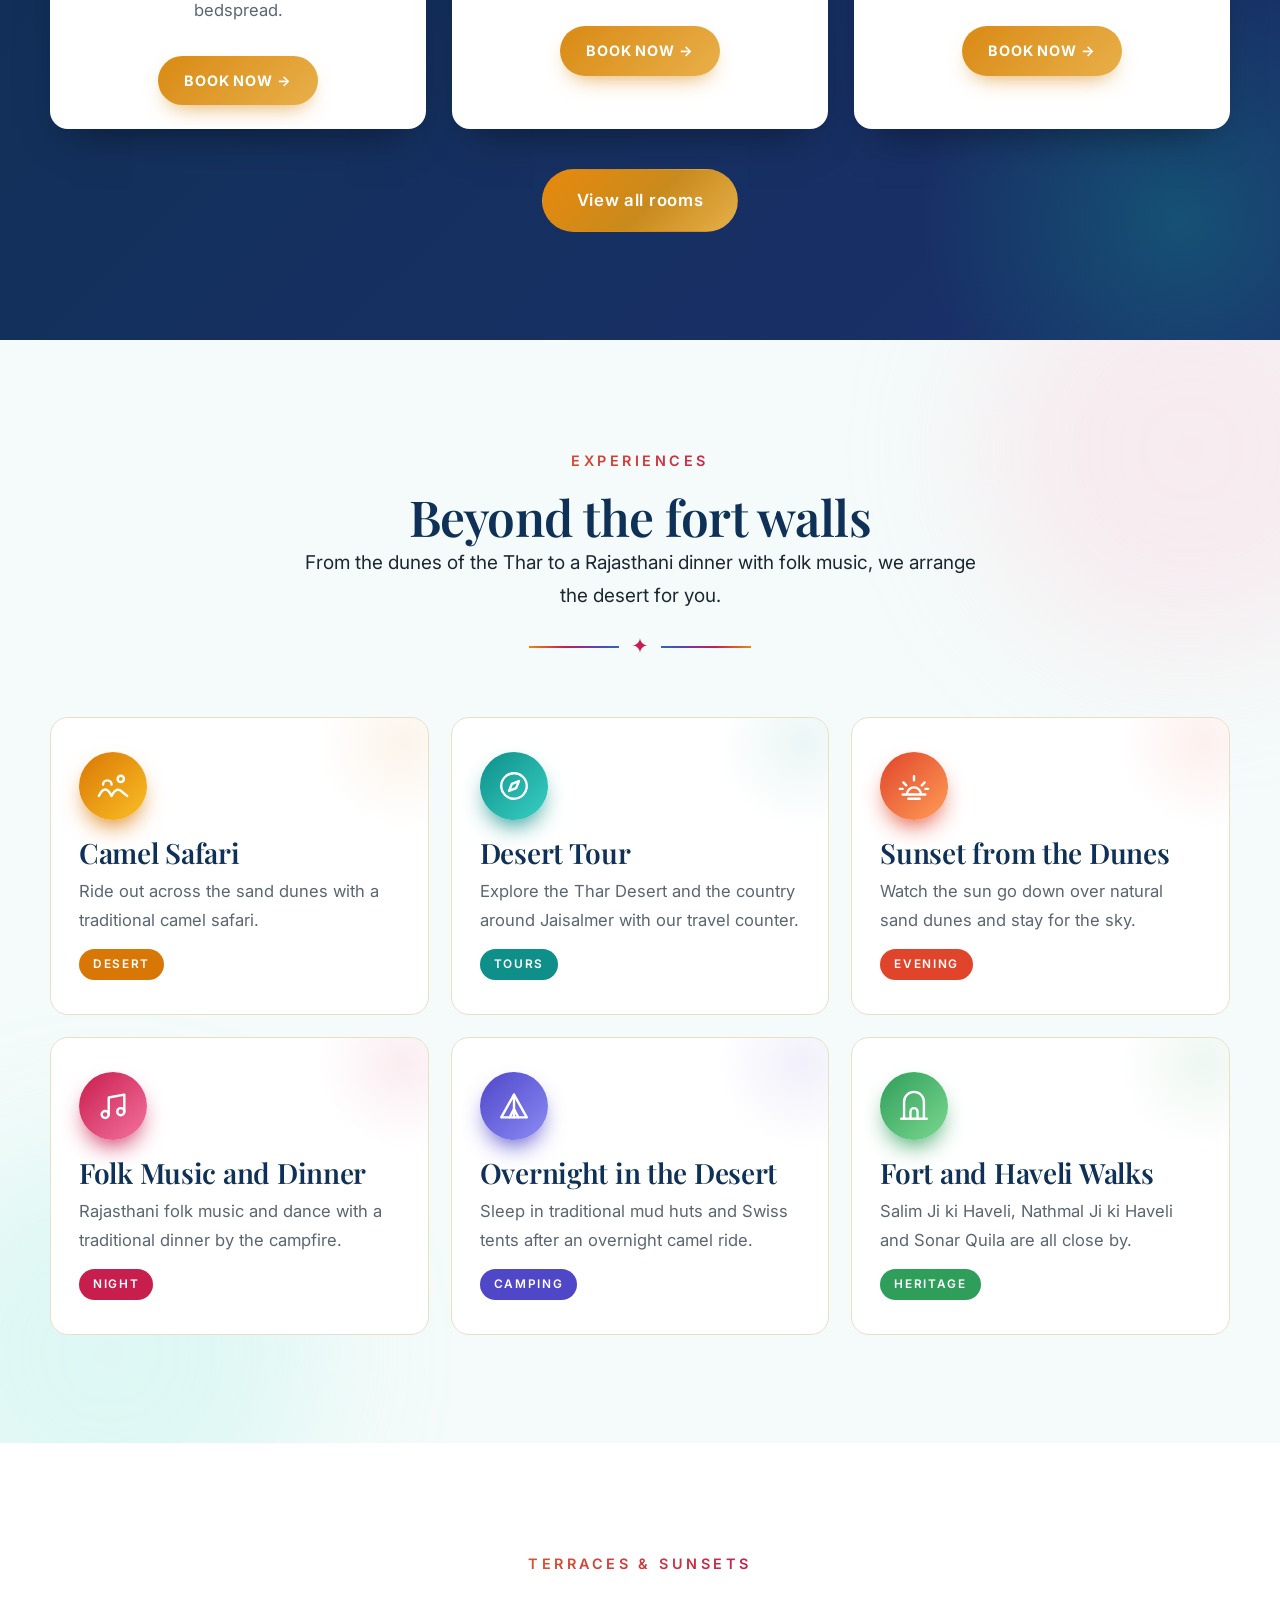
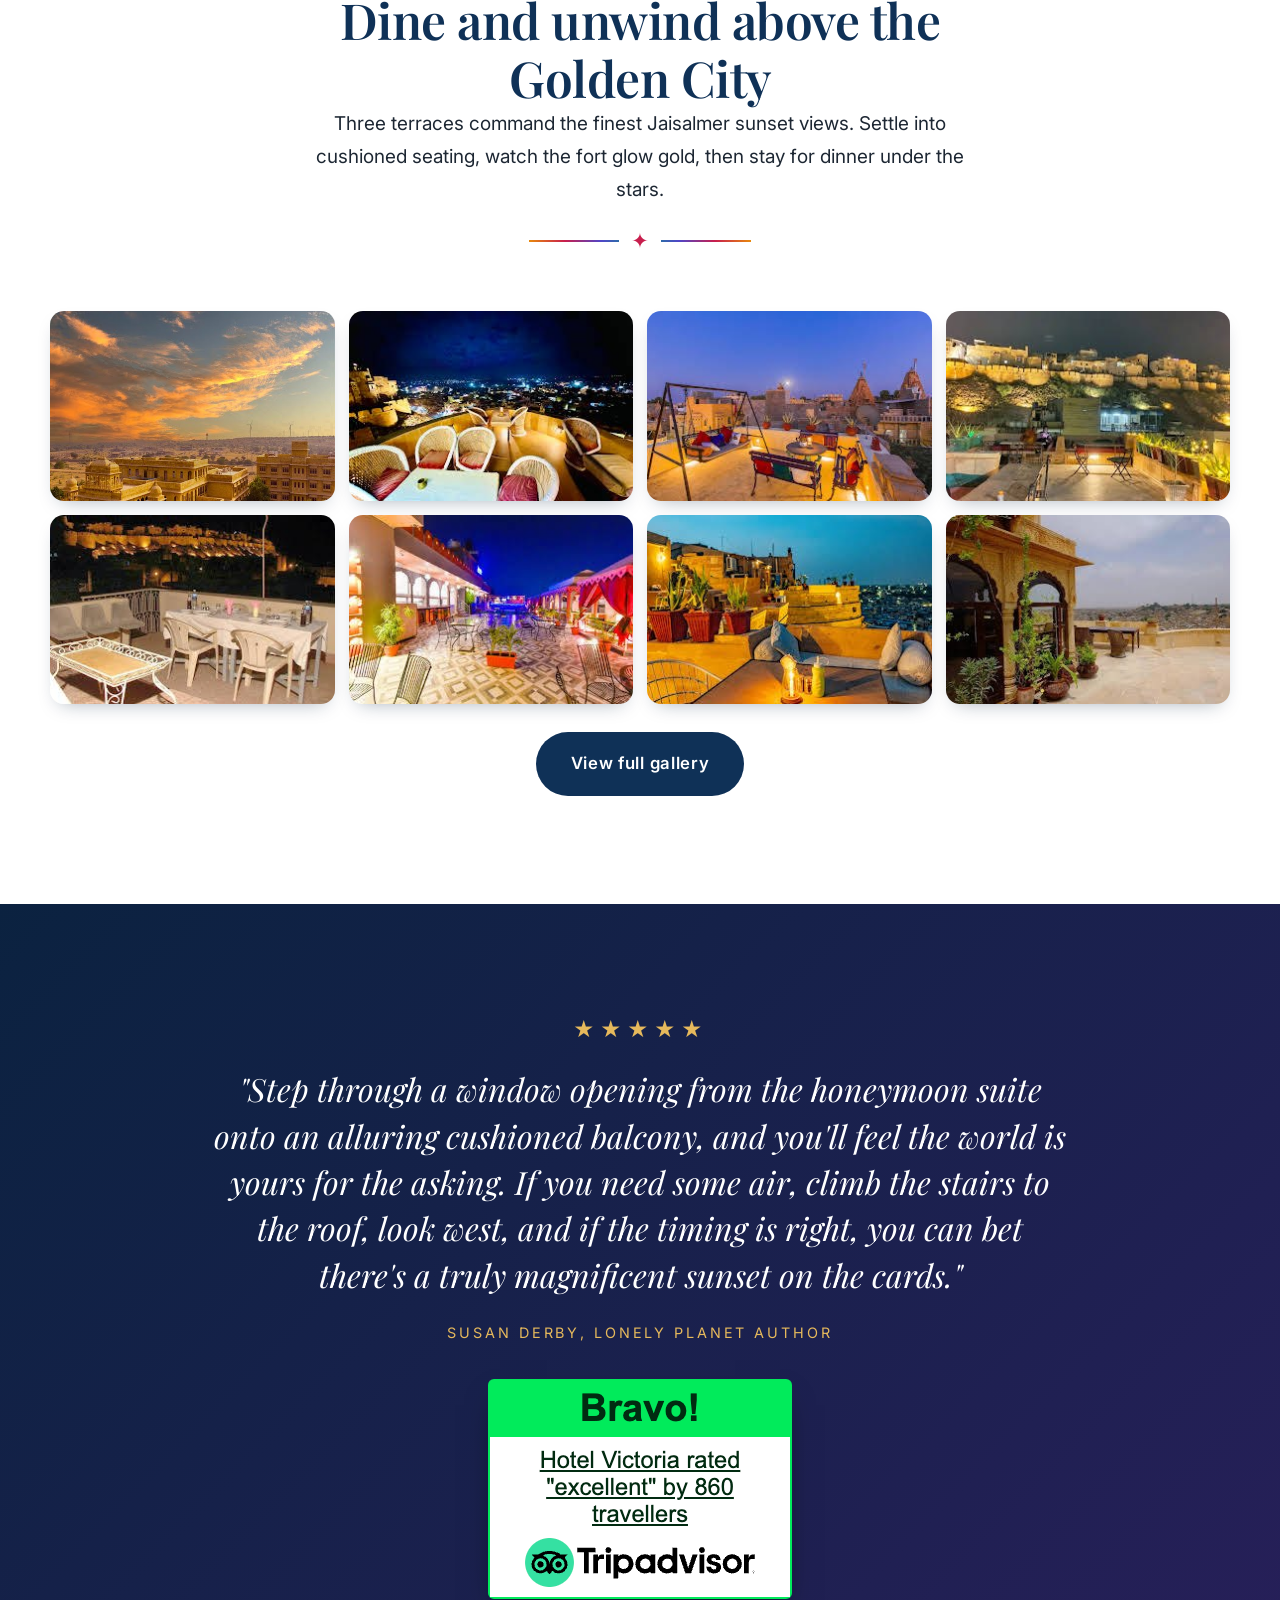
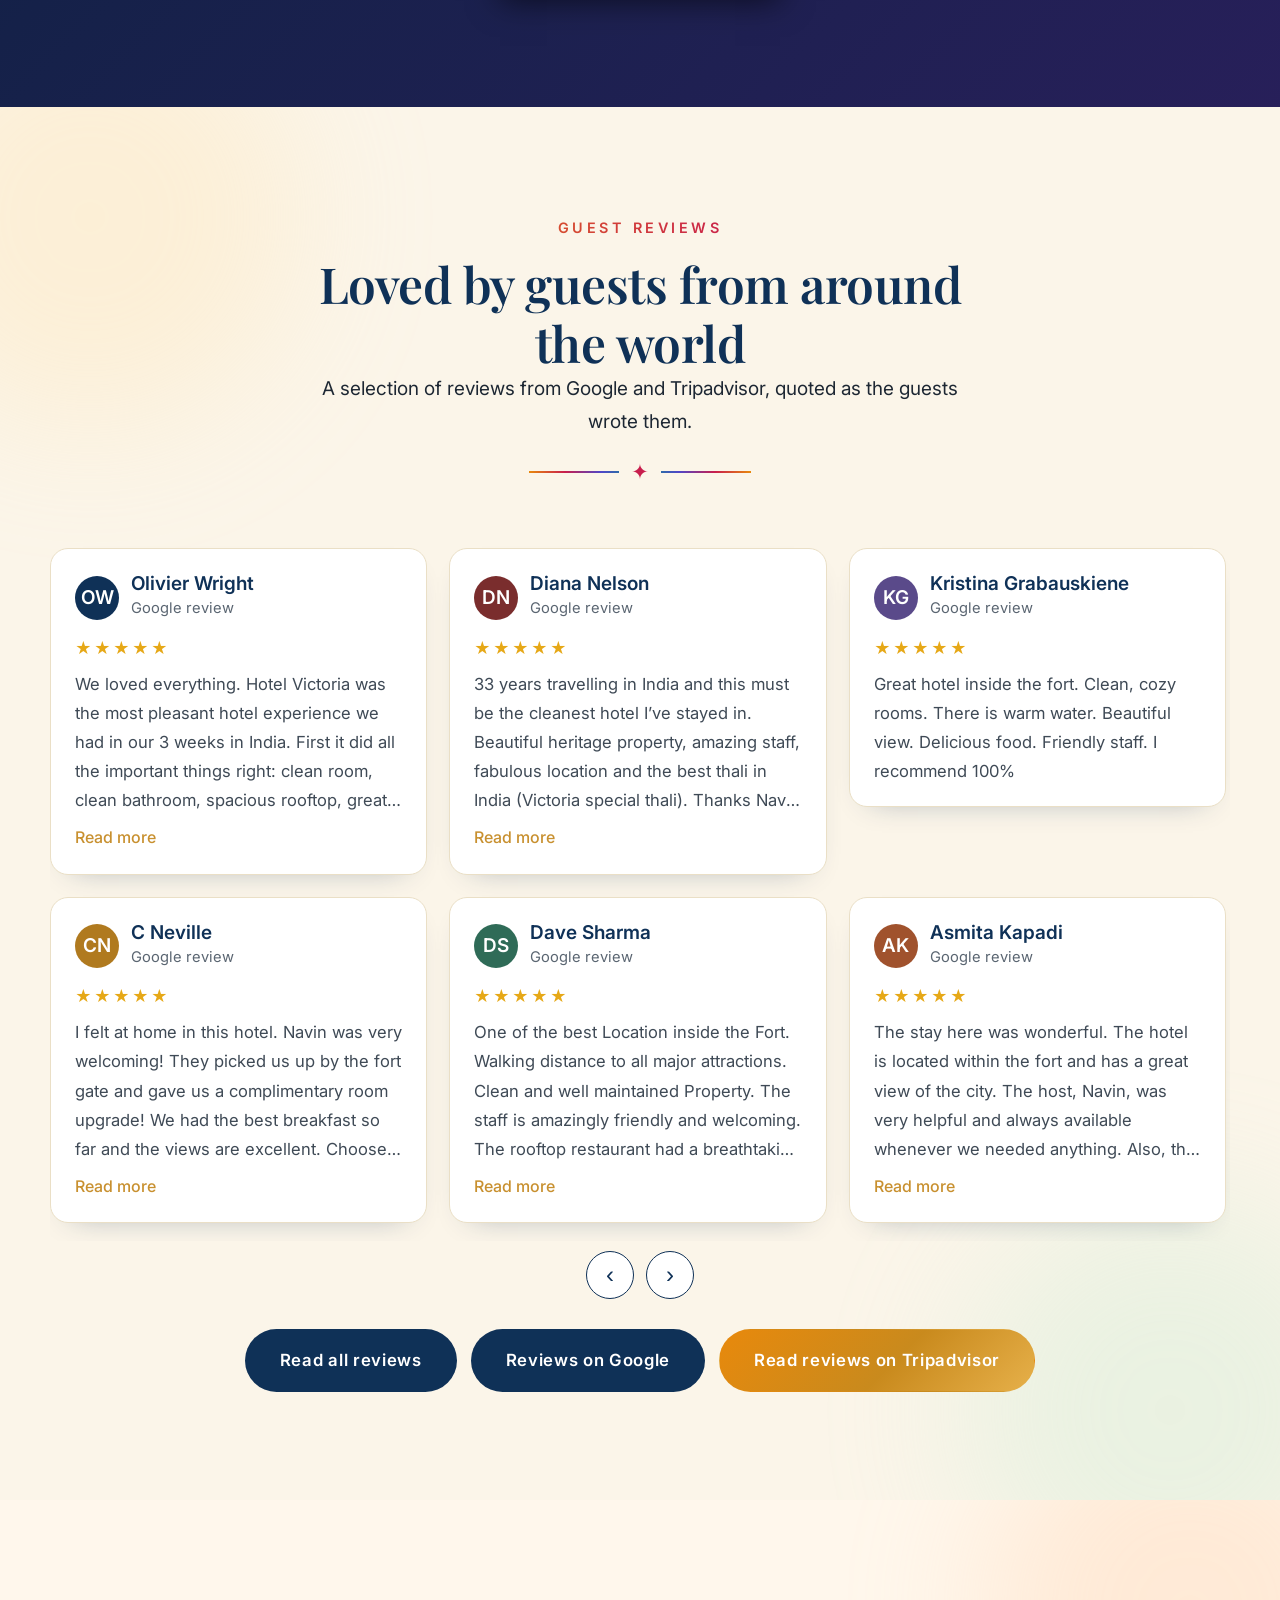
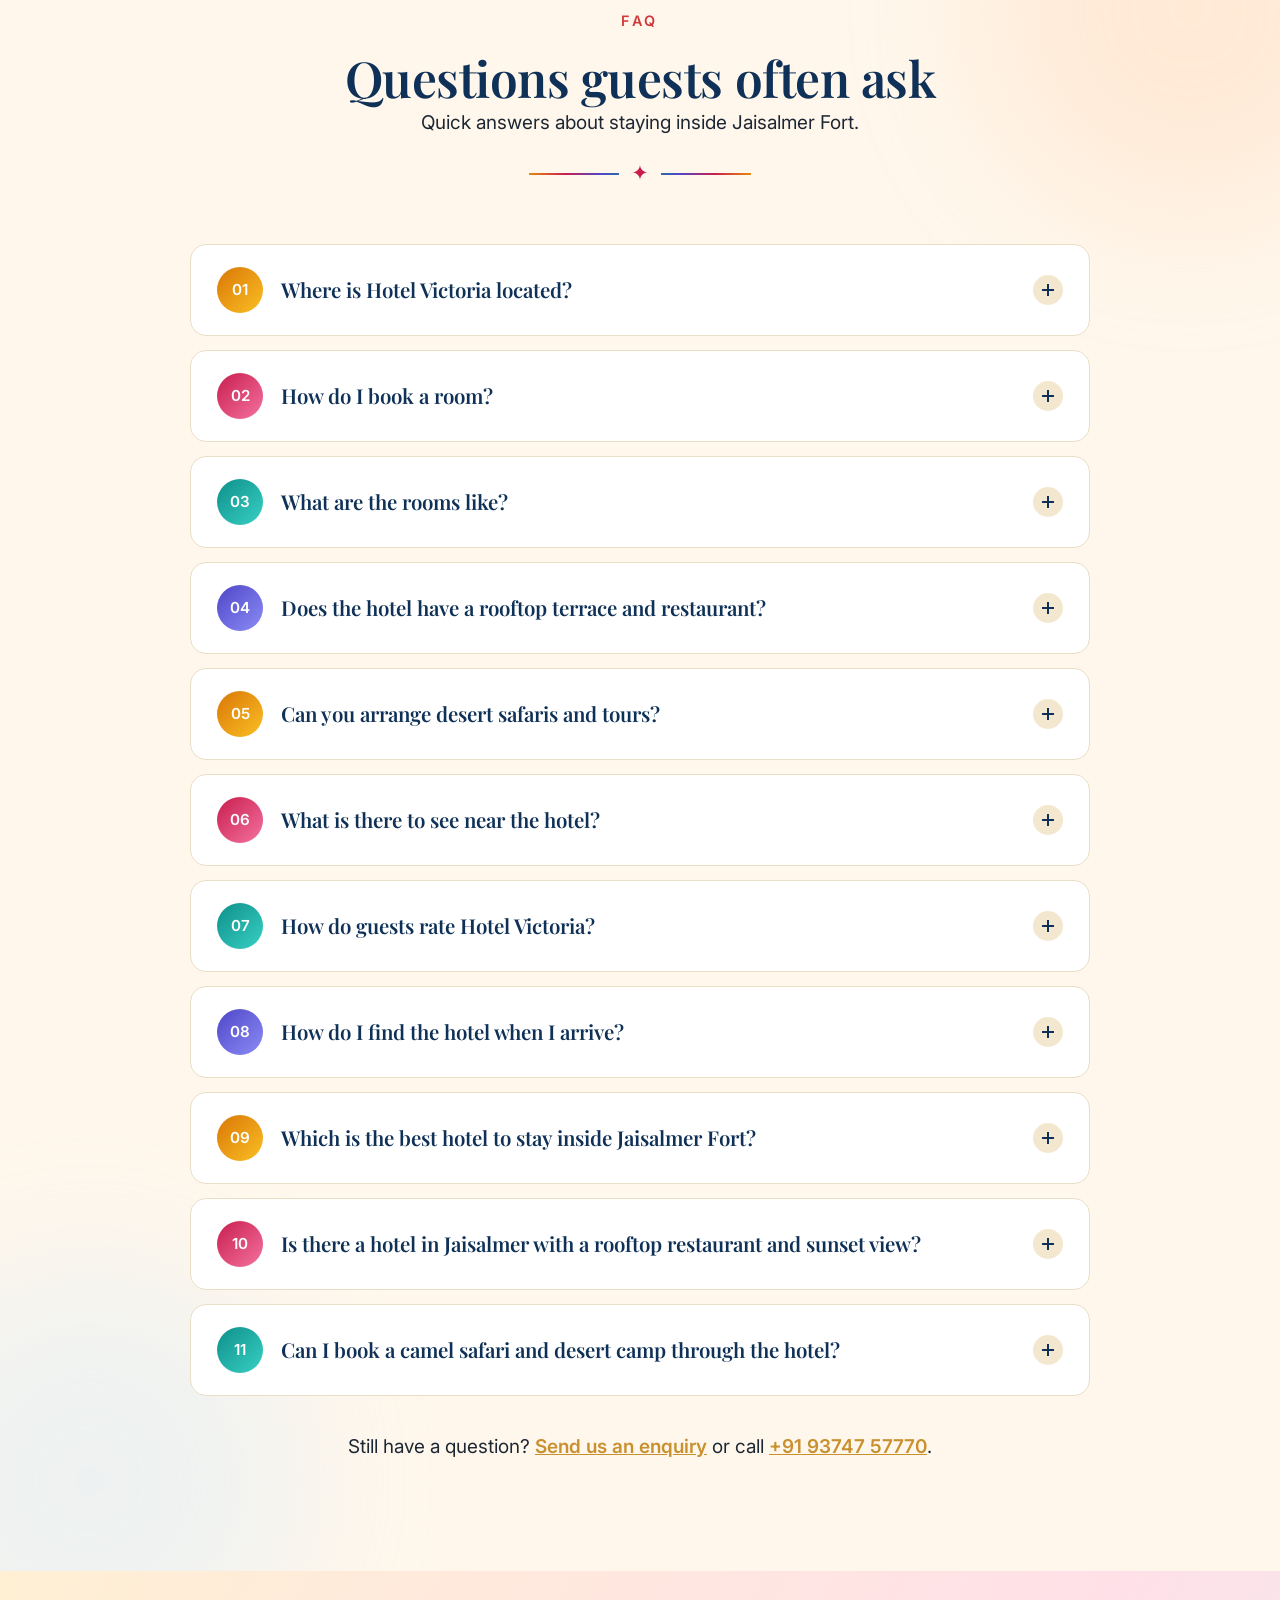
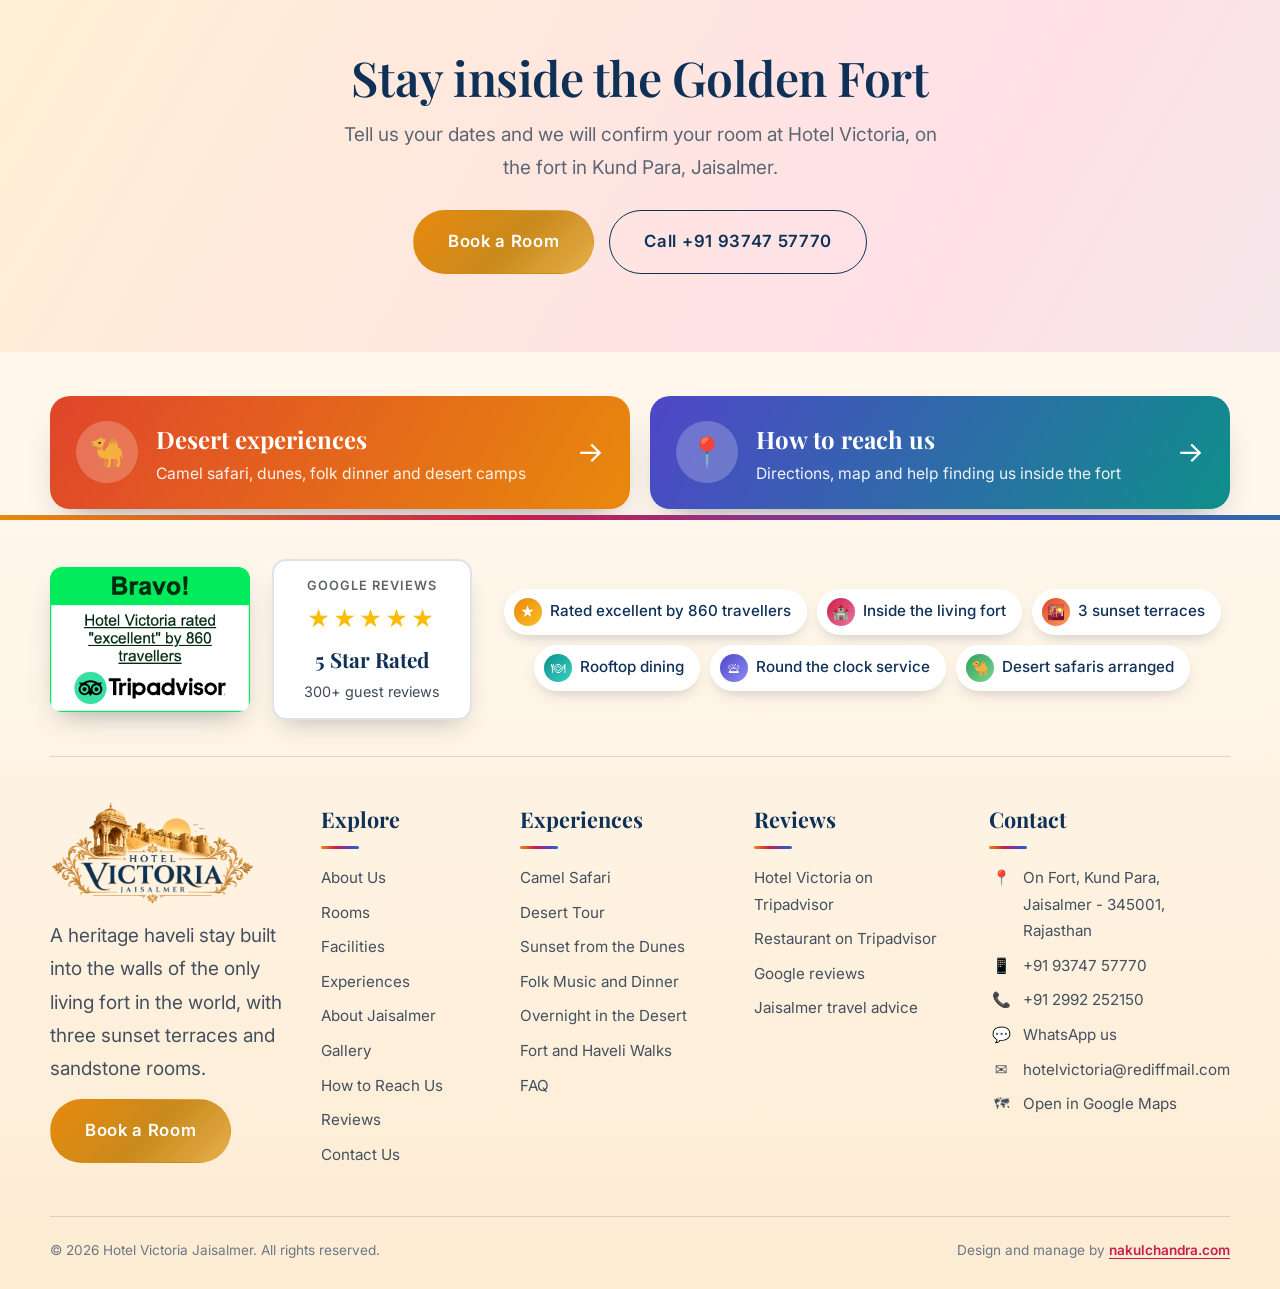
==== commit 810a8e7e: "Remove all old-site image hotlinks; every image now loads from assets/images Co-Authored-By: Claude " ====
--- a/index.html
+++ b/index.html
@@ -124,8 +124,8 @@
       <p>Sandstone walls, colourful bedspreads, patterned rugs and tasteful art. Step through a window from the honeymoon suite onto an alluring cushioned balcony.</p>
     </div>
     <div class="room-grid">
-      <article class="room reveal"><div class="imgbox"><img loading="lazy" src="https://hotelvictoriajaisalmer.com/files/hotel-in-jaisalmer-gallery-026.jpg" onerror="this.onerror=null;this.src='assets/images/window-view.jpg'" alt="Victoria Suite Room 2"></div><div class="body"><h3>Victoria Suite</h3><p>Room 2, with a cushioned balcony and a view across the fort city.</p><a href="https://hotels.eglobe-solutions.com/hotelvictoriajaisalmer/booking/hotels/hotel-victoria-jaisalmer-jaisalmer?checkIn=26-OCT-2026&nights=1#bookingsteps" target="_blank" rel="noopener">BOOK NOW &rarr;</a></div></article>
-      <article class="room reveal"><div class="imgbox"><img loading="lazy" src="https://hotelvictoriajaisalmer.com/files/hotel-in-jaisalmer-gallery-035.jpg" onerror="this.onerror=null;this.src='assets/images/heritage-corridor.jpg'" alt="Kohinoor Suite Room 5"></div><div class="body"><h3>Kohinoor Suite</h3><p>Room 5, a vibrant sandstone-walled suite with its own bathroom.</p><a href="https://hotels.eglobe-solutions.com/hotelvictoriajaisalmer/booking/hotels/hotel-victoria-jaisalmer-jaisalmer?checkIn=26-OCT-2026&nights=1#bookingsteps" target="_blank" rel="noopener">BOOK NOW &rarr;</a></div></article>
+      <article class="room reveal"><div class="imgbox"><img loading="lazy" src="assets/images/window-view.jpg" alt="Victoria Suite Room 2"></div><div class="body"><h3>Victoria Suite</h3><p>Room 2, with a cushioned balcony and a view across the fort city.</p><a href="https://hotels.eglobe-solutions.com/hotelvictoriajaisalmer/booking/hotels/hotel-victoria-jaisalmer-jaisalmer?checkIn=26-OCT-2026&nights=1#bookingsteps" target="_blank" rel="noopener">BOOK NOW &rarr;</a></div></article>
+      <article class="room reveal"><div class="imgbox"><img loading="lazy" src="assets/images/heritage-corridor.jpg" alt="Kohinoor Suite Room 5"></div><div class="body"><h3>Kohinoor Suite</h3><p>Room 5, a vibrant sandstone-walled suite with its own bathroom.</p><a href="https://hotels.eglobe-solutions.com/hotelvictoriajaisalmer/booking/hotels/hotel-victoria-jaisalmer-jaisalmer?checkIn=26-OCT-2026&nights=1#bookingsteps" target="_blank" rel="noopener">BOOK NOW &rarr;</a></div></article>
       <article class="room reveal"><div class="imgbox"><img loading="lazy" src="assets/images/room-wood-window-seat.jpg" alt="Wood-panelled room with window seat"></div><div class="body"><h3>Heritage Window Seat Room</h3><p>Warm wood panelling, bright cushions and a window seat to watch the fort city.</p><a href="https://hotels.eglobe-solutions.com/hotelvictoriajaisalmer/booking/hotels/hotel-victoria-jaisalmer-jaisalmer?checkIn=26-OCT-2026&nights=1#bookingsteps" target="_blank" rel="noopener">BOOK NOW &rarr;</a></div></article>
       <article class="room reveal"><div class="imgbox"><img loading="lazy" src="assets/images/room-yellow-curtains.jpg" alt="Room with arched windows and yellow curtains"></div><div class="body"><h3>Arched Window Room</h3><p>Sandstone arches framed by flowing yellow curtains and a handloom bedspread.</p><a href="https://hotels.eglobe-solutions.com/hotelvictoriajaisalmer/booking/hotels/hotel-victoria-jaisalmer-jaisalmer?checkIn=26-OCT-2026&nights=1#bookingsteps" target="_blank" rel="noopener">BOOK NOW &rarr;</a></div></article>
       <article class="room reveal"><div class="imgbox"><img loading="lazy" src="assets/images/room-mural.jpg" alt="Room with painted mural and red bed"></div><div class="body"><h3>Mural Room</h3><p>A painted Rajasthani mural above a rich red and gold bed.</p><a href="https://hotels.eglobe-solutions.com/hotelvictoriajaisalmer/booking/hotels/hotel-victoria-jaisalmer-jaisalmer?checkIn=26-OCT-2026&nights=1#bookingsteps" target="_blank" rel="noopener">BOOK NOW &rarr;</a></div></article>
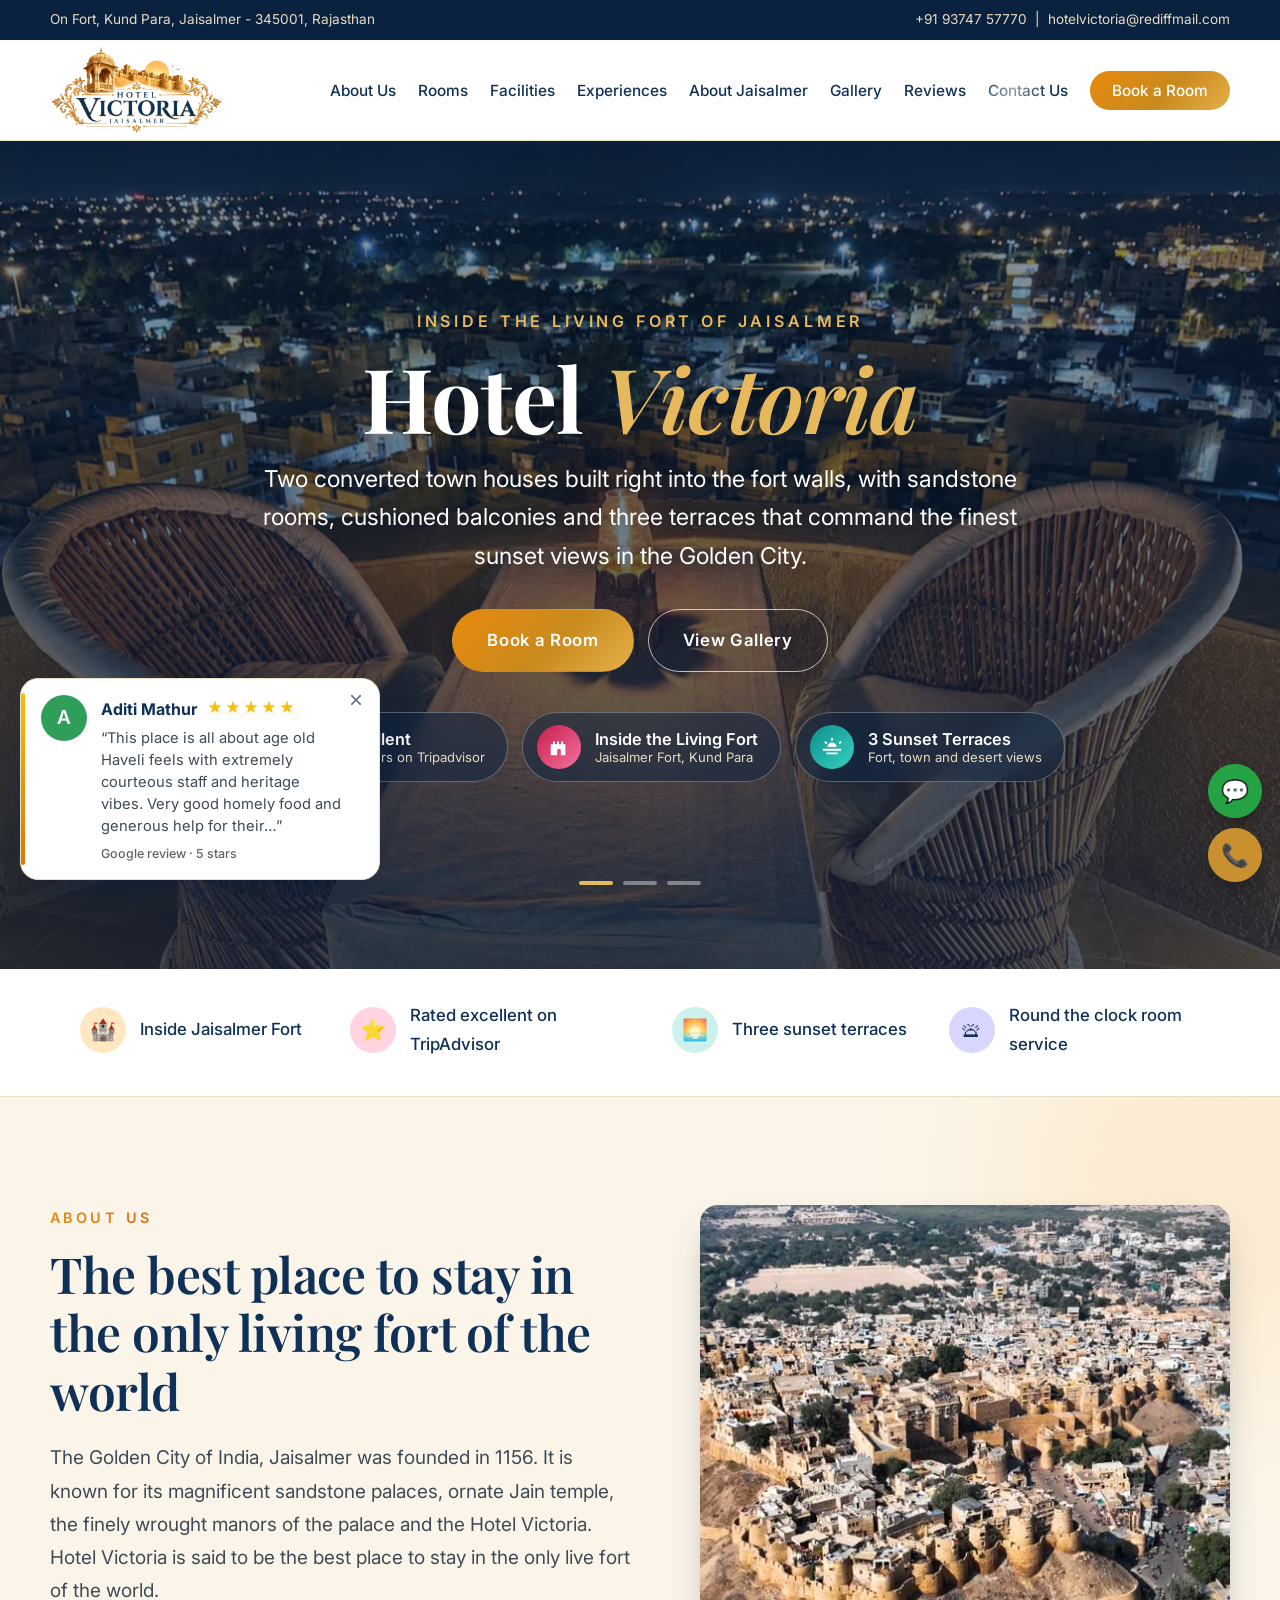
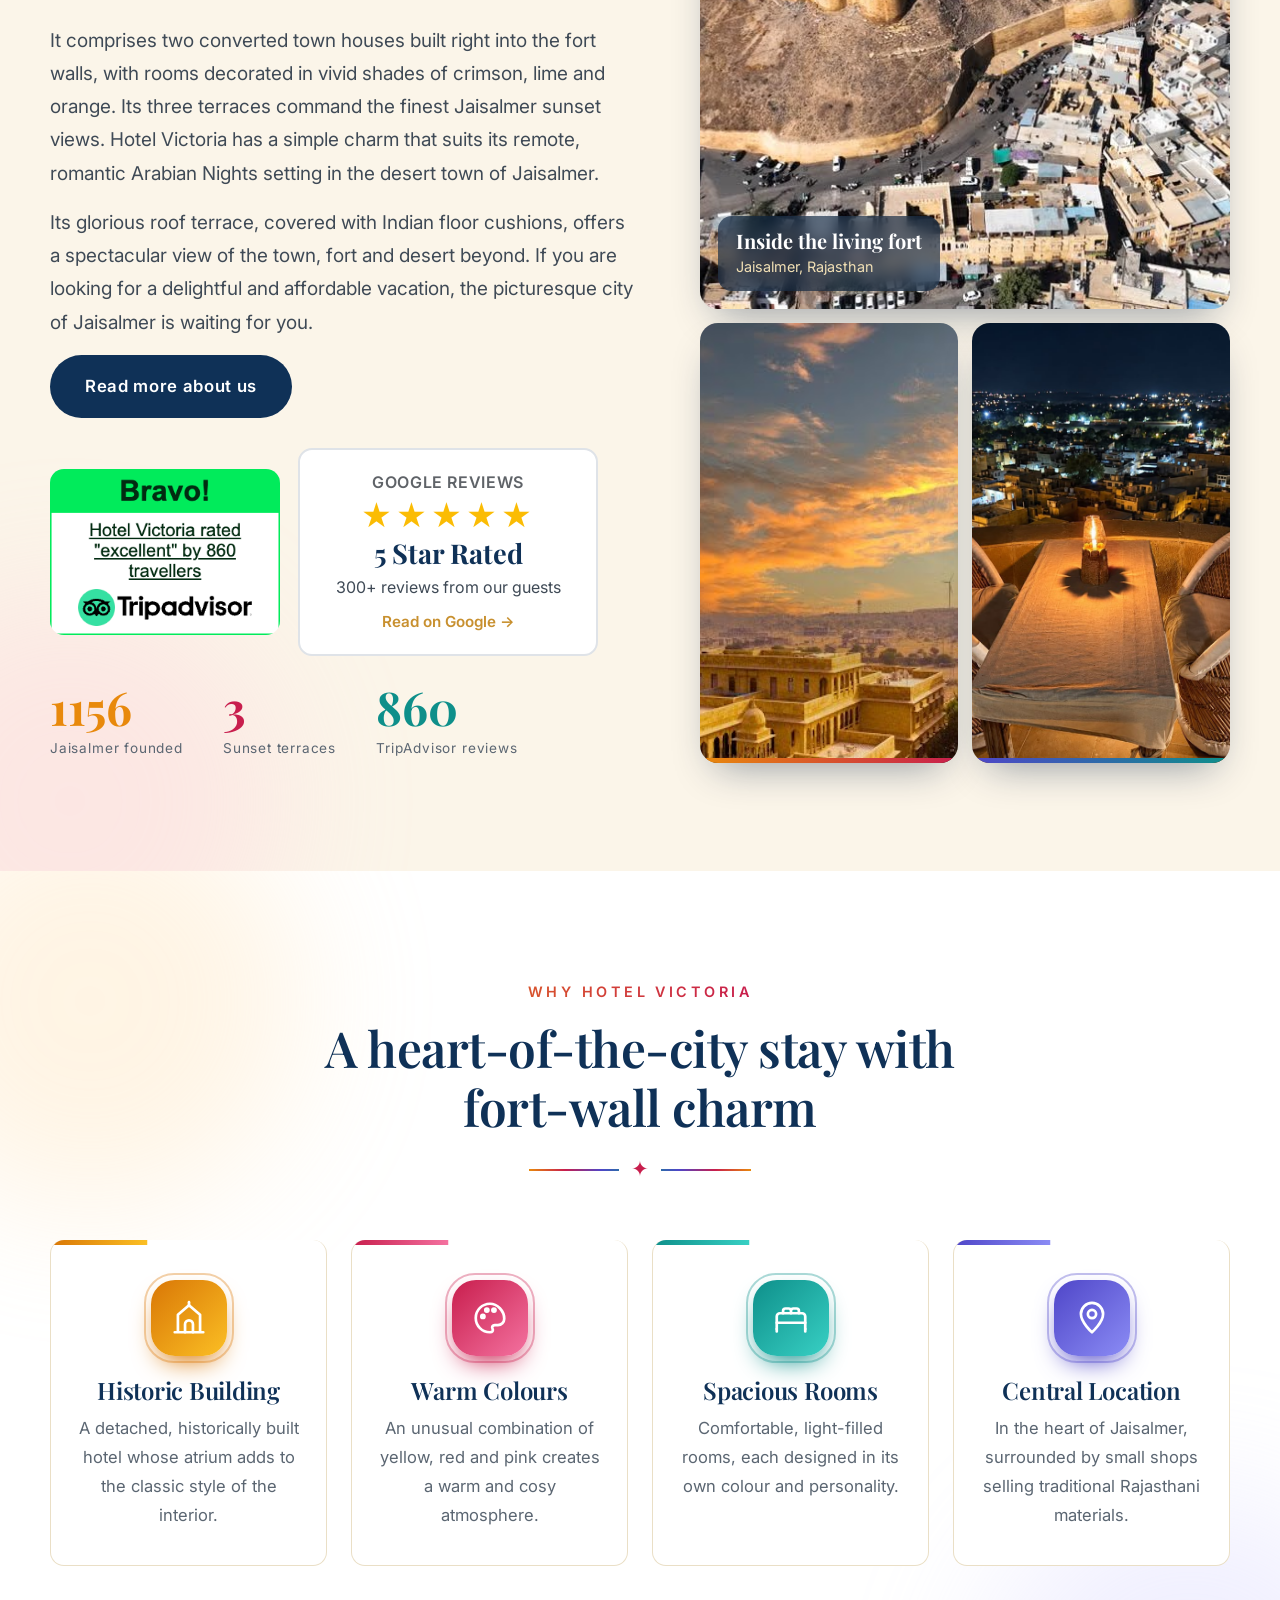
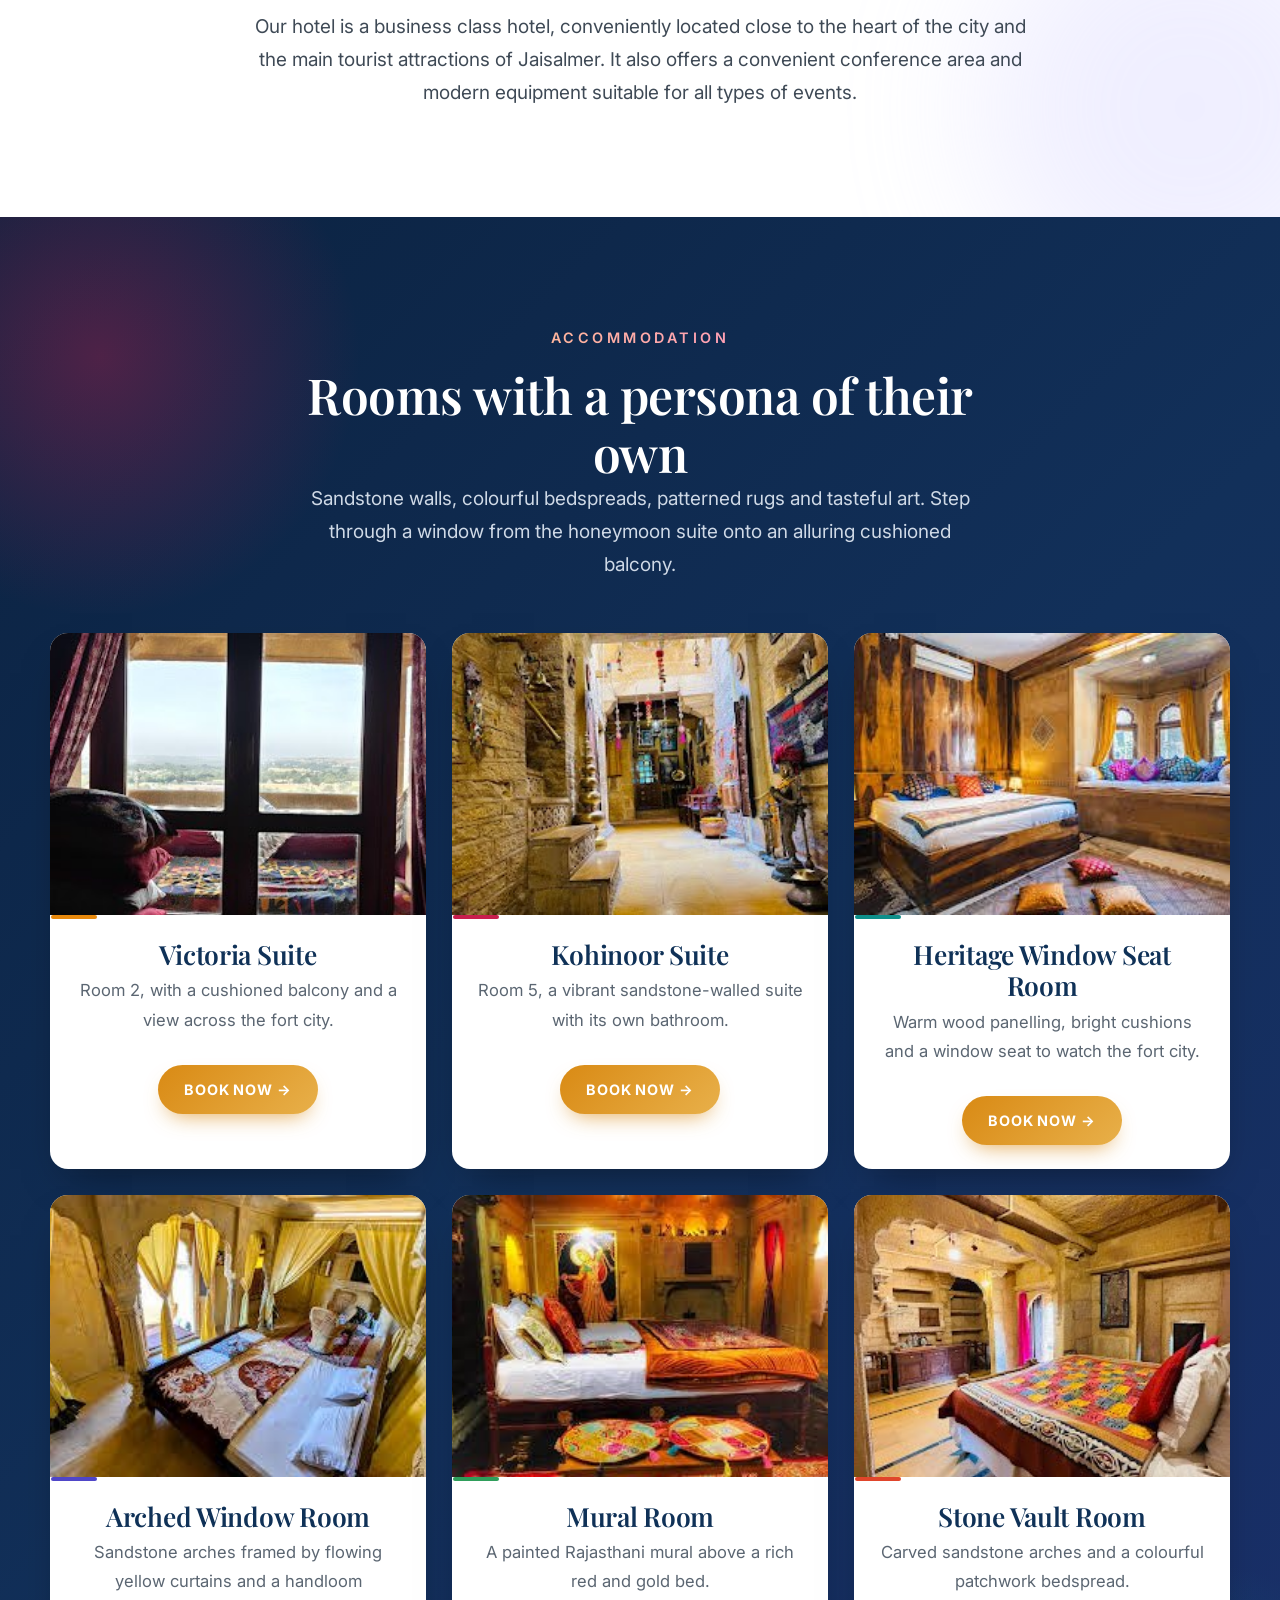
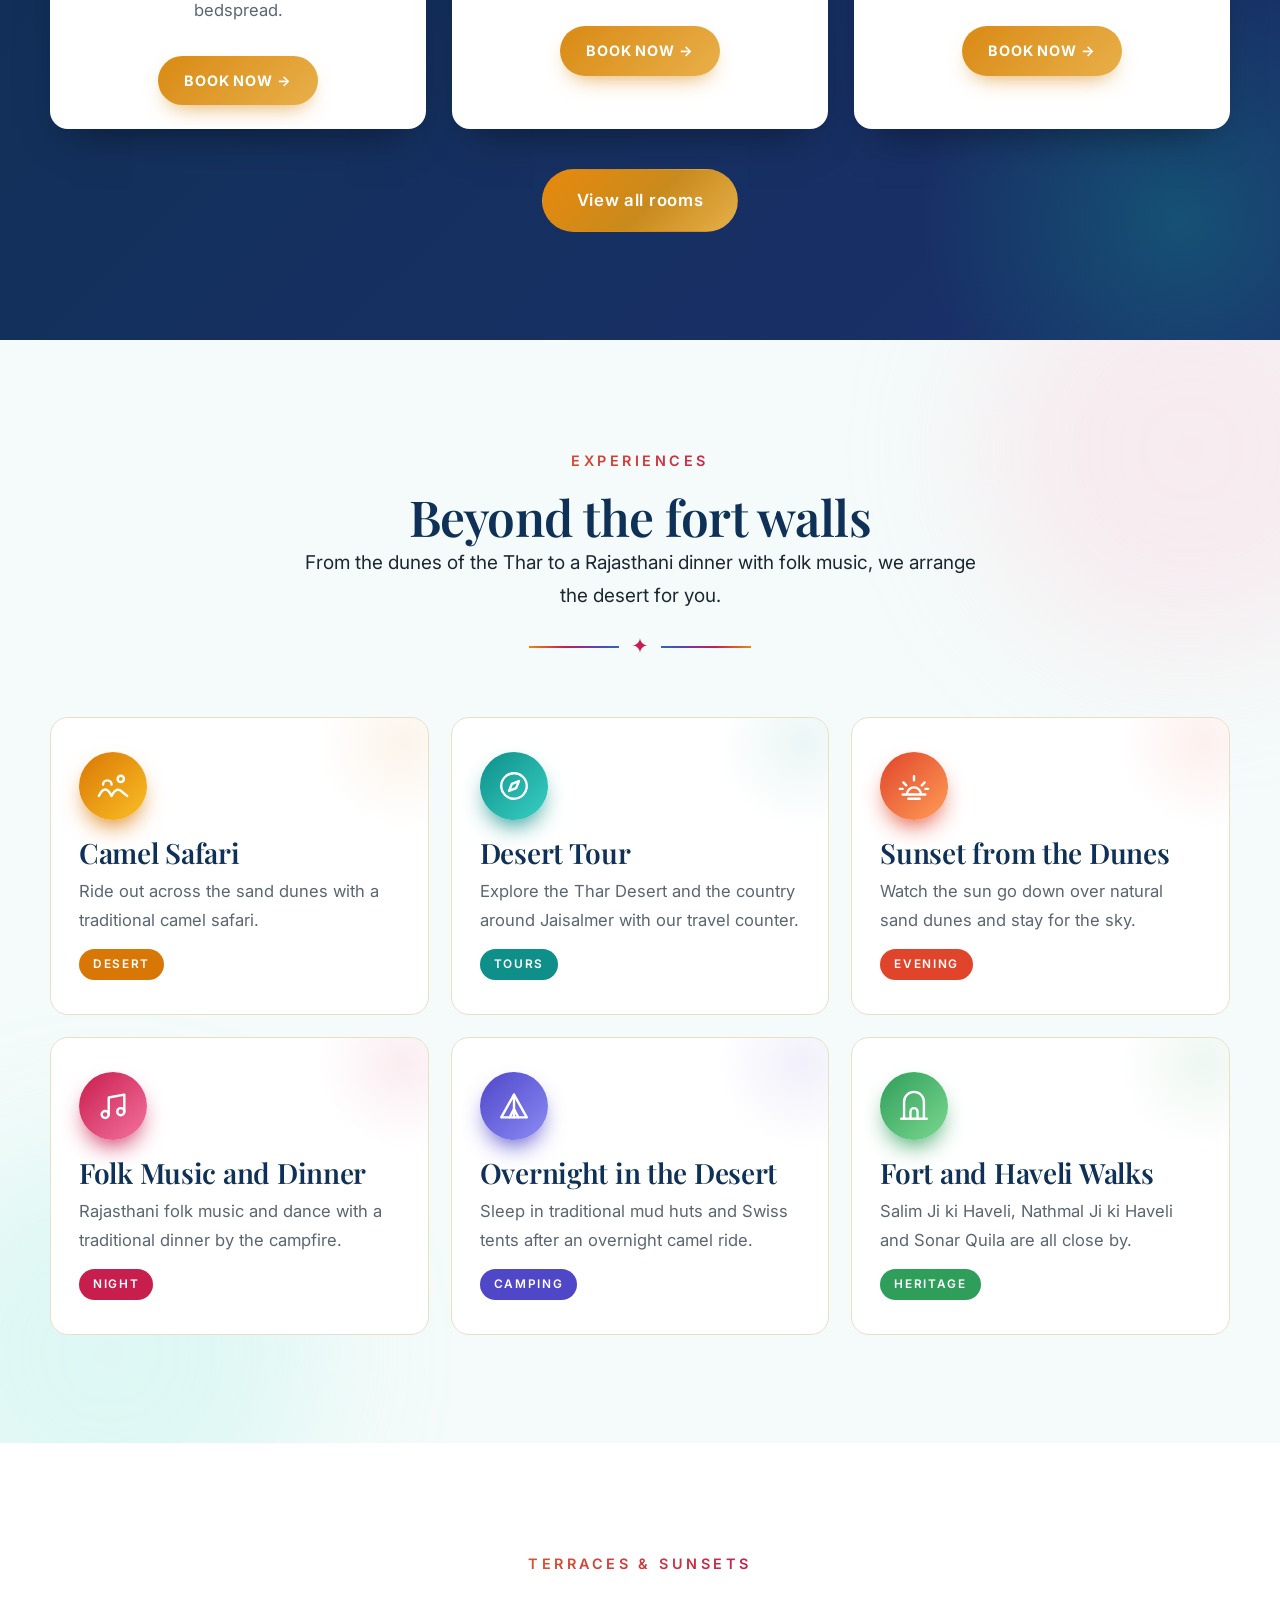
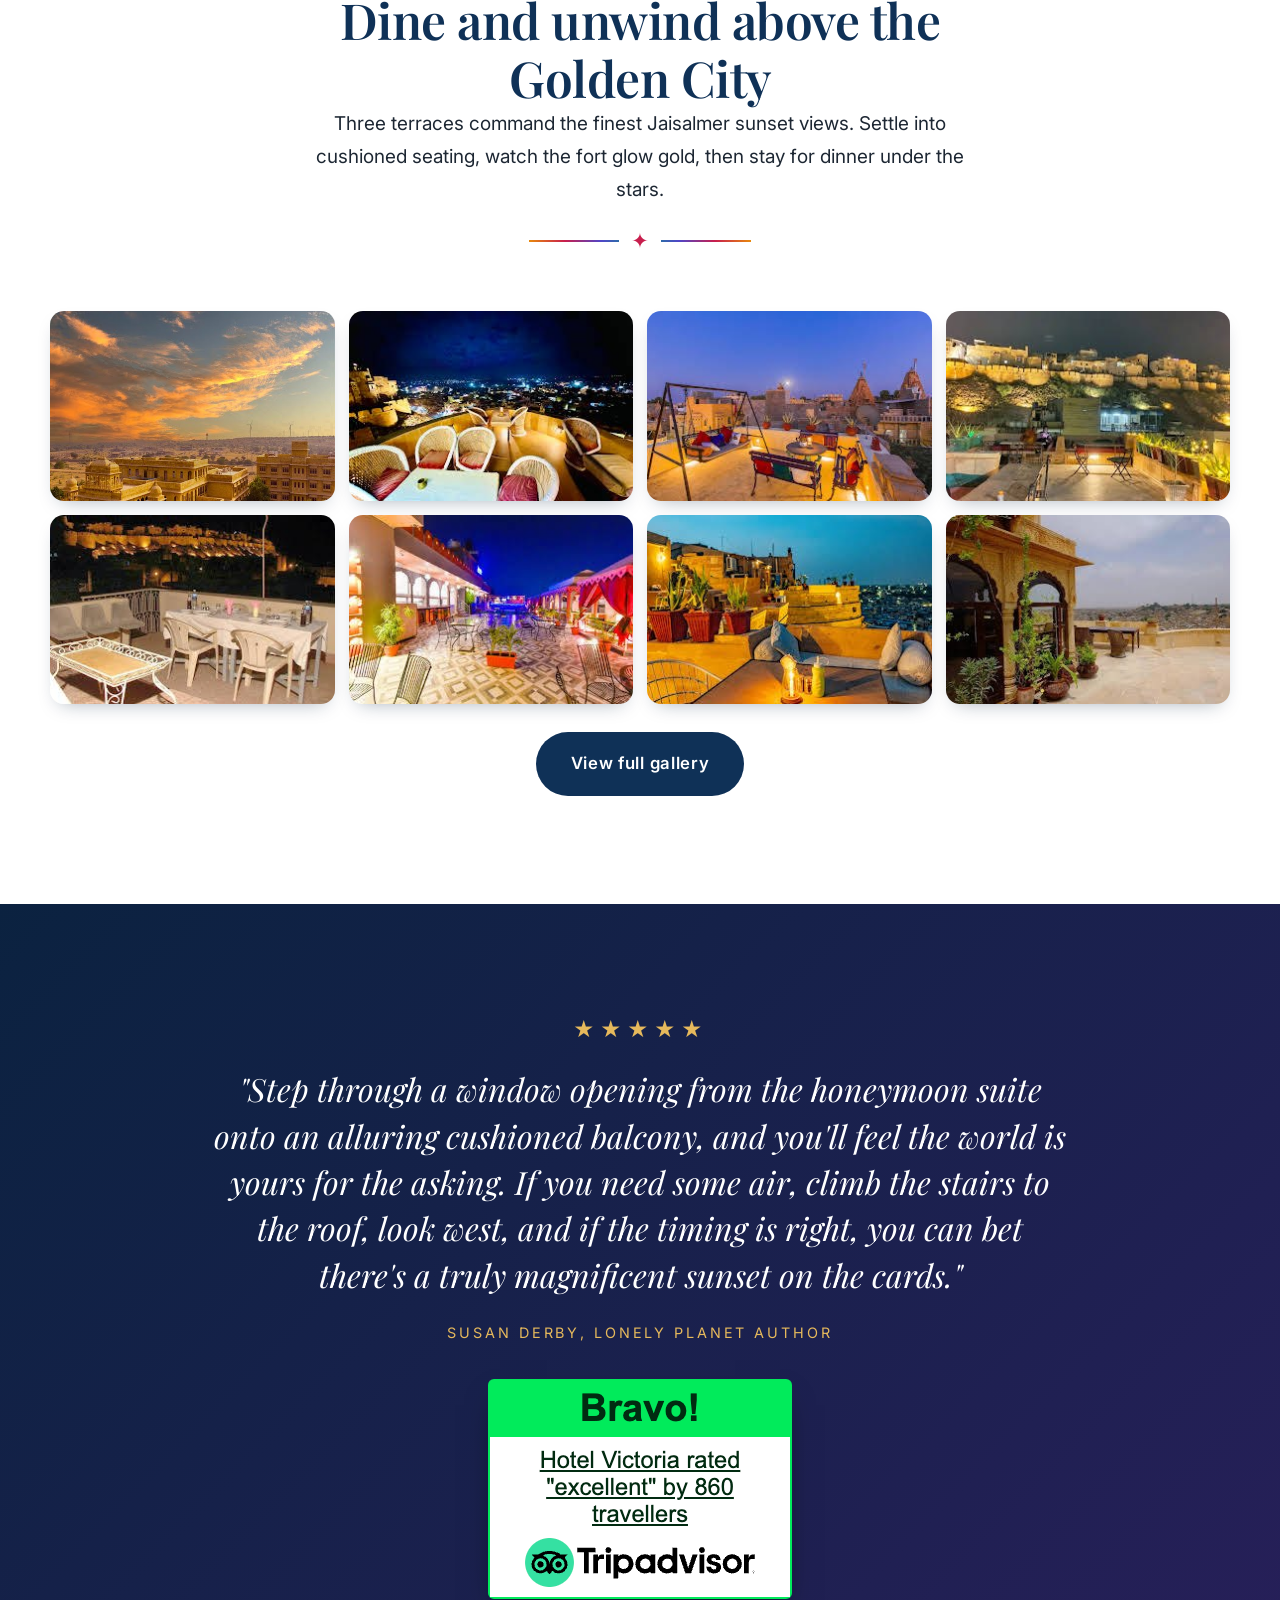
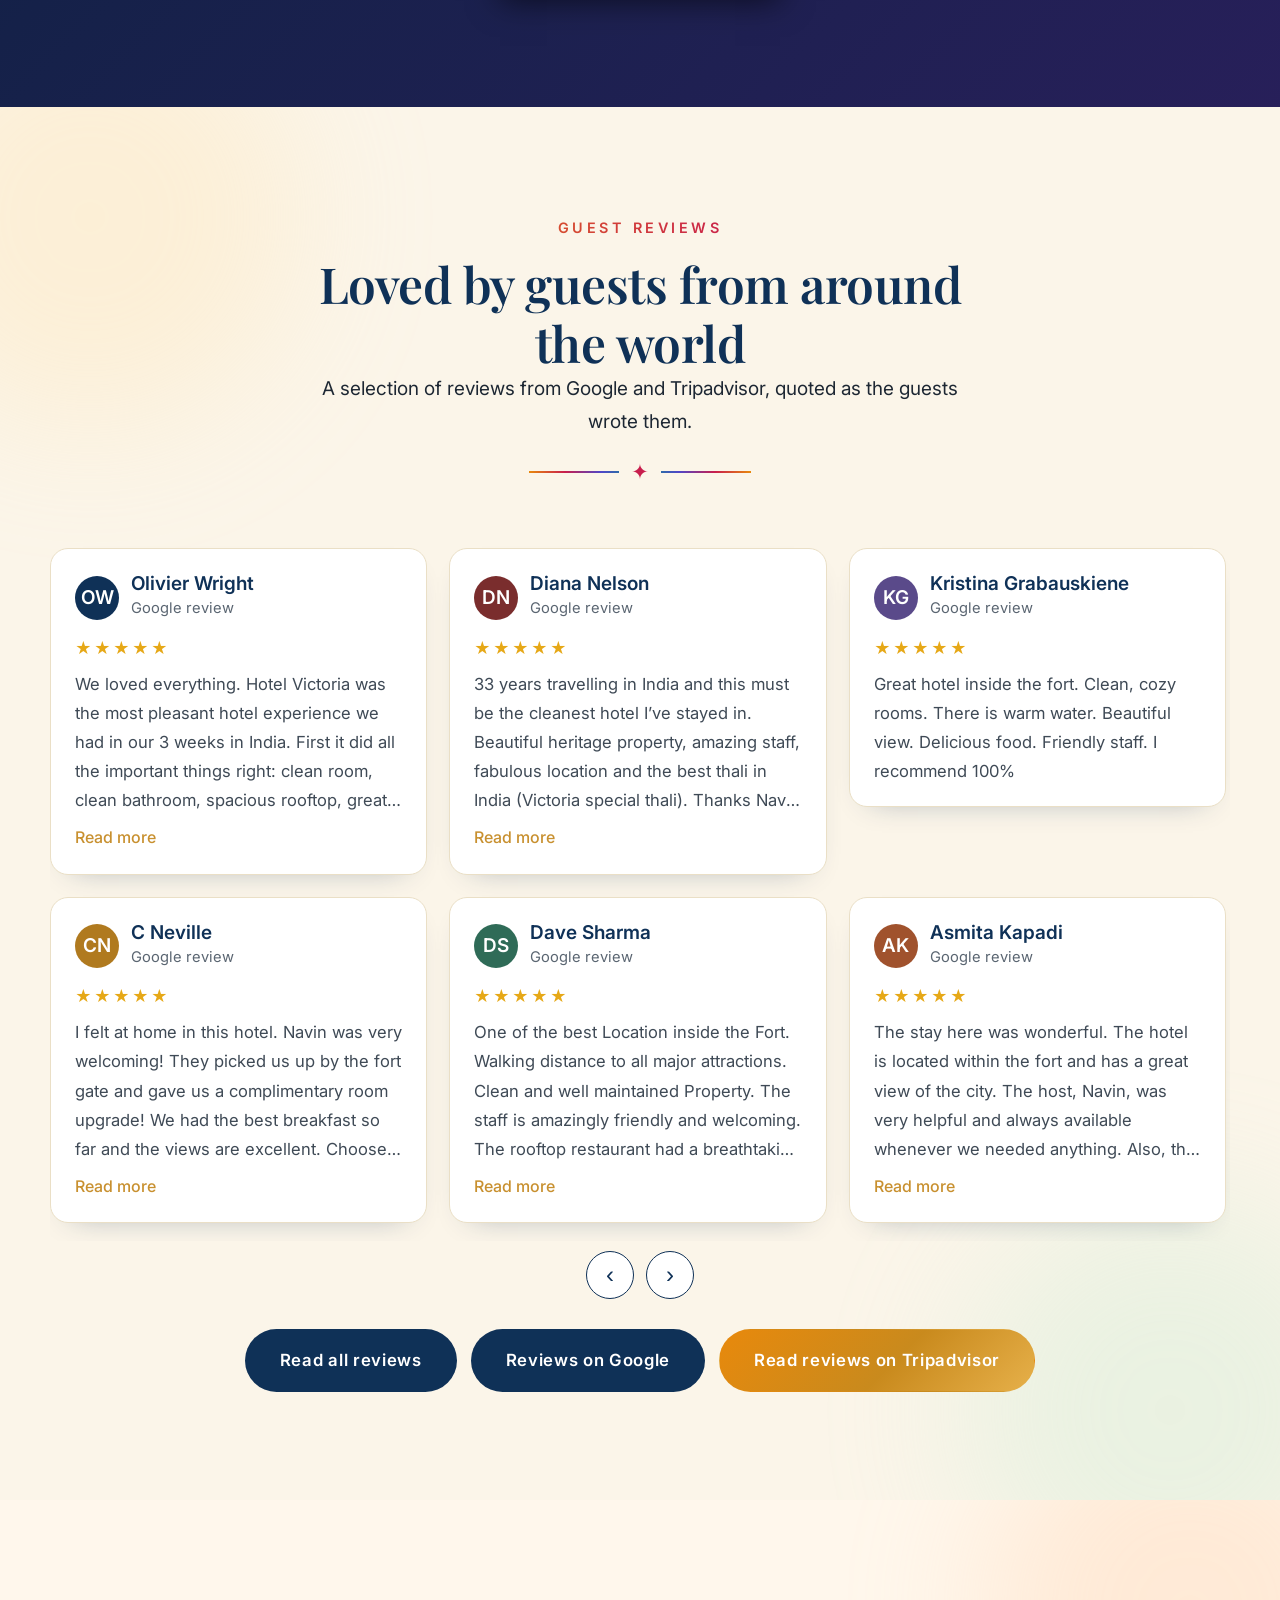
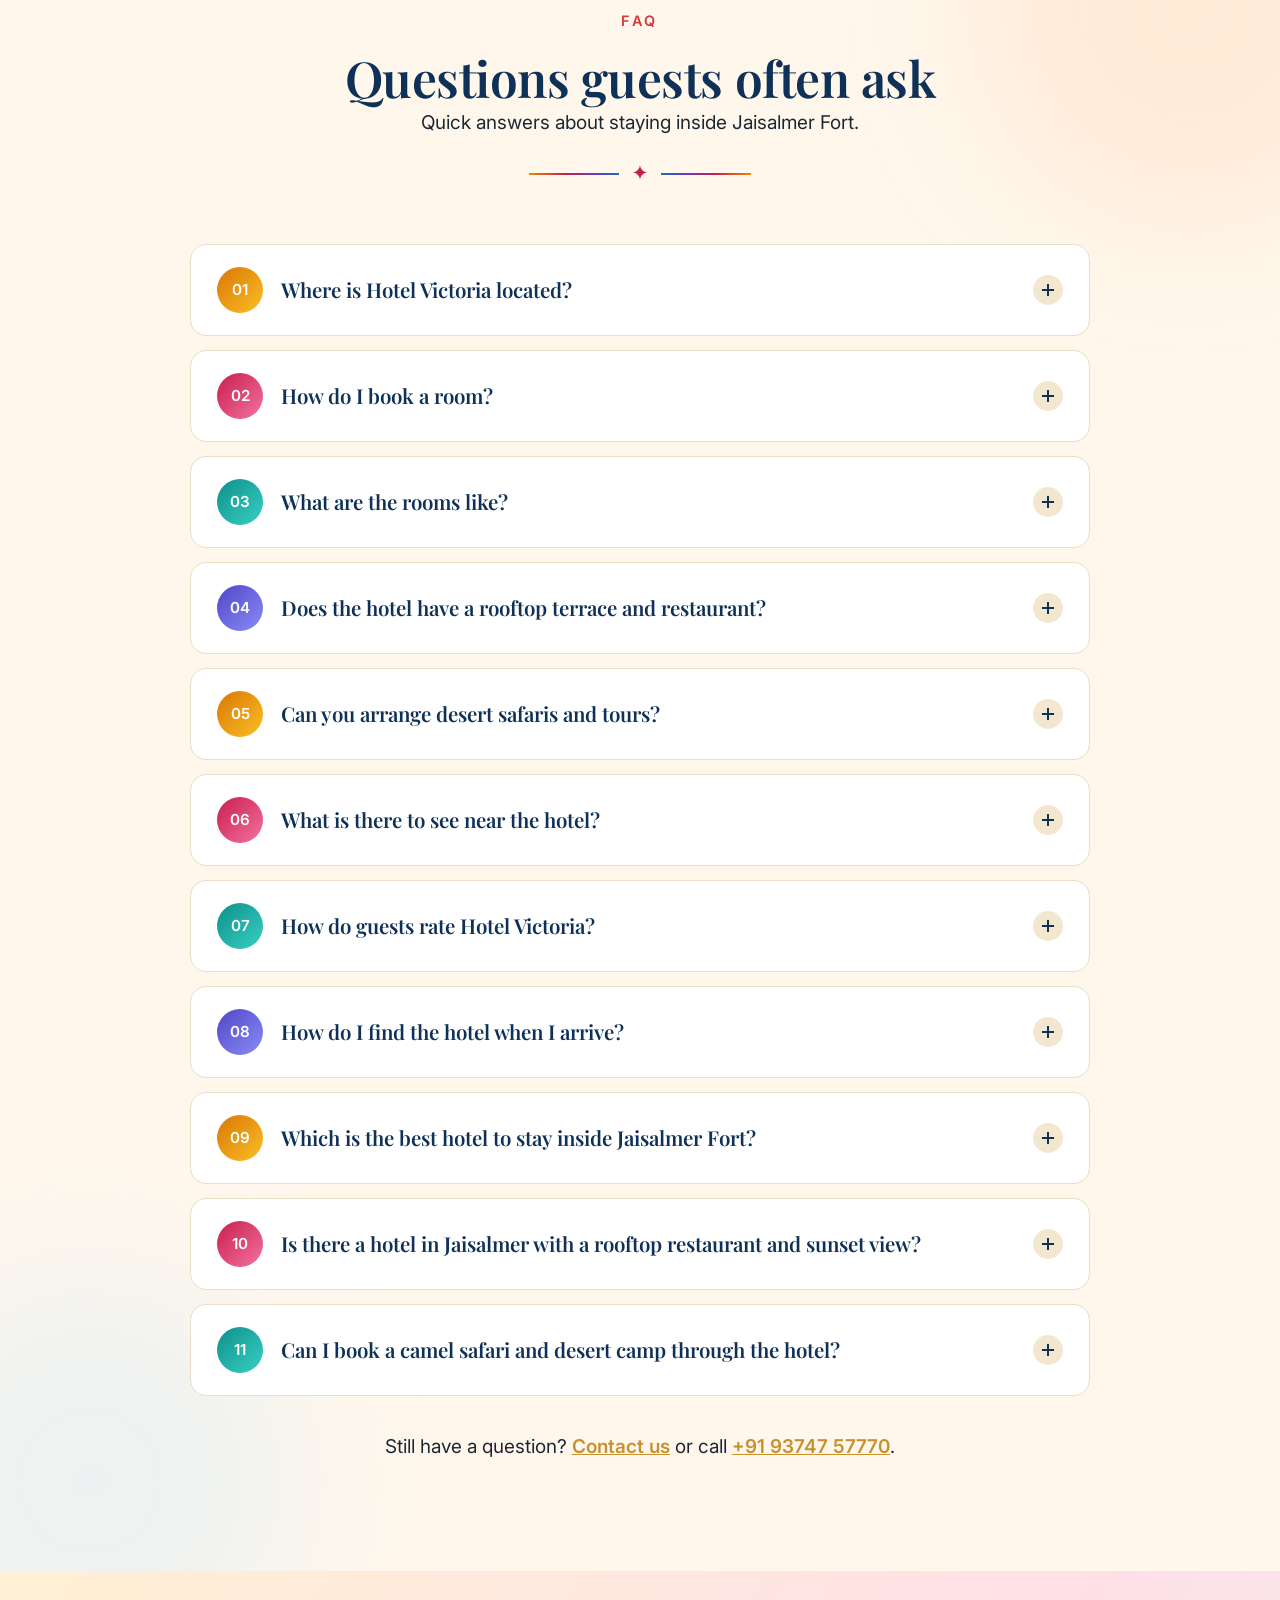
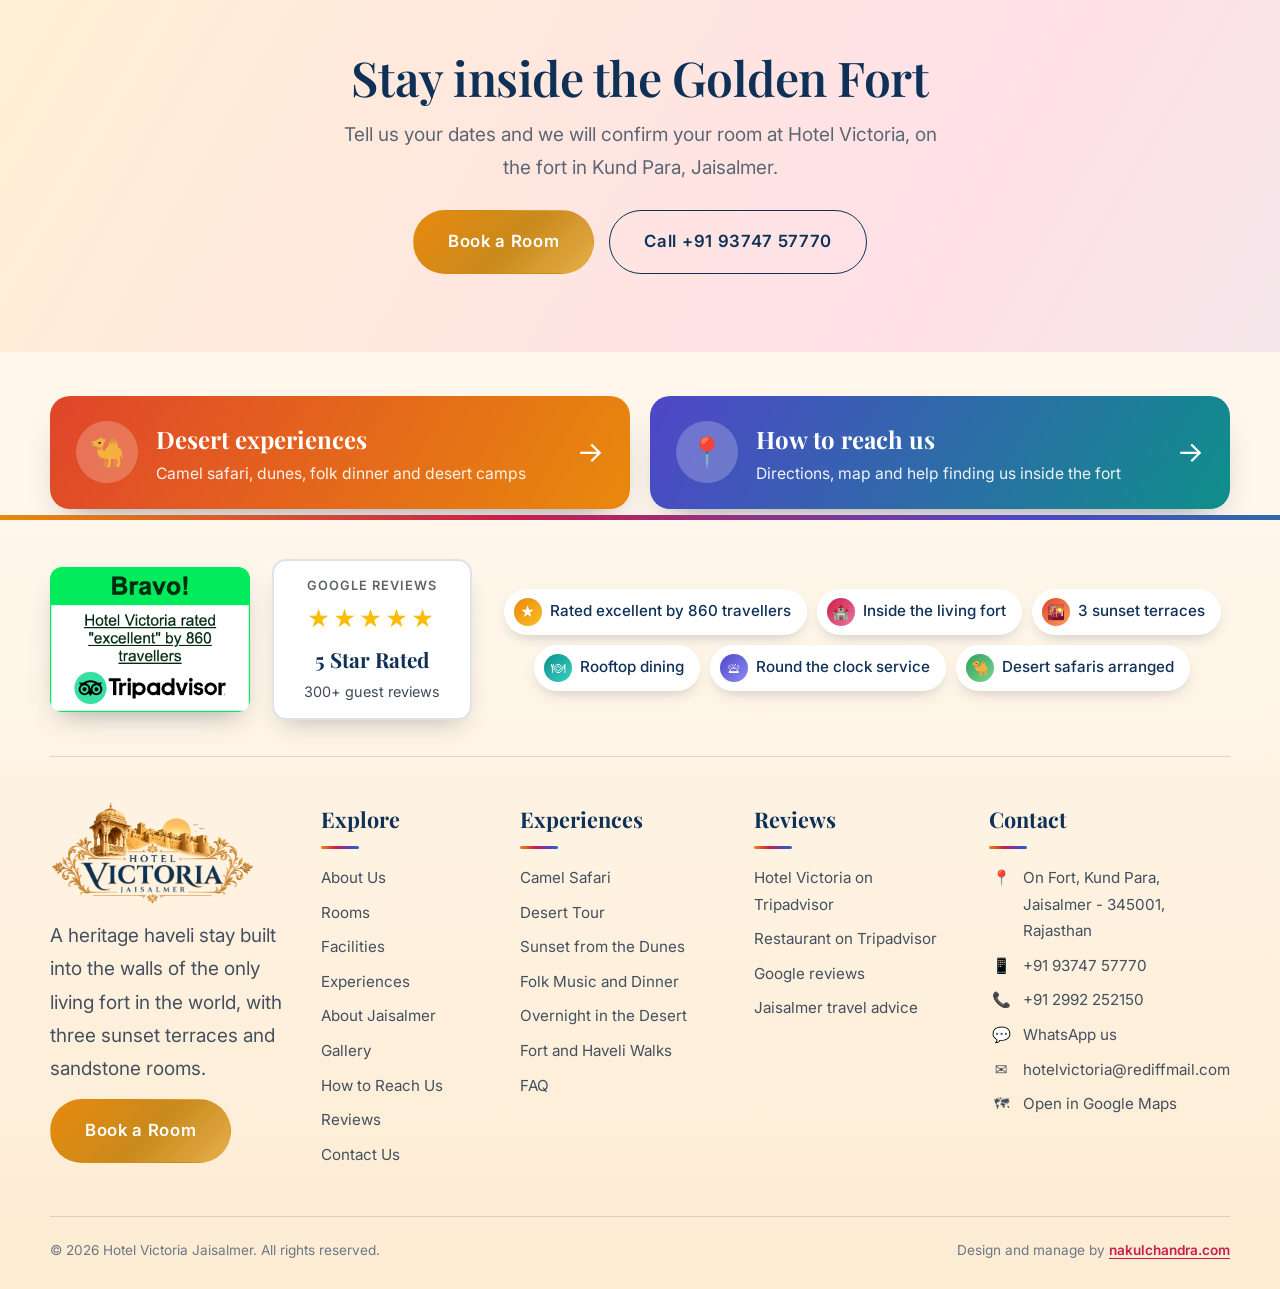
==== commit b9854e7b: "Tidy leftover enquiry wording and http links after form removal Co-Authored-By: Claude Sonnet 5.5 <n" ====
--- a/index.html
+++ b/index.html
@@ -202,7 +202,7 @@
     </div>
   </div>
 </section>
-<section class="section faq" id="faq"><div class="wrap"><div class="section-head reveal"><span class="eyebrow">FAQ</span><h2>Questions guests often ask</h2><p>Quick answers about staying inside Jaisalmer Fort.</p><div class="orn">&#10022;</div></div><div class="faq-list"><details class="faq-item reveal"><summary><span class="fq-n">01</span><span class="fq-q">Where is Hotel Victoria located?</span><span class="fq-i" aria-hidden="true"></span></summary><div class="fq-a"><p>Hotel Victoria is on the fort, in Kund Para, Jaisalmer 345001, Rajasthan. It sits right inside Jaisalmer Fort, one of the last living forts in the world, so the palace, the havelis and the old town bazaars are all within walking distance.</p></div></details><details class="faq-item reveal"><summary><span class="fq-n">02</span><span class="fq-q">How do I book a room?</span><span class="fq-i" aria-hidden="true"></span></summary><div class="fq-a"><p>Use the Book a Room button to check availability and book online, or send us a request on the Make Enquiry page, call us on +91 93747 57770 or +91 2992 252150, or write to hotelvictoria@rediffmail.com. Tell us your dates and number of guests and we will confirm availability and rates.</p></div></details><details class="faq-item reveal"><summary><span class="fq-n">03</span><span class="fq-q">What are the rooms like?</span><span class="fq-i" aria-hidden="true"></span></summary><div class="fq-a"><p>Our rooms are spread over two converted town houses built into the fort walls. They are decorated in warm shades of crimson, lime and orange, and each has its own personality. Many have cushioned balconies with views across the fort city.</p></div></details><details class="faq-item reveal"><summary><span class="fq-n">04</span><span class="fq-q">Does the hotel have a rooftop terrace and restaurant?</span><span class="fq-i" aria-hidden="true"></span></summary><div class="fq-a"><p>Yes. We have three terraces, including a roof terrace with floor cushions that looks out over the town, the fort and the desert. Meals are served on the terraces, and guests often tell us the sunset views and the Victoria special thali are highlights of their stay.</p></div></details><details class="faq-item reveal"><summary><span class="fq-n">05</span><span class="fq-q">Can you arrange desert safaris and tours?</span><span class="fq-i" aria-hidden="true"></span></summary><div class="fq-a"><p>Yes. Our travel counter can arrange camel safaris, Thar Desert tours, sunset on the dunes, a Rajasthani folk music and dinner evening, and overnight stays in the desert in mud huts or Swiss tents.</p></div></details><details class="faq-item reveal"><summary><span class="fq-n">06</span><span class="fq-q">What is there to see near the hotel?</span><span class="fq-i" aria-hidden="true"></span></summary><div class="fq-a"><p>Salim Ji ki Haveli, Nathmal Ji ki Haveli and Sonar Quila (the fort itself) are all close by. Our team can suggest walking routes, the best time for photos and where to watch the sunset.</p></div></details><details class="faq-item reveal"><summary><span class="fq-n">07</span><span class="fq-q">How do guests rate Hotel Victoria?</span><span class="fq-i" aria-hidden="true"></span></summary><div class="fq-a"><p>Hotel Victoria is rated excellent by 860 travellers on Tripadvisor and has more than 300 five star reviews on Google. Guests regularly mention the location inside the fort, clean rooms, home cooked food and friendly staff.</p></div></details><details class="faq-item reveal"><summary><span class="fq-n">08</span><span class="fq-q">How do I find the hotel when I arrive?</span><span class="fq-i" aria-hidden="true"></span></summary><div class="fq-a"><p>The fort has narrow lanes, so please call us before you arrive. Our team will guide you from the fort gate to the hotel.</p></div></details><details class="faq-item reveal"><summary><span class="fq-n">09</span><span class="fq-q">Which is the best hotel to stay inside Jaisalmer Fort?</span><span class="fq-i" aria-hidden="true"></span></summary><div class="fq-a"><p>Hotel Victoria is a heritage hotel built into the walls of Jaisalmer Fort. It is rated excellent by 860 travellers on Tripadvisor and has more than 300 five star reviews on Google, with guests praising the location, clean rooms, home cooked food and rooftop views.</p></div></details><details class="faq-item reveal"><summary><span class="fq-n">10</span><span class="fq-q">Is there a hotel in Jaisalmer with a rooftop restaurant and sunset view?</span><span class="fq-i" aria-hidden="true"></span></summary><div class="fq-a"><p>Yes. Hotel Victoria has three terraces, including a roof terrace with floor cushions, where you can have dinner and watch the sunset over the fort, the town and the desert.</p></div></details><details class="faq-item reveal"><summary><span class="fq-n">11</span><span class="fq-q">Can I book a camel safari and desert camp through the hotel?</span><span class="fq-i" aria-hidden="true"></span></summary><div class="fq-a"><p>Yes. Our travel counter can arrange a camel safari, a desert tour, sunset on the dunes, a folk music and dinner evening and an overnight desert camp. Message us on WhatsApp for timings and rates.</p></div></details></div><p class="reveal" style="text-align:center;margin-top:34px">Still have a question? <a class="faq-link" href="contact-us.html#enquiry">Send us an enquiry</a> or call <a class="faq-link" href="tel:+919374757770">+91 93747 57770</a>.</p></div><script type="application/ld+json">{"@context": "https://schema.org", "@type": "FAQPage", "mainEntity": [{"@type": "Question", "name": "Where is Hotel Victoria located?", "acceptedAnswer": {"@type": "Answer", "text": "Hotel Victoria is on the fort, in Kund Para, Jaisalmer 345001, Rajasthan. It sits right inside Jaisalmer Fort, one of the last living forts in the world, so the palace, the havelis and the old town bazaars are all within walking distance."}}, {"@type": "Question", "name": "How do I book a room?", "acceptedAnswer": {"@type": "Answer", "text": "Use the Book a Room button to check availability and book online, or send us a request on the Make Enquiry page, call us on +91 93747 57770 or +91 2992 252150, or write to hotelvictoria@rediffmail.com. Tell us your dates and number of guests and we will confirm availability and rates."}}, {"@type": "Question", "name": "What are the rooms like?", "acceptedAnswer": {"@type": "Answer", "text": "Our rooms are spread over two converted town houses built into the fort walls. They are decorated in warm shades of crimson, lime and orange, and each has its own personality. Many have cushioned balconies with views across the fort city."}}, {"@type": "Question", "name": "Does the hotel have a rooftop terrace and restaurant?", "acceptedAnswer": {"@type": "Answer", "text": "Yes. We have three terraces, including a roof terrace with floor cushions that looks out over the town, the fort and the desert. Meals are served on the terraces, and guests often tell us the sunset views and the Victoria special thali are highlights of their stay."}}, {"@type": "Question", "name": "Can you arrange desert safaris and tours?", "acceptedAnswer": {"@type": "Answer", "text": "Yes. Our travel counter can arrange camel safaris, Thar Desert tours, sunset on the dunes, a Rajasthani folk music and dinner evening, and overnight stays in the desert in mud huts or Swiss tents."}}, {"@type": "Question", "name": "What is there to see near the hotel?", "acceptedAnswer": {"@type": "Answer", "text": "Salim Ji ki Haveli, Nathmal Ji ki Haveli and Sonar Quila (the fort itself) are all close by. Our team can suggest walking routes, the best time for photos and where to watch the sunset."}}, {"@type": "Question", "name": "How do guests rate Hotel Victoria?", "acceptedAnswer": {"@type": "Answer", "text": "Hotel Victoria is rated excellent by 860 travellers on Tripadvisor and has more than 300 five star reviews on Google. Guests regularly mention the location inside the fort, clean rooms, home cooked food and friendly staff."}}, {"@type": "Question", "name": "How do I find the hotel when I arrive?", "acceptedAnswer": {"@type": "Answer", "text": "The fort has narrow lanes, so please call us before you arrive. Our team will guide you from the fort gate to the hotel."}}, {"@type": "Question", "name": "Which is the best hotel to stay inside Jaisalmer Fort?", "acceptedAnswer": {"@type": "Answer", "text": "Hotel Victoria is a heritage hotel built into the walls of Jaisalmer Fort. It is rated excellent by 860 travellers on Tripadvisor and has more than 300 five star reviews on Google, with guests praising the location, clean rooms, home cooked food and rooftop views."}}, {"@type": "Question", "name": "Is there a hotel in Jaisalmer with a rooftop restaurant and sunset view?", "acceptedAnswer": {"@type": "Answer", "text": "Yes. Hotel Victoria has three terraces, including a roof terrace with floor cushions, where you can have dinner and watch the sunset over the fort, the town and the desert."}}, {"@type": "Question", "name": "Can I book a camel safari and desert camp through the hotel?", "acceptedAnswer": {"@type": "Answer", "text": "Yes. Our travel counter can arrange a camel safari, a desert tour, sunset on the dunes, a folk music and dinner evening and an overnight desert camp. Message us on WhatsApp for timings and rates."}}]}</script></section>
+<section class="section faq" id="faq"><div class="wrap"><div class="section-head reveal"><span class="eyebrow">FAQ</span><h2>Questions guests often ask</h2><p>Quick answers about staying inside Jaisalmer Fort.</p><div class="orn">&#10022;</div></div><div class="faq-list"><details class="faq-item reveal"><summary><span class="fq-n">01</span><span class="fq-q">Where is Hotel Victoria located?</span><span class="fq-i" aria-hidden="true"></span></summary><div class="fq-a"><p>Hotel Victoria is on the fort, in Kund Para, Jaisalmer 345001, Rajasthan. It sits right inside Jaisalmer Fort, one of the last living forts in the world, so the palace, the havelis and the old town bazaars are all within walking distance.</p></div></details><details class="faq-item reveal"><summary><span class="fq-n">02</span><span class="fq-q">How do I book a room?</span><span class="fq-i" aria-hidden="true"></span></summary><div class="fq-a"><p>Use the Book a Room button to check availability and book online, or message us on WhatsApp, call us on +91 93747 57770 or +91 2992 252150, or write to hotelvictoria@rediffmail.com. Tell us your dates and number of guests and we will confirm availability and rates.</p></div></details><details class="faq-item reveal"><summary><span class="fq-n">03</span><span class="fq-q">What are the rooms like?</span><span class="fq-i" aria-hidden="true"></span></summary><div class="fq-a"><p>Our rooms are spread over two converted town houses built into the fort walls. They are decorated in warm shades of crimson, lime and orange, and each has its own personality. Many have cushioned balconies with views across the fort city.</p></div></details><details class="faq-item reveal"><summary><span class="fq-n">04</span><span class="fq-q">Does the hotel have a rooftop terrace and restaurant?</span><span class="fq-i" aria-hidden="true"></span></summary><div class="fq-a"><p>Yes. We have three terraces, including a roof terrace with floor cushions that looks out over the town, the fort and the desert. Meals are served on the terraces, and guests often tell us the sunset views and the Victoria special thali are highlights of their stay.</p></div></details><details class="faq-item reveal"><summary><span class="fq-n">05</span><span class="fq-q">Can you arrange desert safaris and tours?</span><span class="fq-i" aria-hidden="true"></span></summary><div class="fq-a"><p>Yes. Our travel counter can arrange camel safaris, Thar Desert tours, sunset on the dunes, a Rajasthani folk music and dinner evening, and overnight stays in the desert in mud huts or Swiss tents.</p></div></details><details class="faq-item reveal"><summary><span class="fq-n">06</span><span class="fq-q">What is there to see near the hotel?</span><span class="fq-i" aria-hidden="true"></span></summary><div class="fq-a"><p>Salim Ji ki Haveli, Nathmal Ji ki Haveli and Sonar Quila (the fort itself) are all close by. Our team can suggest walking routes, the best time for photos and where to watch the sunset.</p></div></details><details class="faq-item reveal"><summary><span class="fq-n">07</span><span class="fq-q">How do guests rate Hotel Victoria?</span><span class="fq-i" aria-hidden="true"></span></summary><div class="fq-a"><p>Hotel Victoria is rated excellent by 860 travellers on Tripadvisor and has more than 300 five star reviews on Google. Guests regularly mention the location inside the fort, clean rooms, home cooked food and friendly staff.</p></div></details><details class="faq-item reveal"><summary><span class="fq-n">08</span><span class="fq-q">How do I find the hotel when I arrive?</span><span class="fq-i" aria-hidden="true"></span></summary><div class="fq-a"><p>The fort has narrow lanes, so please call us before you arrive. Our team will guide you from the fort gate to the hotel.</p></div></details><details class="faq-item reveal"><summary><span class="fq-n">09</span><span class="fq-q">Which is the best hotel to stay inside Jaisalmer Fort?</span><span class="fq-i" aria-hidden="true"></span></summary><div class="fq-a"><p>Hotel Victoria is a heritage hotel built into the walls of Jaisalmer Fort. It is rated excellent by 860 travellers on Tripadvisor and has more than 300 five star reviews on Google, with guests praising the location, clean rooms, home cooked food and rooftop views.</p></div></details><details class="faq-item reveal"><summary><span class="fq-n">10</span><span class="fq-q">Is there a hotel in Jaisalmer with a rooftop restaurant and sunset view?</span><span class="fq-i" aria-hidden="true"></span></summary><div class="fq-a"><p>Yes. Hotel Victoria has three terraces, including a roof terrace with floor cushions, where you can have dinner and watch the sunset over the fort, the town and the desert.</p></div></details><details class="faq-item reveal"><summary><span class="fq-n">11</span><span class="fq-q">Can I book a camel safari and desert camp through the hotel?</span><span class="fq-i" aria-hidden="true"></span></summary><div class="fq-a"><p>Yes. Our travel counter can arrange a camel safari, a desert tour, sunset on the dunes, a folk music and dinner evening and an overnight desert camp. Message us on WhatsApp for timings and rates.</p></div></details></div><p class="reveal" style="text-align:center;margin-top:34px">Still have a question? <a class="faq-link" href="contact-us.html">Contact us</a> or call <a class="faq-link" href="tel:+919374757770">+91 93747 57770</a>.</p></div><script type="application/ld+json">{"@context": "https://schema.org", "@type": "FAQPage", "mainEntity": [{"@type": "Question", "name": "Where is Hotel Victoria located?", "acceptedAnswer": {"@type": "Answer", "text": "Hotel Victoria is on the fort, in Kund Para, Jaisalmer 345001, Rajasthan. It sits right inside Jaisalmer Fort, one of the last living forts in the world, so the palace, the havelis and the old town bazaars are all within walking distance."}}, {"@type": "Question", "name": "How do I book a room?", "acceptedAnswer": {"@type": "Answer", "text": "Use the Book a Room button to check availability and book online, or message us on WhatsApp, call us on +91 93747 57770 or +91 2992 252150, or write to hotelvictoria@rediffmail.com. Tell us your dates and number of guests and we will confirm availability and rates."}}, {"@type": "Question", "name": "What are the rooms like?", "acceptedAnswer": {"@type": "Answer", "text": "Our rooms are spread over two converted town houses built into the fort walls. They are decorated in warm shades of crimson, lime and orange, and each has its own personality. Many have cushioned balconies with views across the fort city."}}, {"@type": "Question", "name": "Does the hotel have a rooftop terrace and restaurant?", "acceptedAnswer": {"@type": "Answer", "text": "Yes. We have three terraces, including a roof terrace with floor cushions that looks out over the town, the fort and the desert. Meals are served on the terraces, and guests often tell us the sunset views and the Victoria special thali are highlights of their stay."}}, {"@type": "Question", "name": "Can you arrange desert safaris and tours?", "acceptedAnswer": {"@type": "Answer", "text": "Yes. Our travel counter can arrange camel safaris, Thar Desert tours, sunset on the dunes, a Rajasthani folk music and dinner evening, and overnight stays in the desert in mud huts or Swiss tents."}}, {"@type": "Question", "name": "What is there to see near the hotel?", "acceptedAnswer": {"@type": "Answer", "text": "Salim Ji ki Haveli, Nathmal Ji ki Haveli and Sonar Quila (the fort itself) are all close by. Our team can suggest walking routes, the best time for photos and where to watch the sunset."}}, {"@type": "Question", "name": "How do guests rate Hotel Victoria?", "acceptedAnswer": {"@type": "Answer", "text": "Hotel Victoria is rated excellent by 860 travellers on Tripadvisor and has more than 300 five star reviews on Google. Guests regularly mention the location inside the fort, clean rooms, home cooked food and friendly staff."}}, {"@type": "Question", "name": "How do I find the hotel when I arrive?", "acceptedAnswer": {"@type": "Answer", "text": "The fort has narrow lanes, so please call us before you arrive. Our team will guide you from the fort gate to the hotel."}}, {"@type": "Question", "name": "Which is the best hotel to stay inside Jaisalmer Fort?", "acceptedAnswer": {"@type": "Answer", "text": "Hotel Victoria is a heritage hotel built into the walls of Jaisalmer Fort. It is rated excellent by 860 travellers on Tripadvisor and has more than 300 five star reviews on Google, with guests praising the location, clean rooms, home cooked food and rooftop views."}}, {"@type": "Question", "name": "Is there a hotel in Jaisalmer with a rooftop restaurant and sunset view?", "acceptedAnswer": {"@type": "Answer", "text": "Yes. Hotel Victoria has three terraces, including a roof terrace with floor cushions, where you can have dinner and watch the sunset over the fort, the town and the desert."}}, {"@type": "Question", "name": "Can I book a camel safari and desert camp through the hotel?", "acceptedAnswer": {"@type": "Answer", "text": "Yes. Our travel counter can arrange a camel safari, a desert tour, sunset on the dunes, a folk music and dinner evening and an overnight desert camp. Message us on WhatsApp for timings and rates."}}]}</script></section>
 <section class="cta-band">
   <div class="wrap reveal">
     <h2>Stay inside the Golden Fort</h2>
@@ -253,9 +253,9 @@
         <h4>Reviews</h4>
         <ul>
           <li><a href="https://www.tripadvisor.in/Hotel_Review-g297667-d646484-Reviews-Hotel_Victoria-Jaisalmer_Jaisalmer_District_Rajasthan.html" target="_blank" rel="noopener">Hotel Victoria on Tripadvisor</a></li>
-          <li><a href="http://www.tripadvisor.in/Restaurant_Review-g297667-d2086717-Reviews-Hotel_victoria_Restaurant_jaisalmer-Jaisalmer_Rajasthan.html" target="_blank" rel="noopener">Restaurant on Tripadvisor</a></li>
+          <li><a href="https://www.tripadvisor.in/Restaurant_Review-g297667-d2086717-Reviews-Hotel_victoria_Restaurant_jaisalmer-Jaisalmer_Rajasthan.html" target="_blank" rel="noopener">Restaurant on Tripadvisor</a></li>
           <li><a href="https://www.google.com/travel/search?ts=CAESCgoCCAMKAggDEAAaVwo5EjcyJTB4Mzk0N2JjMjhjNTQxMzJjYjoweDk3MmE5ODlkZmJkOTMwNzI6DkhvdGVsIFZpY3RvcmlhEhoSFAoHCOoPEAsYDhIHCOoPEAsYDxgBMgIQACoHCgU6A0lOUg&qs=CAEyJkNoZ0k4dURrM3QtVHBwV1hBUm9MTDJjdk1YUnhlV04zZW5NUUFROAJCCQlyMNn7nZgql0IJCXIw2fudmCqX&utm_campaign=sharing&utm_medium=link_btn&utm_source=htls" target="_blank" rel="noopener">Google reviews</a></li>
-          <li><a href="http://www.tripadvisor.in/Tourism-g297667-Jaisalmer_Rajasthan-Vacations.html" target="_blank" rel="noopener">Jaisalmer travel advice</a></li>
+          <li><a href="https://www.tripadvisor.in/Tourism-g297667-Jaisalmer_Rajasthan-Vacations.html" target="_blank" rel="noopener">Jaisalmer travel advice</a></li>
         </ul>
       </div>
       <div>
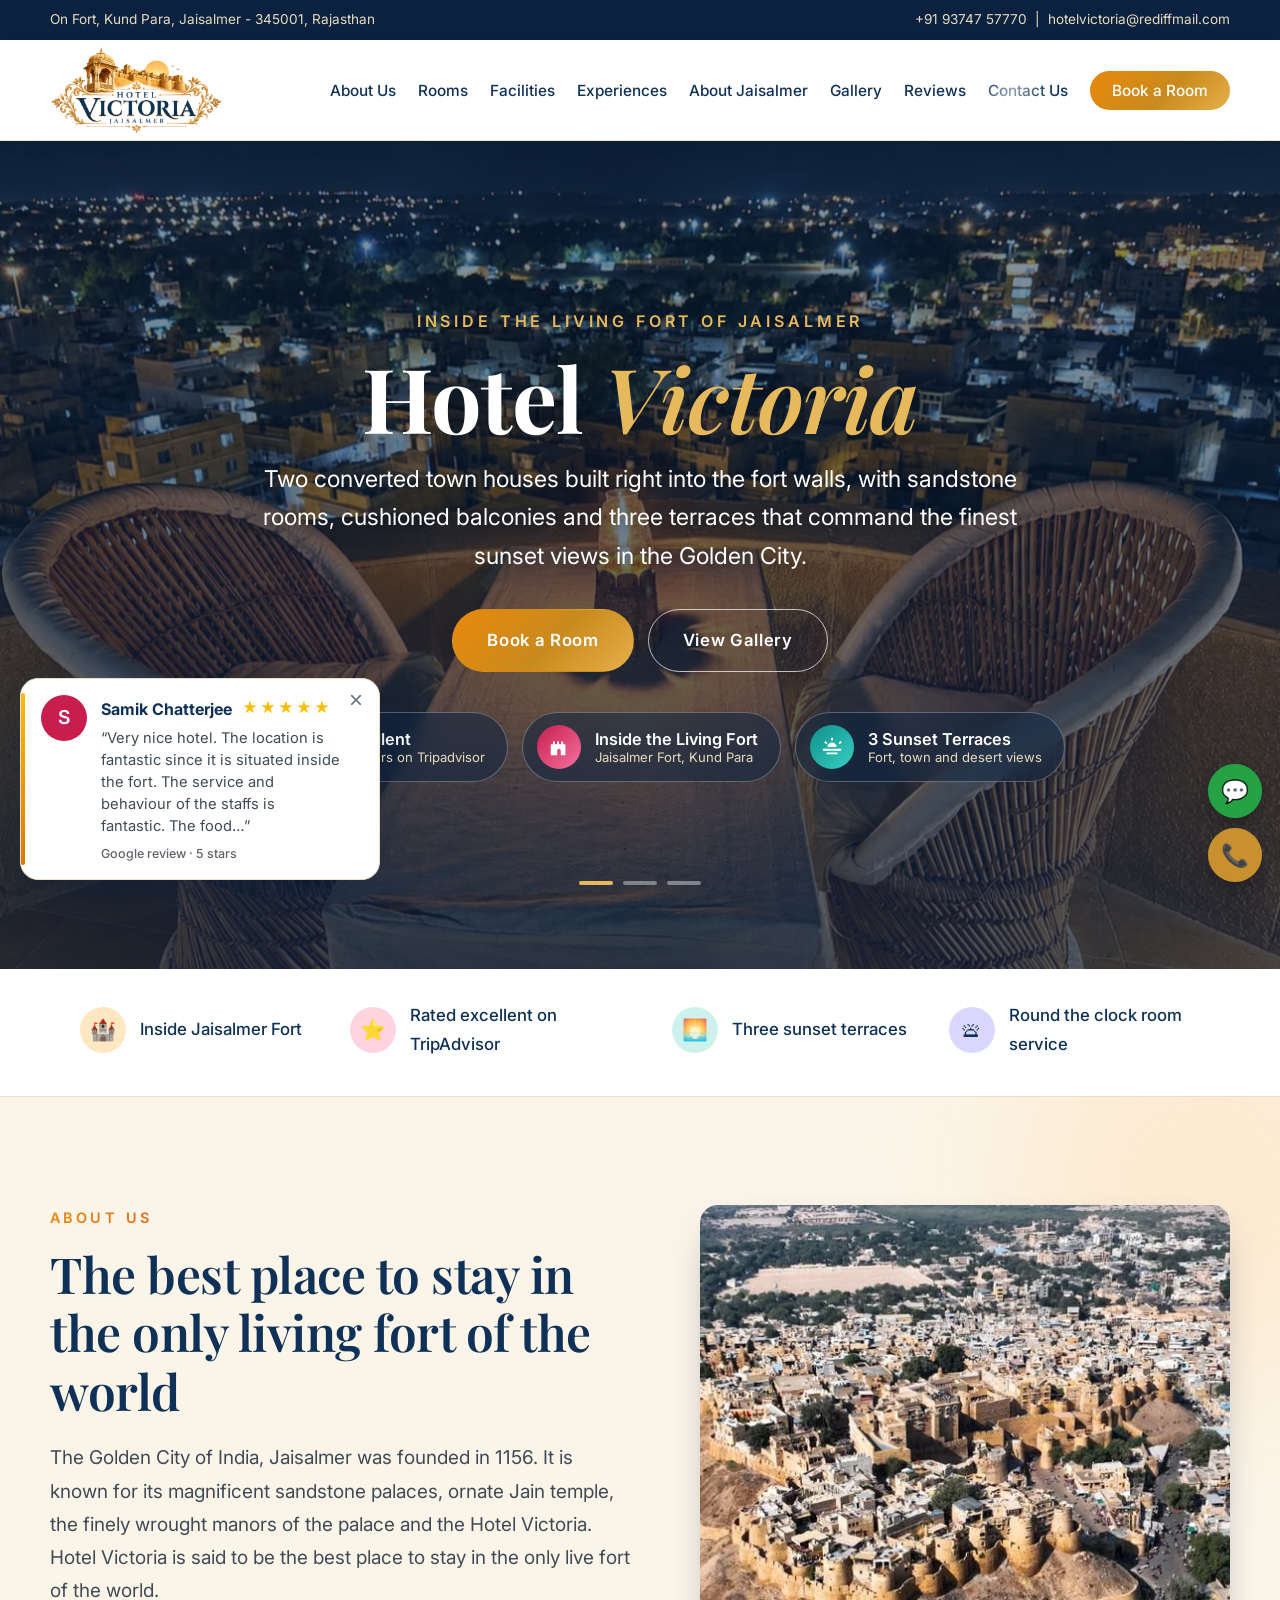
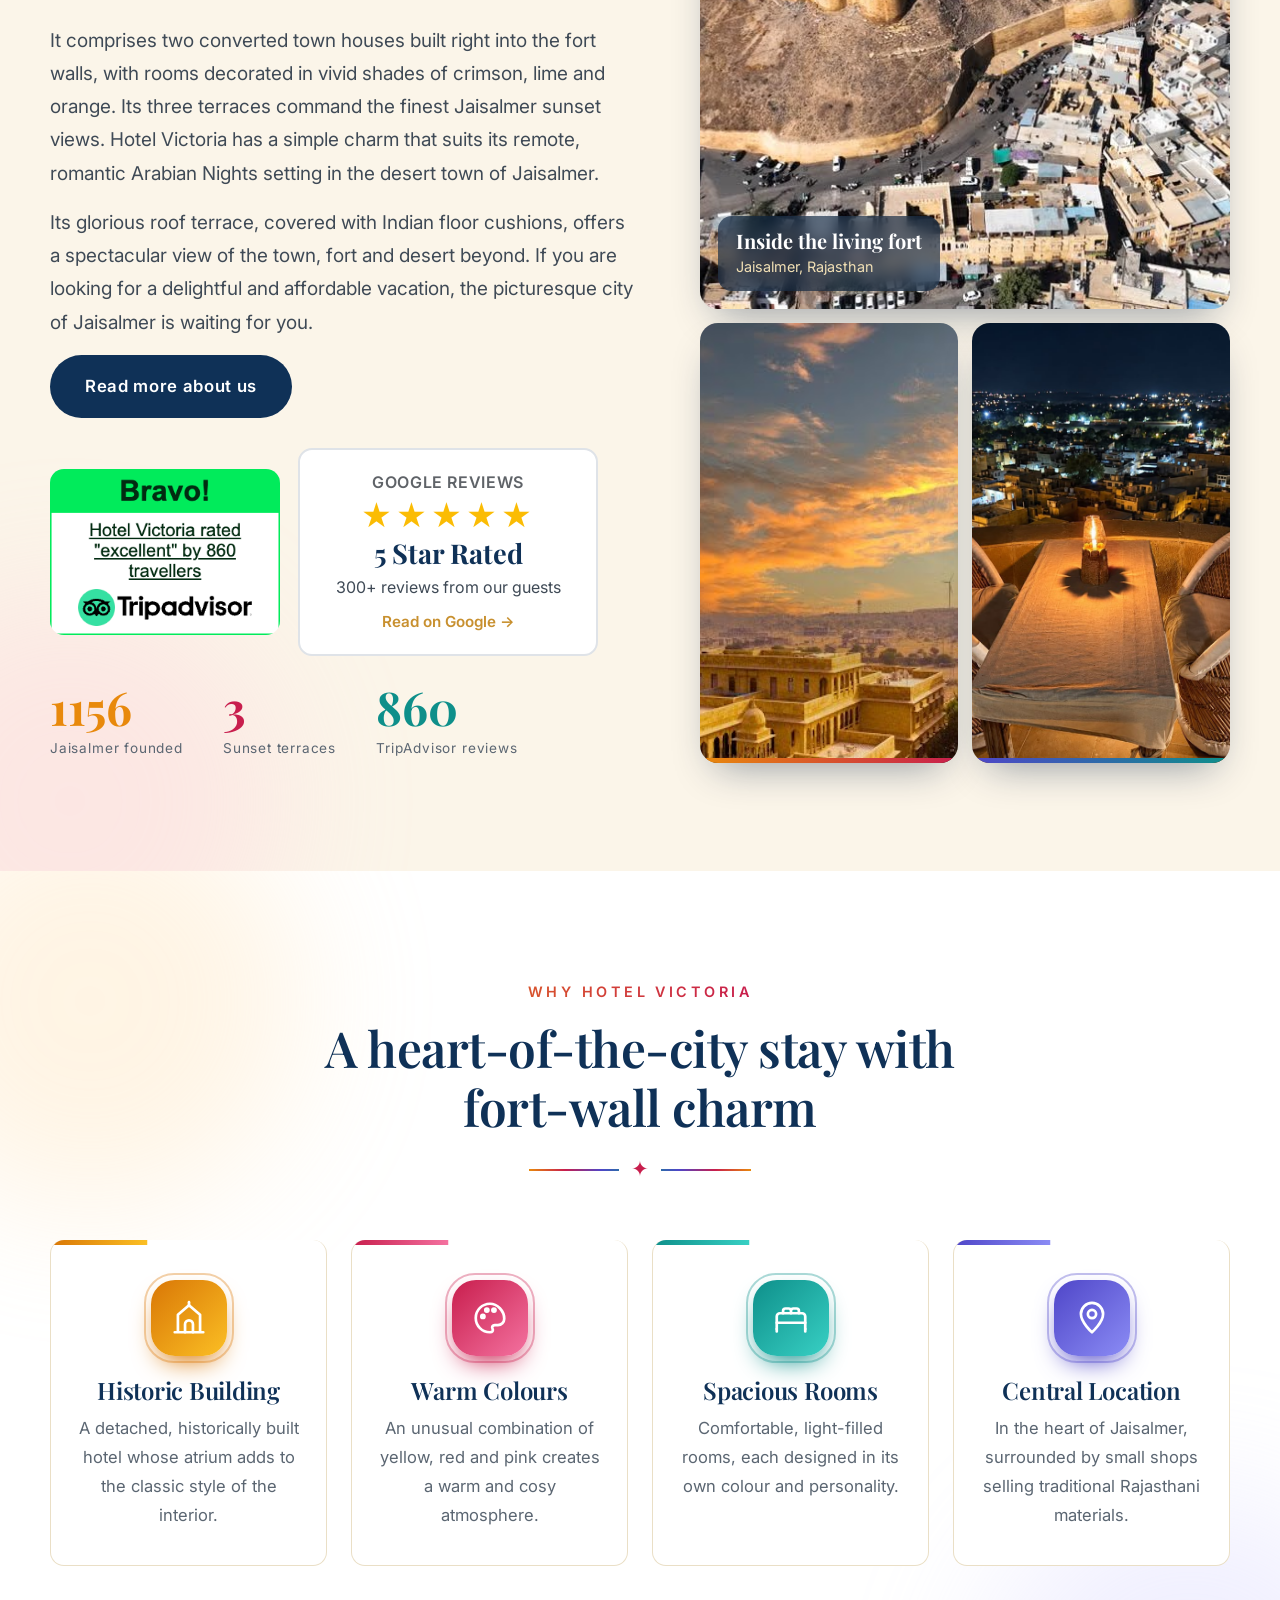
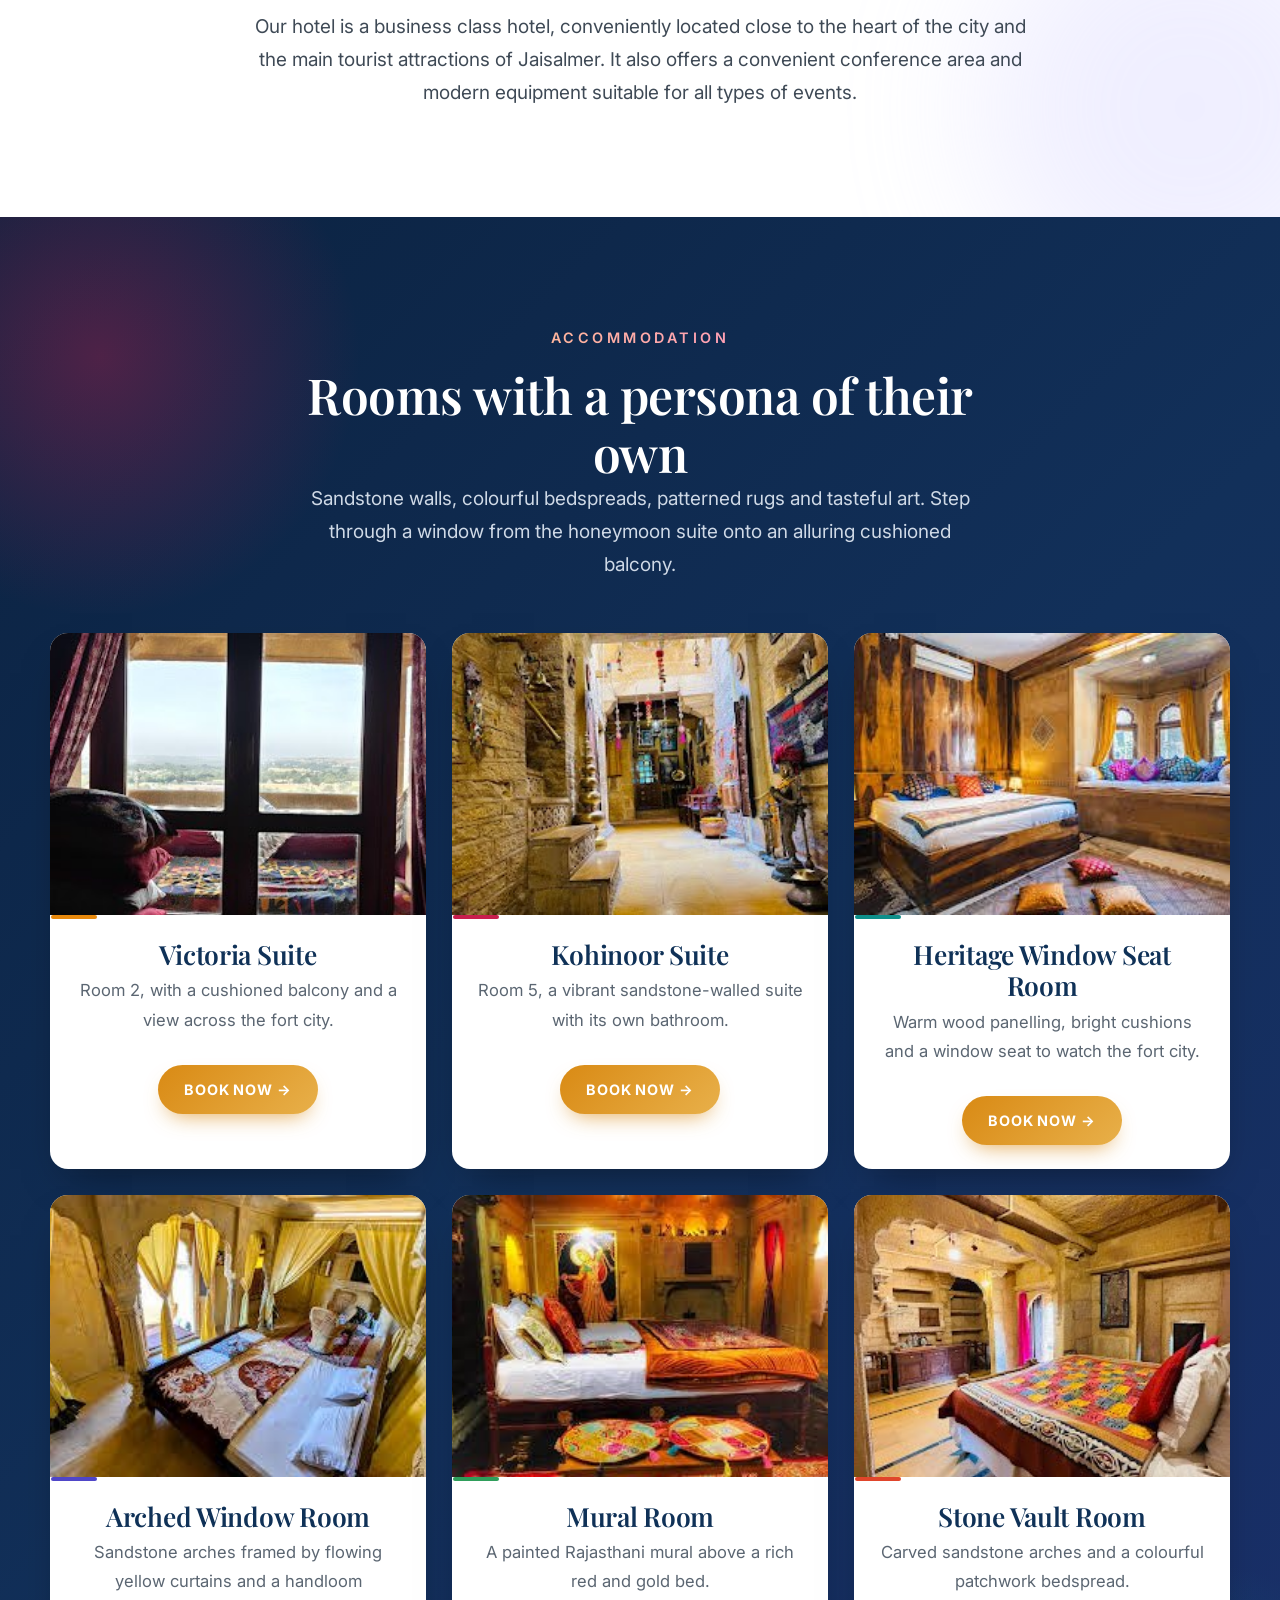
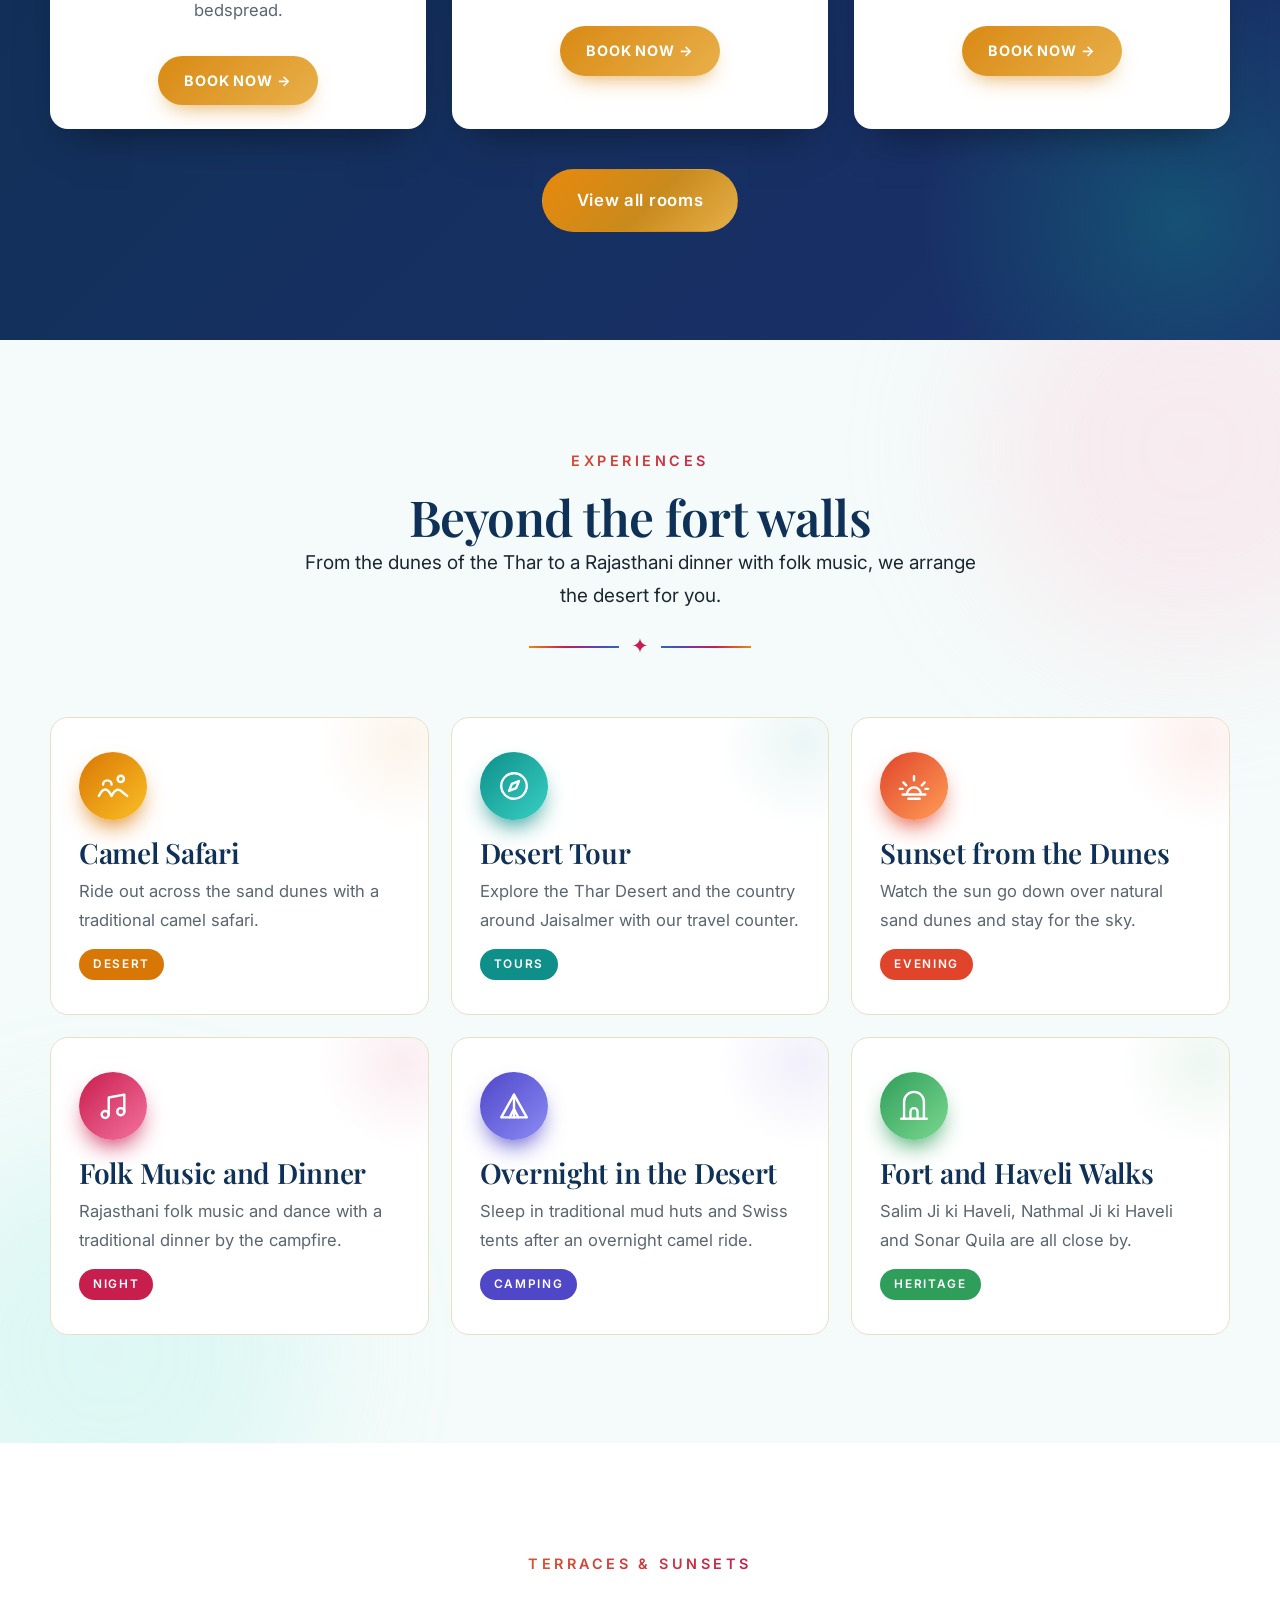
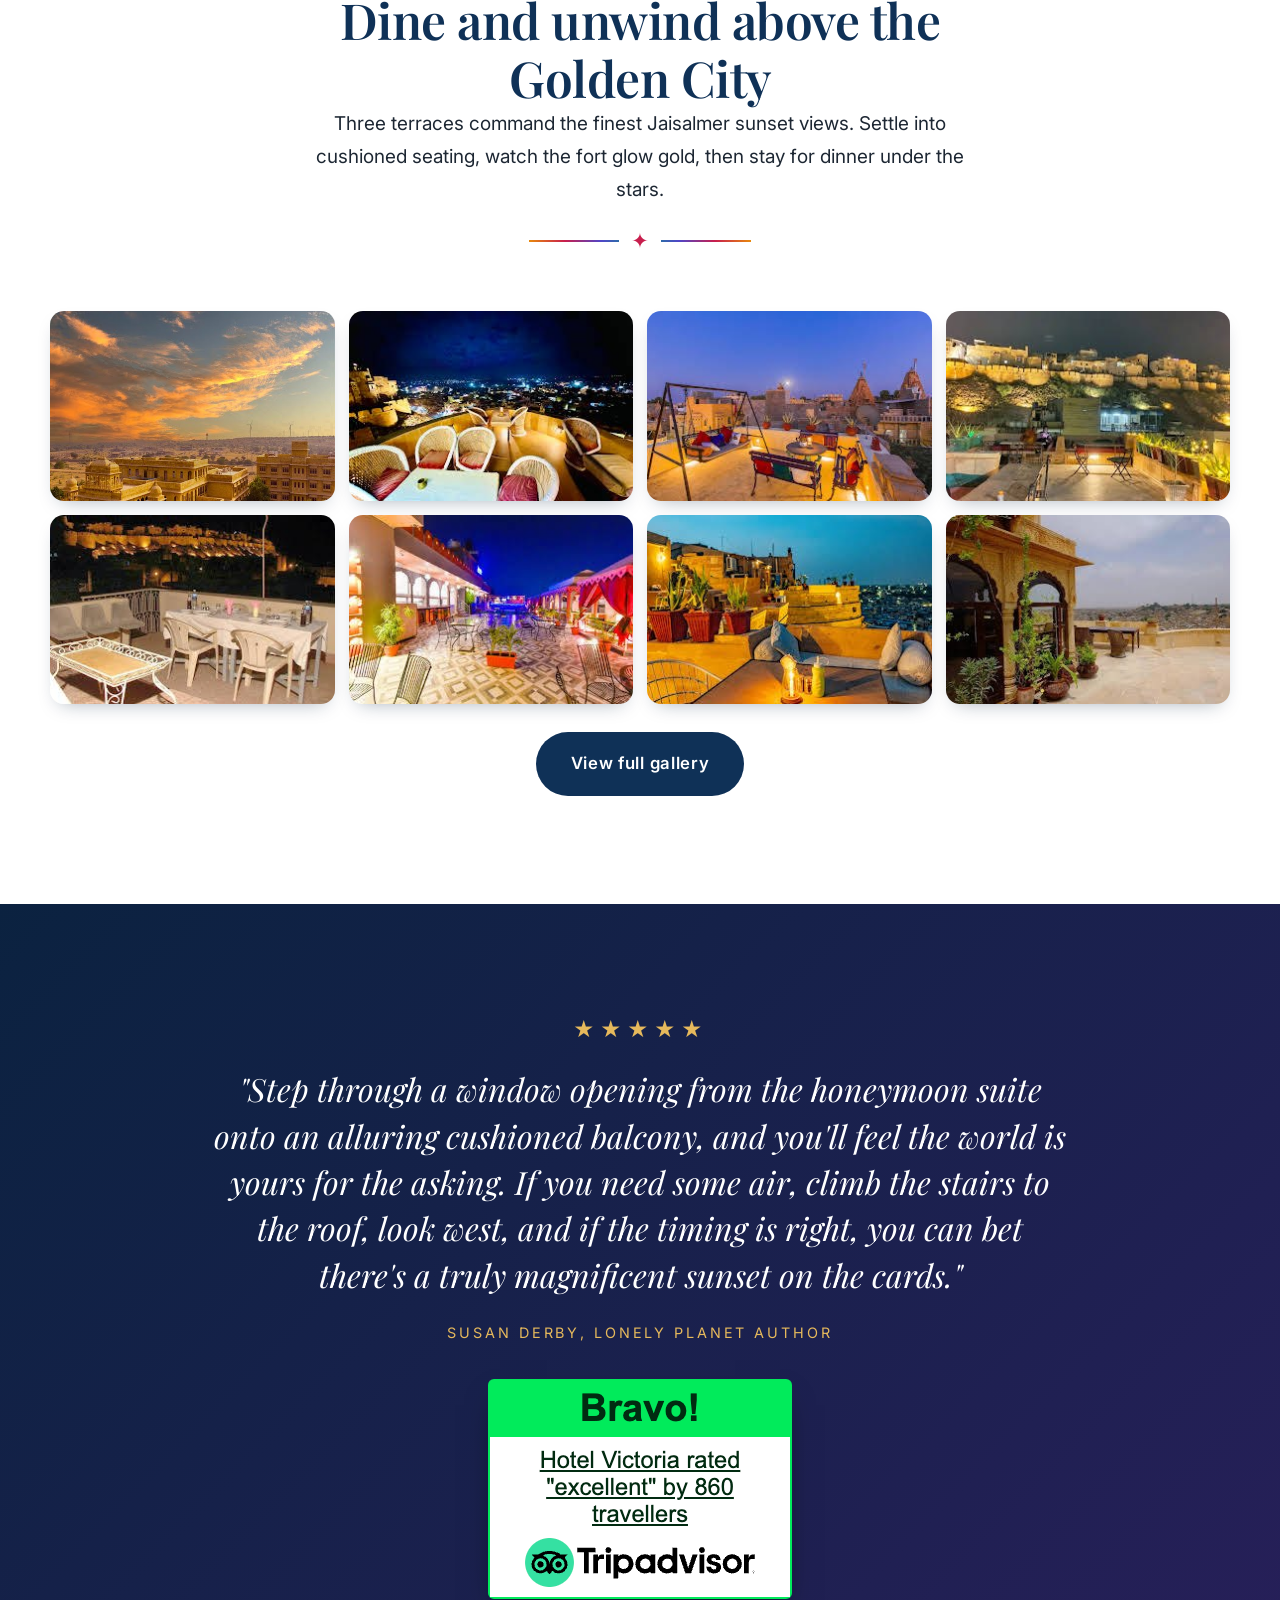
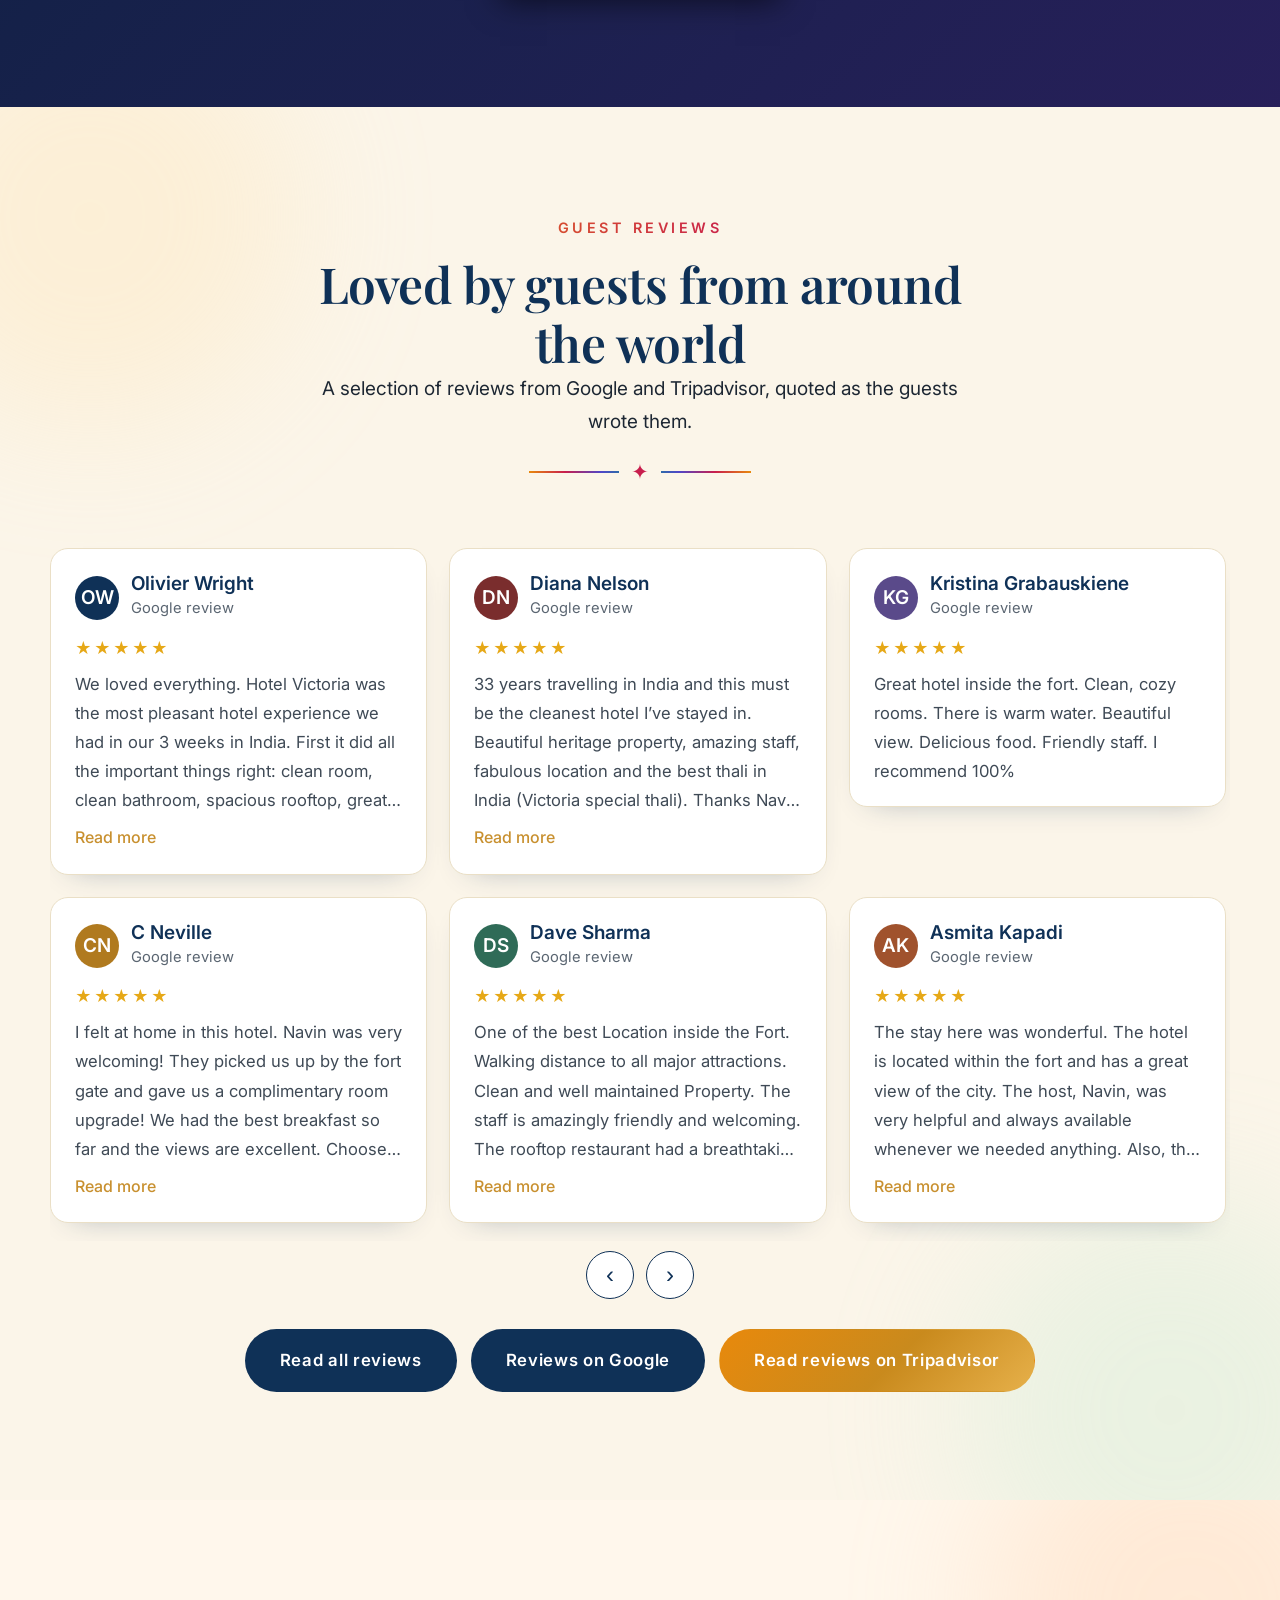
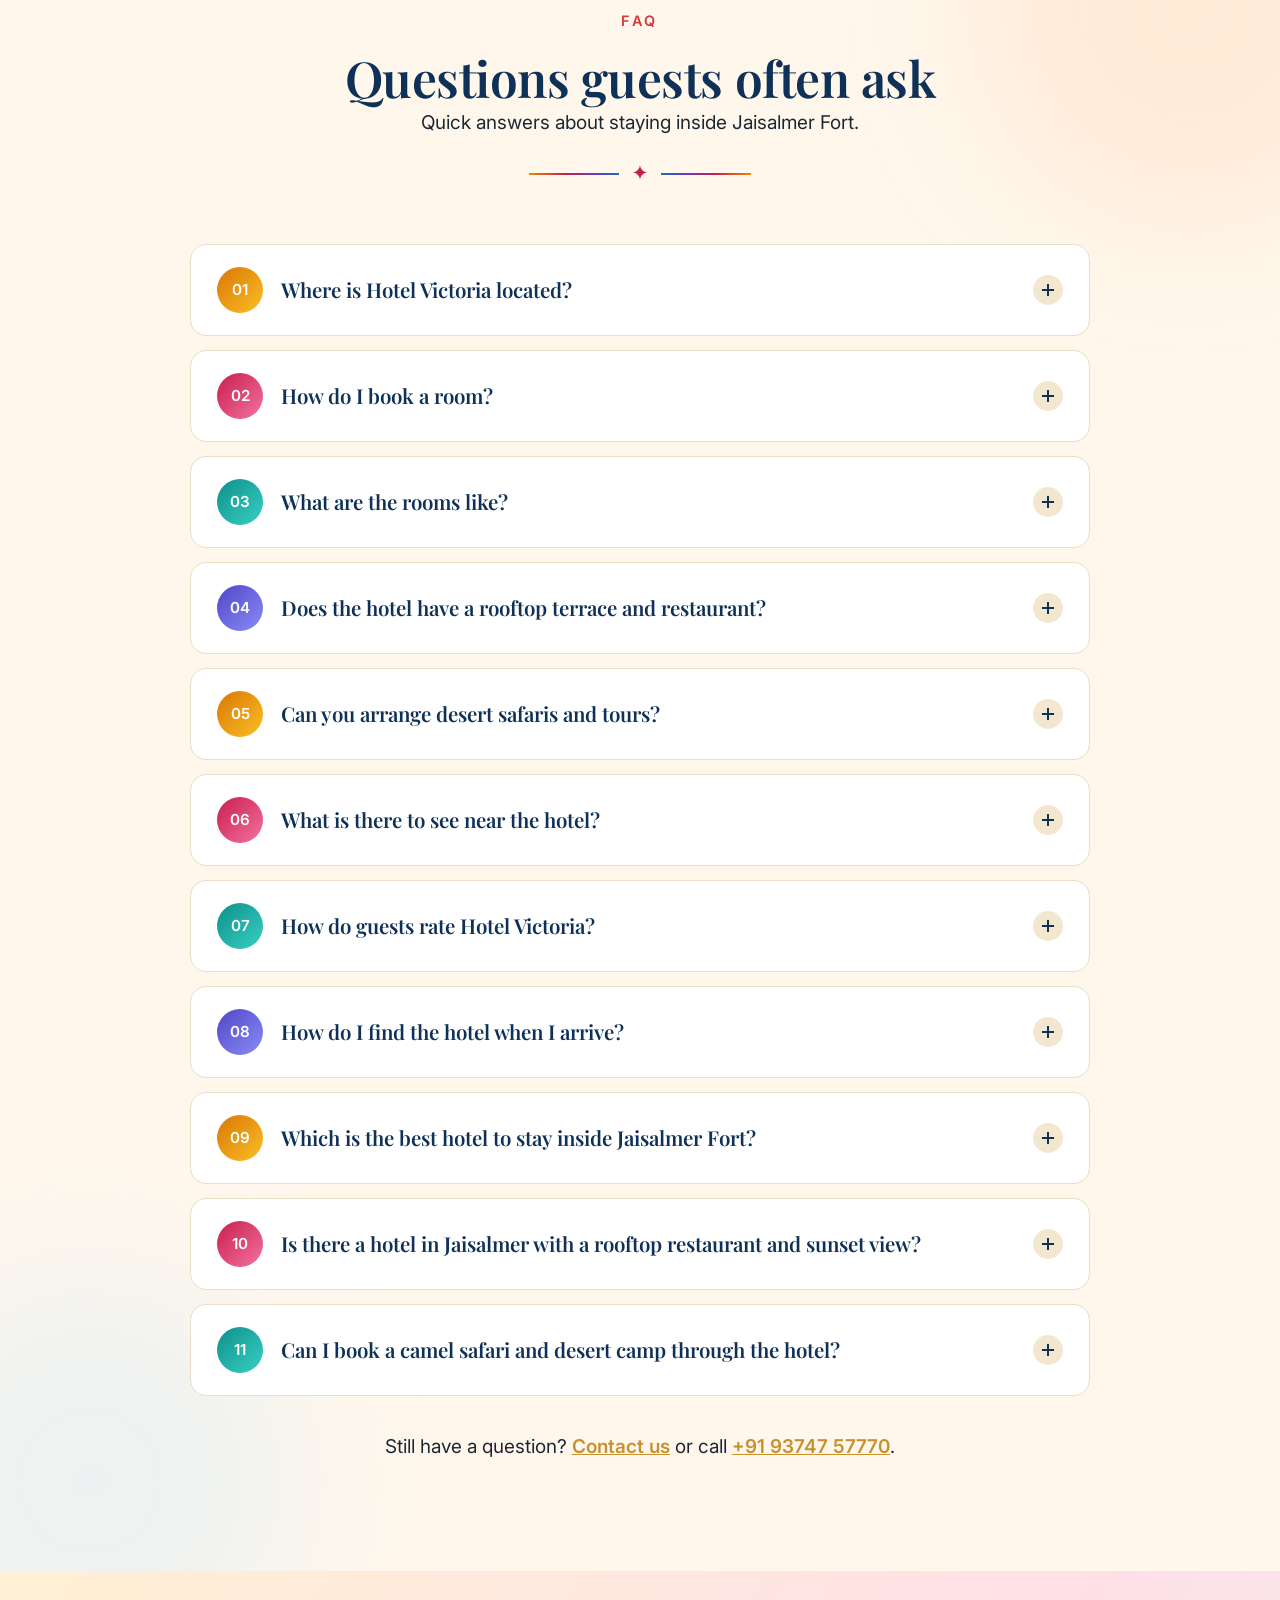
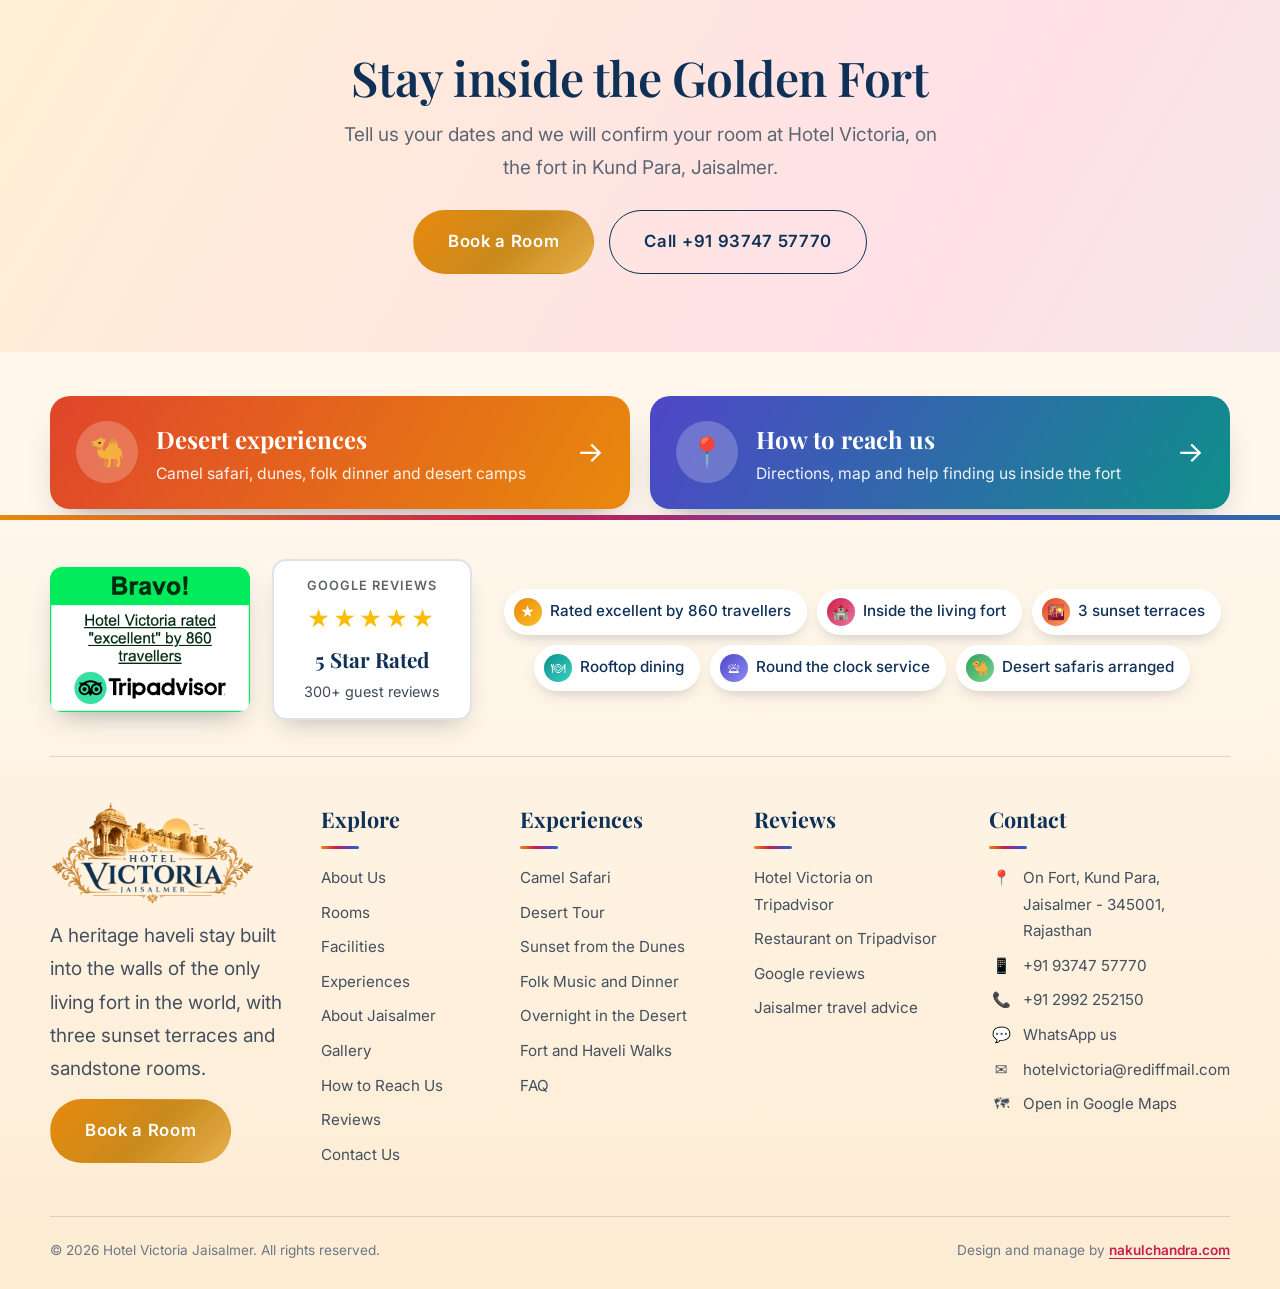
==== commit cce96fe5: "Booking links: drop fixed check-in date, let the booking engine use its own default Co-Authored-By: " ====
--- a/index.html
+++ b/index.html
@@ -33,7 +33,7 @@
     <a class="brand" href="index.html" aria-label="Hotel Victoria Jaisalmer home"><img src="assets/images/logo.png" alt="Hotel Victoria Jaisalmer logo"></a>
     <button class="burger" aria-label="Toggle menu" aria-expanded="false"><span></span><span></span><span></span></button>
     <nav class="main" id="nav">
-      <ul><li><a href="about-us.html">About Us</a></li><li><a href="rooms.html">Rooms</a></li><li><a href="facilities.html">Facilities</a></li><li><a href="experiences.html">Experiences</a></li><li><a href="about-jaisalmer.html">About Jaisalmer</a></li><li><a href="gallery.html">Gallery</a></li><li><a href="reviews.html">Reviews</a></li><li><a href="contact-us.html">Contact Us</a></li><li><a class="nav-cta" href="https://hotels.eglobe-solutions.com/hotelvictoriajaisalmer/booking/hotels/hotel-victoria-jaisalmer-jaisalmer?checkIn=26-OCT-2026&nights=1#bookingsteps" target="_blank" rel="noopener">Book a Room</a></li></ul>
+      <ul><li><a href="about-us.html">About Us</a></li><li><a href="rooms.html">Rooms</a></li><li><a href="facilities.html">Facilities</a></li><li><a href="experiences.html">Experiences</a></li><li><a href="about-jaisalmer.html">About Jaisalmer</a></li><li><a href="gallery.html">Gallery</a></li><li><a href="reviews.html">Reviews</a></li><li><a href="contact-us.html">Contact Us</a></li><li><a class="nav-cta" href="https://hotels.eglobe-solutions.com/hotelvictoriajaisalmer/booking/hotels/hotel-victoria-jaisalmer-jaisalmer#bookingsteps" target="_blank" rel="noopener">Book a Room</a></li></ul>
     </nav>
   </div>
 </header>
@@ -64,7 +64,7 @@
       </div>
     </div>
     <div class="hero-btns">
-      <a class="btn btn-gold" href="https://hotels.eglobe-solutions.com/hotelvictoriajaisalmer/booking/hotels/hotel-victoria-jaisalmer-jaisalmer?checkIn=26-OCT-2026&nights=1#bookingsteps" target="_blank" rel="noopener">Book a Room</a>
+      <a class="btn btn-gold" href="https://hotels.eglobe-solutions.com/hotelvictoriajaisalmer/booking/hotels/hotel-victoria-jaisalmer-jaisalmer#bookingsteps" target="_blank" rel="noopener">Book a Room</a>
       <a class="btn btn-ghost" href="gallery.html">View Gallery</a>
     </div>
     <div class="hero-badges"><a class="hb" href="https://www.tripadvisor.in/Hotel_Review-g297667-d646484-Reviews-Hotel_Victoria-Jaisalmer_Jaisalmer_District_Rajasthan.html" target="_blank" rel="noopener"><i><svg viewBox="0 0 24 24" aria-hidden="true"><path fill="currentColor" d="M12 2.5l2.9 6.1 6.6.8-4.9 4.6 1.3 6.6L12 17.2 6.1 20.6l1.3-6.6L2.5 9.4l6.6-.8z"/></svg></i><span><b>Rated Excellent</b><small>by 860 travellers on Tripadvisor</small></span></a><div class="hb"><i><svg viewBox="0 0 24 24" aria-hidden="true"><path fill="currentColor" d="M3 21V9h2.5V6h2v3H10V6h2v3h2.5V6h2v3H19v12h-5v-5a2 2 0 0 0-4 0v5z"/></svg></i><span><b>Inside the Living Fort</b><small>Jaisalmer Fort, Kund Para</small></span></div><div class="hb"><i><svg viewBox="0 0 24 24" aria-hidden="true"><path fill="currentColor" d="M12 7a5 5 0 0 1 5 5H7a5 5 0 0 1 5-5zM2 14h20v2H2zm4 4h12v2H6zM11 2h2v3h-2zM3.5 6.9l1.4-1.4 2.1 2.1-1.4 1.4zm15.6.7l2.1-2.1 1.4 1.4-2.1 2.1z"/></svg></i><span><b>3 Sunset Terraces</b><small>Fort, town and desert views</small></span></div></div>
@@ -124,12 +124,12 @@
       <p>Sandstone walls, colourful bedspreads, patterned rugs and tasteful art. Step through a window from the honeymoon suite onto an alluring cushioned balcony.</p>
     </div>
     <div class="room-grid">
-      <article class="room reveal"><div class="imgbox"><img loading="lazy" src="assets/images/window-view.jpg" alt="Victoria Suite Room 2"></div><div class="body"><h3>Victoria Suite</h3><p>Room 2, with a cushioned balcony and a view across the fort city.</p><a href="https://hotels.eglobe-solutions.com/hotelvictoriajaisalmer/booking/hotels/hotel-victoria-jaisalmer-jaisalmer?checkIn=26-OCT-2026&nights=1#bookingsteps" target="_blank" rel="noopener">BOOK NOW &rarr;</a></div></article>
-      <article class="room reveal"><div class="imgbox"><img loading="lazy" src="assets/images/heritage-corridor.jpg" alt="Kohinoor Suite Room 5"></div><div class="body"><h3>Kohinoor Suite</h3><p>Room 5, a vibrant sandstone-walled suite with its own bathroom.</p><a href="https://hotels.eglobe-solutions.com/hotelvictoriajaisalmer/booking/hotels/hotel-victoria-jaisalmer-jaisalmer?checkIn=26-OCT-2026&nights=1#bookingsteps" target="_blank" rel="noopener">BOOK NOW &rarr;</a></div></article>
-      <article class="room reveal"><div class="imgbox"><img loading="lazy" src="assets/images/room-wood-window-seat.jpg" alt="Wood-panelled room with window seat"></div><div class="body"><h3>Heritage Window Seat Room</h3><p>Warm wood panelling, bright cushions and a window seat to watch the fort city.</p><a href="https://hotels.eglobe-solutions.com/hotelvictoriajaisalmer/booking/hotels/hotel-victoria-jaisalmer-jaisalmer?checkIn=26-OCT-2026&nights=1#bookingsteps" target="_blank" rel="noopener">BOOK NOW &rarr;</a></div></article>
-      <article class="room reveal"><div class="imgbox"><img loading="lazy" src="assets/images/room-yellow-curtains.jpg" alt="Room with arched windows and yellow curtains"></div><div class="body"><h3>Arched Window Room</h3><p>Sandstone arches framed by flowing yellow curtains and a handloom bedspread.</p><a href="https://hotels.eglobe-solutions.com/hotelvictoriajaisalmer/booking/hotels/hotel-victoria-jaisalmer-jaisalmer?checkIn=26-OCT-2026&nights=1#bookingsteps" target="_blank" rel="noopener">BOOK NOW &rarr;</a></div></article>
-      <article class="room reveal"><div class="imgbox"><img loading="lazy" src="assets/images/room-mural.jpg" alt="Room with painted mural and red bed"></div><div class="body"><h3>Mural Room</h3><p>A painted Rajasthani mural above a rich red and gold bed.</p><a href="https://hotels.eglobe-solutions.com/hotelvictoriajaisalmer/booking/hotels/hotel-victoria-jaisalmer-jaisalmer?checkIn=26-OCT-2026&nights=1#bookingsteps" target="_blank" rel="noopener">BOOK NOW &rarr;</a></div></article>
-      <article class="room reveal"><div class="imgbox"><img loading="lazy" src="assets/images/room-stone-arch.jpg" alt="Stone vaulted room with colourful bedspread"></div><div class="body"><h3>Stone Vault Room</h3><p>Carved sandstone arches and a colourful patchwork bedspread.</p><a href="https://hotels.eglobe-solutions.com/hotelvictoriajaisalmer/booking/hotels/hotel-victoria-jaisalmer-jaisalmer?checkIn=26-OCT-2026&nights=1#bookingsteps" target="_blank" rel="noopener">BOOK NOW &rarr;</a></div></article>
+      <article class="room reveal"><div class="imgbox"><img loading="lazy" src="assets/images/window-view.jpg" alt="Victoria Suite Room 2"></div><div class="body"><h3>Victoria Suite</h3><p>Room 2, with a cushioned balcony and a view across the fort city.</p><a href="https://hotels.eglobe-solutions.com/hotelvictoriajaisalmer/booking/hotels/hotel-victoria-jaisalmer-jaisalmer#bookingsteps" target="_blank" rel="noopener">BOOK NOW &rarr;</a></div></article>
+      <article class="room reveal"><div class="imgbox"><img loading="lazy" src="assets/images/heritage-corridor.jpg" alt="Kohinoor Suite Room 5"></div><div class="body"><h3>Kohinoor Suite</h3><p>Room 5, a vibrant sandstone-walled suite with its own bathroom.</p><a href="https://hotels.eglobe-solutions.com/hotelvictoriajaisalmer/booking/hotels/hotel-victoria-jaisalmer-jaisalmer#bookingsteps" target="_blank" rel="noopener">BOOK NOW &rarr;</a></div></article>
+      <article class="room reveal"><div class="imgbox"><img loading="lazy" src="assets/images/room-wood-window-seat.jpg" alt="Wood-panelled room with window seat"></div><div class="body"><h3>Heritage Window Seat Room</h3><p>Warm wood panelling, bright cushions and a window seat to watch the fort city.</p><a href="https://hotels.eglobe-solutions.com/hotelvictoriajaisalmer/booking/hotels/hotel-victoria-jaisalmer-jaisalmer#bookingsteps" target="_blank" rel="noopener">BOOK NOW &rarr;</a></div></article>
+      <article class="room reveal"><div class="imgbox"><img loading="lazy" src="assets/images/room-yellow-curtains.jpg" alt="Room with arched windows and yellow curtains"></div><div class="body"><h3>Arched Window Room</h3><p>Sandstone arches framed by flowing yellow curtains and a handloom bedspread.</p><a href="https://hotels.eglobe-solutions.com/hotelvictoriajaisalmer/booking/hotels/hotel-victoria-jaisalmer-jaisalmer#bookingsteps" target="_blank" rel="noopener">BOOK NOW &rarr;</a></div></article>
+      <article class="room reveal"><div class="imgbox"><img loading="lazy" src="assets/images/room-mural.jpg" alt="Room with painted mural and red bed"></div><div class="body"><h3>Mural Room</h3><p>A painted Rajasthani mural above a rich red and gold bed.</p><a href="https://hotels.eglobe-solutions.com/hotelvictoriajaisalmer/booking/hotels/hotel-victoria-jaisalmer-jaisalmer#bookingsteps" target="_blank" rel="noopener">BOOK NOW &rarr;</a></div></article>
+      <article class="room reveal"><div class="imgbox"><img loading="lazy" src="assets/images/room-stone-arch.jpg" alt="Stone vaulted room with colourful bedspread"></div><div class="body"><h3>Stone Vault Room</h3><p>Carved sandstone arches and a colourful patchwork bedspread.</p><a href="https://hotels.eglobe-solutions.com/hotelvictoriajaisalmer/booking/hotels/hotel-victoria-jaisalmer-jaisalmer#bookingsteps" target="_blank" rel="noopener">BOOK NOW &rarr;</a></div></article>
     </div>
     <p class="rooms-more"><a class="btn btn-gold" href="rooms.html">View all rooms</a></p>
   </div>
@@ -207,7 +207,7 @@
   <div class="wrap reveal">
     <h2>Stay inside the Golden Fort</h2>
     <p>Tell us your dates and we will confirm your room at Hotel Victoria, on the fort in Kund Para, Jaisalmer.</p>
-    <a class="btn btn-gold" href="https://hotels.eglobe-solutions.com/hotelvictoriajaisalmer/booking/hotels/hotel-victoria-jaisalmer-jaisalmer?checkIn=26-OCT-2026&nights=1#bookingsteps" target="_blank" rel="noopener">Book a Room</a>
+    <a class="btn btn-gold" href="https://hotels.eglobe-solutions.com/hotelvictoriajaisalmer/booking/hotels/hotel-victoria-jaisalmer-jaisalmer#bookingsteps" target="_blank" rel="noopener">Book a Room</a>
     &nbsp; <a class="btn btn-ghost" href="tel:+919374757770">Call +91 93747 57770</a>
   </div>
 </section>
@@ -235,7 +235,7 @@
       <div>
         <img src="assets/images/logo.png" alt="Hotel Victoria Jaisalmer">
         <p>A heritage haveli stay built into the walls of the only living fort in the world, with three sunset terraces and sandstone rooms.</p>
-        <a class="btn btn-gold fbtn" href="https://hotels.eglobe-solutions.com/hotelvictoriajaisalmer/booking/hotels/hotel-victoria-jaisalmer-jaisalmer?checkIn=26-OCT-2026&nights=1#bookingsteps" target="_blank" rel="noopener">Book a Room</a>
+        <a class="btn btn-gold fbtn" href="https://hotels.eglobe-solutions.com/hotelvictoriajaisalmer/booking/hotels/hotel-victoria-jaisalmer-jaisalmer#bookingsteps" target="_blank" rel="noopener">Book a Room</a>
       </div>
       <div>
         <h4>Explore</h4>
